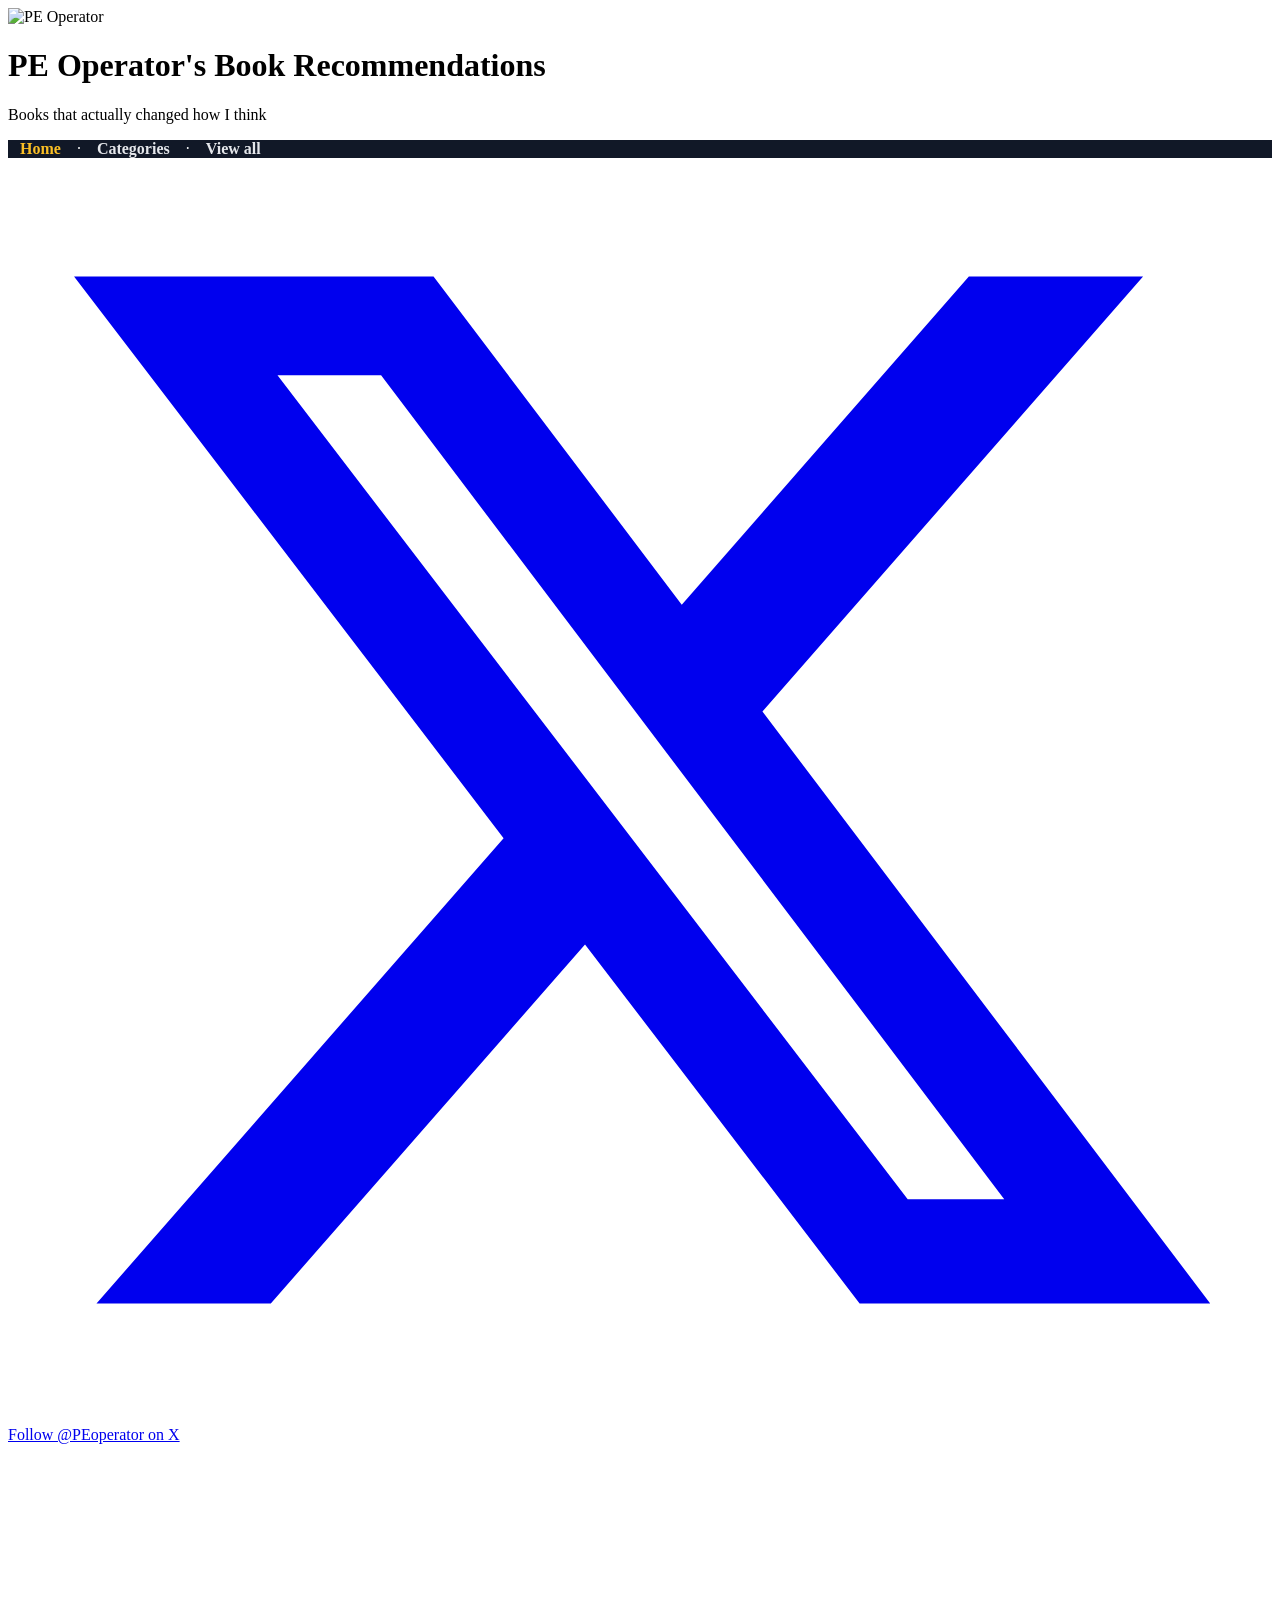
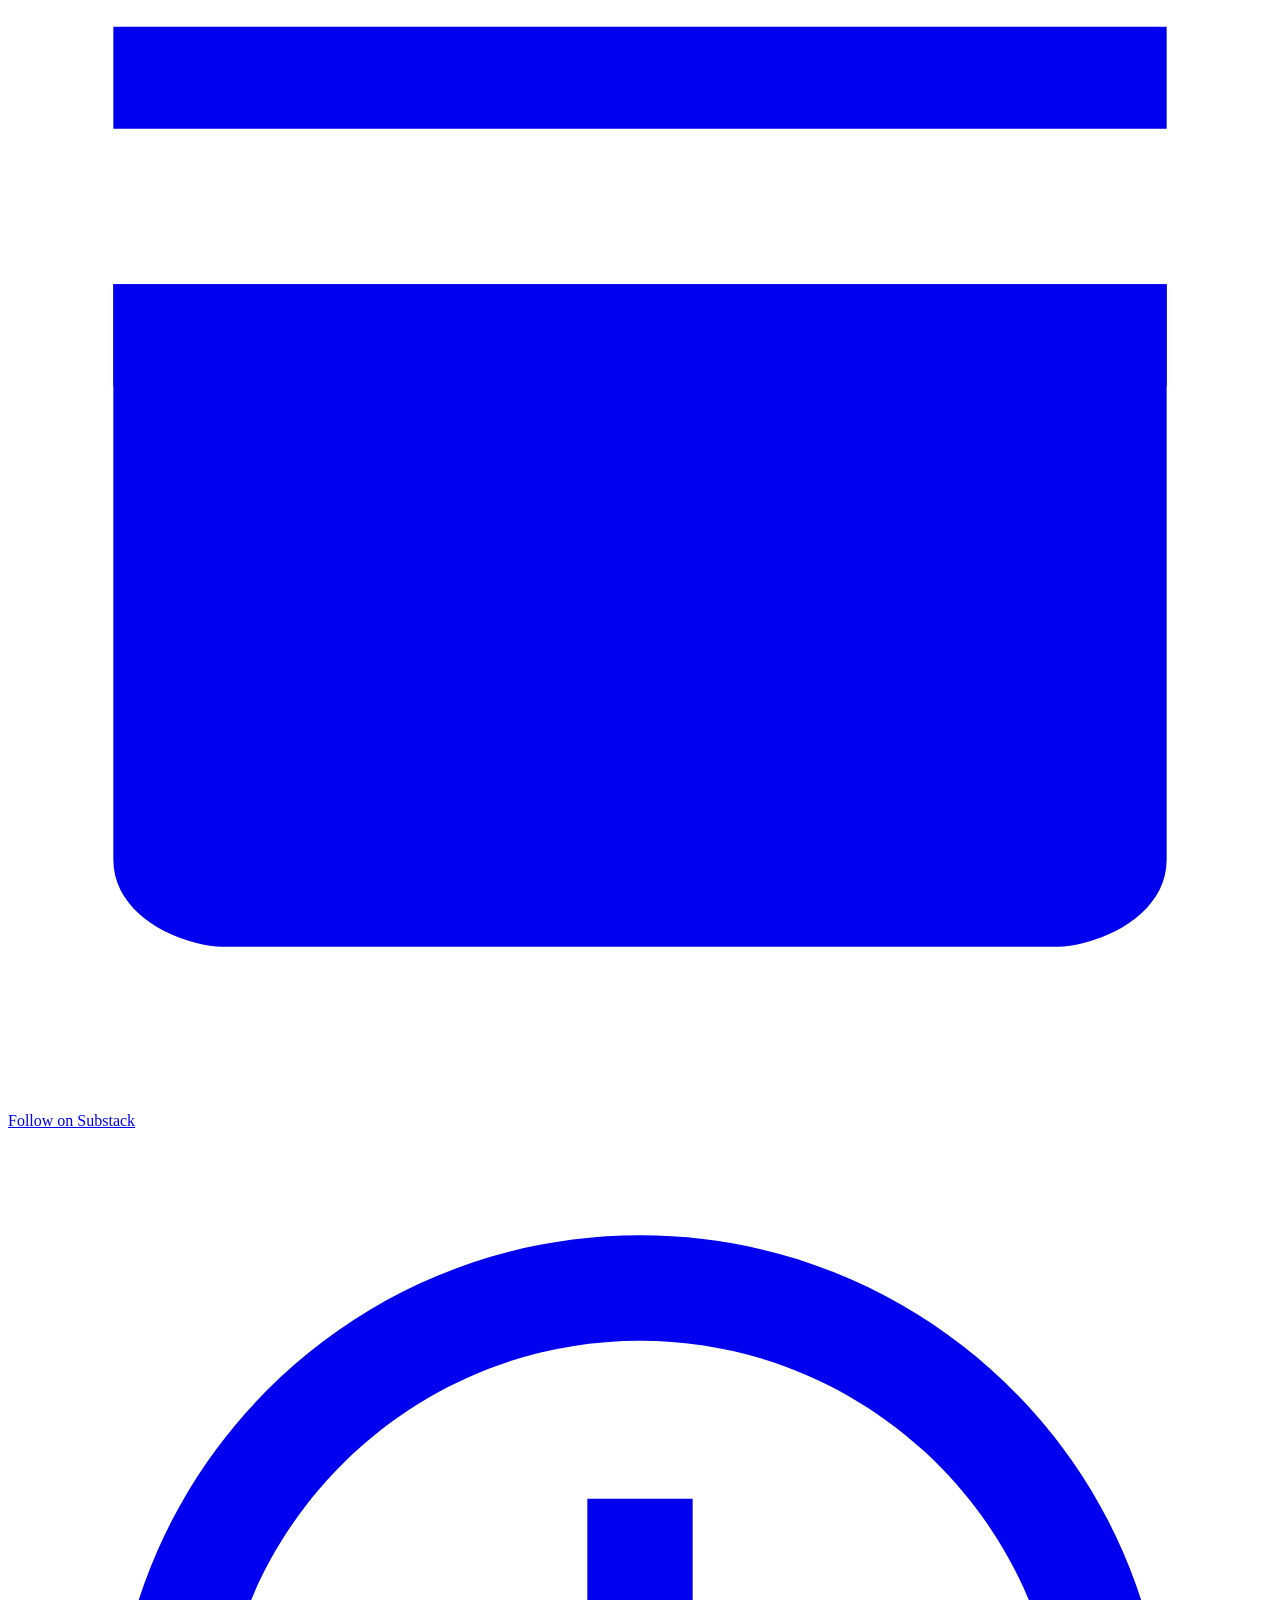
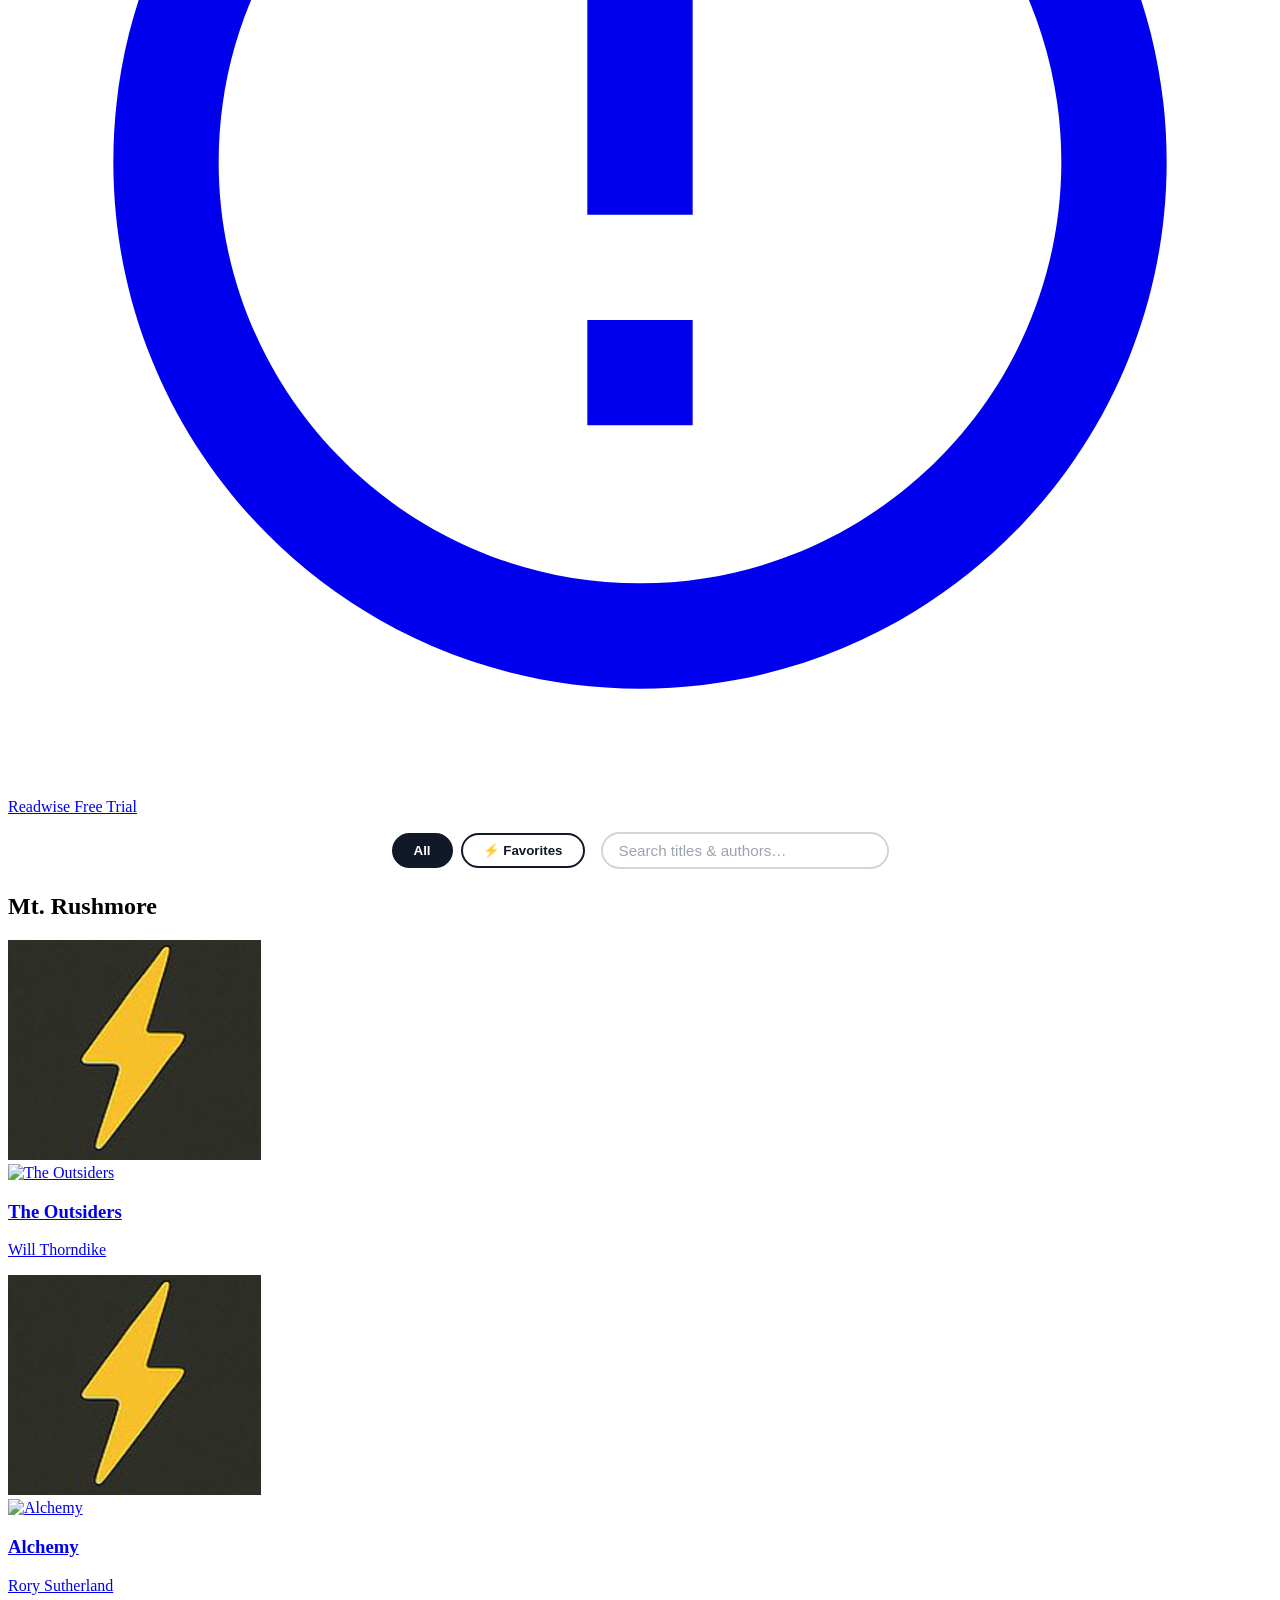
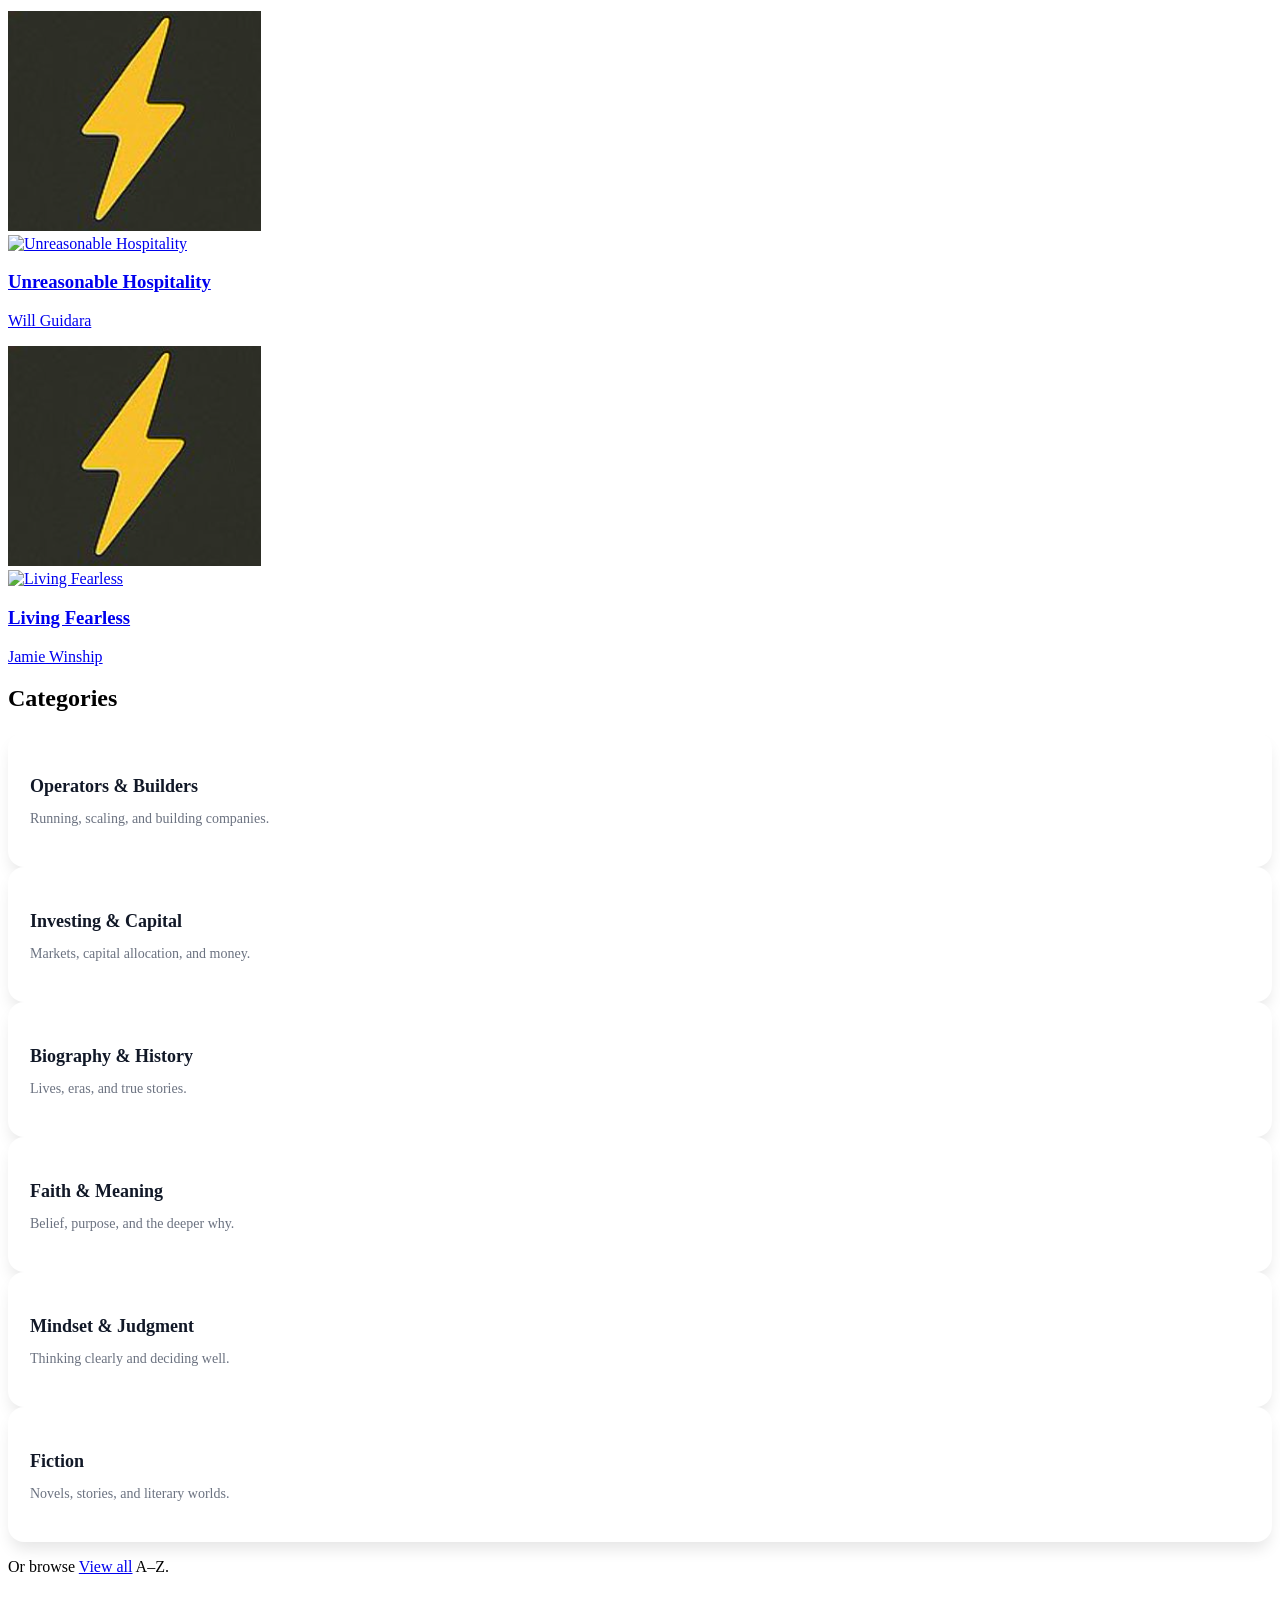
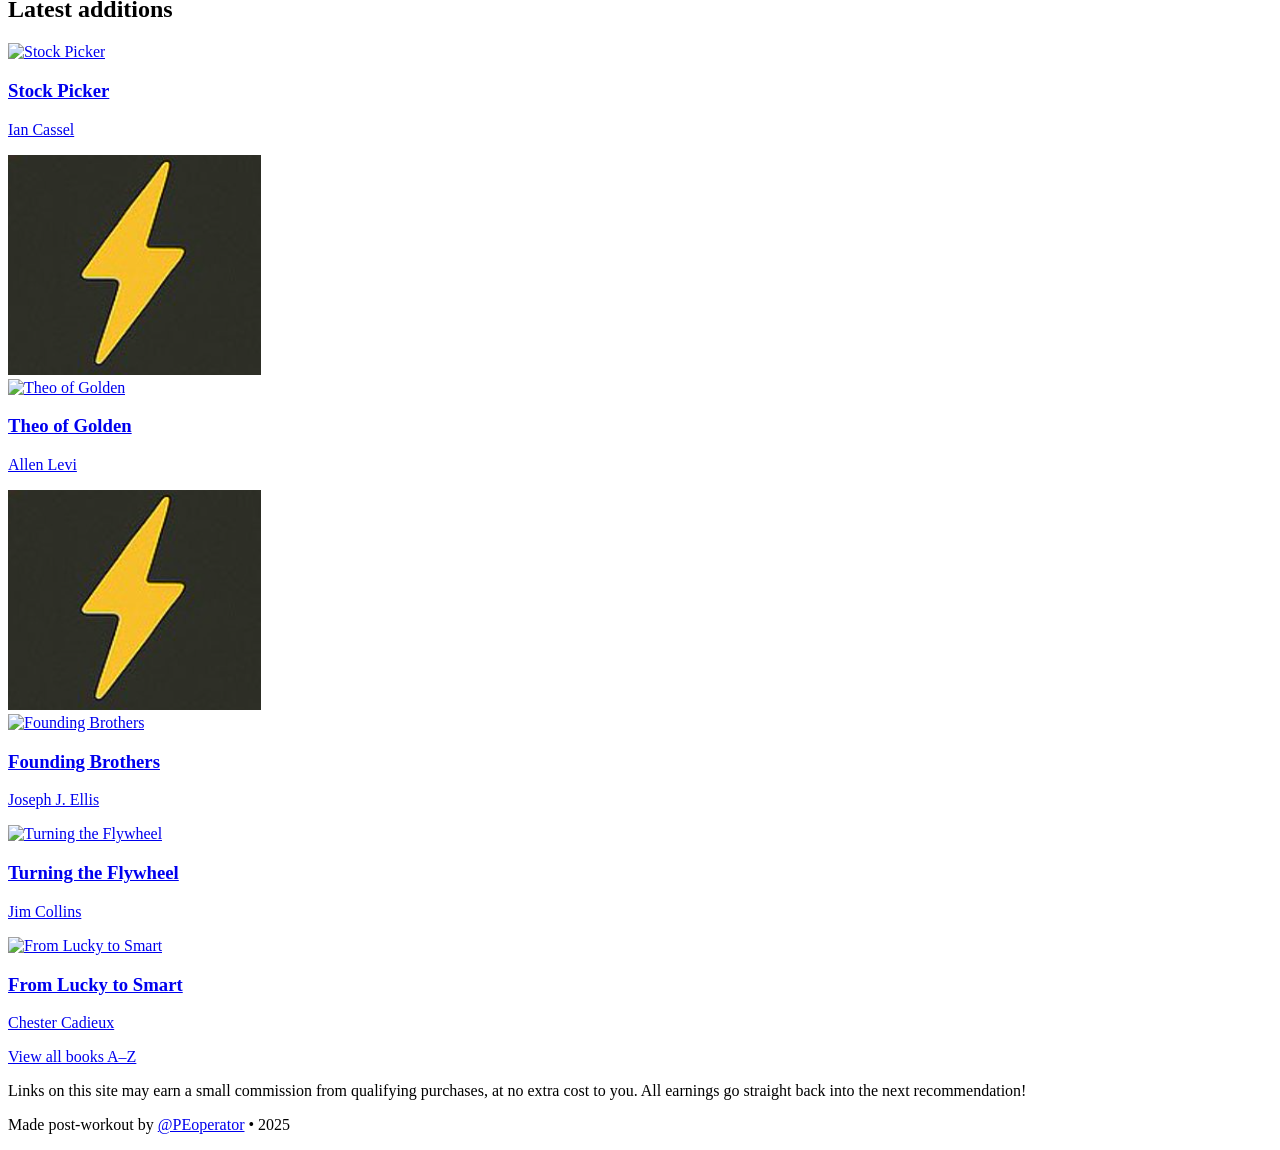
==== index.html @ f5b645dc "Add client-side book search composed with Favorites filter Search input next to All | Favorites on h" ====
<!DOCTYPE html>
<html lang="en">
<head>
  <meta charset="UTF-8">
  <meta name="viewport" content="width=device-width, initial-scale=1.0">
  <title>PE Operator's Book Recommendations</title>
  <link rel="icon" href="/favicon.png" type="image/png" sizes="any">
  <link rel="apple-touch-icon" href="/favicon.png" sizes="180x180">
  <meta name="description" content="Hand-picked books that changed how I think — with Amazon links">
  <script src="https://cdn.tailwindcss.com"></script>
  <link href="https://cdnjs.cloudflare.com/ajax/libs/font-awesome/6.5.0/css/all.min.css" rel="stylesheet">
  <link rel="stylesheet" href="site.css">
</head>


<body class="bg-gray-50 text-gray-800 min-h-screen flex flex-col">

  <!-- Header with your custom image -->
 <header class="relative overflow-hidden py-16 md:py-20 bg-black">
  <img src="https://raw.githubusercontent.com/PEoperator/book-recommendations/main/Untitled.jpg"
       alt="PE Operator"
       class="absolute inset-0 w-full h-full object-cover object-center">

  <!-- Dark overlay -->
  <div class="absolute inset-0 bg-black bg-opacity-60"></div>

  <!-- Text content -->
  <div class="relative max-w-6xl mx-auto px-4 sm:px-6 lg:px-8 text-center text-white">
    <h1 class="text-4xl sm:text-5xl md:text-6xl lg:text-7xl font-bold mb-4 leading-tight drop-shadow-2xl">
      PE Operator's Book Recommendations
    </h1>
    <p class="text-lg sm:text-xl md:text-2xl lg:text-3xl drop-shadow-lg max-w-4xl mx-auto">
      Books that actually changed how I think
    </p>
  </div>
</header>
<nav class="site-nav" aria-label="Primary">
  <div class="max-w-7xl mx-auto px-4 sm:px-6 py-3 flex flex-wrap items-center justify-center gap-2 sm:gap-4 text-sm sm:text-base">
    <a href="index.html" class="is-current">Home</a>
    <span class="text-gray-500 hidden sm:inline" aria-hidden="true">·</span>
    <a href="index.html#categories">Categories</a>
    <span class="text-gray-500 hidden sm:inline" aria-hidden="true">·</span>
    <a href="view-all.html">View all</a>
  </div>
</nav>

<!-- Follow PEoperator on X, Substack, Readwise - Horizontal buttons -->
<div class="text-center my-6">
  <div class="inline-flex flex-wrap justify-center gap-5">
    <!-- X / Twitter Button -->
    <a href="https://x.com/PEoperator" target="_blank" rel="noopener"
       class="inline-flex items-center gap-3 bg-black hover:bg-gray-800 text-white font-bold py-3.5 px-7 rounded-full transition shadow-lg text-base">
      <svg class="w-5 h-5" viewBox="0 0 24 24" fill="currentColor">
        <path d="M18.244 2.25h3.308l-7.227 8.26 8.502 11.24H16.17l-5.214-6.817L4.99 21.75H1.68l7.73-8.835L1.254 2.25H8.08l4.713 6.231zm-1.161 17.52h1.833L7.084 4.126H5.117z"/>
      </svg>
      Follow @PEoperator on X
    </a>

    <!-- Substack Button -->
    <a href="https://peoperator.substack.com" target="_blank" rel="noopener"
       class="inline-flex items-center gap-3 bg-orange-600 hover:bg-orange-700 text-white font-bold py-3.5 px-7 rounded-full transition shadow-lg text-base">
      <svg class="w-5 h-5" viewBox="0 0 24 24" fill="currentColor" xmlns="http://www.w3.org/2000/svg">
        <path d="M22 3.47H2v1.938h20V3.47z"/>
        <path d="M2 8.36h20v10.922c0 1.104-1.343 1.658-2.127 1.658H4.127C3.343 20.94 2 20.386 2 19.282V8.36z"/>
        <path d="M22 8.36H2v1.938h20V8.36z"/>
      </svg>
      Follow on Substack
    </a>

    <!-- Readwise Button -->
    <a href="https://readwise.io/peoperator/" target="_blank" rel="noopener"
       class="inline-flex items-center gap-3 bg-[#488BD2] hover:bg-[#3a75b8] text-white font-bold py-3.5 px-7 rounded-full transition shadow-lg text-base">
      <svg class="w-5 h-5" viewBox="0 0 24 24" fill="currentColor">
        <path d="M12 2C6.48 2 2 6.48 2 12s4.48 10 10 10 10-4.48 10-10S17.52 2 12 2zm0 18c-4.41 0-8-3.59-8-8s3.59-8 8-8 8 3.59 8 8-3.59 8-8 8zm-1-13h2v6h-2zm0 8h2v2h-2z"/>
      </svg>
      Readwise Free Trial
    </a>
  </div>
</div>
<main class="flex-grow max-w-7xl mx-auto px-6 py-6">
<div class="filter-bar">
  <div class="filter-toggles" role="group" aria-label="Book filter">
    <button type="button" class="filter-btn is-active" data-filter="all" aria-pressed="true">All</button>
    <button type="button" class="filter-btn" data-filter="favorites" aria-pressed="false">⚡ Favorites</button>
  </div>
  <label class="book-search-label">
    <span class="visually-hidden">Search books</span>
    <input type="search" id="book-search" class="book-search" placeholder="Search titles &amp; authors…" autocomplete="off" spellcheck="false">
  </label>
</div>
<p id="filter-empty" class="filter-empty" role="status" aria-live="polite"></p>

<!-- MT RUSHMORE SECTION -->
<section class="pb-10" id="rushmore">
  <div class="max-w-7xl mx-auto px-6">
    
    <div class="text-left mb-6 border-b-2 border-gray-900 pb-4">
      <h2 class="text-3xl md:text-4xl font-extrabold text-gray-900 tracking-tight">Mt. Rushmore</h2>
    </div>
    <div class="grid grid-cols-1 sm:grid-cols-2 lg:grid-cols-4 gap-6 lg:gap-8 mt-6">
<article data-book-card="true" data-favorite="true" class="bg-white rounded-2xl shadow-lg overflow-hidden book-card relative ring-4 ring-amber-400/60 ring-offset-4 ring-offset-white hover:ring-amber-500/80 transition-all duration-300">
        <div class="absolute top-3 right-3 z-10 w-10 h-10 md:w-12 md:h-12 overflow-hidden rounded-full ring-4 ring-amber-400/60 ring-offset-2 ring-offset-white shadow-md">
          <img src="lightning.png" 
               alt="Lightning Badge" 
               class="w-full h-full object-cover">
        </div>
        <a href="https://amzn.to/48eMGzT" target="_blank" rel="noopener noreferrer">
          <img src="https://m.media-amazon.com/images/I/61Cth988JcL._SL1500_.jpg" alt="The Outsiders" class="book-cover" loading="lazy">
          <div class="p-6">
            <h3 class="text-xl font-bold mb-2">The Outsiders</h3>
            <p class="text-gray-600 mb-3">Will Thorndike</p>
          </div>
        </a>
      </article>
<article data-book-card="true" data-favorite="true" class="bg-white rounded-2xl shadow-lg overflow-hidden book-card relative ring-4 ring-amber-400/60 ring-offset-4 ring-offset-white hover:ring-amber-500/80 transition-all duration-300">
        <div class="absolute top-3 right-3 z-10 w-10 h-10 md:w-12 md:h-12 overflow-hidden rounded-full ring-4 ring-amber-400/60 ring-offset-2 ring-offset-white shadow-md">
          <img src="lightning.png" 
               alt="Lightning Badge" 
               class="w-full h-full object-cover">
        </div>
        <a href="https://www.amazon.com/dp/006238841X?tag=peoperator-20" target="_blank" rel="noopener noreferrer">
          <img src="https://m.media-amazon.com/images/I/714FauahpmL._SL1500_.jpg" alt="Alchemy" class="book-cover" loading="lazy">
          <div class="p-6">
            <h3 class="text-xl font-bold mb-2">Alchemy</h3>
            <p class="text-gray-600 mb-3">Rory Sutherland</p>
          </div>
        </a>
      </article>
<article data-book-card="true" data-favorite="true" class="bg-white rounded-2xl shadow-lg overflow-hidden book-card relative ring-4 ring-amber-400/60 ring-offset-4 ring-offset-white hover:ring-amber-500/80 transition-all duration-300">
        <div class="absolute top-3 right-3 z-10 w-10 h-10 md:w-12 md:h-12 overflow-hidden rounded-full ring-4 ring-amber-400/60 ring-offset-2 ring-offset-white shadow-md">
          <img src="lightning.png" 
               alt="Lightning Badge" 
               class="w-full h-full object-cover">
        </div>
        <a href="https://amzn.to/4iwr1bm" target="_blank" rel="noopener noreferrer">
          <img src="https://m.media-amazon.com/images/I/71KOER-LUQL._SL1500_.jpg" alt="Unreasonable Hospitality" class="book-cover" loading="lazy">
          <div class="p-6">
            <h3 class="text-xl font-bold mb-2">Unreasonable Hospitality</h3>
            <p class="text-gray-600 mb-3">Will Guidara</p>
          </div>
        </a>
      </article>
<article data-book-card="true" data-favorite="true" class="bg-white rounded-2xl shadow-lg overflow-hidden book-card relative ring-4 ring-amber-400/60 ring-offset-4 ring-offset-white hover:ring-amber-500/80 transition-all duration-300">
        <div class="absolute top-3 right-3 z-10 w-10 h-10 md:w-12 md:h-12 overflow-hidden rounded-full ring-4 ring-amber-400/60 ring-offset-2 ring-offset-white shadow-md">
          <img src="lightning.png" 
               alt="Lightning Badge" 
               class="w-full h-full object-cover">
        </div>
        <a href="https://amzn.to/48lae6j" target="_blank" rel="noopener noreferrer">
          <img src="https://m.media-amazon.com/images/I/71-DclukczL._SL1500_.jpg" alt="Living Fearless" class="book-cover" loading="lazy">
          <div class="p-6">
            <h3 class="text-xl font-bold mb-2">Living Fearless</h3>
            <p class="text-gray-600 mb-3">Jamie Winship</p>
          </div>
        </a>
      </article>
    </div>
    <div class="border-b-2 border-gray-900 mt-8"></div>
  </div>
</section>


<section id="categories" class="pb-10">
  
    <div class="text-left mb-6 border-b-2 border-gray-900 pb-4">
      <h2 class="text-3xl md:text-4xl font-extrabold text-gray-900 tracking-tight">Categories</h2>
    </div>
  <div class="grid grid-cols-1 sm:grid-cols-2 lg:grid-cols-3 gap-5 mt-6">

        <a class="category-card" href="operators-builders.html">
          <h3>Operators & Builders</h3>
          <p>Running, scaling, and building companies.</p>
        </a>
        <a class="category-card" href="investing-capital.html">
          <h3>Investing & Capital</h3>
          <p>Markets, capital allocation, and money.</p>
        </a>
        <a class="category-card" href="biography-history.html">
          <h3>Biography & History</h3>
          <p>Lives, eras, and true stories.</p>
        </a>
        <a class="category-card" href="faith-meaning.html">
          <h3>Faith & Meaning</h3>
          <p>Belief, purpose, and the deeper why.</p>
        </a>
        <a class="category-card" href="mindset-judgment.html">
          <h3>Mindset & Judgment</h3>
          <p>Thinking clearly and deciding well.</p>
        </a>
        <a class="category-card" href="fiction.html">
          <h3>Fiction</h3>
          <p>Novels, stories, and literary worlds.</p>
        </a>
  </div>
  <p class="mt-6 text-center text-gray-600">
    Or browse <a href="view-all.html" class="font-bold text-gray-900 underline hover:no-underline">View all</a> A–Z.
  </p>
</section>


<section class="pb-10" id="latest">
  <div class="max-w-7xl mx-auto px-6">
    
    <div class="text-left mb-6 border-b-2 border-gray-900 pb-4">
      <h2 class="text-3xl md:text-4xl font-extrabold text-gray-900 tracking-tight">Latest additions</h2>
    </div>
    <div id="latest-grid" class="grid grid-cols-2 sm:grid-cols-3 md:grid-cols-5 gap-6 md:gap-8 mt-6">
<article data-book-card="true" class="bg-white rounded-2xl shadow-lg overflow-hidden book-card relative">
  <a href="https://link.amazon/B02pKn9bm" target="_blank" rel="noopener">
    <img src="https://m.media-amazon.com/images/I/61ROriaWzmL._SL1500_.jpg" alt="Stock Picker" class="book-cover" loading="lazy">
    <div class="p-6">
      <h3 class="text-xl font-bold mb-2">Stock Picker</h3>
      <p class="text-gray-600 mb-3">Ian Cassel</p>
    </div>
  </a>
</article>

<article data-book-card="true" data-favorite="true" class="bg-white rounded-2xl shadow-lg overflow-hidden book-card relative">
   <div class="absolute top-2 right-2 z-10 w-8 h-8 md:w-10 md:h-10 overflow-hidden rounded-full ring-4 ring-amber-400/60 ring-offset-2 ring-offset-white shadow-md">
    <img src="lightning.png" alt="Lightning Badge" class="w-full h-full object-cover">
  </div>
  <a href="https://amzn.to/3RKgEaH" target="_blank" rel="noopener">
    <img src="https://m.media-amazon.com/images/I/71PjIDe6FLL._SL1500_.jpg" alt="Theo of Golden" class="book-cover" loading="lazy">
    <div class="p-6">
      <h3 class="text-xl font-bold mb-2">Theo of Golden</h3>
      <p class="text-gray-600 mb-3">Allen Levi</p>
    </div>
  </a>
</article>

<article data-book-card="true" data-favorite="true" class="bg-white rounded-2xl shadow-lg overflow-hidden book-card relative">
   <div class="absolute top-2 right-2 z-10 w-8 h-8 md:w-10 md:h-10 overflow-hidden rounded-full ring-4 ring-amber-400/60 ring-offset-2 ring-offset-white shadow-md">
    <img src="lightning.png" alt="Lightning Badge" class="w-full h-full object-cover">
  </div>
  <a href="https://amzn.to/4bfp3tw" target="_blank" rel="noopener">
    <img src="https://m.media-amazon.com/images/I/51LPmA4zmLL.jpg" alt="Founding Brothers" class="book-cover" loading="lazy">
    <div class="p-6">
      <h3 class="text-xl font-bold mb-2">Founding Brothers</h3>
      <p class="text-gray-600 mb-3">Joseph J. Ellis</p>
    </div>
  </a>
</article>

<article data-book-card="true" class="bg-white rounded-2xl shadow-lg overflow-hidden book-card relative">
  <a href="https://amzn.to/4fToAzJ" target="_blank" rel="noopener">
    <img src="https://m.media-amazon.com/images/I/71W8VJqpW6L._SL1500_.jpg" alt="Turning the Flywheel" class="book-cover" loading="lazy">
    <div class="p-6">
      <h3 class="text-xl font-bold mb-2">Turning the Flywheel</h3>
      <p class="text-gray-600 mb-3">Jim Collins</p>
    </div>
  </a>
</article>

<article data-book-card="true" class="bg-white rounded-2xl shadow-lg overflow-hidden book-card relative">
  <a href="https://amzn.to/4vmRfTa" target="_blank" rel="noopener">
    <img src="https://m.media-amazon.com/images/I/710D5SuVPML._SL1440_.jpg" alt="From Lucky to Smart" class="book-cover" loading="lazy">
    <div class="p-6">
      <h3 class="text-xl font-bold mb-2">From Lucky to Smart</h3>
      <p class="text-gray-600 mb-3">Chester Cadieux</p>
    </div>
  </a>
</article>
</div>
  </div>
</section>


<!-- Optional footer CTA -->
<section class="pb-6 text-center">
  <div class="inline-flex flex-wrap justify-center gap-4">
    <a href="view-all.html" class="inline-flex items-center gap-2 bg-gray-900 hover:bg-black text-white font-bold py-3 px-6 rounded-full transition shadow-lg">
      View all books A–Z
    </a>
  </div>
</section>
</main>

<!-- Sticky Footer -->
<footer class="w-full bg-gray-900 text-white mt-auto">
  <div class="max-w-7xl mx-auto px-6 py-10 text-center space-y-4">
    <p class="text-sm italic opacity-75 leading-snug">
      Links on this site may earn a small commission from qualifying purchases, at no extra cost to you. All earnings go straight back into the next recommendation!
    </p>
    <p class="text-base">
      Made post-workout by <a href="https://x.com/PEoperator" target="_blank" rel="noopener" class="font-bold hover:underline">@PEoperator</a> • 2025
    </p>
  </div>
</footer>
<script src="favorites.js"></script>
</body>
</html>
---- site.css ----
/* PE Operator site — shared styles */
.book-card { transition: transform 0.3s ease, box-shadow 0.3s ease; }
.book-card:hover { transform: translateY(-8px); box-shadow: 0 20px 25px -5px rgba(0, 0, 0, 0.1), 0 10px 10px -5px rgba(0, 0, 0, 0.04); }
.book-cover {
  aspect-ratio: 2 / 3;
  object-fit: cover;
  width: 100%;
  height: auto;
}

/* Favorites + search filter bar */
.filter-bar {
  display: flex;
  flex-wrap: wrap;
  align-items: center;
  justify-content: center;
  gap: 0.75rem 1rem;
  margin: 1rem 0 1.5rem;
}
.filter-toggles {
  display: flex;
  flex-wrap: wrap;
  align-items: center;
  justify-content: center;
  gap: 0.5rem;
}
.filter-btn {
  font-weight: 700;
  padding: 0.5rem 1.25rem;
  border-radius: 9999px;
  border: 2px solid #111827;
  background: #fff;
  color: #111827;
  cursor: pointer;
  transition: background 0.15s ease, color 0.15s ease;
}
.filter-btn:hover { background: #f3f4f6; }
.filter-btn.is-active {
  background: #111827;
  color: #fff;
}
.filter-btn.is-active:hover { background: #1f2937; }

.book-search-label {
  display: inline-flex;
  align-items: center;
}
.book-search {
  font-size: 0.95rem;
  font-weight: 500;
  padding: 0.5rem 1rem;
  border-radius: 9999px;
  border: 2px solid #d1d5db;
  background: #fff;
  color: #111827;
  min-width: 12rem;
  width: min(18rem, 72vw);
  outline: none;
  transition: border-color 0.15s ease, box-shadow 0.15s ease;
}
.book-search::placeholder { color: #9ca3af; font-weight: 500; }
.book-search:focus {
  border-color: #111827;
  box-shadow: 0 0 0 3px rgba(17, 24, 39, 0.08);
}

.visually-hidden {
  position: absolute;
  width: 1px;
  height: 1px;
  padding: 0;
  margin: -1px;
  overflow: hidden;
  clip: rect(0, 0, 0, 0);
  white-space: nowrap;
  border: 0;
}

/* Hide cards that fail Favorites and/or search (JS toggles .is-filtered-out) */
[data-book-card].is-filtered-out {
  display: none !important;
}
/* Home: category menu cards are not [data-book-card] — stay visible */

.filter-empty {
  display: none;
  text-align: center;
  padding: 2.5rem 1rem;
  color: #4b5563;
  font-size: 1.125rem;
}
.filter-empty.is-visible {
  display: block;
}

/* Site nav */
.site-nav {
  background: #111827;
  color: #fff;
}
.site-nav a {
  color: #e5e7eb;
  font-weight: 600;
  text-decoration: none;
  padding: 0.5rem 0.75rem;
  border-radius: 0.375rem;
}
.site-nav a:hover { color: #fff; background: rgba(255,255,255,0.1); }
.site-nav a.is-current { color: #fbbf24; }

/* Category menu cards on home */
.category-card {
  display: block;
  background: #fff;
  border-radius: 1rem;
  box-shadow: 0 10px 15px -3px rgba(0,0,0,0.1);
  padding: 1.5rem 1.25rem;
  text-decoration: none;
  color: #111827;
  border: 2px solid transparent;
  transition: transform 0.2s ease, border-color 0.2s ease, box-shadow 0.2s ease;
}
.category-card:hover {
  transform: translateY(-4px);
  border-color: #f59e0b;
  box-shadow: 0 20px 25px -5px rgba(0,0,0,0.1);
}
.category-card h3 {
  font-size: 1.125rem;
  font-weight: 800;
  margin-bottom: 0.35rem;
}
.category-card p {
  font-size: 0.875rem;
  color: #6b7280;
}

/* Category jump nav (category pages + view-all) */
.category-nav {
  background: #fff;
  border-bottom: 1px solid #e5e7eb;
}
.category-nav-inner {
  max-width: 80rem;
  margin: 0 auto;
  padding: 0.75rem 1rem;
  display: flex;
  flex-wrap: wrap;
  align-items: center;
  justify-content: center;
  gap: 0.4rem 0.5rem;
  overflow-x: auto;
  -webkit-overflow-scrolling: touch;
}
.category-nav a {
  display: inline-block;
  font-size: 0.8125rem;
  font-weight: 700;
  color: #374151;
  text-decoration: none;
  padding: 0.4rem 0.75rem;
  border-radius: 9999px;
  border: 1.5px solid #d1d5db;
  background: #f9fafb;
  white-space: nowrap;
  transition: background 0.15s ease, color 0.15s ease, border-color 0.15s ease;
}
.category-nav a:hover {
  background: #f3f4f6;
  border-color: #9ca3af;
  color: #111827;
}
.category-nav a.is-current {
  background: #111827;
  color: #fbbf24;
  border-color: #111827;
}
@media (min-width: 640px) {
  .category-nav a { font-size: 0.875rem; padding: 0.45rem 0.9rem; }
}
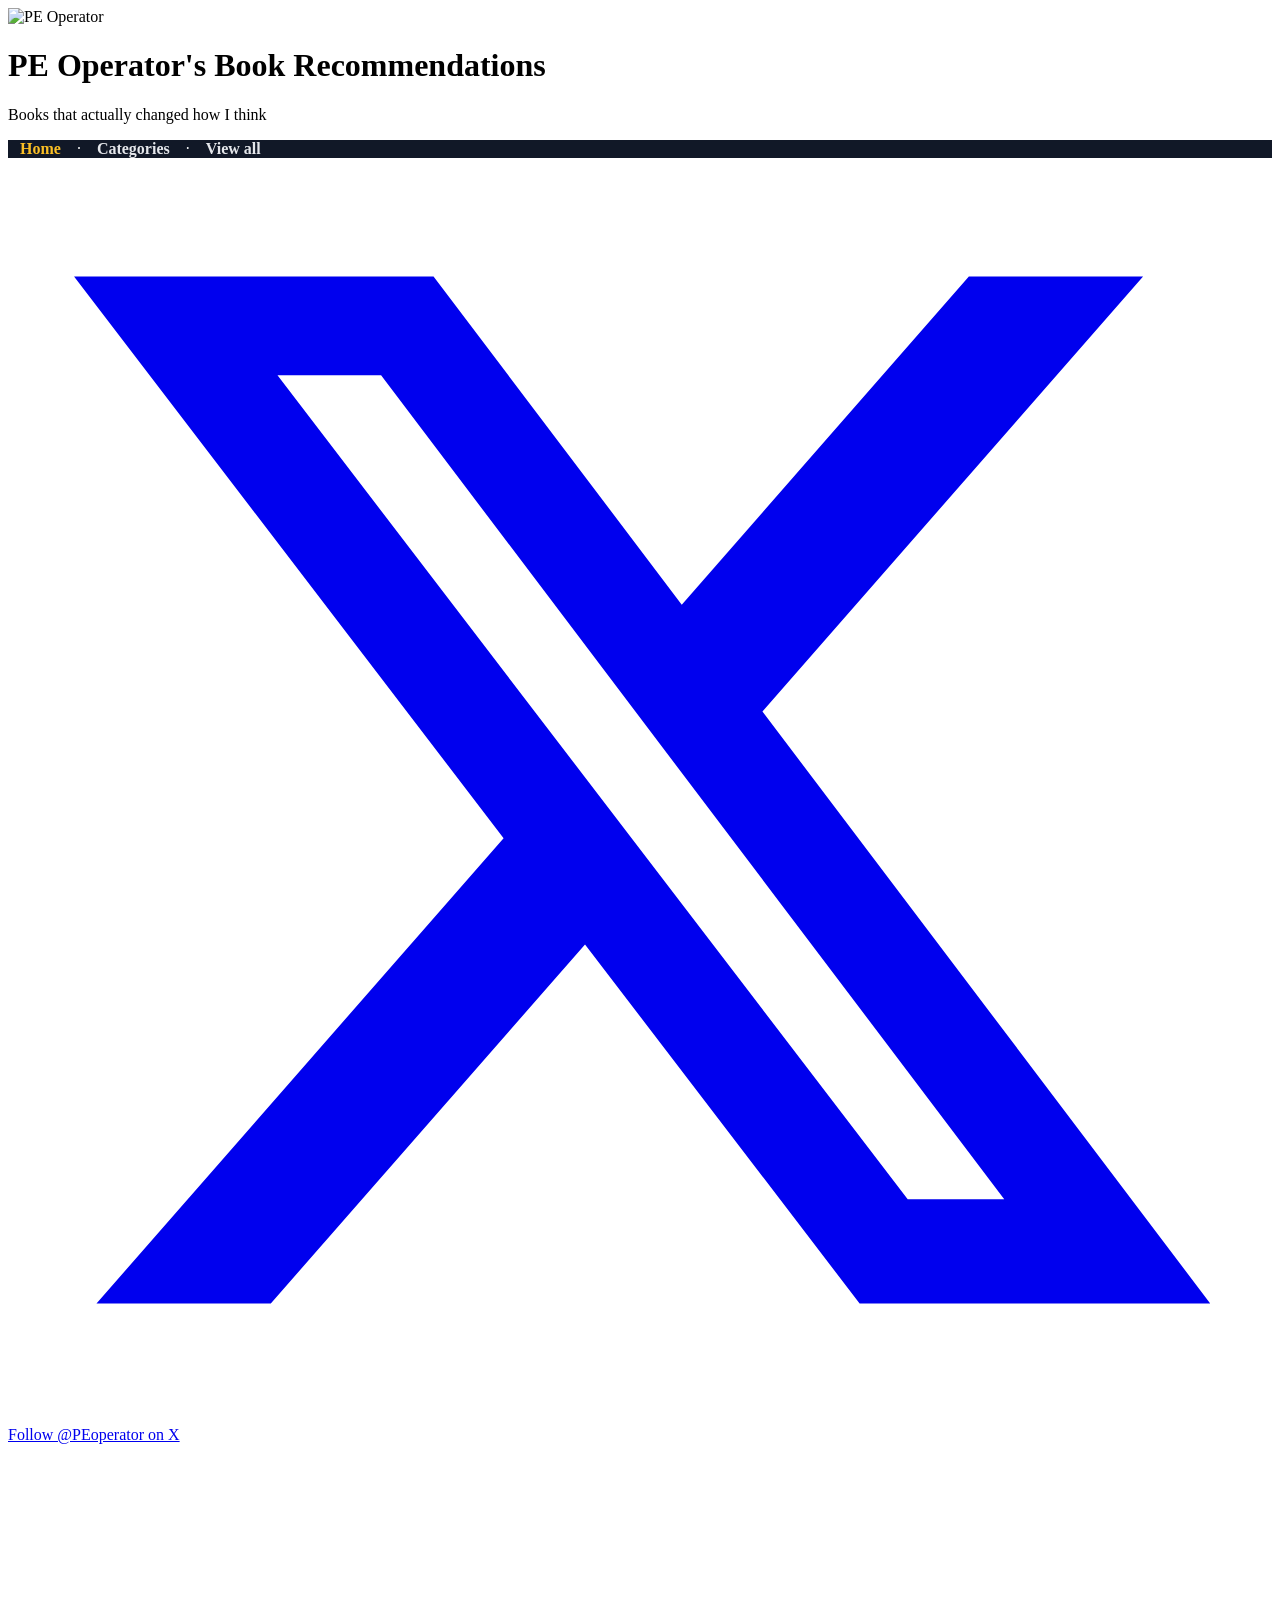
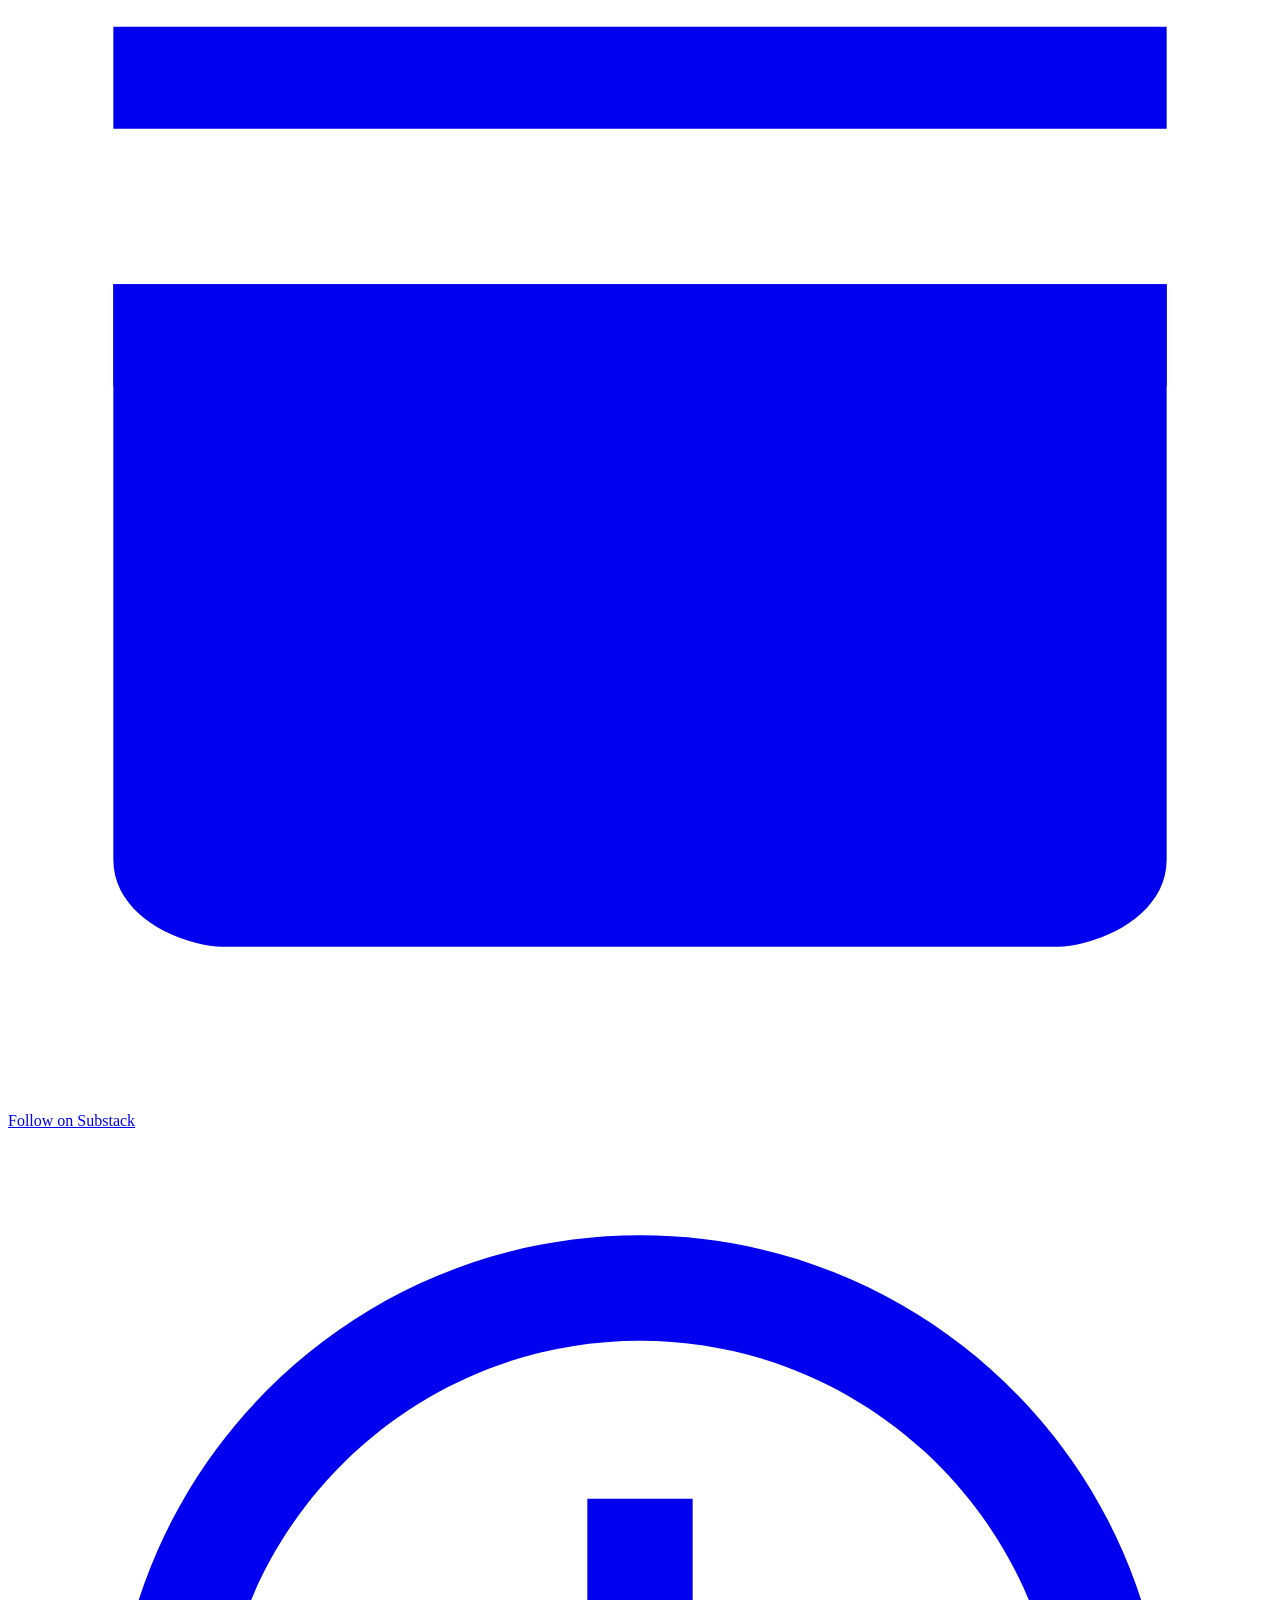
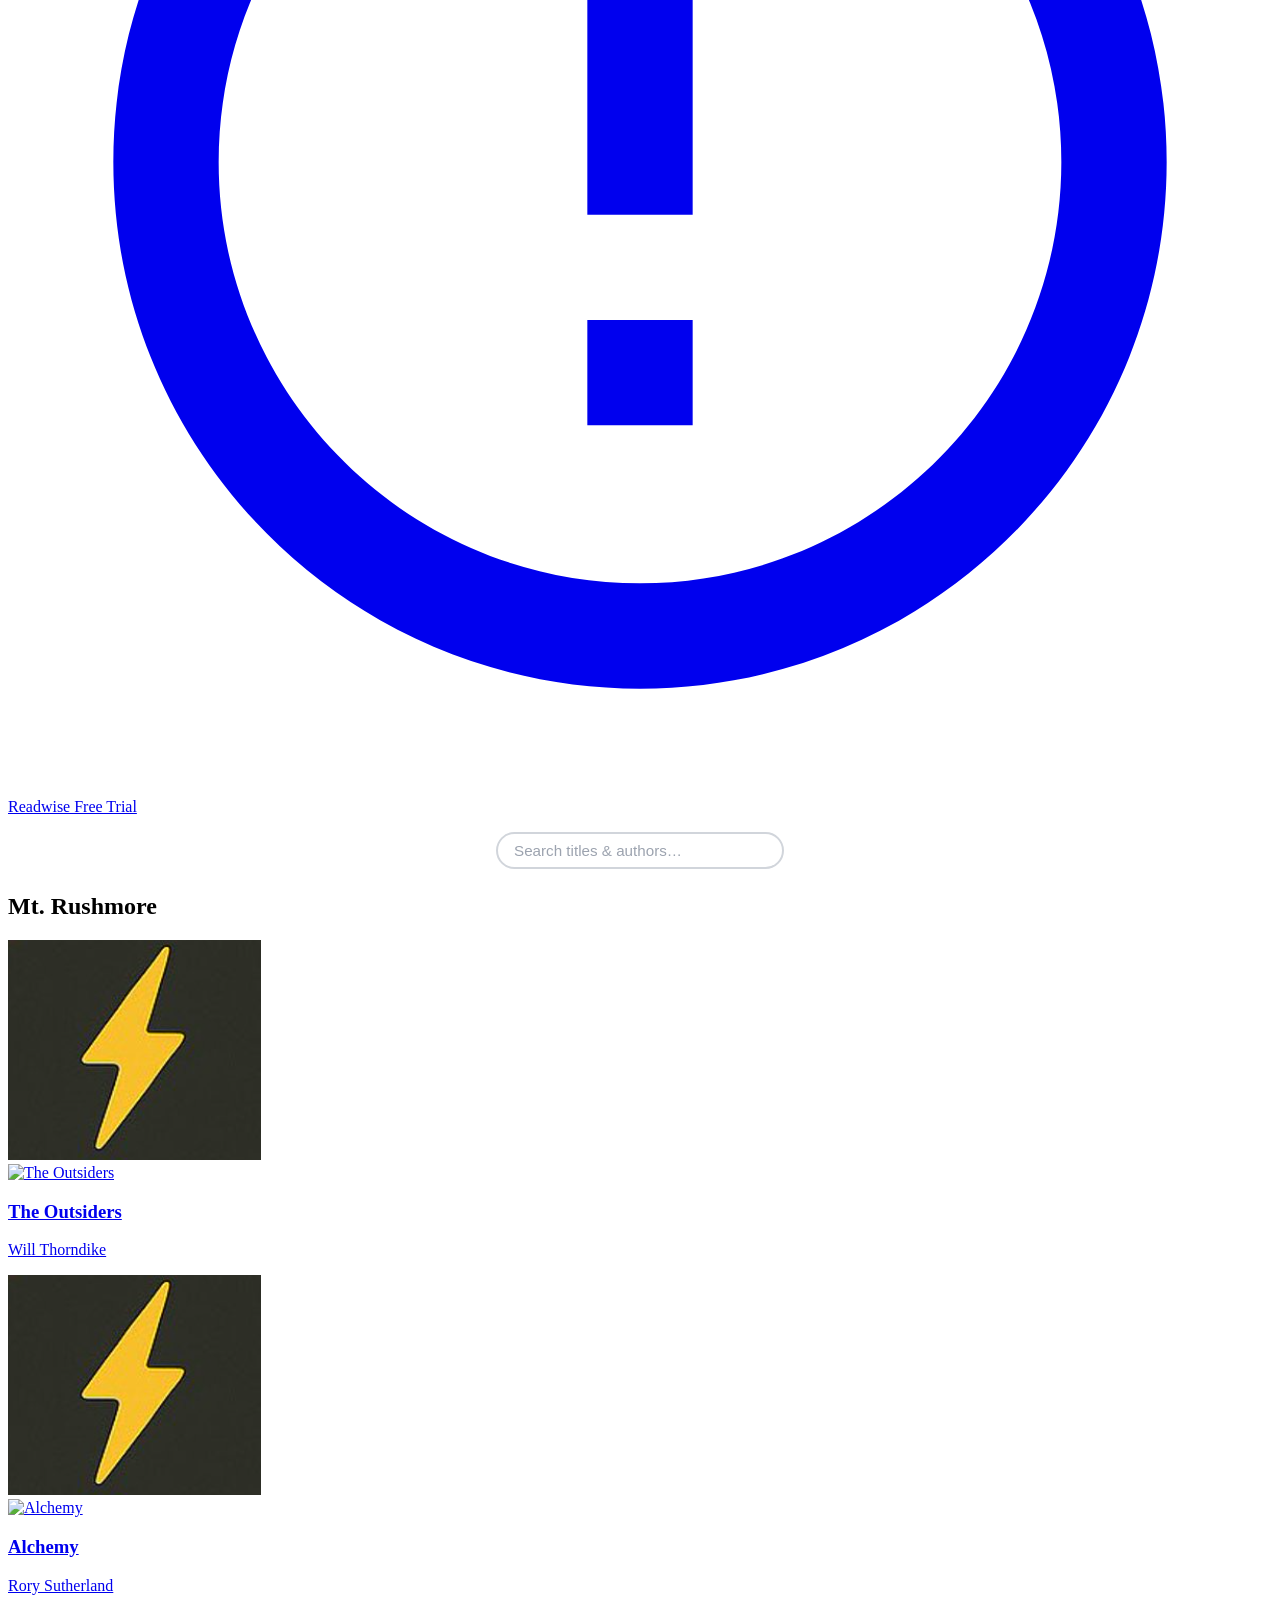
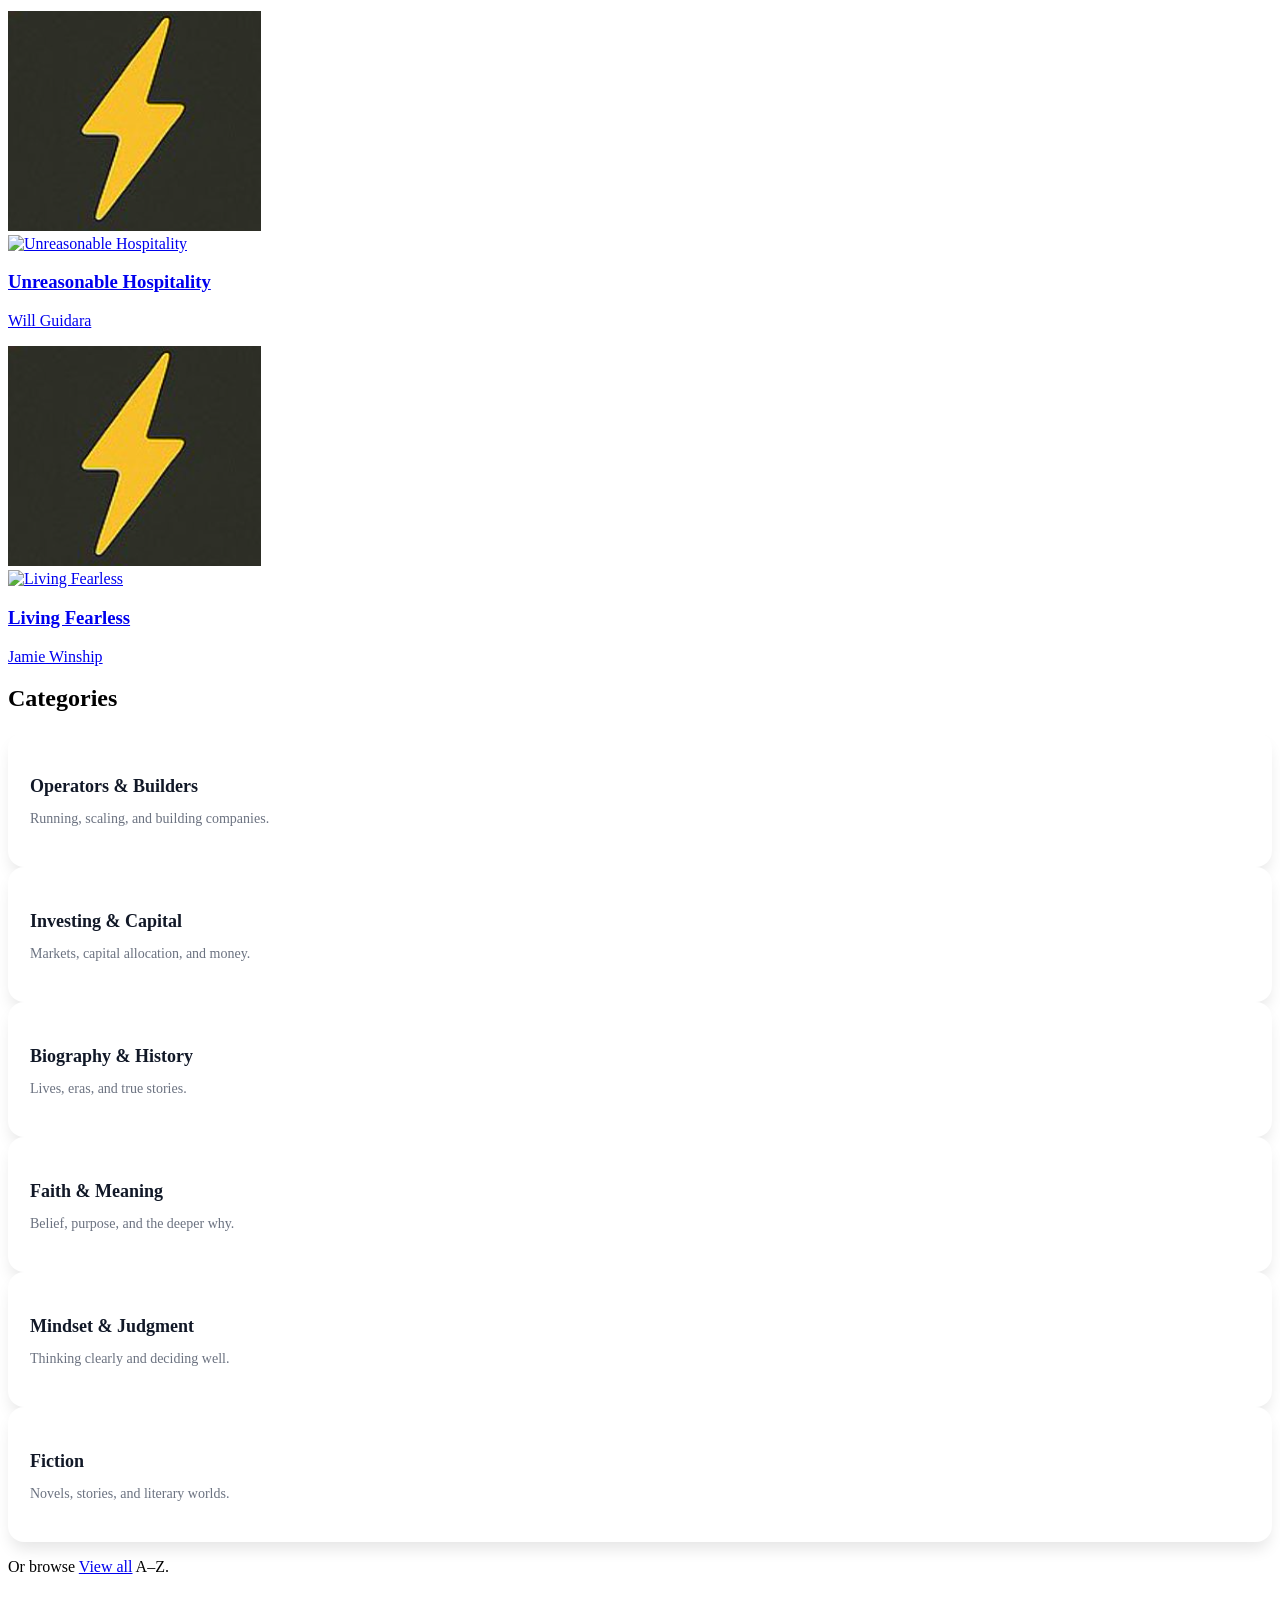
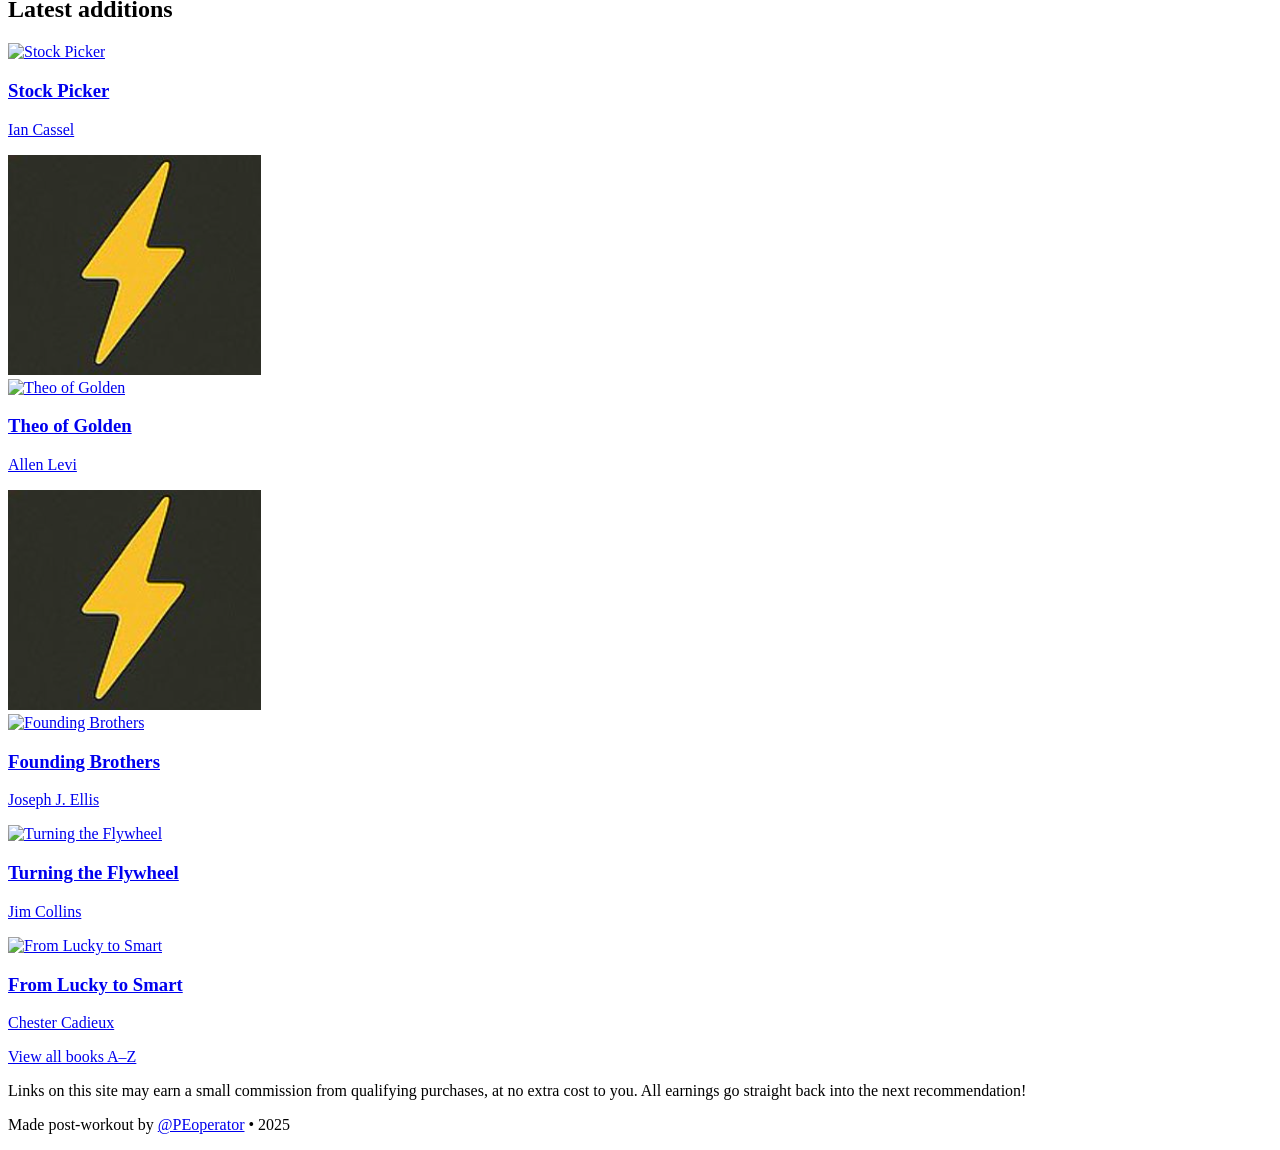
==== commit 61dcc833: "Remove Favorites toggle from home Keep home search site-wide while retaining Favorites controls on c" ====
--- a/index.html
+++ b/index.html
@@ -13,7 +13,7 @@
 </head>
 
 
-<body class="bg-gray-50 text-gray-800 min-h-screen flex flex-col">
+<body class="bg-gray-50 text-gray-800 min-h-screen flex flex-col" data-page="home">
 
   <!-- Header with your custom image -->
  <header class="relative overflow-hidden py-16 md:py-20 bg-black">
@@ -79,16 +79,2988 @@
 </div>
 <main class="flex-grow max-w-7xl mx-auto px-6 py-6">
 <div class="filter-bar">
-  <div class="filter-toggles" role="group" aria-label="Book filter">
-    <button type="button" class="filter-btn is-active" data-filter="all" aria-pressed="true">All</button>
-    <button type="button" class="filter-btn" data-filter="favorites" aria-pressed="false">⚡ Favorites</button>
-  </div>
   <label class="book-search-label">
     <span class="visually-hidden">Search books</span>
     <input type="search" id="book-search" class="book-search" placeholder="Search titles &amp; authors…" autocomplete="off" spellcheck="false">
   </label>
 </div>
 <p id="filter-empty" class="filter-empty" role="status" aria-live="polite"></p>
+
+<!-- HOME SITE-WIDE SEARCH RESULTS (shown when search query is non-empty) -->
+<section class="pb-10" id="home-search-results" hidden aria-hidden="true">
+  <div class="max-w-7xl mx-auto px-6">
+    
+    <div class="text-left mb-6 border-b-2 border-gray-900 pb-4">
+      <h2 class="text-3xl md:text-4xl font-extrabold text-gray-900 tracking-tight">Search results</h2>
+    </div>
+    <p class="text-gray-600 mb-2" id="home-search-count" aria-live="polite"></p>
+    <div id="home-search-grid" class="grid grid-cols-2 min-[480px]:grid-cols-3 sm:grid-cols-3 md:grid-cols-4 lg:grid-cols-5 xl:grid-cols-6 gap-6 md:gap-8 mt-6">
+<article data-book-card="true" class="bg-white rounded-2xl shadow-lg overflow-hidden book-card relative">
+  <a href="https://www.amazon.com/dp/B0067TGSOK?tag=peoperator-20" target="_blank" rel="noopener">
+    <img src="https://m.media-amazon.com/images/I/81uwcWbfnlL._SL1500_.jpg" alt="The $100 Startup" class="book-cover" loading="lazy">
+    <div class="p-6">
+      <h3 class="text-xl font-bold mb-2">The $100 Startup</h3>
+      <p class="text-gray-600 mb-3">Chris Guillebeau</p>
+    </div>
+  </a>
+</article>
+
+<article data-book-card="true" class="bg-white rounded-2xl shadow-lg overflow-hidden book-card relative">
+  <a href="https://www.amazon.com/dp/B099QVG1H8?tag=peoperator-20" target="_blank" rel="noopener">
+    <img src="https://m.media-amazon.com/images/I/714C2OOry4L._SL1500_.jpg" alt="$100M Offers" class="book-cover" loading="lazy">
+    <div class="p-6">
+      <h3 class="text-xl font-bold mb-2">$100M Offers</h3>
+      <p class="text-gray-600 mb-3">Alex Hormozi</p>
+    </div>
+  </a>
+</article>
+
+<article data-book-card="true" class="bg-white rounded-2xl shadow-lg overflow-hidden book-card relative">
+  <a href="https://www.amazon.com/dp/B01N9P9O4G?tag=peoperator-20" target="_blank" rel="noopener">
+    <img src="https://m.media-amazon.com/images/I/61PnN5eT+qL._SL1500_.jpg" alt="1000 True Fans" class="book-cover" loading="lazy">
+    <div class="p-6">
+      <h3 class="text-xl font-bold mb-2">1000 True Fans</h3>
+      <p class="text-gray-600 mb-3">Jongo Longhurst</p>
+    </div>
+  </a>
+</article>
+
+<article data-book-card="true" data-favorite="true" class="bg-white rounded-2xl shadow-lg overflow-hidden book-card relative">
+   <div class="absolute top-2 right-2 z-10 w-8 h-8 md:w-10 md:h-10 overflow-hidden rounded-full ring-4 ring-amber-400/60 ring-offset-2 ring-offset-white shadow-md">
+    <img src="lightning.png" alt="Lightning Badge" class="w-full h-full object-cover">
+  </div>
+  <a href="https://www.amazon.com/dp/B0BGK74SR5?tag=peoperator-20" target="_blank" rel="noopener">
+    <img src="https://m.media-amazon.com/images/I/712pmf75yjL._SL1500_.jpg" alt="10x Is Easier Than 2x" class="book-cover" loading="lazy">
+    <div class="p-6">
+      <h3 class="text-xl font-bold mb-2">10x Is Easier Than 2x</h3>
+      <p class="text-gray-600 mb-3">Dan Sullivan and Benjamin Hardy</p>
+    </div>
+  </a>
+</article>
+
+<article data-book-card="true" class="bg-white rounded-2xl shadow-lg overflow-hidden book-card">
+    <a href="https://www.amazon.com/dp/0141988517?tag=peoperator-20" target="_blank" rel="noopener">
+      <img src="https://m.media-amazon.com/images/I/71OVB8HknWL._SL1500_.jpg" alt="12 Rules for Life by Jordan B. Peterson" class="book-cover" loading="lazy">
+      <div class="p-6">
+        <h3 class="text-xl font-bold mb-2">12 Rules for Life</h3>
+        <p class="text-gray-600 mb-3">Jordan B. Peterson</p>
+      </div>
+    </a>
+  </article>
+
+<article data-book-card="true" class="bg-white rounded-2xl shadow-lg overflow-hidden book-card relative">
+  <a href="https://www.amazon.com/dp/B003NX75PE?tag=peoperator-20" target="_blank" rel="noopener">
+    <img src="https://images-na.ssl-images-amazon.com/images/P/B003NX75PE.01.LZZZZZZZ.jpg" alt="168 Hours" class="book-cover" loading="lazy">
+    <div class="p-6">
+      <h3 class="text-xl font-bold mb-2">168 Hours</h3>
+      <p class="text-gray-600 mb-3">Laura Vanderkam</p>
+    </div>
+  </a>
+</article>
+
+<article data-book-card="true" data-favorite="true" class="bg-white rounded-2xl shadow-lg overflow-hidden book-card relative">
+   <div class="absolute top-2 right-2 z-10 w-8 h-8 md:w-10 md:h-10 overflow-hidden rounded-full ring-4 ring-amber-400/60 ring-offset-2 ring-offset-white shadow-md">
+    <img src="lightning.png" alt="Lightning Badge" class="w-full h-full object-cover">
+  </div>
+  <a href="https://www.amazon.com/dp/B000FCK5YE?tag=peoperator-20" target="_blank" rel="noopener">
+    <img src="https://m.media-amazon.com/images/I/81Fh5qYeQwL._SL1500_.jpg" alt="1776" class="book-cover" loading="lazy">
+    <div class="p-6">
+      <h3 class="text-xl font-bold mb-2">1776</h3>
+      <p class="text-gray-600 mb-3">David McCullough</p>
+    </div>
+  </a>
+</article>
+
+<article data-book-card="true" class="bg-white rounded-2xl shadow-lg overflow-hidden book-card relative">
+  <a href="https://www.amazon.com/dp/B002WE46UW?tag=peoperator-20" target="_blank" rel="noopener">
+    <img src="https://images-na.ssl-images-amazon.com/images/P/B002WE46UW.01.LZZZZZZZ.jpg" alt="The 4-Hour Workweek" class="book-cover" loading="lazy">
+    <div class="p-6">
+      <h3 class="text-xl font-bold mb-2">The 4-Hour Workweek</h3>
+      <p class="text-gray-600 mb-3">Timothy Ferriss</p>
+    </div>
+  </a>
+</article>
+
+<article data-book-card="true" class="bg-white rounded-2xl shadow-lg overflow-hidden book-card relative">
+  <a href="https://www.amazon.com/dp/B0024CEZR6?tag=peoperator-20" target="_blank" rel="noopener">
+    <img src="https://m.media-amazon.com/images/I/61xS6AfmgvL._SL1500_.jpg" alt="The 48 Laws of Power" class="book-cover" loading="lazy">
+    <div class="p-6">
+      <h3 class="text-xl font-bold mb-2">The 48 Laws of Power</h3>
+      <p class="text-gray-600 mb-3">Robert Greene</p>
+    </div>
+  </a>
+</article>
+
+<article data-book-card="true" data-favorite="true" class="bg-white rounded-2xl shadow-lg overflow-hidden book-card relative">
+   <div class="absolute top-2 right-2 z-10 w-8 h-8 md:w-10 md:h-10 overflow-hidden rounded-full ring-4 ring-amber-400/60 ring-offset-2 ring-offset-white shadow-md">
+    <img src="lightning.png" alt="Lightning Badge" class="w-full h-full object-cover">
+  </div>
+  <a href="https://www.amazon.com/dp/B00MCVVIGA?tag=peoperator-20" target="_blank" rel="noopener">
+    <img src="https://m.media-amazon.com/images/I/81qHyCs5mKL._SL1500_.jpg" alt="After the Flood" class="book-cover" loading="lazy">
+    <div class="p-6">
+      <h3 class="text-xl font-bold mb-2">After the Flood</h3>
+      <p class="text-gray-600 mb-3">Bill Cooper</p>
+    </div>
+  </a>
+</article>
+
+<article data-book-card="true" class="bg-white rounded-2xl shadow-lg overflow-hidden book-card relative">
+  <a href="https://www.amazon.com/dp/B095XH2N6Q?tag=peoperator-20" target="_blank" rel="noopener">
+    <img src="https://m.media-amazon.com/images/I/61DFrkDivEL._SL1500_.jpg" alt="The Age of AI" class="book-cover" loading="lazy">
+    <div class="p-6">
+      <h3 class="text-xl font-bold mb-2">The Age of AI</h3>
+      <p class="text-gray-600 mb-3">Henry A Kissinger, Eric Schmidt, and Daniel Huttenlocher</p>
+    </div>
+  </a>
+</article>
+
+<article data-book-card="true" data-favorite="true" class="bg-white rounded-2xl shadow-lg overflow-hidden book-card relative ring-4 ring-amber-400/60 ring-offset-4 ring-offset-white hover:ring-amber-500/80 transition-all duration-300">
+        <div class="absolute top-3 right-3 z-10 w-10 h-10 md:w-12 md:h-12 overflow-hidden rounded-full ring-4 ring-amber-400/60 ring-offset-2 ring-offset-white shadow-md">
+          <img src="lightning.png" 
+               alt="Lightning Badge" 
+               class="w-full h-full object-cover">
+        </div>
+        <a href="https://www.amazon.com/dp/006238841X?tag=peoperator-20" target="_blank" rel="noopener noreferrer">
+          <img src="https://m.media-amazon.com/images/I/714FauahpmL._SL1500_.jpg" alt="Alchemy" class="book-cover" loading="lazy">
+          <div class="p-6">
+            <h3 class="text-xl font-bold mb-2">Alchemy</h3>
+            <p class="text-gray-600 mb-3">Rory Sutherland</p>
+          </div>
+        </a>
+      </article>
+
+<article data-book-card="true" class="bg-white rounded-2xl shadow-lg overflow-hidden book-card relative">
+  <a href="https://amzn.to/43DgmVE" target="_blank" rel="noopener">
+    <img src="https://m.media-amazon.com/images/I/91ist+Vup0L._SL1500_.jpg" alt="The Algorithm" class="book-cover" loading="lazy">
+    <div class="p-6">
+      <h3 class="text-xl font-bold mb-2">The Algorithm</h3>
+      <p class="text-gray-600 mb-3">Jon McNeill</p>
+    </div>
+  </a>
+</article>
+
+<article data-book-card="true" class="bg-white rounded-2xl shadow-lg overflow-hidden book-card relative">
+  <a href="https://www.amazon.com/dp/B015CKNWJI?tag=peoperator-20" target="_blank" rel="noopener">
+    <img src="https://m.media-amazon.com/images/I/81ez4zmYpuL._SL1500_.jpg" alt="Algorithms to Live By" class="book-cover" loading="lazy">
+    <div class="p-6">
+      <h3 class="text-xl font-bold mb-2">Algorithms to Live By</h3>
+      <p class="text-gray-600 mb-3">Brian Christian, Tom Griffiths</p>
+    </div>
+  </a>
+</article>
+
+<article data-book-card="true" class="bg-white rounded-2xl shadow-lg overflow-hidden book-card relative">
+  <a href="https://www.amazon.com/dp/B003ZUXQBW?tag=peoperator-20" target="_blank" rel="noopener">
+    <img src="https://m.media-amazon.com/images/I/71QFDBWsAfL._SL1500_.jpg" alt="All About Asset Allocation" class="book-cover" loading="lazy">
+    <div class="p-6">
+      <h3 class="text-xl font-bold mb-2">All About Asset Allocation</h3>
+      <p class="text-gray-600 mb-3">Richard A. Ferri</p>
+    </div>
+  </a>
+</article>
+
+<article data-book-card="true" data-favorite="true" class="bg-white rounded-2xl shadow-lg overflow-hidden book-card relative">
+    <div class="absolute top-2 right-2 z-10 w-8 h-8 md:w-10 md:h-10 overflow-hidden rounded-full ring-4 ring-amber-400/60 ring-offset-2 ring-offset-white shadow-md">
+      <img src="lightning.png" alt="Lightning Badge" class="w-full h-full object-cover">
+    </div>
+    <a href="https://amzn.to/4qGSr0s" target="_blank" rel="noopener">
+      <img src="https://m.media-amazon.com/images/I/91J4O9dAXLL._SL1500_.jpg" alt="Am I Being Too Subtle" class="book-cover" loading="lazy">
+      <div class="p-6">
+        <h3 class="text-xl font-bold mb-2">Am I Being Too Subtle</h3>
+        <p class="text-gray-600 mb-3">Sam Zell</p>
+      </div>
+    </a>
+  </article>
+
+<article data-book-card="true" class="bg-white rounded-2xl shadow-lg overflow-hidden book-card relative">
+  <a href="https://www.amazon.com/dp/B000W914CM?tag=peoperator-20" target="_blank" rel="noopener">
+    <img src="https://m.media-amazon.com/images/I/51BHzzDcNbL._SL1500_.jpg" alt="American Creation" class="book-cover" loading="lazy">
+    <div class="p-6">
+      <h3 class="text-xl font-bold mb-2">American Creation</h3>
+      <p class="text-gray-600 mb-3">Joseph J. Ellis</p>
+    </div>
+  </a>
+</article>
+
+<article data-book-card="true" class="bg-white rounded-2xl shadow-lg overflow-hidden book-card">
+    <a href="https://www.amazon.com/dp/0812973461?tag=peoperator-20" target="_blank" rel="noopener">
+      <img src="https://m.media-amazon.com/images/I/81FVOKWvFKL._SL1500_.jpg" alt="American Lion by Jon Meacham" class="book-cover" loading="lazy">
+      <div class="p-6">
+        <h3 class="text-xl font-bold mb-2">American Lion: Andrew Jackson</h3>
+        <p class="text-gray-600 mb-3">Jon Meacham</p>
+      </div>
+    </a>
+  </article>
+
+<article data-book-card="true" data-favorite="true" class="bg-white rounded-2xl shadow-lg overflow-hidden book-card relative">
+        <div class="absolute top-2 right-2 z-10 w-8 h-8 md:w-10 md:h-10 overflow-hidden rounded-full ring-4 ring-amber-400/60 ring-offset-2 ring-offset-white shadow-md">
+    <img src="lightning.png" alt="Lightning Badge" class="w-full h-full object-cover">
+  </div>
+        
+    <a href="https://www.amazon.com/dp/0143122029?tag=peoperator-20" target="_blank" rel="noopener">
+      <img src="https://m.media-amazon.com/images/I/91XyV+GjdSL._SL1500_.jpg" alt="American Nations by Colin Woodard" class="book-cover" loading="lazy">
+      <div class="p-6">
+        <h3 class="text-xl font-bold mb-2">American Nations</h3>
+        <p class="text-gray-600 mb-3">Colin Woodard</p>
+      </div>
+    </a>
+  </article>
+
+<article data-book-card="true" class="bg-white rounded-2xl shadow-lg overflow-hidden book-card relative">
+  <a href="https://www.amazon.com/dp/B000FC1GL0?tag=peoperator-20" target="_blank" rel="noopener">
+    <img src="https://m.media-amazon.com/images/I/51FB2s7v8hL._SL1500_.jpg" alt="American Sphinx" class="book-cover" loading="lazy">
+    <div class="p-6">
+      <h3 class="text-xl font-bold mb-2">American Sphinx</h3>
+      <p class="text-gray-600 mb-3">Joseph J. Ellis</p>
+    </div>
+  </a>
+</article>
+
+<article data-book-card="true" data-favorite="true" class="bg-white rounded-2xl shadow-lg overflow-hidden book-card relative">
+   <div class="absolute top-2 right-2 z-10 w-8 h-8 md:w-10 md:h-10 overflow-hidden rounded-full ring-4 ring-amber-400/60 ring-offset-2 ring-offset-white shadow-md">
+    <img src="lightning.png" alt="Lightning Badge" class="w-full h-full object-cover">
+  </div>
+  <a href="https://www.amazon.com/dp/B000MAH5K6?tag=peoperator-20" target="_blank" rel="noopener">
+    <img src="https://m.media-amazon.com/images/I/81ymwZLrxRL._SL1500_.jpg" alt="Andrew Jackson" class="book-cover" loading="lazy">
+    <div class="p-6">
+      <h3 class="text-xl font-bold mb-2">Andrew Jackson</h3>
+      <p class="text-gray-600 mb-3">H. W. Brands</p>
+    </div>
+  </a>
+</article>
+
+<article data-book-card="true" class="bg-white rounded-2xl shadow-lg overflow-hidden book-card relative">
+  <a href="https://www.amazon.com/dp/B07GJWPXC3?tag=peoperator-20" target="_blank" rel="noopener">
+    <img src="https://m.media-amazon.com/images/I/610IExyGclL._SL1500_.jpg" alt="Angels" class="book-cover" loading="lazy">
+    <div class="p-6">
+      <h3 class="text-xl font-bold mb-2">Angels</h3>
+      <p class="text-gray-600 mb-3">Michael S. Heiser</p>
+    </div>
+  </a>
+</article>
+
+<article data-book-card="true" data-favorite="true" class="bg-white rounded-2xl shadow-lg overflow-hidden book-card relative">
+    <div class="absolute top-2 right-2 z-10 w-8 h-8 md:w-10 md:h-10 overflow-hidden rounded-full ring-4 ring-amber-400/60 ring-offset-2 ring-offset-white shadow-md">
+      <img src="lightning.png" alt="Lightning Badge" class="w-full h-full object-cover">
+    </div>
+    <a href="https://www.amazon.com/dp/0812979680?tag=peoperator-20" target="_blank" rel="noopener">
+      <img src="https://m.media-amazon.com/images/I/71bPC5sjX5L._SL1500_.jpg" alt="Antifragile by Nassim Nicholas Taleb" class="book-cover" loading="lazy">
+      <div class="p-6">
+        <h3 class="text-xl font-bold mb-2">Antifragile</h3>
+        <p class="text-gray-600 mb-3">Nassim Nicholas Taleb</p>
+      </div>
+    </a>
+  </article>
+
+<article data-book-card="true" class="bg-white rounded-2xl shadow-lg overflow-hidden book-card relative">
+  <a href="https://www.amazon.com/dp/B01G7JMNSY?tag=peoperator-20" target="_blank" rel="noopener">
+    <img src="https://m.media-amazon.com/images/I/91qDWoSpFML._SL1500_.jpg" alt="The Art of Less Doing" class="book-cover" loading="lazy">
+    <div class="p-6">
+      <h3 class="text-xl font-bold mb-2">The Art of Less Doing</h3>
+      <p class="text-gray-600 mb-3">Ari Meisel</p>
+    </div>
+  </a>
+</article>
+
+<article data-book-card="true" class="bg-white rounded-2xl shadow-lg overflow-hidden book-card relative">
+  <a href="https://www.amazon.com/dp/B00AHC9PZW?tag=peoperator-20" target="_blank" rel="noopener">
+    <img src="https://images-na.ssl-images-amazon.com/images/P/B00AHC9PZW.01.LZZZZZZZ.jpg" alt="The Art of Living" class="book-cover" loading="lazy">
+    <div class="p-6">
+      <h3 class="text-xl font-bold mb-2">The Art of Living</h3>
+      <p class="text-gray-600 mb-3">Epictetus (Sharon Lebell)</p>
+    </div>
+  </a>
+</article>
+
+<article data-book-card="true" class="bg-white rounded-2xl shadow-lg overflow-hidden book-card relative">
+  <a href="https://www.amazon.com/dp/B0739WVN5V?tag=peoperator-20" target="_blank" rel="noopener">
+    <img src="https://m.media-amazon.com/images/I/61bOLK-ngWL._SL1500_.jpg" alt="The Art of the Good Life" class="book-cover" loading="lazy">
+    <div class="p-6">
+      <h3 class="text-xl font-bold mb-2">The Art of the Good Life</h3>
+      <p class="text-gray-600 mb-3">Rolf Dobelli</p>
+    </div>
+  </a>
+</article>
+
+<article data-book-card="true" class="bg-white rounded-2xl shadow-lg overflow-hidden book-card relative">
+  <a href="https://www.amazon.com/dp/B00IZP6EVQ?tag=peoperator-20" target="_blank" rel="noopener">
+    <img src="https://m.media-amazon.com/images/I/61dVCM1Bf4L._SL1500_.jpg" alt="The Art of Thinking Clearly" class="book-cover" loading="lazy">
+    <div class="p-6">
+      <h3 class="text-xl font-bold mb-2">The Art of Thinking Clearly</h3>
+      <p class="text-gray-600 mb-3">Rolf Dobelli</p>
+    </div>
+  </a>
+</article>
+
+<article data-book-card="true" class="bg-white rounded-2xl shadow-lg overflow-hidden book-card relative">
+  <a href="https://www.amazon.com/dp/B00JPT2WZ8?tag=peoperator-20" target="_blank" rel="noopener">
+    <img src="https://images-na.ssl-images-amazon.com/images/P/B00JPT2WZ8.01.LZZZZZZZ.jpg" alt="The Art of War" class="book-cover" loading="lazy">
+    <div class="p-6">
+      <h3 class="text-xl font-bold mb-2">The Art of War</h3>
+      <p class="text-gray-600 mb-3">Sun Tzu</p>
+    </div>
+  </a>
+</article>
+
+<article data-book-card="true" data-favorite="true" class="bg-white rounded-2xl shadow-lg overflow-hidden book-card relative">
+   <div class="absolute top-2 right-2 z-10 w-8 h-8 md:w-10 md:h-10 overflow-hidden rounded-full ring-4 ring-amber-400/60 ring-offset-2 ring-offset-white shadow-md">
+    <img src="lightning.png" alt="Lightning Badge" class="w-full h-full object-cover">
+  </div>
+  <a href="https://www.amazon.com/dp/B003F3FJGY?tag=peoperator-20" target="_blank" rel="noopener">
+    <img src="https://images-na.ssl-images-amazon.com/images/P/0767919386.01.LZZZZZZZ.jpg" alt="At Home" class="book-cover" loading="lazy">
+    <div class="p-6">
+      <h3 class="text-xl font-bold mb-2">At Home</h3>
+      <p class="text-gray-600 mb-3">Bill Bryson</p>
+    </div>
+  </a>
+</article>
+
+<article data-book-card="true" class="bg-white rounded-2xl shadow-lg overflow-hidden book-card">
+    <a href="https://www.amazon.com/dp/0735211299?tag=peoperator-20" target="_blank" rel="noopener">
+      <img src="https://m.media-amazon.com/images/I/81kg51XRc1L._SL1500_.jpg" alt="Atomic Habits" class="book-cover" loading="lazy">
+      <div class="p-6">
+        <h3 class="text-xl font-bold mb-2">Atomic Habits</h3>
+        <p class="text-gray-600 mb-3">James Clear</p>
+      </div>
+    </a>
+  </article>
+
+<article data-book-card="true" class="bg-white rounded-2xl shadow-lg overflow-hidden book-card relative">
+  <a href="https://www.amazon.com/dp/B005GFBP6W?tag=peoperator-20" target="_blank" rel="noopener">
+    <img src="https://m.media-amazon.com/images/I/81VBkdiytiL._SL1500_.jpg" alt="Awareness" class="book-cover" loading="lazy">
+    <div class="p-6">
+      <h3 class="text-xl font-bold mb-2">Awareness</h3>
+      <p class="text-gray-600 mb-3">Anthony De Mello and J. Francis Stroud</p>
+    </div>
+  </a>
+</article>
+
+<article data-book-card="true" class="bg-white rounded-2xl shadow-lg overflow-hidden book-card relative">
+  <a href="https://www.amazon.com/dp/B008B9HSRU?tag=peoperator-20" target="_blank" rel="noopener">
+    <img src="https://images-na.ssl-images-amazon.com/images/P/B008B9HSRU.01.LZZZZZZZ.jpg" alt="Basic Christianity" class="book-cover" loading="lazy">
+    <div class="p-6">
+      <h3 class="text-xl font-bold mb-2">Basic Christianity</h3>
+      <p class="text-gray-600 mb-3">John Stott</p>
+    </div>
+  </a>
+</article>
+
+<article data-book-card="true" data-favorite="true" class="bg-white rounded-2xl shadow-lg overflow-hidden book-card relative">
+   <div class="absolute top-2 right-2 z-10 w-8 h-8 md:w-10 md:h-10 overflow-hidden rounded-full ring-4 ring-amber-400/60 ring-offset-2 ring-offset-white shadow-md">
+    <img src="lightning.png" alt="Lightning Badge" class="w-full h-full object-cover">
+  </div>
+  <a href="https://www.amazon.com/dp/B004C43F9S?tag=peoperator-20" target="_blank" rel="noopener">
+    <img src="https://images-na.ssl-images-amazon.com/images/P/0812982401.01.LZZZZZZZ.jpg" alt="The Bed of Procrustes" class="book-cover" loading="lazy">
+    <div class="p-6">
+      <h3 class="text-xl font-bold mb-2">The Bed of Procrustes</h3>
+      <p class="text-gray-600 mb-3">Nassim Nicholas Taleb</p>
+    </div>
+  </a>
+</article>
+
+<article data-book-card="true" data-favorite="true" class="bg-white rounded-2xl shadow-lg overflow-hidden book-card relative">
+   <div class="absolute top-2 right-2 z-10 w-8 h-8 md:w-10 md:h-10 overflow-hidden rounded-full ring-4 ring-amber-400/60 ring-offset-2 ring-offset-white shadow-md">
+    <img src="lightning.png" alt="Lightning Badge" class="w-full h-full object-cover">
+  </div>
+  <a href="https://www.amazon.com/dp/B000FBJG4U?tag=peoperator-20" target="_blank" rel="noopener">
+    <img src="https://m.media-amazon.com/images/I/91b4Rhig49L._SL1500_.jpg" alt="Benjamin Franklin" class="book-cover" loading="lazy">
+    <div class="p-6">
+      <h3 class="text-xl font-bold mb-2">Benjamin Franklin</h3>
+      <p class="text-gray-600 mb-3">Walter Isaacson</p>
+    </div>
+  </a>
+</article>
+
+<article data-book-card="true" class="bg-white rounded-2xl shadow-lg overflow-hidden book-card">
+    <a href="https://amzn.to/3MtA40v" target="_blank" rel="noopener">
+      <img src="https://m.media-amazon.com/images/I/71ffYC92UjL._SL1500_.jpg" alt="Berkshire Hathaway Letters to Shareholders by Warren Buffett" class="book-cover" loading="lazy">
+      <div class="p-6">
+        <h3 class="text-xl font-bold mb-2">Berkshire Hathaway Letters</h3>
+        <p class="text-gray-600 mb-3">Warren Buffett</p>
+      </div>
+    </a>
+  </article>
+
+<article data-book-card="true" class="bg-white rounded-2xl shadow-lg overflow-hidden book-card relative">
+  <a href="https://www.amazon.com/dp/B08NP6881K?tag=peoperator-20" target="_blank" rel="noopener">
+    <img src="https://m.media-amazon.com/images/I/71xLmdLOQ0L._SL1500_.jpg" alt="Beyond Order" class="book-cover" loading="lazy">
+    <div class="p-6">
+      <h3 class="text-xl font-bold mb-2">Beyond Order</h3>
+      <p class="text-gray-600 mb-3">Jordan B. Peterson</p>
+    </div>
+  </a>
+</article>
+
+<article data-book-card="true" class="bg-white rounded-2xl shadow-lg overflow-hidden book-card">
+    <a href="https://www.amazon.com/dp/0393338827?tag=peoperator-20" target="_blank" rel="noopener">
+      <img src="https://m.media-amazon.com/images/I/71smhpS-j4L._SL1500_.jpg" alt="The Big Short by Michael Lewis" class="book-cover" loading="lazy">
+      <div class="p-6">
+        <h3 class="text-xl font-bold mb-2">The Big Short</h3>
+        <p class="text-gray-600 mb-3">Michael Lewis</p>
+      </div>
+    </a>
+  </article>
+
+<article data-book-card="true" class="bg-white rounded-2xl shadow-lg overflow-hidden book-card relative">
+  <a href="https://www.amazon.com/dp/B08PKYQDGC?tag=peoperator-20" target="_blank" rel="noopener">
+    <img src="https://m.media-amazon.com/images/I/71cA6QFUoKL._SL1500_.jpg" alt="Bitcoin" class="book-cover" loading="lazy">
+    <div class="p-6">
+      <h3 class="text-xl font-bold mb-2">Bitcoin</h3>
+      <p class="text-gray-600 mb-3">Jason A. Williams</p>
+    </div>
+  </a>
+</article>
+
+<article data-book-card="true" data-favorite="true" class="bg-white rounded-2xl shadow-lg overflow-hidden book-card relative">
+    <div class="absolute top-2 right-2 z-10 w-8 h-8 md:w-10 md:h-10 overflow-hidden rounded-full ring-4 ring-amber-400/60 ring-offset-2 ring-offset-white shadow-md">
+      <img src="lightning.png" alt="Lightning Badge" class="w-full h-full object-cover">
+    </div>
+    <a href="https://www.amazon.com/dp/1119473861?tag=peoperator-20" target="_blank" rel="noopener">
+      <img src="https://m.media-amazon.com/images/I/71jDLpPMdFS._AC_UF1000,1000_QL80_.jpg" alt="The Bitcoin Standard by Saifedean Ammous" class="book-cover" loading="lazy">
+      <div class="p-6">
+        <h3 class="text-xl font-bold mb-2">The Bitcoin Standard</h3>
+        <p class="text-gray-600 mb-3">Saifedean Ammous</p>
+      </div>
+    </a>
+  </article>
+
+<article data-book-card="true" class="bg-white rounded-2xl shadow-lg overflow-hidden book-card relative">
+  <a href="https://www.amazon.com/dp/B00139XTG4?tag=peoperator-20" target="_blank" rel="noopener">
+    <img src="https://m.media-amazon.com/images/I/41a4OJ06jlL._SL1500_.jpg" alt="The Black Swan" class="book-cover" loading="lazy">
+    <div class="p-6">
+      <h3 class="text-xl font-bold mb-2">The Black Swan</h3>
+      <p class="text-gray-600 mb-3">Nassim Nicholas Taleb</p>
+    </div>
+  </a>
+</article>
+
+<article data-book-card="true" data-favorite="true" class="bg-white rounded-2xl shadow-lg overflow-hidden book-card relative">
+    <div class="absolute top-2 right-2 z-10 w-8 h-8 md:w-10 md:h-10 overflow-hidden rounded-full ring-4 ring-amber-400/60 ring-offset-2 ring-offset-white shadow-md">
+      <img src="lightning.png" alt="Lightning Badge" class="w-full h-full object-cover">
+    </div>
+    <a href="https://amzn.to/3Mc2c8i" target="_blank" rel="noopener">
+      <img src="https://m.media-amazon.com/images/I/61tdYH1yHsL._SL1500_.jpg" alt="Blink" class="book-cover" loading="lazy">
+      <div class="p-6">
+        <h3 class="text-xl font-bold mb-2">Blink</h3>
+        <p class="text-gray-600 mb-3">Malcolm Gladwell</p>
+      </div>
+    </a>
+  </article>
+
+<article data-book-card="true" data-favorite="true" class="bg-white rounded-2xl shadow-lg overflow-hidden book-card relative">
+   <div class="absolute top-2 right-2 z-10 w-8 h-8 md:w-10 md:h-10 overflow-hidden rounded-full ring-4 ring-amber-400/60 ring-offset-2 ring-offset-white shadow-md">
+    <img src="lightning.png" alt="Lightning Badge" class="w-full h-full object-cover">
+  </div>
+  <a href="https://www.amazon.com/dp/B07M82PNSX?tag=peoperator-20" target="_blank" rel="noopener">
+    <img src="https://m.media-amazon.com/images/I/71F5rOhJ+OL._SL1500_.jpg" alt="The Body" class="book-cover" loading="lazy">
+    <div class="p-6">
+      <h3 class="text-xl font-bold mb-2">The Body</h3>
+      <p class="text-gray-600 mb-3">Bill Bryson</p>
+    </div>
+  </a>
+</article>
+
+<article data-book-card="true" data-favorite="true" class="bg-white rounded-2xl shadow-lg overflow-hidden book-card relative">
+    <div class="absolute top-2 right-2 z-10 w-8 h-8 md:w-10 md:h-10 overflow-hidden rounded-full ring-4 ring-amber-400/60 ring-offset-2 ring-offset-white shadow-md">
+      <img src="lightning.png" alt="Lightning Badge" class="w-full h-full object-cover">
+    </div>
+    <a href="https://amzn.to/4taXR5W" target="_blank" rel="noopener">
+      <img src="https://m.media-amazon.com/images/I/61elAycARIL._SL1500_.jpg" alt="The Book of Elon" class="book-cover" loading="lazy">
+      <div class="p-6">
+        <h3 class="text-xl font-bold mb-2">The Book of Elon</h3>
+        <p class="text-gray-600 mb-3">Eric Jorgenson</p>
+      </div>
+    </a>
+  </article>
+
+<article data-book-card="true" class="bg-white rounded-2xl shadow-lg overflow-hidden book-card relative">
+  <a href="https://www.amazon.com/dp/B001FA0G2G?tag=peoperator-20" target="_blank" rel="noopener">
+    <img src="https://m.media-amazon.com/images/I/91Vo7JY0OYL._SL1500_.jpg" alt="Boone" class="book-cover" loading="lazy">
+    <div class="p-6">
+      <h3 class="text-xl font-bold mb-2">Boone</h3>
+      <p class="text-gray-600 mb-3">Robert Morgan</p>
+    </div>
+  </a>
+</article>
+
+<article data-book-card="true" class="bg-white rounded-2xl shadow-lg overflow-hidden book-card relative">
+  <a href="https://www.amazon.com/dp/B000UZNSN6?tag=peoperator-20" target="_blank" rel="noopener">
+    <img src="https://m.media-amazon.com/images/I/71ukJNHXkoL._SL1500_.jpg" alt="Born Standing Up" class="book-cover" loading="lazy">
+    <div class="p-6">
+      <h3 class="text-xl font-bold mb-2">Born Standing Up</h3>
+      <p class="text-gray-600 mb-3">Steve Martin</p>
+    </div>
+  </a>
+</article>
+
+<article data-book-card="true" data-favorite="true" class="bg-white rounded-2xl shadow-lg overflow-hidden book-card relative">
+    <div class="absolute top-2 right-2 z-10 w-8 h-8 md:w-10 md:h-10 overflow-hidden rounded-full ring-4 ring-amber-400/60 ring-offset-2 ring-offset-white shadow-md">
+      <img src="lightning.png" alt="Lightning Badge" class="w-full h-full object-cover">
+    </div>
+    <a href="https://www.amazon.com/dp/1668051532?tag=peoperator-20" target="_blank" rel="noopener">
+      <img src="https://m.media-amazon.com/images/I/71kIpGk5CUL._SL1500_.jpg" alt="Born to be Wired by John Malone" class="book-cover" loading="lazy">
+      <div class="p-6">
+        <h3 class="text-xl font-bold mb-2">Born to Be Wired</h3>
+        <p class="text-gray-600 mb-3">John Malone</p>
+      </div>
+    </a>
+  </article>
+
+<article data-book-card="true" class="bg-white rounded-2xl shadow-lg overflow-hidden book-card relative">
+  <a href="https://www.amazon.com/dp/B000FC22RC?tag=peoperator-20" target="_blank" rel="noopener">
+    <img src="https://m.media-amazon.com/images/I/61GvkCUk5DL._SL1500_.jpg" alt="The Brothers Karamazov" class="book-cover" loading="lazy">
+    <div class="p-6">
+      <h3 class="text-xl font-bold mb-2">The Brothers Karamazov</h3>
+      <p class="text-gray-600 mb-3">Fyodor Dostoyevsky and Constance Garnett</p>
+    </div>
+  </a>
+</article>
+
+<article data-book-card="true" class="bg-white rounded-2xl shadow-lg overflow-hidden book-card">
+    <a href="https://www.amazon.com/dp/0812933788?tag=peoperator-20" target="_blank" rel="noopener">
+      <img src="https://m.media-amazon.com/images/I/71Igs9mbz8L._SL1349_.jpg" alt="Built from Scratch by Bernie Marcus & Arthur Blank" class="book-cover" loading="lazy">
+      <div class="p-6">
+        <h3 class="text-xl font-bold mb-2">Built from Scratch</h3>
+        <p class="text-gray-600 mb-3">Bernie Marcus & Arthur Blank</p>
+      </div>
+    </a>
+  </article>
+
+<article data-book-card="true" class="bg-white rounded-2xl shadow-lg overflow-hidden book-card relative">
+  <a href="https://www.amazon.com/dp/B09CT4SX2X?tag=peoperator-20" target="_blank" rel="noopener">
+    <img src="https://m.media-amazon.com/images/I/91PAUdsSzVL._SL1500_.jpg" alt="The Bullish Case for Bitcoin" class="book-cover" loading="lazy">
+    <div class="p-6">
+      <h3 class="text-xl font-bold mb-2">The Bullish Case for Bitcoin</h3>
+      <p class="text-gray-600 mb-3">Vijay Boyapati and Michael Saylor</p>
+    </div>
+  </a>
+</article>
+
+<article data-book-card="true" class="bg-white rounded-2xl shadow-lg overflow-hidden book-card relative">
+  <a href="https://www.amazon.com/dp/B09Y55GLXJ?tag=peoperator-20" target="_blank" rel="noopener">
+    <img src="https://m.media-amazon.com/images/I/719pWKuKMwL._SL1500_.jpg" alt="Buy Back Your Time" class="book-cover" loading="lazy">
+    <div class="p-6">
+      <h3 class="text-xl font-bold mb-2">Buy Back Your Time</h3>
+      <p class="text-gray-600 mb-3">Dan Martell</p>
+    </div>
+  </a>
+</article>
+
+<article data-book-card="true" class="bg-white rounded-2xl shadow-lg overflow-hidden book-card relative">
+  <a href="https://www.amazon.com/dp/B07JKM2F5Q?tag=peoperator-20" target="_blank" rel="noopener">
+    <img src="https://m.media-amazon.com/images/I/71-LMgz9MXL._SL1500_.jpg" alt="Buy Then Build" class="book-cover" loading="lazy">
+    <div class="p-6">
+      <h3 class="text-xl font-bold mb-2">Buy Then Build</h3>
+      <p class="text-gray-600 mb-3">Walker Deibel</p>
+    </div>
+  </a>
+</article>
+
+<article data-book-card="true" data-favorite="true" class="bg-white rounded-2xl shadow-lg overflow-hidden book-card relative">
+        <div class="absolute top-2 right-2 z-10 w-8 h-8 md:w-10 md:h-10 overflow-hidden rounded-full ring-4 ring-amber-400/60 ring-offset-2 ring-offset-white shadow-md">
+    <img src="lightning.png" alt="Lightning Badge" class="w-full h-full object-cover">
+  </div>
+        
+    <a href="https://amzn.to/4p7K3aw" target="_blank" rel="noopener">
+      <img src="https://m.media-amazon.com/images/I/714NLXZSKIL._SL1500_.jpg" alt="Cable Cowboy" class="book-cover" loading="lazy">
+      <div class="p-6">
+        <h3 class="text-xl font-bold mb-2">Cable Cowboy</h3>
+        <p class="text-gray-600 mb-3">Mark Robichaux</p>
+      </div>
+    </a>
+  </article>
+
+<article data-book-card="true" data-favorite="true" class="bg-white rounded-2xl shadow-lg overflow-hidden book-card relative">
+   <div class="absolute top-2 right-2 z-10 w-8 h-8 md:w-10 md:h-10 overflow-hidden rounded-full ring-4 ring-amber-400/60 ring-offset-2 ring-offset-white shadow-md">
+    <img src="lightning.png" alt="Lightning Badge" class="w-full h-full object-cover">
+  </div>
+  <a href="https://www.amazon.com/dp/B07SBRFVNH?tag=peoperator-20" target="_blank" rel="noopener">
+    <img src="https://m.media-amazon.com/images/I/81DO7o92lJL._SL1500_.jpg" alt="Call Sign Chaos" class="book-cover" loading="lazy">
+    <div class="p-6">
+      <h3 class="text-xl font-bold mb-2">Call Sign Chaos</h3>
+      <p class="text-gray-600 mb-3">Jim Mattis, Bing West</p>
+    </div>
+  </a>
+</article>
+
+<article data-book-card="true" class="bg-white rounded-2xl shadow-lg overflow-hidden book-card relative">
+  <a href="https://www.amazon.com/dp/B0030V0PEW?tag=peoperator-20" target="_blank" rel="noopener">
+    <img src="https://m.media-amazon.com/images/I/71tN3TTVN0L._SL1500_.jpg" alt="The Checklist Manifesto" class="book-cover" loading="lazy">
+    <div class="p-6">
+      <h3 class="text-xl font-bold mb-2">The Checklist Manifesto</h3>
+      <p class="text-gray-600 mb-3">Atul Gawande</p>
+    </div>
+  </a>
+</article>
+
+<article data-book-card="true" class="bg-white rounded-2xl shadow-lg overflow-hidden book-card relative">
+  <a href="https://amzn.to/4fX8yFH" target="_blank" rel="noopener">
+    <img src="https://m.media-amazon.com/images/I/71CBzwRsagL._SL1500_.jpg" alt="Chip War" class="book-cover" loading="lazy">
+    <div class="p-6">
+      <h3 class="text-xl font-bold mb-2">Chip War</h3>
+      <p class="text-gray-600 mb-3">Chris Miller</p>
+    </div>
+  </a>
+</article>
+
+<article data-book-card="true" class="bg-white rounded-2xl shadow-lg overflow-hidden book-card relative">
+  <a href="https://www.amazon.com/dp/B09NCH6BZQ?tag=peoperator-20" target="_blank" rel="noopener">
+    <img src="https://m.media-amazon.com/images/I/61xrcaUgNTL._SL1500_.jpg" alt="The Christian Case for Bitcoin" class="book-cover" loading="lazy">
+    <div class="p-6">
+      <h3 class="text-xl font-bold mb-2">The Christian Case for Bitcoin</h3>
+      <p class="text-gray-600 mb-3">Patrick Melder</p>
+    </div>
+  </a>
+</article>
+
+<article data-book-card="true" data-favorite="true" class="bg-white rounded-2xl shadow-lg overflow-hidden book-card relative">
+    <div class="absolute top-2 right-2 z-10 w-8 h-8 md:w-10 md:h-10 overflow-hidden rounded-full ring-4 ring-amber-400/60 ring-offset-2 ring-offset-white shadow-md">
+      <img src="lightning.png" alt="Lightning Badge" class="w-full h-full object-cover">
+    </div>
+    <a href="https://amzn.to/4pCjytF" target="_blank" rel="noopener">
+      <img src="https://m.media-amazon.com/images/I/81-Pc3NrecL._SL1500_.jpg" alt="Churchill - Walking With Destiny" class="book-cover" loading="lazy">
+      <div class="p-6">
+        <h3 class="text-xl font-bold mb-2">Churchill - Walking With Destiny</h3>
+        <p class="text-gray-600 mb-3">Andrew Roberts</p>
+      </div>
+    </a>
+  </article>
+
+<article data-book-card="true" data-favorite="true" class="bg-white rounded-2xl shadow-lg overflow-hidden book-card relative">
+   <div class="absolute top-2 right-2 z-10 w-8 h-8 md:w-10 md:h-10 overflow-hidden rounded-full ring-4 ring-amber-400/60 ring-offset-2 ring-offset-white shadow-md">
+    <img src="lightning.png" alt="Lightning Badge" class="w-full h-full object-cover">
+  </div>
+  <a href="https://www.amazon.com/dp/B003EY7IQI?tag=peoperator-20" target="_blank" rel="noopener">
+    <img src="https://m.media-amazon.com/images/I/51POfflWBVL._SL1500_.jpg" alt="Colonel Roosevelt" class="book-cover" loading="lazy">
+    <div class="p-6">
+      <h3 class="text-xl font-bold mb-2">Colonel Roosevelt</h3>
+      <p class="text-gray-600 mb-3">Edmund Morris</p>
+    </div>
+  </a>
+</article>
+
+<article data-book-card="true" class="bg-white rounded-2xl shadow-lg overflow-hidden book-card relative">
+  <a href="https://www.amazon.com/dp/B000ICPTM4?tag=peoperator-20" target="_blank" rel="noopener">
+    <img src="https://m.media-amazon.com/images/I/61JiZXJlhJL._SL1500_.jpg" alt="The Complete Far Side: Volume Two 1987-1994" class="book-cover" loading="lazy">
+    <div class="p-6">
+      <h3 class="text-xl font-bold mb-2">The Complete Far Side: Volume Two 1987-1994</h3>
+      <p class="text-gray-600 mb-3">Gary Larson</p>
+    </div>
+  </a>
+</article>
+
+<article data-book-card="true" data-favorite="true" class="bg-white rounded-2xl shadow-lg overflow-hidden book-card relative">
+        <div class="absolute top-2 right-2 z-10 w-8 h-8 md:w-10 md:h-10 overflow-hidden rounded-full ring-4 ring-amber-400/60 ring-offset-2 ring-offset-white shadow-md">
+    <img src="lightning.png" alt="Lightning Badge" class="w-full h-full object-cover">
+  </div>
+        
+    <a href="https://amzn.to/3M5b0wY" target="_blank" rel="noopener">
+      <img src="https://m.media-amazon.com/images/I/61-NVCmqnsL._SL1360_.jpg" alt="The Compounders" class="book-cover" loading="lazy">
+      <div class="p-6">
+        <h3 class="text-xl font-bold mb-2">The Compounders</h3>
+        <p class="text-gray-600 mb-3">Oddbjørn Dybvad, Kjetil Nyland, Adnan Hadžiefendić</p>
+      </div>
+    </a>
+  </article>
+
+<article data-book-card="true" class="bg-white rounded-2xl shadow-lg overflow-hidden book-card">
+    <a href="https://amzn.to/4p02i1o" target="_blank" rel="noopener">
+      <img src="https://m.media-amazon.com/images/I/61rgtyuhEuL._SL1500_.jpg" alt="Confessions of an Advertising Man by David Ogilvy" class="book-cover" loading="lazy">
+      <div class="p-6">
+        <h3 class="text-xl font-bold mb-2">Confessions of an Advertising Man</h3>
+        <p class="text-gray-600 mb-3">David Ogilvy</p>
+      </div>
+    </a>
+  </article>
+
+<article data-book-card="true" class="bg-white rounded-2xl shadow-lg overflow-hidden book-card relative">
+  <a href="https://www.amazon.com/dp/B002TNGBJ0?tag=peoperator-20" target="_blank" rel="noopener">
+    <img src="https://m.media-amazon.com/images/I/A1QYjutN3GL._SL1500_.jpg" alt="Counterfeit Gods" class="book-cover" loading="lazy">
+    <div class="p-6">
+      <h3 class="text-xl font-bold mb-2">Counterfeit Gods</h3>
+      <p class="text-gray-600 mb-3">Timothy Keller</p>
+    </div>
+  </a>
+</article>
+
+<article data-book-card="true" data-favorite="true" class="bg-white rounded-2xl shadow-lg overflow-hidden book-card relative">
+    <div class="absolute top-2 right-2 z-10 w-8 h-8 md:w-10 md:h-10 overflow-hidden rounded-full ring-4 ring-amber-400/60 ring-offset-2 ring-offset-white shadow-md">
+      <img src="lightning.png" alt="Lightning Badge" class="w-full h-full object-cover">
+    </div>
+    <a href="https://amzn.to/4k9q4X1" target="_blank" rel="noopener">
+      <img src="https://m.media-amazon.com/images/I/81wLNrNGlWL._SL1500_.jpg" alt="Daring to Succeed" class="book-cover" loading="lazy">
+      <div class="p-6">
+        <h3 class="text-xl font-bold mb-2">Daring to Succeed</h3>
+        <p class="text-gray-600 mb-3">Guy Gendron</p>
+      </div>
+    </a>
+  </article>
+
+<article data-book-card="true" class="bg-white rounded-2xl shadow-lg overflow-hidden book-card">
+    <a href="https://amzn.to/49GW6GV" target="_blank" rel="noopener">
+      <img src="https://m.media-amazon.com/images/I/91Wo6O1kYYL._SL1500_.jpg" alt="David and Goliath by Malcolm Gladwell" class="book-cover" loading="lazy">
+      <div class="p-6">
+        <h3 class="text-xl font-bold mb-2">David & Goliath</h3>
+        <p class="text-gray-600 mb-3">Malcolm Gladwell</p>
+      </div>
+    </a>
+  </article>
+
+<article data-book-card="true" class="bg-white rounded-2xl shadow-lg overflow-hidden book-card relative">
+  <a href="https://www.amazon.com/dp/B00X47ZVXM?tag=peoperator-20" target="_blank" rel="noopener">
+    <img src="https://m.media-amazon.com/images/I/81q+X5N8A6L._SL1500_.jpg" alt="Deep Work" class="book-cover" loading="lazy">
+    <div class="p-6">
+      <h3 class="text-xl font-bold mb-2">Deep Work</h3>
+      <p class="text-gray-600 mb-3">Cal Newport</p>
+    </div>
+  </a>
+</article>
+
+<article data-book-card="true" class="bg-white rounded-2xl shadow-lg overflow-hidden book-card relative">
+  <a href="https://www.amazon.com/dp/B00AVGT7TS?tag=peoperator-20" target="_blank" rel="noopener">
+    <img src="https://m.media-amazon.com/images/I/61WckdMQX3L._SL1500_.jpg" alt="Desiring God" class="book-cover" loading="lazy">
+    <div class="p-6">
+      <h3 class="text-xl font-bold mb-2">Desiring God</h3>
+      <p class="text-gray-600 mb-3">John Piper</p>
+    </div>
+  </a>
+</article>
+
+<article data-book-card="true" data-favorite="true" class="bg-white rounded-2xl shadow-lg overflow-hidden book-card relative">
+   <div class="absolute top-2 right-2 z-10 w-8 h-8 md:w-10 md:h-10 overflow-hidden rounded-full ring-4 ring-amber-400/60 ring-offset-2 ring-offset-white shadow-md">
+    <img src="lightning.png" alt="Lightning Badge" class="w-full h-full object-cover">
+  </div>
+  <a href="https://www.amazon.com/dp/B004J4X33O?tag=peoperator-20" target="_blank" rel="noopener">
+    <img src="https://m.media-amazon.com/images/I/81PjX+ZZNKL._SL1500_.jpg" alt="Destiny of the Republic" class="book-cover" loading="lazy">
+    <div class="p-6">
+      <h3 class="text-xl font-bold mb-2">Destiny of the Republic</h3>
+      <p class="text-gray-600 mb-3">Candice Millard</p>
+    </div>
+  </a>
+</article>
+
+<article data-book-card="true" class="bg-white rounded-2xl shadow-lg overflow-hidden book-card relative">
+  <a href="https://www.amazon.com/dp/B07T5LSF1J?tag=peoperator-20" target="_blank" rel="noopener">
+    <img src="https://m.media-amazon.com/images/I/71Z8cxh7eKL._SL1500_.jpg" alt="Die With Zero" class="book-cover" loading="lazy">
+    <div class="p-6">
+      <h3 class="text-xl font-bold mb-2">Die With Zero</h3>
+      <p class="text-gray-600 mb-3">Bill Perkins</p>
+    </div>
+  </a>
+</article>
+
+<article data-book-card="true" class="bg-white rounded-2xl shadow-lg overflow-hidden book-card relative">
+  <a href="https://www.amazon.com/dp/B07D1G6DTF?tag=peoperator-20" target="_blank" rel="noopener">
+    <img src="https://m.media-amazon.com/images/I/61nwCVEOTrL._SL1500_.jpg" alt="Digital Minimalism" class="book-cover" loading="lazy">
+    <div class="p-6">
+      <h3 class="text-xl font-bold mb-2">Digital Minimalism</h3>
+      <p class="text-gray-600 mb-3">Cal Newport</p>
+    </div>
+  </a>
+</article>
+
+<article data-book-card="true" class="bg-white rounded-2xl shadow-lg overflow-hidden book-card relative">
+  <a href="https://www.amazon.com/dp/B0BYTDL7WG?tag=peoperator-20" target="_blank" rel="noopener">
+    <img src="https://images-na.ssl-images-amazon.com/images/P/B0BYTDL7WG.01.LZZZZZZZ.jpg" alt="Don't Waste Your Life" class="book-cover" loading="lazy">
+    <div class="p-6">
+      <h3 class="text-xl font-bold mb-2">Don't Waste Your Life</h3>
+      <p class="text-gray-600 mb-3">John Piper</p>
+    </div>
+  </a>
+</article>
+
+<article data-book-card="true" data-favorite="true" class="bg-white rounded-2xl shadow-lg overflow-hidden book-card relative">
+        <div class="absolute top-2 right-2 z-10 w-8 h-8 md:w-10 md:h-10 overflow-hidden rounded-full ring-4 ring-amber-400/60 ring-offset-2 ring-offset-white shadow-md">
+    <img src="lightning.png" alt="Lightning Badge" class="w-full h-full object-cover">
+  </div>
+        
+    <a href="https://www.amazon.com/dp/088730740X?tag=peoperator-20" target="_blank" rel="noopener">
+      <img src="https://m.media-amazon.com/images/I/614H4NbFgLL._SL1015_.jpg" alt="Crossing the Chasm by Geoffrey A. Moore" class="book-cover" loading="lazy">
+      <div class="p-6">
+        <h3 class="text-xl font-bold mb-2">Double Your Profits: In Six Months or Less</h3>
+        <p class="text-gray-600 mb-3">Bob Fifer</p>
+      </div>
+    </a>
+  </article>
+
+<article data-book-card="true" class="bg-white rounded-2xl shadow-lg overflow-hidden book-card relative">
+  <a href="https://www.amazon.com/dp/B005X0JRG0?tag=peoperator-20" target="_blank" rel="noopener">
+    <img src="https://m.media-amazon.com/images/I/91jDBhRsFUL._SL1500_.jpg" alt="Dream Team" class="book-cover" loading="lazy">
+    <div class="p-6">
+      <h3 class="text-xl font-bold mb-2">Dream Team</h3>
+      <p class="text-gray-600 mb-3">Jack McCallum</p>
+    </div>
+  </a>
+</article>
+
+<article data-book-card="true" class="bg-white rounded-2xl shadow-lg overflow-hidden book-card relative">
+  <a href="https://www.amazon.com/dp/B004P1JDJO?tag=peoperator-20" target="_blank" rel="noopener">
+    <img src="https://m.media-amazon.com/images/I/41mzE0eBCBL._SL1500_.jpg" alt="Drive" class="book-cover" loading="lazy">
+    <div class="p-6">
+      <h3 class="text-xl font-bold mb-2">Drive</h3>
+      <p class="text-gray-600 mb-3">Daniel H. Pink</p>
+    </div>
+  </a>
+</article>
+
+<article data-book-card="true" class="bg-white rounded-2xl shadow-lg overflow-hidden book-card">
+    <a href="https://www.amazon.com/dp/0517548232?tag=peoperator-20" target="_blank" rel="noopener">
+      <img src="https://m.media-amazon.com/images/I/7139LCpYMqS._SL1500_.jpg" alt="Economics in One Lesson by Henry Hazlitt" class="book-cover" loading="lazy">
+      <div class="p-6">
+        <h3 class="text-xl font-bold mb-2">Economics in One Lesson</h3>
+        <p class="text-gray-600 mb-3">Henry Hazlitt</p>
+      </div>
+    </a>
+  </article>
+
+<article data-book-card="true" class="bg-white rounded-2xl shadow-lg overflow-hidden book-card relative">
+  <a href="https://www.amazon.com/dp/B00KF2JU2W?tag=peoperator-20" target="_blank" rel="noopener">
+    <img src="https://m.media-amazon.com/images/I/81Pf8PYrmDL._SL1500_.jpg" alt="The Education of a Value Investor" class="book-cover" loading="lazy">
+    <div class="p-6">
+      <h3 class="text-xl font-bold mb-2">The Education of a Value Investor</h3>
+      <p class="text-gray-600 mb-3">Guy Spier</p>
+    </div>
+  </a>
+</article>
+
+<article data-book-card="true" class="bg-white rounded-2xl shadow-lg overflow-hidden book-card relative">
+  <a href="https://www.amazon.com/dp/B001A0NP42?tag=peoperator-20" target="_blank" rel="noopener">
+    <img src="https://m.media-amazon.com/images/I/41dHKd7eegL._SL1500_.jpg" alt="Education of a Wandering Man" class="book-cover" loading="lazy">
+    <div class="p-6">
+      <h3 class="text-xl font-bold mb-2">Education of a Wandering Man</h3>
+      <p class="text-gray-600 mb-3">Louis L'Amour</p>
+    </div>
+  </a>
+</article>
+
+<article data-book-card="true" data-favorite="true" class="bg-white rounded-2xl shadow-lg overflow-hidden book-card relative">
+   <div class="absolute top-2 right-2 z-10 w-8 h-8 md:w-10 md:h-10 overflow-hidden rounded-full ring-4 ring-amber-400/60 ring-offset-2 ring-offset-white shadow-md">
+    <img src="lightning.png" alt="Lightning Badge" class="w-full h-full object-cover">
+  </div>
+  <a href="https://www.amazon.com/dp/B000PC0S0K?tag=peoperator-20" target="_blank" rel="noopener">
+    <img src="https://m.media-amazon.com/images/I/81eOzIWPJQL._SL1500_.jpg" alt="Einstein: His Life and Universe" class="book-cover" loading="lazy">
+    <div class="p-6">
+      <h3 class="text-xl font-bold mb-2">Einstein: His Life and Universe</h3>
+      <p class="text-gray-600 mb-3">Walter Isaacson</p>
+    </div>
+  </a>
+</article>
+
+<article data-book-card="true" class="bg-white rounded-2xl shadow-lg overflow-hidden book-card relative">
+  <a href="https://www.amazon.com/dp/B0CVR1HZMS?tag=peoperator-20" target="_blank" rel="noopener">
+    <img src="https://m.media-amazon.com/images/I/81Z2gIi6hsL._SL1500_.jpg" alt="The Electrical Grid" class="book-cover" loading="lazy">
+    <div class="p-6">
+      <h3 class="text-xl font-bold mb-2">The Electrical Grid</h3>
+      <p class="text-gray-600 mb-3">James A.  Ketchledge and Steven D.  Catanach</p>
+    </div>
+  </a>
+</article>
+
+<article data-book-card="true" class="bg-white rounded-2xl shadow-lg overflow-hidden book-card">
+    <a href="https://amzn.to/4ij3UAI" target="_blank" rel="noopener">
+      <img src="https://m.media-amazon.com/images/I/81Kaj5++6pL._SL1500_.jpg" alt="Elon Musk by Walter Isaacson" class="book-cover" loading="lazy">
+      <div class="p-6">
+        <h3 class="text-xl font-bold mb-2">Elon Musk</h3>
+        <p class="text-gray-600 mb-3">Walter Isaacson</p>
+      </div>
+    </a>
+  </article>
+
+<article data-book-card="true" class="bg-white rounded-2xl shadow-lg overflow-hidden book-card">
+    <a href="https://amzn.to/4jcm3R8" target="_blank" rel="noopener">
+      <img src="https://m.media-amazon.com/images/I/91hND+Mxz4L._SL1500_.jpg" alt="ENDURANCE" class="book-cover" loading="lazy">
+      <div class="p-6">
+        <h3 class="text-xl font-bold mb-2">ENDURANCE</h3>
+        <p class="text-gray-600 mb-3">Alfred Lansing</p>
+      </div>
+    </a>
+  </article>
+
+<article data-book-card="true" class="bg-white rounded-2xl shadow-lg overflow-hidden book-card">
+    <a href="https://www.amazon.com/dp/0804137382?tag=peoperator-20" target="_blank" rel="noopener">
+      <img src="https://m.media-amazon.com/images/I/61QfKSGnwEL._SL1200_.jpg" alt="Essentialism by Greg McKeown" class="book-cover" loading="lazy">
+      <div class="p-6">
+        <h3 class="text-xl font-bold mb-2">Essentialism</h3>
+        <p class="text-gray-600 mb-3">Greg McKeown</p>
+      </div>
+    </a>
+  </article>
+
+<article data-book-card="true" data-favorite="true" class="bg-white rounded-2xl shadow-lg overflow-hidden book-card relative">
+   <div class="absolute top-2 right-2 z-10 w-8 h-8 md:w-10 md:h-10 overflow-hidden rounded-full ring-4 ring-amber-400/60 ring-offset-2 ring-offset-white shadow-md">
+    <img src="lightning.png" alt="Lightning Badge" class="w-full h-full object-cover">
+  </div>
+  <a href="https://www.amazon.com/dp/B007T8R18K?tag=peoperator-20" target="_blank" rel="noopener">
+    <img src="https://m.media-amazon.com/images/I/81yZ2expBgL._SL1500_.jpg" alt="Every Good Endeavor" class="book-cover" loading="lazy">
+    <div class="p-6">
+      <h3 class="text-xl font-bold mb-2">Every Good Endeavor</h3>
+      <p class="text-gray-600 mb-3">Timothy Keller</p>
+    </div>
+  </a>
+</article>
+
+<article data-book-card="true" class="bg-white rounded-2xl shadow-lg overflow-hidden book-card relative">
+  <a href="https://www.amazon.com/dp/B0D9XSRYDB?tag=peoperator-20" target="_blank" rel="noopener">
+    <img src="https://m.media-amazon.com/images/I/81CKFsE4sIL._SL1500_.jpg" alt="Everything Is Never Enough" class="book-cover" loading="lazy">
+    <div class="p-6">
+      <h3 class="text-xl font-bold mb-2">Everything Is Never Enough</h3>
+      <p class="text-gray-600 mb-3">Bobby Jamieson</p>
+    </div>
+  </a>
+</article>
+
+<article data-book-card="true" data-favorite="true" class="bg-white rounded-2xl shadow-lg overflow-hidden book-card relative">
+   <div class="absolute top-2 right-2 z-10 w-8 h-8 md:w-10 md:h-10 overflow-hidden rounded-full ring-4 ring-amber-400/60 ring-offset-2 ring-offset-white shadow-md">
+    <img src="lightning.png" alt="Lightning Badge" class="w-full h-full object-cover">
+  </div>
+  <a href="https://www.amazon.com/dp/B00BWQW73E?tag=peoperator-20" target="_blank" rel="noopener">
+    <img src="https://m.media-amazon.com/images/I/91SGlRyemXL._SL1500_.jpg" alt="The Everything Store" class="book-cover" loading="lazy">
+    <div class="p-6">
+      <h3 class="text-xl font-bold mb-2">The Everything Store</h3>
+      <p class="text-gray-600 mb-3">Brad Stone</p>
+    </div>
+  </a>
+</article>
+
+<article data-book-card="true" class="bg-white rounded-2xl shadow-lg overflow-hidden book-card relative">
+  <a href="https://www.amazon.com/dp/B0BCKSLLQV?tag=peoperator-20" target="_blank" rel="noopener">
+    <img src="https://m.media-amazon.com/images/I/7145L3JZWIL._SL1500_.jpg" alt="The Experience Mindset" class="book-cover" loading="lazy">
+    <div class="p-6">
+      <h3 class="text-xl font-bold mb-2">The Experience Mindset</h3>
+      <p class="text-gray-600 mb-3">Tiffani Bova and Tom Peters</p>
+    </div>
+  </a>
+</article>
+
+<article data-book-card="true" class="bg-white rounded-2xl shadow-lg overflow-hidden book-card relative">
+  <a href="https://www.amazon.com/dp/B0739PYQSS?tag=peoperator-20" target="_blank" rel="noopener">
+    <img src="https://m.media-amazon.com/images/I/71GqMTCFWtL._SL1500_.jpg" alt="Extreme Ownership" class="book-cover" loading="lazy">
+    <div class="p-6">
+      <h3 class="text-xl font-bold mb-2">Extreme Ownership</h3>
+      <p class="text-gray-600 mb-3">Jocko Willink , Leif Babin</p>
+    </div>
+  </a>
+</article>
+
+<article data-book-card="true" data-favorite="true" class="bg-white rounded-2xl shadow-lg overflow-hidden book-card relative">
+  <div class="absolute top-2 right-2 z-10 w-8 h-8 md:w-10 md:h-10 overflow-hidden rounded-full ring-4 ring-amber-400/60 ring-offset-2 ring-offset-white shadow-md">
+    <img src="lightning.png" alt="Lightning Badge" class="w-full h-full object-cover">
+  </div>
+  <a href="https://amzn.to/3Qtamvt" target="_blank" rel="noopener">
+    <img src="https://m.media-amazon.com/images/I/710YPoKebhL._SL1500_.jpg" alt="The Fellowship Of The Ring" class="book-cover" loading="lazy">
+    <div class="p-6">
+      <h3 class="text-xl font-bold mb-2">The Fellowship Of The Ring</h3>
+      <p class="text-gray-600 mb-3">J.R.R. Tolkien</p>
+    </div>
+  </a>
+</article>
+
+<article data-book-card="true" class="bg-white rounded-2xl shadow-lg overflow-hidden book-card relative">
+  <a href="https://www.amazon.com/dp/1578647452?tag=peoperator-20" target="_blank" rel="noopener">
+    <img src="https://m.media-amazon.com/images/I/81sIfR7ci8L._SL1500_.jpg" alt="A Few Lessons for Investors and Managers from Warren E. Buffett" class="book-cover" loading="lazy">
+    <div class="p-6">
+      <h3 class="text-xl font-bold mb-2">A Few Lessons for Investors and Managers from Warren E. Buffett</h3>
+      <p class="text-gray-600 mb-3">Peter Bevelin</p>
+    </div>
+  </a>
+</article>
+
+<article data-book-card="true" data-favorite="true" class="bg-white rounded-2xl shadow-lg overflow-hidden book-card relative">
+   <div class="absolute top-2 right-2 z-10 w-8 h-8 md:w-10 md:h-10 overflow-hidden rounded-full ring-4 ring-amber-400/60 ring-offset-2 ring-offset-white shadow-md">
+    <img src="lightning.png" alt="Lightning Badge" class="w-full h-full object-cover">
+  </div>
+  <a href="https://www.amazon.com/dp/B0CS3YRTJJ?tag=peoperator-20" target="_blank" rel="noopener">
+    <img src="https://m.media-amazon.com/images/I/71xyTx7BmpL._SL1500_.jpg" alt="The Fiat Standard" class="book-cover" loading="lazy">
+    <div class="p-6">
+      <h3 class="text-xl font-bold mb-2">The Fiat Standard</h3>
+      <p class="text-gray-600 mb-3">Saifedean Ammous</p>
+    </div>
+  </a>
+</article>
+
+<article data-book-card="true" class="bg-white rounded-2xl shadow-lg overflow-hidden book-card relative">
+  <a href="https://www.amazon.com/dp/0140077294?tag=peoperator-20" target="_blank" rel="noopener">
+    <img src="https://images-na.ssl-images-amazon.com/images/P/0140077294.01.LZZZZZZZ.jpg" alt="Filters Against Folly" class="book-cover" loading="lazy">
+    <div class="p-6">
+      <h3 class="text-xl font-bold mb-2">Filters Against Folly</h3>
+      <p class="text-gray-600 mb-3">Garrett Hardin</p>
+    </div>
+  </a>
+</article>
+
+<article data-book-card="true" class="bg-white rounded-2xl shadow-lg overflow-hidden book-card">
+    <a href="https://amzn.to/3KvkuB8" target="_blank" rel="noopener">
+      <img src="https://m.media-amazon.com/images/I/71-mfBXyoHL._SL1500_.jpg" alt="The Fish that Ate the Whale" class="book-cover" loading="lazy">
+      <div class="p-6">
+        <h3 class="text-xl font-bold mb-2">The Fish that Ate the Whale</h3>
+        <p class="text-gray-600 mb-3">Rich Cohen</p>
+      </div>
+    </a>
+  </article>
+
+<article data-book-card="true" class="bg-white rounded-2xl shadow-lg overflow-hidden book-card relative">
+  <a href="https://www.amazon.com/dp/B00I9PVKKC?tag=peoperator-20" target="_blank" rel="noopener">
+    <img src="https://m.media-amazon.com/images/I/817BV03ciEL._SL1500_.jpg" alt="Flash Boys" class="book-cover" loading="lazy">
+    <div class="p-6">
+      <h3 class="text-xl font-bold mb-2">Flash Boys</h3>
+      <p class="text-gray-600 mb-3">Michael Lewis</p>
+    </div>
+  </a>
+</article>
+
+<article data-book-card="true" data-favorite="true" class="bg-white rounded-2xl shadow-lg overflow-hidden book-card relative">
+    <div class="absolute top-2 right-2 z-10 w-8 h-8 md:w-10 md:h-10 overflow-hidden rounded-full ring-4 ring-amber-400/60 ring-offset-2 ring-offset-white shadow-md">
+      <img src="lightning.png" alt="Lightning Badge" class="w-full h-full object-cover">
+    </div>
+    <a href="https://www.amazon.com/dp/048627263X?tag=peoperator-20" target="_blank" rel="noopener">
+      <img src="https://m.media-amazon.com/images/I/51+zJddRIfL._SL1360_.jpg" alt="Flatland by Edwin A. Abbott" class="book-cover" loading="lazy">
+      <div class="p-6">
+        <h3 class="text-xl font-bold mb-2">Flatland</h3>
+        <p class="text-gray-600 mb-3">Edwin A. Abbott</p>
+      </div>
+    </a>
+  </article>
+
+<article data-book-card="true" data-favorite="true" class="bg-white rounded-2xl shadow-lg overflow-hidden book-card relative">
+   <div class="absolute top-2 right-2 z-10 w-8 h-8 md:w-10 md:h-10 overflow-hidden rounded-full ring-4 ring-amber-400/60 ring-offset-2 ring-offset-white shadow-md">
+    <img src="lightning.png" alt="Lightning Badge" class="w-full h-full object-cover">
+  </div>
+  <a href="https://amzn.to/4bfp3tw" target="_blank" rel="noopener">
+    <img src="https://m.media-amazon.com/images/I/51LPmA4zmLL.jpg" alt="Founding Brothers" class="book-cover" loading="lazy">
+    <div class="p-6">
+      <h3 class="text-xl font-bold mb-2">Founding Brothers</h3>
+      <p class="text-gray-600 mb-3">Joseph J. Ellis</p>
+    </div>
+  </a>
+</article>
+
+<article data-book-card="true" class="bg-white rounded-2xl shadow-lg overflow-hidden book-card relative">
+  <a href="https://www.amazon.com/dp/B0BV6B8HNK?tag=peoperator-20" target="_blank" rel="noopener">
+    <img src="https://m.media-amazon.com/images/I/81psuPsnExL._SL1500_.jpg" alt="Founding Partisans" class="book-cover" loading="lazy">
+    <div class="p-6">
+      <h3 class="text-xl font-bold mb-2">Founding Partisans</h3>
+      <p class="text-gray-600 mb-3">H. W. Brands</p>
+    </div>
+  </a>
+</article>
+
+<article data-book-card="true" class="bg-white rounded-2xl shadow-lg overflow-hidden book-card">
+    <a href="https://www.amazon.com/dp/0374159122?tag=peoperator-20" target="_blank" rel="noopener">
+      <img src="https://m.media-amazon.com/images/I/71udc7ZQtVL._SL1500_.jpg" alt="Four Thousand Weeks by Oliver Burkeman" class="book-cover" loading="lazy">
+      <div class="p-6">
+        <h3 class="text-xl font-bold mb-2">Four Thousand Weeks</h3>
+        <p class="text-gray-600 mb-3">Oliver Burkeman</p>
+      </div>
+    </a>
+  </article>
+
+<article data-book-card="true" class="bg-white rounded-2xl shadow-lg overflow-hidden book-card relative">
+  <a href="https://www.amazon.com/dp/B007WU2S5Q?tag=peoperator-20" target="_blank" rel="noopener">
+    <img src="https://m.media-amazon.com/images/I/811YoqBHJnL._SL1500_.jpg" alt="The Freedom of Self Forgetfulness" class="book-cover" loading="lazy">
+    <div class="p-6">
+      <h3 class="text-xl font-bold mb-2">The Freedom of Self Forgetfulness</h3>
+      <p class="text-gray-600 mb-3">Timothy Keller</p>
+    </div>
+  </a>
+</article>
+
+<article data-book-card="true" class="bg-white rounded-2xl shadow-lg overflow-hidden book-card relative">
+  <a href="https://amzn.to/4vmRfTa" target="_blank" rel="noopener">
+    <img src="https://m.media-amazon.com/images/I/710D5SuVPML._SL1440_.jpg" alt="From Lucky to Smart" class="book-cover" loading="lazy">
+    <div class="p-6">
+      <h3 class="text-xl font-bold mb-2">From Lucky to Smart</h3>
+      <p class="text-gray-600 mb-3">Chester Cadieux</p>
+    </div>
+  </a>
+</article>
+
+<article data-book-card="true" data-favorite="true" class="bg-white rounded-2xl shadow-lg overflow-hidden book-card relative">
+    <div class="absolute top-2 right-2 z-10 w-8 h-8 md:w-10 md:h-10 overflow-hidden rounded-full ring-4 ring-amber-400/60 ring-offset-2 ring-offset-white shadow-md">
+      <img src="lightning.png" alt="Lightning Badge" class="w-full h-full object-cover">
+    </div>
+    <a href="https://www.amazon.com/dp/0884271951?tag=peoperator-20" target="_blank" rel="noopener">
+      <img src="https://m.media-amazon.com/images/I/81xqKkowOnL._SL1500_.jpg" alt="The Goal by Eliyahu M. Goldratt" class="book-cover" loading="lazy">
+      <div class="p-6">
+        <h3 class="text-xl font-bold mb-2">The Goal</h3>
+        <p class="text-gray-600 mb-3">Eliyahu M. Goldratt</p>
+      </div>
+    </a>
+  </article>
+
+<article data-book-card="true" data-favorite="true" class="bg-white rounded-2xl shadow-lg overflow-hidden book-card relative">
+   <div class="absolute top-2 right-2 z-10 w-8 h-8 md:w-10 md:h-10 overflow-hidden rounded-full ring-4 ring-amber-400/60 ring-offset-2 ring-offset-white shadow-md">
+    <img src="lightning.png" alt="Lightning Badge" class="w-full h-full object-cover">
+  </div>
+  <a href="https://www.amazon.com/dp/B06W2J89PV?tag=peoperator-20" target="_blank" rel="noopener">
+    <img src="https://m.media-amazon.com/images/I/81dbUJVvt6L._SL1500_.jpg" alt="Grant" class="book-cover" loading="lazy">
+    <div class="p-6">
+      <h3 class="text-xl font-bold mb-2">Grant</h3>
+      <p class="text-gray-600 mb-3">Ron Chernow</p>
+    </div>
+  </a>
+</article>
+
+<article data-book-card="true" class="bg-white rounded-2xl shadow-lg overflow-hidden book-card relative">
+  <a href="https://www.amazon.com/dp/B002BD2US4?tag=peoperator-20" target="_blank" rel="noopener">
+    <img src="https://m.media-amazon.com/images/I/81Nna79ChML._SL1500_.jpg" alt="The Great Divorce" class="book-cover" loading="lazy">
+    <div class="p-6">
+      <h3 class="text-xl font-bold mb-2">The Great Divorce</h3>
+      <p class="text-gray-600 mb-3">C. S. Lewis</p>
+    </div>
+  </a>
+</article>
+
+<article data-book-card="true" class="bg-white rounded-2xl shadow-lg overflow-hidden book-card relative">
+  <a href="https://www.amazon.com/dp/B0CSFH8VQS?tag=peoperator-20" target="_blank" rel="noopener">
+    <img src="https://m.media-amazon.com/images/I/711-3ZrVG+L._SL1500_.jpg" alt="The Great Mental Models Vol. 1: General Thinking Concepts" class="book-cover" loading="lazy">
+    <div class="p-6">
+      <h3 class="text-xl font-bold mb-2">The Great Mental Models Vol. 1: General Thinking Concepts</h3>
+      <p class="text-gray-600 mb-3">Shane Parrish</p>
+    </div>
+  </a>
+</article>
+
+<article data-book-card="true" class="bg-white rounded-2xl shadow-lg overflow-hidden book-card relative">
+  <a href="https://www.amazon.com/dp/B0CSFGLXFG?tag=peoperator-20" target="_blank" rel="noopener">
+    <img src="https://m.media-amazon.com/images/I/71NgyiWZorL._SL1500_.jpg" alt="The Great Mental Models Vol. 2: Physics, Chemistry and Biology" class="book-cover" loading="lazy">
+    <div class="p-6">
+      <h3 class="text-xl font-bold mb-2">The Great Mental Models Vol. 2: Physics, Chemistry and Biology</h3>
+      <p class="text-gray-600 mb-3">Shane Parrish</p>
+    </div>
+  </a>
+</article>
+
+<article data-book-card="true" class="bg-white rounded-2xl shadow-lg overflow-hidden book-card relative">
+  <a href="https://www.amazon.com/dp/B086823SWK?tag=peoperator-20" target="_blank" rel="noopener">
+    <img src="https://m.media-amazon.com/images/I/81gn+qRWEjL._SL1500_.jpg" alt="Greenlights" class="book-cover" loading="lazy">
+    <div class="p-6">
+      <h3 class="text-xl font-bold mb-2">Greenlights</h3>
+      <p class="text-gray-600 mb-3">Matthew McConaughey</p>
+    </div>
+  </a>
+</article>
+
+<article data-book-card="true" class="bg-white rounded-2xl shadow-lg overflow-hidden book-card relative">
+  <a href="https://www.amazon.com/dp/B01DM9Q6CQ?tag=peoperator-20" target="_blank" rel="noopener">
+    <img src="https://m.media-amazon.com/images/I/91jKh2n+LlL._SL1500_.jpg" alt="The Grid" class="book-cover" loading="lazy">
+    <div class="p-6">
+      <h3 class="text-xl font-bold mb-2">The Grid</h3>
+      <p class="text-gray-600 mb-3">Gretchen Bakke</p>
+    </div>
+  </a>
+</article>
+
+<article data-book-card="true" class="bg-white rounded-2xl shadow-lg overflow-hidden book-card relative">
+  <a href="https://www.amazon.com/dp/B002BXH5WU?tag=peoperator-20" target="_blank" rel="noopener">
+    <img src="https://m.media-amazon.com/images/I/81qSRrcBhmL._SL1500_.jpg" alt="A Grief Observed" class="book-cover" loading="lazy">
+    <div class="p-6">
+      <h3 class="text-xl font-bold mb-2">A Grief Observed</h3>
+      <p class="text-gray-600 mb-3">C. S. Lewis and Madeleine L'Engle</p>
+    </div>
+  </a>
+</article>
+
+<article data-book-card="true" class="bg-white rounded-2xl shadow-lg overflow-hidden book-card relative">
+  <a href="https://www.amazon.com/dp/B000SG9IUE?tag=peoperator-20" target="_blank" rel="noopener">
+    <img src="https://m.media-amazon.com/images/I/71b54HIPyOL._SL1500_.jpg" alt="Halftime" class="book-cover" loading="lazy">
+    <div class="p-6">
+      <h3 class="text-xl font-bold mb-2">Halftime</h3>
+      <p class="text-gray-600 mb-3">Bob P. Buford</p>
+    </div>
+  </a>
+</article>
+
+<article data-book-card="true" class="bg-white rounded-2xl shadow-lg overflow-hidden book-card">
+    <a href="https://www.amazon.com/dp/B00DQ845EA?tag=peoperator-20" target="_blank" rel="noopener">
+      <img src="https://m.media-amazon.com/images/I/81X8GaLT9sL._SL1500_.jpg" alt="The Hard Thing About Hard Things by Ben Horowitz" class="book-cover" loading="lazy">
+      <div class="p-6">
+        <h3 class="text-xl font-bold mb-2">The Hard Thing About Hard Things</h3>
+        <p class="text-gray-600 mb-3">Ben Horowitz</p>
+      </div>
+    </a>
+  </article>
+
+<article data-book-card="true" class="bg-white rounded-2xl shadow-lg overflow-hidden book-card">
+    <a href="https://www.amazon.com/dp/B00408AIVO?tag=peoperator-20" target="_blank" rel="noopener">
+      <img src="https://m.media-amazon.com/images/I/41I0+XW69UL.jpg" alt="Hardball: Are You Playing to Play or Playing to Win? by George Stalk" class="book-cover" loading="lazy">
+      <div class="p-6">
+        <h3 class="text-xl font-bold mb-2">Hardball: Are You Playing to Play or Playing to Win?</h3>
+        <p class="text-gray-600 mb-3">George Stalk</p>
+      </div>
+    </a>
+  </article>
+
+<article data-book-card="true" class="bg-white rounded-2xl shadow-lg overflow-hidden book-card relative">
+  <a href="https://www.amazon.com/dp/B01KP33K4Y?tag=peoperator-20" target="_blank" rel="noopener">
+    <img src="https://m.media-amazon.com/images/I/81qFCH+7QeL._SL1500_.jpg" alt="HBR Guide to Buying a Small Business" class="book-cover" loading="lazy">
+    <div class="p-6">
+      <h3 class="text-xl font-bold mb-2">HBR Guide to Buying a Small Business</h3>
+      <p class="text-gray-600 mb-3">Richard S. Ruback and Royce Yudkoff</p>
+    </div>
+  </a>
+</article>
+
+<article data-book-card="true" data-favorite="true" class="bg-white rounded-2xl shadow-lg overflow-hidden book-card relative">
+   <div class="absolute top-2 right-2 z-10 w-8 h-8 md:w-10 md:h-10 overflow-hidden rounded-full ring-4 ring-amber-400/60 ring-offset-2 ring-offset-white shadow-md">
+    <img src="lightning.png" alt="Lightning Badge" class="w-full h-full object-cover">
+  </div>
+  <a href="https://www.amazon.com/dp/B015BCVX0M?tag=peoperator-20" target="_blank" rel="noopener">
+    <img src="https://m.media-amazon.com/images/I/81PZMwEZ7AL._SL1500_.jpg" alt="Hero of the Empire" class="book-cover" loading="lazy">
+    <div class="p-6">
+      <h3 class="text-xl font-bold mb-2">Hero of the Empire</h3>
+      <p class="text-gray-600 mb-3">Candice Millard</p>
+    </div>
+  </a>
+</article>
+
+<article data-book-card="true" class="bg-white rounded-2xl shadow-lg overflow-hidden book-card relative">
+  <a href="https://www.amazon.com/dp/B0BG572R1M?tag=peoperator-20" target="_blank" rel="noopener">
+    <img src="https://m.media-amazon.com/images/I/71D9M1RP0FL._SL1500_.jpg" alt="Hidden Genius" class="book-cover" loading="lazy">
+    <div class="p-6">
+      <h3 class="text-xl font-bold mb-2">Hidden Genius</h3>
+      <p class="text-gray-600 mb-3">Polina Marinova Pompliano</p>
+    </div>
+  </a>
+</article>
+
+<article data-book-card="true" class="bg-white rounded-2xl shadow-lg overflow-hidden book-card">
+    <a href="https://www.amazon.com/dp/0062300547?tag=peoperator-20" target="_blank" rel="noopener">
+      <img src="https://m.media-amazon.com/images/I/911KoQFhQaL._SL1500_.jpg" alt="Hillbilly Elegy by J.D. Vance" class="book-cover" loading="lazy">
+      <div class="p-6">
+        <h3 class="text-xl font-bold mb-2">Hillbilly Elegy</h3>
+        <p class="text-gray-600 mb-3">J.D. Vance</p>
+      </div>
+    </a>
+  </article>
+
+<article data-book-card="true" class="bg-white rounded-2xl shadow-lg overflow-hidden book-card relative">
+  <a href="https://amzn.to/4ePFEpK" target="_blank" rel="noopener">
+    <img src="https://m.media-amazon.com/images/I/71OF35MLUEL._SL1500_.jpg" alt="The Hobbit" class="book-cover" loading="lazy">
+    <div class="p-6">
+      <h3 class="text-xl font-bold mb-2">The Hobbit</h3>
+      <p class="text-gray-600 mb-3">J.R.R. Tolkien</p>
+    </div>
+  </a>
+</article>
+
+<article data-book-card="true" class="bg-white rounded-2xl shadow-lg overflow-hidden book-card relative">
+  <a href="https://www.amazon.com/dp/B08G1VLM49?tag=peoperator-20" target="_blank" rel="noopener">
+    <img src="https://m.media-amazon.com/images/I/712MaSTb+4L._SL1500_.jpg" alt="How I Invest My Money" class="book-cover" loading="lazy">
+    <div class="p-6">
+      <h3 class="text-xl font-bold mb-2">How I Invest My Money</h3>
+      <p class="text-gray-600 mb-3">Joshua Brown, Brian Portnoy, and Carl Richards</p>
+    </div>
+  </a>
+</article>
+
+<article data-book-card="true" data-favorite="true" class="bg-white rounded-2xl shadow-lg overflow-hidden book-card relative">
+        <div class="absolute top-2 right-2 z-10 w-8 h-8 md:w-10 md:h-10 overflow-hidden rounded-full ring-4 ring-amber-400/60 ring-offset-2 ring-offset-white shadow-md">
+    <img src="lightning.png" alt="Lightning Badge" class="w-full h-full object-cover">
+  </div>
+        
+    <a href="https://amzn.to/3XnEQPv" target="_blank" rel="noopener">
+      <img src="https://m.media-amazon.com/images/I/71qODMUUDRL._SL1236_.jpg" alt="How the Scots Invented the Modern World" class="book-cover" loading="lazy">
+      <div class="p-6">
+        <h3 class="text-xl font-bold mb-2">How the Scots Invented the Modern World</h3>
+        <p class="text-gray-600 mb-3">Arthur Herman</p>
+      </div>
+    </a>
+  </article>
+
+<article data-book-card="true" class="bg-white rounded-2xl shadow-lg overflow-hidden book-card relative">
+  <a href="https://www.amazon.com/dp/B073G8BKCY?tag=peoperator-20" target="_blank" rel="noopener">
+    <img src="https://m.media-amazon.com/images/I/71HugiDNodL._SL1500_.jpg" alt="How to Be a Chief Operating Officer" class="book-cover" loading="lazy">
+    <div class="p-6">
+      <h3 class="text-xl font-bold mb-2">How to Be a Chief Operating Officer</h3>
+      <p class="text-gray-600 mb-3">Jennifer Geary</p>
+    </div>
+  </a>
+</article>
+
+<article data-book-card="true" class="bg-white rounded-2xl shadow-lg overflow-hidden book-card relative">
+  <a href="https://www.amazon.com/dp/B00292BMGS?tag=peoperator-20" target="_blank" rel="noopener">
+    <img src="https://m.media-amazon.com/images/I/81dr+5YrMwL._SL1500_.jpg" alt="How to Buy a Great Business With No Cash Down" class="book-cover" loading="lazy">
+    <div class="p-6">
+      <h3 class="text-xl font-bold mb-2">How to Buy a Great Business With No Cash Down</h3>
+      <p class="text-gray-600 mb-3">Arnold S. Goldstein</p>
+    </div>
+  </a>
+</article>
+
+<article data-book-card="true" class="bg-white rounded-2xl shadow-lg overflow-hidden book-card relative">
+  <a href="https://www.amazon.com/dp/B00COOFBA4?tag=peoperator-20" target="_blank" rel="noopener">
+    <img src="https://m.media-amazon.com/images/I/91OX+LXl59L._SL1500_.jpg" alt="How to Fail at Almost Everything and Still Win Big" class="book-cover" loading="lazy">
+    <div class="p-6">
+      <h3 class="text-xl font-bold mb-2">How to Fail at Almost Everything and Still Win Big</h3>
+      <p class="text-gray-600 mb-3">Scott Adams</p>
+    </div>
+  </a>
+</article>
+
+<article data-book-card="true" class="bg-white rounded-2xl shadow-lg overflow-hidden book-card">
+    <a href="https://amzn.to/43URjOi" target="_blank" rel="noopener">
+      <img src="https://m.media-amazon.com/images/I/81HZCremp1L._SL1500_.jpg" alt="How to Get Rich by Felix Dennis" class="book-cover" loading="lazy">
+      <div class="p-6">
+        <h3 class="text-xl font-bold mb-2">How to Get Rich</h3>
+        <p class="text-gray-600 mb-3">Felix Dennis</p>
+      </div>
+    </a>
+  </article>
+
+<article data-book-card="true" data-favorite="true" class="bg-white rounded-2xl shadow-lg overflow-hidden book-card relative">
+        <div class="absolute top-2 right-2 z-10 w-8 h-8 md:w-10 md:h-10 overflow-hidden rounded-full ring-4 ring-amber-400/60 ring-offset-2 ring-offset-white shadow-md">
+    <img src="lightning.png" alt="Lightning Badge" class="w-full h-full object-cover">
+  </div>
+        
+    <a href="https://amzn.to/3MqCH36" target="_blank" rel="noopener">
+      <img src="https://m.media-amazon.com/images/I/71ydZhyQjjL._SL1500_.jpg" alt="How To Live An Extraordinary Life" class="book-cover" loading="lazy">
+      <div class="p-6">
+        <h3 class="text-xl font-bold mb-2">How To Live An Extraordinary Life</h3>
+        <p class="text-gray-600 mb-3">Anthony Pompliano</p>
+      </div>
+    </a>
+  </article>
+
+<article data-book-card="true" class="bg-white rounded-2xl shadow-lg overflow-hidden book-card">
+    <a href="https://www.amazon.com/dp/0062102419?tag=peoperator-20" target="_blank" rel="noopener">
+      <img src="https://m.media-amazon.com/images/I/61U7awO7YjL._SL1500_.jpg" alt="How Will You Measure Your Life? by Clayton Christensen" class="book-cover" loading="lazy">
+      <div class="p-6">
+        <h3 class="text-xl font-bold mb-2">How Will You Measure Your Life?</h3>
+        <p class="text-gray-600 mb-3">Clayton Christensen</p>
+      </div>
+    </a>
+  </article>
+
+<article data-book-card="true" class="bg-white rounded-2xl shadow-lg overflow-hidden book-card relative">
+  <a href="https://www.amazon.com/dp/B000OZ0NWQ?tag=peoperator-20" target="_blank" rel="noopener">
+    <img src="https://m.media-amazon.com/images/I/71SuBzYKECL._SL1500_.jpg" alt="In the Heart of the Sea" class="book-cover" loading="lazy">
+    <div class="p-6">
+      <h3 class="text-xl font-bold mb-2">In the Heart of the Sea</h3>
+      <p class="text-gray-600 mb-3">Nathaniel Philbrick</p>
+    </div>
+  </a>
+</article>
+
+<article data-book-card="true" class="bg-white rounded-2xl shadow-lg overflow-hidden book-card">
+    <a href="https://www.amazon.com/dp/006124189X?tag=peoperator-20" target="_blank" rel="noopener">
+      <img src="https://m.media-amazon.com/images/I/61wwAomEffL._SL1500_.jpg" alt="Influence by Robert B. Cialini" class="book-cover" loading="lazy">
+      <div class="p-6">
+        <h3 class="text-xl font-bold mb-2">Influence</h3>
+        <p class="text-gray-600 mb-3">Robert B. Cialini</p>
+      </div>
+    </a>
+  </article>
+
+<article data-book-card="true" data-favorite="true" class="bg-white rounded-2xl shadow-lg overflow-hidden book-card relative">
+    <div class="absolute top-2 right-2 z-10 w-8 h-8 md:w-10 md:h-10 overflow-hidden rounded-full ring-4 ring-amber-400/60 ring-offset-2 ring-offset-white shadow-md">
+      <img src="lightning.png" alt="Lightning Badge" class="w-full h-full object-cover">
+    </div>
+    <a href="https://www.amazon.com/dp/0679778314?tag=peoperator-20" target="_blank" rel="noopener">
+      <img src="https://m.media-amazon.com/images/I/71+1CgqvXSL._SL1500_.jpg" alt="The Inner Game of Tennis by Timothy Gallwey" class="book-cover" loading="lazy">
+      <div class="p-6">
+        <h3 class="text-xl font-bold mb-2">The Inner Game of Tennis</h3>
+        <p class="text-gray-600 mb-3">Timothy Gallwey</p>
+      </div>
+    </a>
+  </article>
+
+<article data-book-card="true" data-favorite="true" class="bg-white rounded-2xl shadow-lg overflow-hidden book-card relative">
+    <div class="absolute top-2 right-2 z-10 w-8 h-8 md:w-10 md:h-10 overflow-hidden rounded-full ring-4 ring-amber-400/60 ring-offset-2 ring-offset-white shadow-md">
+      <img src="lightning.png" alt="Lightning Badge" class="w-full h-full object-cover">
+    </div>
+    <a href="https://www.amazon.com/dp/0997576502?tag=peoperator-20" target="_blank" rel="noopener">
+      <img src="https://m.media-amazon.com/images/I/61NRwpu127L._SL1360_.jpg" alt="Intelligent Fanatics by Sean Iddings & Ian Cassel" class="book-cover" loading="lazy">
+      <div class="p-6">
+        <h3 class="text-xl font-bold mb-2">Intelligent Fanatics</h3>
+        <p class="text-gray-600 mb-3">Sean Iddings & Ian Cassel</p>
+      </div>
+    </a>
+  </article>
+
+<article data-book-card="true" class="bg-white rounded-2xl shadow-lg overflow-hidden book-card">
+    <a href="https://www.amazon.com/dp/B08BCCT6MW?&linkCode=ll1&tag=peoperator-20&linkId=579176077494ece4f82ac6d6f6c8eef6&language=en_US&ref_=as_li_ss_tl" target="_blank" rel="noopener">
+      <img src="https://m.media-amazon.com/images/I/71wuqeGKjyL._SL1500_.jpg" alt="Invent & Wander by Jeff Bezos" class="book-cover" loading="lazy">
+      <div class="p-6">
+        <h3 class="text-xl font-bold mb-2">Invent & Wander</h3>
+        <p class="text-gray-600 mb-3">Jeff Bezos</p>
+      </div>
+    </a>
+  </article>
+
+<article data-book-card="true" class="bg-white rounded-2xl shadow-lg overflow-hidden book-card relative">
+  <a href="https://www.amazon.com/dp/B084BYK62K?tag=peoperator-20" target="_blank" rel="noopener">
+    <img src="https://m.media-amazon.com/images/I/61NiTN99kAL._SL1500_.jpg" alt="Is This Anything?" class="book-cover" loading="lazy">
+    <div class="p-6">
+      <h3 class="text-xl font-bold mb-2">Is This Anything?</h3>
+      <p class="text-gray-600 mb-3">Jerry Seinfeld</p>
+    </div>
+  </a>
+</article>
+
+<article data-book-card="true" class="bg-white rounded-2xl shadow-lg overflow-hidden book-card relative">
+  <a href="https://www.amazon.com/dp/0884271927?tag=peoperator-20" target="_blank" rel="noopener">
+    <img src="https://m.media-amazon.com/images/I/61lQSMi2jcL._SL1500_.jpg" alt="Isn't It Obvious?" class="book-cover" loading="lazy">
+    <div class="p-6">
+      <h3 class="text-xl font-bold mb-2">Isn't It Obvious?</h3>
+      <p class="text-gray-600 mb-3">Eliyahu M. Goldratt</p>
+    </div>
+  </a>
+</article>
+
+<article data-book-card="true" class="bg-white rounded-2xl shadow-lg overflow-hidden book-card relative">
+  <a href="https://www.amazon.com/dp/B00BF08C6S?tag=peoperator-20" target="_blank" rel="noopener">
+    <img src="https://images-na.ssl-images-amazon.com/images/P/B00BF08C6S.01.LZZZZZZZ.jpg" alt="Jesus the King" class="book-cover" loading="lazy">
+    <div class="p-6">
+      <h3 class="text-xl font-bold mb-2">Jesus the King</h3>
+      <p class="text-gray-600 mb-3">Timothy Keller</p>
+    </div>
+  </a>
+</article>
+
+<article data-book-card="true" class="bg-white rounded-2xl shadow-lg overflow-hidden book-card">
+    <a href="https://www.amazon.com/dp/1439193886?tag=peoperator-20" target="_blank" rel="noopener">
+      <img src="https://m.media-amazon.com/images/I/9136gM7m7cL._SL1500_.jpg" alt="JFK and the Unspeakable by James Douglass" class="book-cover" loading="lazy">
+      <div class="p-6">
+        <h3 class="text-xl font-bold mb-2">JFK and the Unspeakable</h3>
+        <p class="text-gray-600 mb-3">James W. Douglass</p>
+      </div>
+    </a>
+  </article>
+
+<article data-book-card="true" class="bg-white rounded-2xl shadow-lg overflow-hidden book-card relative">
+  <a href="https://www.amazon.com/dp/B000FC0QHA?tag=peoperator-20" target="_blank" rel="noopener">
+    <img src="https://m.media-amazon.com/images/I/81WMwBPDlIL._SL1500_.jpg" alt="John Adams" class="book-cover" loading="lazy">
+    <div class="p-6">
+      <h3 class="text-xl font-bold mb-2">John Adams</h3>
+      <p class="text-gray-600 mb-3">David McCullough</p>
+    </div>
+  </a>
+</article>
+
+<article data-book-card="true" class="bg-white rounded-2xl shadow-lg overflow-hidden book-card relative">
+  <a href="https://www.amazon.com/dp/B0FBGXPF27?tag=peoperator-20" target="_blank" rel="noopener">
+    <img src="https://images-na.ssl-images-amazon.com/images/P/B0FBGXPF27.01.LZZZZZZZ.jpg" alt="The Jordan Rules" class="book-cover" loading="lazy">
+    <div class="p-6">
+      <h3 class="text-xl font-bold mb-2">The Jordan Rules</h3>
+      <p class="text-gray-600 mb-3">Sam Smith</p>
+    </div>
+  </a>
+</article>
+
+<article data-book-card="true" class="bg-white rounded-2xl shadow-lg overflow-hidden book-card relative">
+  <a href="https://www.amazon.com/dp/B006QXMTL8?tag=peoperator-20" target="_blank" rel="noopener">
+    <img src="https://images-na.ssl-images-amazon.com/images/P/B006QXMTL8.01.LZZZZZZZ.jpg" alt="Judgment in Managerial Decision Making" class="book-cover" loading="lazy">
+    <div class="p-6">
+      <h3 class="text-xl font-bold mb-2">Judgment in Managerial Decision Making</h3>
+      <p class="text-gray-600 mb-3">Max H. Bazerman & Don Moore</p>
+    </div>
+  </a>
+</article>
+
+<article data-book-card="true" class="bg-white rounded-2xl shadow-lg overflow-hidden book-card relative">
+  <a href="https://www.amazon.com/dp/B0FCSF4JLV?tag=peoperator-20" target="_blank" rel="noopener">
+    <img src="https://m.media-amazon.com/images/I/81BUNnQ9koL._SL1500_.jpg" alt="Jumpstart Your Career in Data Centers" class="book-cover" loading="lazy">
+    <div class="p-6">
+      <h3 class="text-xl font-bold mb-2">Jumpstart Your Career in Data Centers</h3>
+      <p class="text-gray-600 mb-3">Carrie Goetz</p>
+    </div>
+  </a>
+</article>
+
+<article data-book-card="true" class="bg-white rounded-2xl shadow-lg overflow-hidden book-card relative">
+  <a href="https://www.amazon.com/dp/B09FYHZXBN?tag=peoperator-20" target="_blank" rel="noopener">
+    <img src="https://m.media-amazon.com/images/I/81ycNx6OFlL._SL1500_.jpg" alt="Just Keep Buying" class="book-cover" loading="lazy">
+    <div class="p-6">
+      <h3 class="text-xl font-bold mb-2">Just Keep Buying</h3>
+      <p class="text-gray-600 mb-3">Nick Maggiulli</p>
+    </div>
+  </a>
+</article>
+
+<article data-book-card="true" class="bg-white rounded-2xl shadow-lg overflow-hidden book-card relative">
+  <a href="https://www.amazon.com/dp/B07PRNH8ZH?tag=peoperator-20" target="_blank" rel="noopener">
+    <img src="https://m.media-amazon.com/images/I/71sjjzN3LLL._SL1500_.jpg" alt="The Kierkegaard Collection" class="book-cover" loading="lazy">
+    <div class="p-6">
+      <h3 class="text-xl font-bold mb-2">The Kierkegaard Collection</h3>
+      <p class="text-gray-600 mb-3">Soren Kierkegaard</p>
+    </div>
+  </a>
+</article>
+
+<article data-book-card="true" class="bg-white rounded-2xl shadow-lg overflow-hidden book-card relative">
+  <a href="https://www.amazon.com/dp/B00KCOVRD8?tag=peoperator-20" target="_blank" rel="noopener">
+    <img src="https://m.media-amazon.com/images/I/71Q5m2wHbdL._SL1500_.jpg" alt="King Icahn" class="book-cover" loading="lazy">
+    <div class="p-6">
+      <h3 class="text-xl font-bold mb-2">King Icahn</h3>
+      <p class="text-gray-600 mb-3">Mark Stevens</p>
+    </div>
+  </a>
+</article>
+
+<article data-book-card="true" class="bg-white rounded-2xl shadow-lg overflow-hidden book-card relative">
+  <a href="https://www.amazon.com/dp/B01D8W4IGS?tag=peoperator-20" target="_blank" rel="noopener">
+    <img src="https://images-na.ssl-images-amazon.com/images/P/B01D8W4IGS.01.LZZZZZZZ.jpg" alt="Knowing Scripture" class="book-cover" loading="lazy">
+    <div class="p-6">
+      <h3 class="text-xl font-bold mb-2">Knowing Scripture</h3>
+      <p class="text-gray-600 mb-3">R.C. Sproul</p>
+    </div>
+  </a>
+</article>
+
+<article data-book-card="true" data-favorite="true" class="bg-white rounded-2xl shadow-lg overflow-hidden book-card relative">
+   <div class="absolute top-2 right-2 z-10 w-8 h-8 md:w-10 md:h-10 overflow-hidden rounded-full ring-4 ring-amber-400/60 ring-offset-2 ring-offset-white shadow-md">
+    <img src="lightning.png" alt="Lightning Badge" class="w-full h-full object-cover">
+  </div>
+  <a href="https://www.amazon.com/dp/B0092XHV4Y?tag=peoperator-20" target="_blank" rel="noopener">
+    <img src="https://m.media-amazon.com/images/I/71w98isCU0L._SL1500_.jpg" alt="The Last Lion: Alone, 1932-1940" class="book-cover" loading="lazy">
+    <div class="p-6">
+      <h3 class="text-xl font-bold mb-2">The Last Lion: Alone, 1932-1940</h3>
+      <p class="text-gray-600 mb-3">William Manchester</p>
+    </div>
+  </a>
+</article>
+
+<article data-book-card="true" data-favorite="true" class="bg-white rounded-2xl shadow-lg overflow-hidden book-card relative">
+   <div class="absolute top-2 right-2 z-10 w-8 h-8 md:w-10 md:h-10 overflow-hidden rounded-full ring-4 ring-amber-400/60 ring-offset-2 ring-offset-white shadow-md">
+    <img src="lightning.png" alt="Lightning Badge" class="w-full h-full object-cover">
+  </div>
+  <a href="https://www.amazon.com/dp/B0076DEPUK?tag=peoperator-20" target="_blank" rel="noopener">
+    <img src="https://m.media-amazon.com/images/I/81vAcZJD92L._SL1500_.jpg" alt="The Last Lion: Defender of the Realm, 1940-1965" class="book-cover" loading="lazy">
+    <div class="p-6">
+      <h3 class="text-xl font-bold mb-2">The Last Lion: Defender of the Realm, 1940-1965</h3>
+      <p class="text-gray-600 mb-3">William Manchester & Paul Reid</p>
+    </div>
+  </a>
+</article>
+
+<article data-book-card="true" data-favorite="true" class="bg-white rounded-2xl shadow-lg overflow-hidden book-card relative">
+   <div class="absolute top-2 right-2 z-10 w-8 h-8 md:w-10 md:h-10 overflow-hidden rounded-full ring-4 ring-amber-400/60 ring-offset-2 ring-offset-white shadow-md">
+    <img src="lightning.png" alt="Lightning Badge" class="w-full h-full object-cover">
+  </div>
+  <a href="https://www.amazon.com/dp/B0092XHPWC?tag=peoperator-20" target="_blank" rel="noopener">
+    <img src="https://m.media-amazon.com/images/I/81foukTbV3L._SL1500_.jpg" alt="The Last Lion: Visions of Glory, 1874-1932" class="book-cover" loading="lazy">
+    <div class="p-6">
+      <h3 class="text-xl font-bold mb-2">The Last Lion: Visions of Glory, 1874-1932</h3>
+      <p class="text-gray-600 mb-3">William Manchester</p>
+    </div>
+  </a>
+</article>
+
+<article data-book-card="true" class="bg-white rounded-2xl shadow-lg overflow-hidden book-card relative">
+  <a href="https://www.amazon.com/dp/B00A07FPEO?tag=peoperator-20" target="_blank" rel="noopener">
+    <img src="https://m.media-amazon.com/images/I/61SHzQ7RvLL._SL1500_.jpg" alt="Leading Change" class="book-cover" loading="lazy">
+    <div class="p-6">
+      <h3 class="text-xl font-bold mb-2">Leading Change</h3>
+      <p class="text-gray-600 mb-3">John P. Kotter</p>
+    </div>
+  </a>
+</article>
+
+<article data-book-card="true" class="bg-white rounded-2xl shadow-lg overflow-hidden book-card relative">
+  <a href="https://www.amazon.com/dp/B005O23L0K?tag=peoperator-20" target="_blank" rel="noopener">
+    <img src="https://m.media-amazon.com/images/I/81AjYJ+jisL._SL1500_.jpg" alt="The Lean Manager" class="book-cover" loading="lazy">
+    <div class="p-6">
+      <h3 class="text-xl font-bold mb-2">The Lean Manager</h3>
+      <p class="text-gray-600 mb-3">Michael Ballé and Freddy Ballé</p>
+    </div>
+  </a>
+</article>
+
+<article data-book-card="true" class="bg-white rounded-2xl shadow-lg overflow-hidden book-card relative">
+  <a href="https://www.amazon.com/dp/B004OEIQ8G?tag=peoperator-20" target="_blank" rel="noopener">
+    <img src="https://m.media-amazon.com/images/I/81fZHJvvpCL._SL1500_.jpg" alt="Lessons From Private Equity Any Company Can Use" class="book-cover" loading="lazy">
+    <div class="p-6">
+      <h3 class="text-xl font-bold mb-2">Lessons From Private Equity Any Company Can Use</h3>
+      <p class="text-gray-600 mb-3">Orit Gadiesh and Hugh Macarthur</p>
+    </div>
+  </a>
+</article>
+
+<article data-book-card="true" data-favorite="true" class="bg-white rounded-2xl shadow-lg overflow-hidden book-card relative">
+    <div class="absolute top-2 right-2 z-10 w-8 h-8 md:w-10 md:h-10 overflow-hidden rounded-full ring-4 ring-amber-400/60 ring-offset-2 ring-offset-white shadow-md">
+      <img src="lightning.png" alt="Lightning Badge" class="w-full h-full object-cover">
+    </div>
+    <a href="https://www.amazon.com/dp/1260468399?tag=peoperator-20" target="_blank" rel="noopener">
+      <img src="https://m.media-amazon.com/images/I/61u+SnsEYrL._SL1000_.jpg" alt="Lessons From The Titans" class="book-cover" loading="lazy">
+      <div class="p-6">
+        <h3 class="text-xl font-bold mb-2">Lessons From The Titans</h3>
+        <p class="text-gray-600 mb-3">Scott Davis, Carter Copeland, Rob Wertheimer</p>
+      </div>
+    </a>
+  </article>
+
+<article data-book-card="true" data-favorite="true" class="bg-white rounded-2xl shadow-lg overflow-hidden book-card relative">
+   <div class="absolute top-2 right-2 z-10 w-8 h-8 md:w-10 md:h-10 overflow-hidden rounded-full ring-4 ring-amber-400/60 ring-offset-2 ring-offset-white shadow-md">
+    <img src="lightning.png" alt="Lightning Badge" class="w-full h-full object-cover">
+  </div>
+  <a href="https://www.amazon.com/dp/B008GUIEYU?tag=peoperator-20" target="_blank" rel="noopener">
+    <img src="https://m.media-amazon.com/images/I/81pmlRc8c4L._SL1500_.jpg" alt="The Lessons of History" class="book-cover" loading="lazy">
+    <div class="p-6">
+      <h3 class="text-xl font-bold mb-2">The Lessons of History</h3>
+      <p class="text-gray-600 mb-3">Will Durant and Ariel Durant</p>
+    </div>
+  </a>
+</article>
+
+<article data-book-card="true" class="bg-white rounded-2xl shadow-lg overflow-hidden book-card relative">
+  <a href="https://www.amazon.com/dp/B00PKQMLDS?tag=peoperator-20" target="_blank" rel="noopener">
+    <img src="https://m.media-amazon.com/images/I/81bYFl2B9wL._SL1500_.jpg" alt="Let Go" class="book-cover" loading="lazy">
+    <div class="p-6">
+      <h3 class="text-xl font-bold mb-2">Let Go</h3>
+      <p class="text-gray-600 mb-3">François Fénelon</p>
+    </div>
+  </a>
+</article>
+
+<article data-book-card="true" data-favorite="true" class="bg-white rounded-2xl shadow-lg overflow-hidden book-card relative">
+        <div class="absolute top-2 right-2 z-10 w-8 h-8 md:w-10 md:h-10 overflow-hidden rounded-full ring-4 ring-amber-400/60 ring-offset-2 ring-offset-white shadow-md">
+    <img src="lightning.png" alt="Lightning Badge" class="w-full h-full object-cover">
+  </div>
+        
+  <a href="https://www.amazon.com/dp/B00O5D6WIC?tag=peoperator-20" target="_blank" rel="noopener">
+    <img src="https://m.media-amazon.com/images/I/716aH6iGzKL._SL1500_.jpg" alt="Letters From a Self-Made Merchant to His Son" class="book-cover" loading="lazy">
+    <div class="p-6">
+      <h3 class="text-xl font-bold mb-2">Letters From a Self-Made Merchant to His Son</h3>
+      <p class="text-gray-600 mb-3">George Horace Lorimer</p>
+    </div>
+  </a>
+</article>
+
+<article data-book-card="true" data-favorite="true" class="bg-white rounded-2xl shadow-lg overflow-hidden book-card relative">
+   <div class="absolute top-2 right-2 z-10 w-8 h-8 md:w-10 md:h-10 overflow-hidden rounded-full ring-4 ring-amber-400/60 ring-offset-2 ring-offset-white shadow-md">
+    <img src="lightning.png" alt="Lightning Badge" class="w-full h-full object-cover">
+  </div>
+  <a href="https://www.amazon.com/dp/B018PKOCPU?tag=peoperator-20" target="_blank" rel="noopener">
+    <img src="https://m.media-amazon.com/images/I/91W-O0EzvIL._SL1500_.jpg" alt="Letters to His Son on the Art of Becoming a Man of the World and a Gentleman, 1746-47" class="book-cover" loading="lazy">
+    <div class="p-6">
+      <h3 class="text-xl font-bold mb-2">Letters to His Son on the Art of Becoming a Man of the World and a Gentleman, 1746-47</h3>
+      <p class="text-gray-600 mb-3">Philip Dormer Stanhope Chesterfield</p>
+    </div>
+  </a>
+</article>
+
+<article data-book-card="true" class="bg-white rounded-2xl shadow-lg overflow-hidden book-card relative">
+  <a href="https://www.amazon.com/dp/B004JHY7PY?tag=peoperator-20" target="_blank" rel="noopener">
+    <img src="https://images-na.ssl-images-amazon.com/images/P/B004JHY7PY.01.LZZZZZZZ.jpg" alt="Liar's Poker" class="book-cover" loading="lazy">
+    <div class="p-6">
+      <h3 class="text-xl font-bold mb-2">Liar's Poker</h3>
+      <p class="text-gray-600 mb-3">Michael Lewis</p>
+    </div>
+  </a>
+</article>
+
+<article data-book-card="true" class="bg-white rounded-2xl shadow-lg overflow-hidden book-card relative">
+  <a href="https://www.amazon.com/dp/B00KK0PICK?tag=peoperator-20" target="_blank" rel="noopener">
+    <img src="https://m.media-amazon.com/images/I/81l4YLSx36L._SL1500_.jpg" alt="The Life-Changing Magic of Tidying Up" class="book-cover" loading="lazy">
+    <div class="p-6">
+      <h3 class="text-xl font-bold mb-2">The Life-Changing Magic of Tidying Up</h3>
+      <p class="text-gray-600 mb-3">Marie Kondo</p>
+    </div>
+  </a>
+</article>
+
+<article data-book-card="true" class="bg-white rounded-2xl shadow-lg overflow-hidden book-card relative">
+  <a href="https://www.amazon.com/dp/B00I828AJK?tag=peoperator-20" target="_blank" rel="noopener">
+    <img src="https://m.media-amazon.com/images/I/8140F+i48VL._SL1500_.jpg" alt="Live from New York" class="book-cover" loading="lazy">
+    <div class="p-6">
+      <h3 class="text-xl font-bold mb-2">Live from New York</h3>
+      <p class="text-gray-600 mb-3">Tom Shales & James Andrew Miller</p>
+    </div>
+  </a>
+</article>
+
+<article data-book-card="true" data-favorite="true" class="bg-white rounded-2xl shadow-lg overflow-hidden book-card relative ring-4 ring-amber-400/60 ring-offset-4 ring-offset-white hover:ring-amber-500/80 transition-all duration-300">
+        <div class="absolute top-3 right-3 z-10 w-10 h-10 md:w-12 md:h-12 overflow-hidden rounded-full ring-4 ring-amber-400/60 ring-offset-2 ring-offset-white shadow-md">
+          <img src="lightning.png" 
+               alt="Lightning Badge" 
+               class="w-full h-full object-cover">
+        </div>
+        <a href="https://amzn.to/48lae6j" target="_blank" rel="noopener noreferrer">
+          <img src="https://m.media-amazon.com/images/I/71-DclukczL._SL1500_.jpg" alt="Living Fearless" class="book-cover" loading="lazy">
+          <div class="p-6">
+            <h3 class="text-xl font-bold mb-2">Living Fearless</h3>
+            <p class="text-gray-600 mb-3">Jamie Winship</p>
+          </div>
+        </a>
+      </article>
+
+<article data-book-card="true" class="bg-white rounded-2xl shadow-lg overflow-hidden book-card">
+    <a href="https://www.amazon.com/dp/1433556278?tag=peoperator-20" target="_blank" rel="noopener">
+      <img src="https://m.media-amazon.com/images/I/51du9xv+Q0L._SL1500_.jpg" alt="Living Life Backward by David Gibson" class="book-cover" loading="lazy">
+      <div class="p-6">
+        <h3 class="text-xl font-bold mb-2">Living Life Backward</h3>
+        <p class="text-gray-600 mb-3">David Gibson</p>
+      </div>
+    </a>
+  </article>
+
+<article data-book-card="true" class="bg-white rounded-2xl shadow-lg overflow-hidden book-card">
+    <a href="https://amzn.to/3XnGYH6" target="_blank" rel="noopener">
+      <img src="https://m.media-amazon.com/images/I/81fIKUQ6lyL._SL1500_.jpg" alt="Lorne by Josh Karp" class="book-cover" loading="lazy">
+      <div class="p-6">
+        <h3 class="text-xl font-bold mb-2">Lorne</h3>
+        <p class="text-gray-600 mb-3">Josh Karp</p>
+      </div>
+    </a>
+  </article>
+
+<article data-book-card="true" class="bg-white rounded-2xl shadow-lg overflow-hidden book-card relative">
+  <a href="https://www.amazon.com/dp/B014KAA4V0?tag=peoperator-20" target="_blank" rel="noopener">
+    <img src="https://m.media-amazon.com/images/I/71bvOx-z93L._SL1500_.jpg" alt="The Machine" class="book-cover" loading="lazy">
+    <div class="p-6">
+      <h3 class="text-xl font-bold mb-2">The Machine</h3>
+      <p class="text-gray-600 mb-3">Justin Roff-Marsh</p>
+    </div>
+  </a>
+</article>
+
+<article data-book-card="true" class="bg-white rounded-2xl shadow-lg overflow-hidden book-card relative">
+  <a href="https://www.amazon.com/dp/B0035OC7JU?tag=peoperator-20" target="_blank" rel="noopener">
+    <img src="https://m.media-amazon.com/images/I/91Tmkt634GL._SL1500_.jpg" alt="Made in America" class="book-cover" loading="lazy">
+    <div class="p-6">
+      <h3 class="text-xl font-bold mb-2">Made in America</h3>
+      <p class="text-gray-600 mb-3">Bill Bryson</p>
+    </div>
+  </a>
+</article>
+
+<article data-book-card="true" data-favorite="true" class="bg-white rounded-2xl shadow-lg overflow-hidden book-card relative">
+   <div class="absolute top-2 right-2 z-10 w-8 h-8 md:w-10 md:h-10 overflow-hidden rounded-full ring-4 ring-amber-400/60 ring-offset-2 ring-offset-white shadow-md">
+    <img src="lightning.png" alt="Lightning Badge" class="w-full h-full object-cover">
+  </div>
+  <a href="https://www.amazon.com/dp/B00TXS49UW?tag=peoperator-20" target="_blank" rel="noopener">
+    <img src="https://images-na.ssl-images-amazon.com/images/P/B00TXS49UW.01.LZZZZZZZ.jpg" alt="Managing Oneself" class="book-cover" loading="lazy">
+    <div class="p-6">
+      <h3 class="text-xl font-bold mb-2">Managing Oneself</h3>
+      <p class="text-gray-600 mb-3">Peter F. Drucker</p>
+    </div>
+  </a>
+</article>
+
+<article data-book-card="true" data-favorite="true" class="bg-white rounded-2xl shadow-lg overflow-hidden book-card relative">
+   <div class="absolute top-2 right-2 z-10 w-8 h-8 md:w-10 md:h-10 overflow-hidden rounded-full ring-4 ring-amber-400/60 ring-offset-2 ring-offset-white shadow-md">
+    <img src="lightning.png" alt="Lightning Badge" class="w-full h-full object-cover">
+  </div>
+  <a href="https://www.amazon.com/dp/B00EMXBDMA?tag=peoperator-20" target="_blank" rel="noopener">
+    <img src="https://images-na.ssl-images-amazon.com/images/P/B00EMXBDMA.01.LZZZZZZZ.jpg" alt="The Martian" class="book-cover" loading="lazy">
+    <div class="p-6">
+      <h3 class="text-xl font-bold mb-2">The Martian</h3>
+      <p class="text-gray-600 mb-3">Andy Weir</p>
+    </div>
+  </a>
+</article>
+
+<article data-book-card="true" class="bg-white rounded-2xl shadow-lg overflow-hidden book-card relative">
+  <a href="https://www.amazon.com/dp/B0FDJHRPGX?tag=peoperator-20" target="_blank" rel="noopener">
+    <img src="https://m.media-amazon.com/images/I/610Od9hs07L._SL1500_.jpg" alt="Mastering Private Equity" class="book-cover" loading="lazy">
+    <div class="p-6">
+      <h3 class="text-xl font-bold mb-2">Mastering Private Equity</h3>
+      <p class="text-gray-600 mb-3">Claudia Zeisberger, Michael Prahl, Bowen White</p>
+    </div>
+  </a>
+</article>
+
+<article data-book-card="true" class="bg-white rounded-2xl shadow-lg overflow-hidden book-card relative">
+  <a href="https://www.amazon.com/dp/B00MKZ9AYA?tag=peoperator-20" target="_blank" rel="noopener">
+    <img src="https://m.media-amazon.com/images/I/81T0oDsIgvL._SL1500_.jpg" alt="The Matheny Manifesto" class="book-cover" loading="lazy">
+    <div class="p-6">
+      <h3 class="text-xl font-bold mb-2">The Matheny Manifesto</h3>
+      <p class="text-gray-600 mb-3">Mike Matheny, Jerry B. Jenkins</p>
+    </div>
+  </a>
+</article>
+
+<article data-book-card="true" class="bg-white rounded-2xl shadow-lg overflow-hidden book-card">
+    <a href="https://amzn.to/44r0l5P" target="_blank" rel="noopener">
+      <img src="https://m.media-amazon.com/images/I/81WZJZ0+7UL._SL1500_.jpg" alt="Maverick: The Success Story Behind the World's Most Unusual Workplace " class="book-cover" loading="lazy">
+      <div class="p-6">
+        <h3 class="text-xl font-bold mb-2">Maverick</h3>
+        <p class="text-gray-600 mb-3">Ricardo Semler</p>
+      </div>
+    </a>
+  </article>
+
+<article data-book-card="true" data-favorite="true" class="bg-white rounded-2xl shadow-lg overflow-hidden book-card relative">
+   <div class="absolute top-2 right-2 z-10 w-8 h-8 md:w-10 md:h-10 overflow-hidden rounded-full ring-4 ring-amber-400/60 ring-offset-2 ring-offset-white shadow-md">
+    <img src="lightning.png" alt="Lightning Badge" class="w-full h-full object-cover">
+  </div>
+  <a href="https://www.amazon.com/dp/B00X4ERSLS?tag=peoperator-20" target="_blank" rel="noopener">
+    <img src="https://m.media-amazon.com/images/I/518vKx4pqNL._SL1500_.jpg" alt="Melanin" class="book-cover" loading="lazy">
+    <div class="p-6">
+      <h3 class="text-xl font-bold mb-2">Melanin</h3>
+      <p class="text-gray-600 mb-3">Melanin Research Foundation</p>
+    </div>
+  </a>
+</article>
+
+<article data-book-card="true" class="bg-white rounded-2xl shadow-lg overflow-hidden book-card relative">
+  <a href="https://www.amazon.com/dp/B002BD2UR0?tag=peoperator-20" target="_blank" rel="noopener">
+    <img src="https://m.media-amazon.com/images/I/812q-lfQFzL._SL1500_.jpg" alt="Mere Christianity" class="book-cover" loading="lazy">
+    <div class="p-6">
+      <h3 class="text-xl font-bold mb-2">Mere Christianity</h3>
+      <p class="text-gray-600 mb-3">C.S. Lewis</p>
+    </div>
+  </a>
+</article>
+
+<article data-book-card="true" class="bg-white rounded-2xl shadow-lg overflow-hidden book-card relative">
+  <a href="https://www.amazon.com/dp/B00AFGKXOW?tag=peoperator-20" target="_blank" rel="noopener">
+    <img src="https://m.media-amazon.com/images/I/81cisjFJk-L._SL1500_.jpg" alt="Michael Jordan" class="book-cover" loading="lazy">
+    <div class="p-6">
+      <h3 class="text-xl font-bold mb-2">Michael Jordan</h3>
+      <p class="text-gray-600 mb-3">Roland Lazenby</p>
+    </div>
+  </a>
+</article>
+
+<article data-book-card="true" data-favorite="true" class="bg-white rounded-2xl shadow-lg overflow-hidden book-card relative">
+    <div class="absolute top-2 right-2 z-10 w-8 h-8 md:w-10 md:h-10 overflow-hidden rounded-full ring-4 ring-amber-400/60 ring-offset-2 ring-offset-white shadow-md">
+      <img src="lightning.png" alt="Lightning Badge" class="w-full h-full object-cover">
+    </div>
+    <a href="https://amzn.to/48t1rzl" target="_blank" rel="noopener">
+      <img src="https://m.media-amazon.com/images/I/61NQDgVqDzL._SL1500_.jpg" alt="Midlife by Kieran Setiya" class="book-cover" loading="lazy">
+      <div class="p-6">
+        <h3 class="text-xl font-bold mb-2">Midlife</h3>
+        <p class="text-gray-600 mb-3">Kieran Setiya</p>
+      </div>
+    </a>
+  </article>
+
+<article data-book-card="true" class="bg-white rounded-2xl shadow-lg overflow-hidden book-card relative">
+  <a href="https://www.amazon.com/dp/B0BX7G7PZN?tag=peoperator-20" target="_blank" rel="noopener">
+    <img src="https://m.media-amazon.com/images/I/714lLgGdPkL._SL1500_.jpg" alt="The Millionaire Next Door" class="book-cover" loading="lazy">
+    <div class="p-6">
+      <h3 class="text-xl font-bold mb-2">The Millionaire Next Door</h3>
+      <p class="text-gray-600 mb-3">Thomas J. Stanley and William D. Danko</p>
+    </div>
+  </a>
+</article>
+
+<article data-book-card="true" class="bg-white rounded-2xl shadow-lg overflow-hidden book-card relative">
+  <a href="https://www.amazon.com/dp/B000FA5SJS?tag=peoperator-20" target="_blank" rel="noopener">
+    <img src="https://m.media-amazon.com/images/I/81s5ml-W+qL._SL1500_.jpg" alt="The Mindbody Prescription" class="book-cover" loading="lazy">
+    <div class="p-6">
+      <h3 class="text-xl font-bold mb-2">The Mindbody Prescription</h3>
+      <p class="text-gray-600 mb-3">John E. Sarno</p>
+    </div>
+  </a>
+</article>
+
+<article data-book-card="true" class="bg-white rounded-2xl shadow-lg overflow-hidden book-card relative">
+  <a href="https://www.amazon.com/dp/B08BSZRLDM?tag=peoperator-20" target="_blank" rel="noopener">
+    <img src="https://images-na.ssl-images-amazon.com/images/P/B08BSZRLDM.01.LZZZZZZZ.jpg" alt="Models of My Life" class="book-cover" loading="lazy">
+    <div class="p-6">
+      <h3 class="text-xl font-bold mb-2">Models of My Life</h3>
+      <p class="text-gray-600 mb-3">Herbert A. Simon</p>
+    </div>
+  </a>
+</article>
+
+<article data-book-card="true" class="bg-white rounded-2xl shadow-lg overflow-hidden book-card relative">
+  <a href="https://www.amazon.com/dp/B0011UGMRI?tag=peoperator-20" target="_blank" rel="noopener">
+    <img src="https://images-na.ssl-images-amazon.com/images/P/B0011UGMRI.01.LZZZZZZZ.jpg" alt="The Monster of Florence" class="book-cover" loading="lazy">
+    <div class="p-6">
+      <h3 class="text-xl font-bold mb-2">The Monster of Florence</h3>
+      <p class="text-gray-600 mb-3">Douglas Preston & Mario Spezi</p>
+    </div>
+  </a>
+</article>
+
+<article data-book-card="true" class="bg-white rounded-2xl shadow-lg overflow-hidden book-card relative">
+  <a href="https://www.amazon.com/dp/B004U5Q1O0?tag=peoperator-20" target="_blank" rel="noopener">
+    <img src="https://m.media-amazon.com/images/I/61RP5yEED9L._SL1500_.jpg" alt="The Most Important Thing" class="book-cover" loading="lazy">
+    <div class="p-6">
+      <h3 class="text-xl font-bold mb-2">The Most Important Thing</h3>
+      <p class="text-gray-600 mb-3">Howard Marks</p>
+    </div>
+  </a>
+</article>
+
+<article data-book-card="true" class="bg-white rounded-2xl shadow-lg overflow-hidden book-card relative">
+  <a href="https://www.amazon.com/dp/B014DUR7L2?tag=peoperator-20" target="_blank" rel="noopener">
+    <img src="https://m.media-amazon.com/images/I/91mBBcMEuRL._SL1500_.jpg" alt="Never Split the Difference" class="book-cover" loading="lazy">
+    <div class="p-6">
+      <h3 class="text-xl font-bold mb-2">Never Split the Difference</h3>
+      <p class="text-gray-600 mb-3">Chris Voss and Tahl Raz</p>
+    </div>
+  </a>
+</article>
+
+<article data-book-card="true" class="bg-white rounded-2xl shadow-lg overflow-hidden book-card relative">
+  <a href="https://www.amazon.com/dp/B00MMG19OG?tag=peoperator-20" target="_blank" rel="noopener">
+    <img src="https://m.media-amazon.com/images/I/819DT-atOnL._SL1500_.jpg" alt="The New One Minute Manager" class="book-cover" loading="lazy">
+    <div class="p-6">
+      <h3 class="text-xl font-bold mb-2">The New One Minute Manager</h3>
+      <p class="text-gray-600 mb-3">Ken Blanchard, Spencer, M.D. Johnson</p>
+    </div>
+  </a>
+</article>
+
+<article data-book-card="true" class="bg-white rounded-2xl shadow-lg overflow-hidden book-card relative">
+  <a href="https://www.amazon.com/dp/B09KHKWB7B?tag=peoperator-20" target="_blank" rel="noopener">
+    <img src="https://m.media-amazon.com/images/I/81HwZ5lQ+FL._SL1500_.jpg" alt="A New Way to Think" class="book-cover" loading="lazy">
+    <div class="p-6">
+      <h3 class="text-xl font-bold mb-2">A New Way to Think</h3>
+      <p class="text-gray-600 mb-3">Roger L. Martin</p>
+    </div>
+  </a>
+</article>
+
+<article data-book-card="true" class="bg-white rounded-2xl shadow-lg overflow-hidden book-card relative">
+  <a href="https://www.amazon.com/dp/B00G3L1B8K?tag=peoperator-20" target="_blank" rel="noopener">
+    <img src="https://m.media-amazon.com/images/I/71JyuS7FdbL._SL1500_.jpg" alt="The Obstacle Is the Way" class="book-cover" loading="lazy">
+    <div class="p-6">
+      <h3 class="text-xl font-bold mb-2">The Obstacle Is the Way</h3>
+      <p class="text-gray-600 mb-3">Ryan Holiday</p>
+    </div>
+  </a>
+</article>
+
+<article data-book-card="true" class="bg-white rounded-2xl shadow-lg overflow-hidden book-card relative">
+  <a href="https://www.amazon.com/dp/B0036S4B2G?tag=peoperator-20" target="_blank" rel="noopener">
+    <img src="https://images-na.ssl-images-amazon.com/images/P/B0036S4B2G.01.LZZZZZZZ.jpg" alt="Only the Paranoid Survive" class="book-cover" loading="lazy">
+    <div class="p-6">
+      <h3 class="text-xl font-bold mb-2">Only the Paranoid Survive</h3>
+      <p class="text-gray-600 mb-3">Andrew S. Grove</p>
+    </div>
+  </a>
+</article>
+
+<article data-book-card="true" data-favorite="true" class="bg-white rounded-2xl shadow-lg overflow-hidden book-card relative">
+   <div class="absolute top-2 right-2 z-10 w-8 h-8 md:w-10 md:h-10 overflow-hidden rounded-full ring-4 ring-amber-400/60 ring-offset-2 ring-offset-white shadow-md">
+    <img src="lightning.png" alt="Lightning Badge" class="w-full h-full object-cover">
+  </div>
+  <a href="https://www.amazon.com/dp/B001ANYDAO?tag=peoperator-20" target="_blank" rel="noopener">
+    <img src="https://m.media-amazon.com/images/I/714RIa-9iJL._SL1500_.jpg" alt="Outliers" class="book-cover" loading="lazy">
+    <div class="p-6">
+      <h3 class="text-xl font-bold mb-2">Outliers</h3>
+      <p class="text-gray-600 mb-3">Malcolm Gladwell</p>
+    </div>
+  </a>
+</article>
+
+<article data-book-card="true" class="bg-white rounded-2xl shadow-lg overflow-hidden book-card relative">
+  <a href="https://www.amazon.com/dp/B0B1BTJLJN?tag=peoperator-20" target="_blank" rel="noopener">
+    <img src="https://m.media-amazon.com/images/I/71exiwQ24oL._SL1500_.jpg" alt="Outlive" class="book-cover" loading="lazy">
+    <div class="p-6">
+      <h3 class="text-xl font-bold mb-2">Outlive</h3>
+      <p class="text-gray-600 mb-3">Peter  Attia MD</p>
+    </div>
+  </a>
+</article>
+
+<article data-book-card="true" data-favorite="true" class="bg-white rounded-2xl shadow-lg overflow-hidden book-card relative ring-4 ring-amber-400/60 ring-offset-4 ring-offset-white hover:ring-amber-500/80 transition-all duration-300">
+        <div class="absolute top-3 right-3 z-10 w-10 h-10 md:w-12 md:h-12 overflow-hidden rounded-full ring-4 ring-amber-400/60 ring-offset-2 ring-offset-white shadow-md">
+          <img src="lightning.png" 
+               alt="Lightning Badge" 
+               class="w-full h-full object-cover">
+        </div>
+        <a href="https://amzn.to/48eMGzT" target="_blank" rel="noopener noreferrer">
+          <img src="https://m.media-amazon.com/images/I/61Cth988JcL._SL1500_.jpg" alt="The Outsiders" class="book-cover" loading="lazy">
+          <div class="p-6">
+            <h3 class="text-xl font-bold mb-2">The Outsiders</h3>
+            <p class="text-gray-600 mb-3">Will Thorndike</p>
+          </div>
+        </a>
+      </article>
+
+<article data-book-card="true" class="bg-white rounded-2xl shadow-lg overflow-hidden book-card relative">
+  <a href="https://www.amazon.com/dp/B072HLS5QJ?tag=peoperator-20" target="_blank" rel="noopener">
+    <img src="https://m.media-amazon.com/images/I/81Y4CxJolIL._SL1500_.jpg" alt="Own the Day, Own Your Life" class="book-cover" loading="lazy">
+    <div class="p-6">
+      <h3 class="text-xl font-bold mb-2">Own the Day, Own Your Life</h3>
+      <p class="text-gray-600 mb-3">Aubrey Marcus</p>
+    </div>
+  </a>
+</article>
+
+<article data-book-card="true" class="bg-white rounded-2xl shadow-lg overflow-hidden book-card">
+    <a href="https://www.amazon.com/dp/0544456238?tag=peoperator-20" target="_blank" rel="noopener">
+      <img src="https://m.media-amazon.com/images/I/71nSLP8EiaL._SL1500_.jpg" alt="Peak by Anders Ericsson" class="book-cover" loading="lazy">
+      <div class="p-6">
+        <h3 class="text-xl font-bold mb-2">Peak</h3>
+        <p class="text-gray-600 mb-3">Anders Ericsson</p>
+      </div>
+    </a>
+  </article>
+
+<article data-book-card="true" data-favorite="true" class="bg-white rounded-2xl shadow-lg overflow-hidden book-card relative">
+    <div class="absolute top-2 right-2 z-10 w-8 h-8 md:w-10 md:h-10 overflow-hidden rounded-full ring-4 ring-amber-400/60 ring-offset-2 ring-offset-white shadow-md">
+      <img src="lightning.png" alt="Lightning Badge" class="w-full h-full object-cover">
+    </div>
+    <a href="https://amzn.to/3XShamw" target="_blank" rel="noopener">
+      <img src="https://m.media-amazon.com/images/I/81vgkcr86iL._SL1500_.jpg" alt="Poor Charlie’s Almanack by Charlies Munger" class="book-cover" loading="lazy">
+      <div class="p-6">
+        <h3 class="text-xl font-bold mb-2">Poor Charlie’s Almanack</h3>
+        <p class="text-gray-600 mb-3">Charlie Munger</p>
+      </div>
+    </a>
+  </article>
+
+<article data-book-card="true" class="bg-white rounded-2xl shadow-lg overflow-hidden book-card relative">
+  <a href="https://www.amazon.com/dp/B09BFTNKSR?tag=peoperator-20" target="_blank" rel="noopener">
+    <img src="https://m.media-amazon.com/images/I/71pQS2aXvuL._SL1500_.jpg" alt="The Power of Regret" class="book-cover" loading="lazy">
+    <div class="p-6">
+      <h3 class="text-xl font-bold mb-2">The Power of Regret</h3>
+      <p class="text-gray-600 mb-3">Daniel H. Pink</p>
+    </div>
+  </a>
+</article>
+
+<article data-book-card="true" class="bg-white rounded-2xl shadow-lg overflow-hidden book-card relative">
+  <a href="https://www.amazon.com/dp/B00BG01CV4?tag=peoperator-20" target="_blank" rel="noopener">
+    <img src="https://m.media-amazon.com/images/I/818Gs9nD7lL._SL1500_.jpg" alt="The Practice of the Presence of God" class="book-cover" loading="lazy">
+    <div class="p-6">
+      <h3 class="text-xl font-bold mb-2">The Practice of the Presence of God</h3>
+      <p class="text-gray-600 mb-3">Brother Lawrence</p>
+    </div>
+  </a>
+</article>
+
+<article data-book-card="true" class="bg-white rounded-2xl shadow-lg overflow-hidden book-card relative">
+  <a href="https://www.amazon.com/dp/B002VB3F2G?tag=peoperator-20" target="_blank" rel="noopener">
+    <img src="https://m.media-amazon.com/images/I/81e2hwyVT2L._SL1500_.jpg" alt="The Prince" class="book-cover" loading="lazy">
+    <div class="p-6">
+      <h3 class="text-xl font-bold mb-2">The Prince</h3>
+      <p class="text-gray-600 mb-3">Niccolo Machiavelli</p>
+    </div>
+  </a>
+</article>
+
+<article data-book-card="true" class="bg-white rounded-2xl shadow-lg overflow-hidden book-card relative">
+  <a href="https://www.amazon.com/dp/B071CTK28D?tag=peoperator-20" target="_blank" rel="noopener">
+    <img src="https://m.media-amazon.com/images/I/61suprU8a5L._SL1500_.jpg" alt="Principles" class="book-cover" loading="lazy">
+    <div class="p-6">
+      <h3 class="text-xl font-bold mb-2">Principles</h3>
+      <p class="text-gray-600 mb-3">Ray Dalio</p>
+    </div>
+  </a>
+</article>
+
+<article data-book-card="true" class="bg-white rounded-2xl shadow-lg overflow-hidden book-card relative">
+  <a href="https://www.amazon.com/dp/B0881Y73YG?tag=peoperator-20" target="_blank" rel="noopener">
+    <img src="https://m.media-amazon.com/images/I/61R4llNQbkL._SL1500_.jpg" alt="Principles for Dealing With the Changing World Order" class="book-cover" loading="lazy">
+    <div class="p-6">
+      <h3 class="text-xl font-bold mb-2">Principles for Dealing With the Changing World Order</h3>
+      <p class="text-gray-600 mb-3">Ray Dalio</p>
+    </div>
+  </a>
+</article>
+
+<article data-book-card="true" data-favorite="true" class="bg-white rounded-2xl shadow-lg overflow-hidden book-card relative">
+   <div class="absolute top-2 right-2 z-10 w-8 h-8 md:w-10 md:h-10 overflow-hidden rounded-full ring-4 ring-amber-400/60 ring-offset-2 ring-offset-white shadow-md">
+    <img src="lightning.png" alt="Lightning Badge" class="w-full h-full object-cover">
+  </div>
+  <a href="https://www.amazon.com/dp/B00V3L8ZHK?tag=peoperator-20" target="_blank" rel="noopener">
+    <img src="https://m.media-amazon.com/images/I/81--a1F2vwL._SL1500_.jpg" alt="Prisoners of Geography" class="book-cover" loading="lazy">
+    <div class="p-6">
+      <h3 class="text-xl font-bold mb-2">Prisoners of Geography</h3>
+      <p class="text-gray-600 mb-3">Tim Marshall</p>
+    </div>
+  </a>
+</article>
+
+<article data-book-card="true" class="bg-white rounded-2xl shadow-lg overflow-hidden book-card">
+    <a href="https://amzn.to/44ijJCf" target="_blank" rel="noopener">
+      <img src="https://m.media-amazon.com/images/I/71ZbvU8tjDL._SL1500_.jpg" alt="Private Equity" class="book-cover" loading="lazy">
+      <div class="p-6">
+        <h3 class="text-xl font-bold mb-2">Private Equity</h3>
+        <p class="text-gray-600 mb-3">Carrie Sun</p>
+      </div>
+    </a>
+  </article>
+
+<article data-book-card="true" class="bg-white rounded-2xl shadow-lg overflow-hidden book-card relative">
+  <a href="https://www.amazon.com/dp/B0017SYNZM?tag=peoperator-20" target="_blank" rel="noopener">
+    <img src="https://images-na.ssl-images-amazon.com/images/P/B0017SYNZM.01.LZZZZZZZ.jpg" alt="The Prodigal God" class="book-cover" loading="lazy">
+    <div class="p-6">
+      <h3 class="text-xl font-bold mb-2">The Prodigal God</h3>
+      <p class="text-gray-600 mb-3">Timothy Keller</p>
+    </div>
+  </a>
+</article>
+
+<article data-book-card="true" class="bg-white rounded-2xl shadow-lg overflow-hidden book-card relative">
+  <a href="https://www.amazon.com/dp/B084HJSJJ2?tag=peoperator-20" target="_blank" rel="noopener">
+    <img src="https://m.media-amazon.com/images/I/715AV-uaIZL._SL1500_.jpg" alt="The Psychology of Money" class="book-cover" loading="lazy">
+    <div class="p-6">
+      <h3 class="text-xl font-bold mb-2">The Psychology of Money</h3>
+      <p class="text-gray-600 mb-3">Morgan Housel</p>
+    </div>
+  </a>
+</article>
+
+<article data-book-card="true" class="bg-white rounded-2xl shadow-lg overflow-hidden book-card">
+    <a href="https://amzn.to/3XTDOec" target="_blank" rel="noopener">
+      <img src="https://m.media-amazon.com/images/I/91obu9y0NWL._SL1500_.jpg" alt="Quality Investing: Owning the best companies for the long term" class="book-cover" loading="lazy">
+      <div class="p-6">
+        <h3 class="text-xl font-bold mb-2">Quality Investing: Owning the best companies for the long term</h3>
+        <p class="text-gray-600 mb-3">Cunningham, Eide, Hargreaves</p>
+      </div>
+    </a>
+  </article>
+
+<article data-book-card="true" class="bg-white rounded-2xl shadow-lg overflow-hidden book-card relative">
+  <a href="https://www.amazon.com/dp/B00N6PD4MM?tag=peoperator-20" target="_blank" rel="noopener">
+    <img src="https://m.media-amazon.com/images/I/91NiCt7R8-L._SL1500_.jpg" alt="The Quartet" class="book-cover" loading="lazy">
+    <div class="p-6">
+      <h3 class="text-xl font-bold mb-2">The Quartet</h3>
+      <p class="text-gray-600 mb-3">Joseph J. Ellis</p>
+    </div>
+  </a>
+</article>
+
+<article data-book-card="true" class="bg-white rounded-2xl shadow-lg overflow-hidden book-card">
+    <a href="https://www.amazon.com/dp/0735214484?tag=peoperator-20" target="_blank" rel="noopener">
+      <img src="https://m.media-amazon.com/images/I/71P+sZn5ctL._SL1500_.jpg" alt="Range by David Epstein" class="book-cover" loading="lazy">
+      <div class="p-6">
+        <h3 class="text-xl font-bold mb-2">Range</h3>
+        <p class="text-gray-600 mb-3">David Epstein</p>
+      </div>
+    </a>
+  </article>
+
+<article data-book-card="true" class="bg-white rounded-2xl shadow-lg overflow-hidden book-card relative">
+  <a href="https://www.amazon.com/dp/B003QP4BJM?tag=peoperator-20" target="_blank" rel="noopener">
+    <img src="https://m.media-amazon.com/images/I/81WjBnPwDEL._SL1500_.jpg" alt="The Rational Optimist" class="book-cover" loading="lazy">
+    <div class="p-6">
+      <h3 class="text-xl font-bold mb-2">The Rational Optimist</h3>
+      <p class="text-gray-600 mb-3">Matt Ridley</p>
+    </div>
+  </a>
+</article>
+
+<article data-book-card="true" class="bg-white rounded-2xl shadow-lg overflow-hidden book-card relative">
+  <a href="https://www.amazon.com/dp/B0C8FNFV38?tag=peoperator-20" target="_blank" rel="noopener">
+    <img src="https://m.media-amazon.com/images/I/7178aDXQe6L._SL1500_.jpg" alt="Read Write Own" class="book-cover" loading="lazy">
+    <div class="p-6">
+      <h3 class="text-xl font-bold mb-2">Read Write Own</h3>
+      <p class="text-gray-600 mb-3">Chris Dixon</p>
+    </div>
+  </a>
+</article>
+
+<article data-book-card="true" class="bg-white rounded-2xl shadow-lg overflow-hidden book-card relative">
+  <a href="https://www.amazon.com/dp/B00NDTS7FU?tag=peoperator-20" target="_blank" rel="noopener">
+    <img src="https://m.media-amazon.com/images/I/91BwBSDHjbL._SL1500_.jpg" alt="Reagan: The Life" class="book-cover" loading="lazy">
+    <div class="p-6">
+      <h3 class="text-xl font-bold mb-2">Reagan: The Life</h3>
+      <p class="text-gray-600 mb-3">H.W. Brands</p>
+    </div>
+  </a>
+</article>
+
+<article data-book-card="true" data-favorite="true" class="bg-white rounded-2xl shadow-lg overflow-hidden book-card relative">
+    <div class="absolute top-2 right-2 z-10 w-8 h-8 md:w-10 md:h-10 overflow-hidden rounded-full ring-4 ring-amber-400/60 ring-offset-2 ring-offset-white shadow-md">
+      <img src="lightning.png" alt="Lightning Badge" class="w-full h-full object-cover">
+    </div>
+    <a href="https://amzn.to/3Mf8Iv3" target="_blank" rel="noopener">
+      <img src="https://m.media-amazon.com/images/I/614afy4Q7hL._SL1500_.jpg" alt="The Reason for God" class="book-cover" loading="lazy">
+      <div class="p-6">
+        <h3 class="text-xl font-bold mb-2">The Reason for God</h3>
+        <p class="text-gray-600 mb-3">Tim Keller</p>
+      </div>
+    </a>
+  </article>
+
+<article data-book-card="true" data-favorite="true" class="bg-white rounded-2xl shadow-lg overflow-hidden book-card relative">
+   <div class="absolute top-2 right-2 z-10 w-8 h-8 md:w-10 md:h-10 overflow-hidden rounded-full ring-4 ring-amber-400/60 ring-offset-2 ring-offset-white shadow-md">
+    <img src="lightning.png" alt="Lightning Badge" class="w-full h-full object-cover">
+  </div>
+  <a href="https://www.amazon.com/dp/B0947BRDGS?tag=peoperator-20" target="_blank" rel="noopener">
+    <img src="https://m.media-amazon.com/images/I/91z1kOzpLmS._SL1500_.jpg" alt="Religion of the Apostles" class="book-cover" loading="lazy">
+    <div class="p-6">
+      <h3 class="text-xl font-bold mb-2">Religion of the Apostles</h3>
+      <p class="text-gray-600 mb-3">Stephen  De Young</p>
+    </div>
+  </a>
+</article>
+
+<article data-book-card="true" data-favorite="true" class="bg-white rounded-2xl shadow-lg overflow-hidden book-card relative">
+  <div class="absolute top-2 right-2 z-10 w-8 h-8 md:w-10 md:h-10 overflow-hidden rounded-full ring-4 ring-amber-400/60 ring-offset-2 ring-offset-white shadow-md">
+    <img src="lightning.png" alt="Lightning Badge" class="w-full h-full object-cover">
+  </div>
+  <a href="https://amzn.to/4oJDZp9" target="_blank" rel="noopener">
+    <img src="https://m.media-amazon.com/images/I/71tDovoHA+L._SL1500_.jpg" alt="The Return Of The King" class="book-cover" loading="lazy">
+    <div class="p-6">
+      <h3 class="text-xl font-bold mb-2">The Return Of The King</h3>
+      <p class="text-gray-600 mb-3">J.R.R. Tolkien</p>
+    </div>
+  </a>
+</article>
+
+<article data-book-card="true" class="bg-white rounded-2xl shadow-lg overflow-hidden book-card relative">
+  <a href="https://www.amazon.com/dp/B0723B2Z4S?tag=peoperator-20" target="_blank" rel="noopener">
+    <img src="https://m.media-amazon.com/images/I/71BOAPaEM+L._SL1500_.jpg" alt="Reversing Hermon" class="book-cover" loading="lazy">
+    <div class="p-6">
+      <h3 class="text-xl font-bold mb-2">Reversing Hermon</h3>
+      <p class="text-gray-600 mb-3">Michael S. Heiser</p>
+    </div>
+  </a>
+</article>
+
+<article data-book-card="true" class="bg-white rounded-2xl shadow-lg overflow-hidden book-card relative">
+  <a href="https://www.amazon.com/dp/B00A5MRG6E?tag=peoperator-20" target="_blank" rel="noopener">
+    <img src="https://m.media-amazon.com/images/I/81jVVjGViAL._SL1500_.jpg" alt="Revolutionary Summer" class="book-cover" loading="lazy">
+    <div class="p-6">
+      <h3 class="text-xl font-bold mb-2">Revolutionary Summer</h3>
+      <p class="text-gray-600 mb-3">Joseph J. Ellis</p>
+    </div>
+  </a>
+</article>
+
+<article data-book-card="true" class="bg-white rounded-2xl shadow-lg overflow-hidden book-card relative">
+  <a href="https://www.amazon.com/dp/B08BZXCPW5?tag=peoperator-20" target="_blank" rel="noopener">
+    <img src="https://m.media-amazon.com/images/I/71Sx6kXt3BL._SL1500_.jpg" alt="Richer, Wiser, Happier" class="book-cover" loading="lazy">
+    <div class="p-6">
+      <h3 class="text-xl font-bold mb-2">Richer, Wiser, Happier</h3>
+      <p class="text-gray-600 mb-3">William Green</p>
+    </div>
+  </a>
+</article>
+
+<article data-book-card="true" class="bg-white rounded-2xl shadow-lg overflow-hidden book-card relative">
+  <a href="https://www.amazon.com/dp/B07ND3361P?tag=peoperator-20" target="_blank" rel="noopener">
+    <img src="https://m.media-amazon.com/images/I/815LabYrOpL._SL1500_.jpg" alt="The Richest Man in Babylon" class="book-cover" loading="lazy">
+    <div class="p-6">
+      <h3 class="text-xl font-bold mb-2">The Richest Man in Babylon</h3>
+      <p class="text-gray-600 mb-3">George S Clason</p>
+    </div>
+  </a>
+</article>
+
+<article data-book-card="true" class="bg-white rounded-2xl shadow-lg overflow-hidden book-card relative">
+  <a href="https://www.amazon.com/dp/B07PF6XTD8?tag=peoperator-20" target="_blank" rel="noopener">
+    <img src="https://m.media-amazon.com/images/I/81NM735KkyL._SL1500_.jpg" alt="The Ride of a Lifetime" class="book-cover" loading="lazy">
+    <div class="p-6">
+      <h3 class="text-xl font-bold mb-2">The Ride of a Lifetime</h3>
+      <p class="text-gray-600 mb-3">Robert Iger</p>
+    </div>
+  </a>
+</article>
+
+<article data-book-card="true" data-favorite="true" class="bg-white rounded-2xl shadow-lg overflow-hidden book-card relative">
+   <div class="absolute top-2 right-2 z-10 w-8 h-8 md:w-10 md:h-10 overflow-hidden rounded-full ring-4 ring-amber-400/60 ring-offset-2 ring-offset-white shadow-md">
+    <img src="lightning.png" alt="Lightning Badge" class="w-full h-full object-cover">
+  </div>
+  <a href="https://www.amazon.com/dp/B004DEPH3E?tag=peoperator-20" target="_blank" rel="noopener">
+    <img src="https://m.media-amazon.com/images/I/814rnOoW6KL._SL1500_.jpg" alt="The Rise of Theodore Roosevelt" class="book-cover" loading="lazy">
+    <div class="p-6">
+      <h3 class="text-xl font-bold mb-2">The Rise of Theodore Roosevelt</h3>
+      <p class="text-gray-600 mb-3">Edmund Morris</p>
+    </div>
+  </a>
+</article>
+
+<article data-book-card="true" data-favorite="true" class="bg-white rounded-2xl shadow-lg overflow-hidden book-card relative">
+   <div class="absolute top-2 right-2 z-10 w-8 h-8 md:w-10 md:h-10 overflow-hidden rounded-full ring-4 ring-amber-400/60 ring-offset-2 ring-offset-white shadow-md">
+    <img src="lightning.png" alt="Lightning Badge" class="w-full h-full object-cover">
+  </div>
+  <a href="https://www.amazon.com/dp/B000Q9ITGW?tag=peoperator-20" target="_blank" rel="noopener">
+    <img src="https://images-na.ssl-images-amazon.com/images/P/0767913736.01.LZZZZZZZ.jpg" alt="The River of Doubt" class="book-cover" loading="lazy">
+    <div class="p-6">
+      <h3 class="text-xl font-bold mb-2">The River of Doubt</h3>
+      <p class="text-gray-600 mb-3">Candice Millard</p>
+    </div>
+  </a>
+</article>
+
+<article data-book-card="true" class="bg-white rounded-2xl shadow-lg overflow-hidden book-card relative">
+  <a href="https://www.amazon.com/dp/B09BTJNJCX?tag=peoperator-20" target="_blank" rel="noopener">
+    <img src="https://m.media-amazon.com/images/I/810D-LB-DaL._SL1500_.jpg" alt="River of the Gods" class="book-cover" loading="lazy">
+    <div class="p-6">
+      <h3 class="text-xl font-bold mb-2">River of the Gods</h3>
+      <p class="text-gray-600 mb-3">Candice Millard</p>
+    </div>
+  </a>
+</article>
+
+<article data-book-card="true" class="bg-white rounded-2xl shadow-lg overflow-hidden book-card relative">
+  <a href="https://www.amazon.com/dp/B08R3BV4P4?tag=peoperator-20" target="_blank" rel="noopener">
+    <img src="https://m.media-amazon.com/images/I/91MCscP1K3L._SL1500_.jpg" alt="The Roots of the Federal Reserve: Tracing the Nephilim from Noah to the US Dollar" class="book-cover" loading="lazy">
+    <div class="p-6">
+      <h3 class="text-xl font-bold mb-2">The Roots of the Federal Reserve: Tracing the Nephilim from Noah to the US Dollar</h3>
+      <p class="text-gray-600 mb-3">Laura Sanger</p>
+    </div>
+  </a>
+</article>
+
+<article data-book-card="true" data-favorite="true" class="bg-white rounded-2xl shadow-lg overflow-hidden book-card relative">
+    <div class="absolute top-2 right-2 z-10 w-8 h-8 md:w-10 md:h-10 overflow-hidden rounded-full ring-4 ring-amber-400/60 ring-offset-2 ring-offset-white shadow-md">
+      <img src="lightning.png" alt="Lightning Badge" class="w-full h-full object-cover">
+    </div>
+    <a href="https://amzn.to/4s7L0RM" target="_blank" rel="noopener">
+      <img src="https://m.media-amazon.com/images/I/71G5cGaT4sL._SL1500_.jpg" alt="Rules for a Knight" class="book-cover" loading="lazy">
+      <div class="p-6">
+        <h3 class="text-xl font-bold mb-2">Rules for a Knight</h3>
+        <p class="text-gray-600 mb-3">Ethan Hawke</p>
+      </div>
+    </a>
+  </article>
+
+<article data-book-card="true" class="bg-white rounded-2xl shadow-lg overflow-hidden book-card relative">
+  <a href="https://amzn.to/3QldpGd" target="_blank" rel="noopener">
+    <img src="https://m.media-amazon.com/images/I/81FNAM2NfsL._SL1500_.jpg" alt="The Sages" class="book-cover" loading="lazy">
+    <div class="p-6">
+      <h3 class="text-xl font-bold mb-2">The Sages</h3>
+      <p class="text-gray-600 mb-3">Charles R. Morris</p>
+    </div>
+  </a>
+</article>
+
+<article data-book-card="true" class="bg-white rounded-2xl shadow-lg overflow-hidden book-card relative">
+  <a href="https://www.amazon.com/dp/B006MNL3K0?tag=peoperator-20" target="_blank" rel="noopener">
+    <img src="https://m.media-amazon.com/images/I/51Eo-Jb86lL._SL1500_.jpg" alt="Saturday Night" class="book-cover" loading="lazy">
+    <div class="p-6">
+      <h3 class="text-xl font-bold mb-2">Saturday Night</h3>
+      <p class="text-gray-600 mb-3">Doug Hill, Jeff Weingrad</p>
+    </div>
+  </a>
+</article>
+
+<article data-book-card="true" data-favorite="true" class="bg-white rounded-2xl shadow-lg overflow-hidden book-card relative">
+    <div class="absolute top-2 right-2 z-10 w-8 h-8 md:w-10 md:h-10 overflow-hidden rounded-full ring-4 ring-amber-400/60 ring-offset-2 ring-offset-white shadow-md">
+      <img src="lightning.png" alt="Lightning Badge" class="w-full h-full object-cover">
+    </div>
+    <a href="https://www.amazon.com/dp/1953953212?tag=peoperator-20" target="_blank" rel="noopener">
+      <img src="https://m.media-amazon.com/images/I/712+yxHaeoL._SL1500_.jpg" alt="Scaling People by Claire Hughes Johnson" class="book-cover" loading="lazy">
+      <div class="p-6">
+        <h3 class="text-xl font-bold mb-2">Scaling People</h3>
+        <p class="text-gray-600 mb-3">Claire Hughes Johnson</p>
+      </div>
+    </a>
+  </article>
+
+<article data-book-card="true" class="bg-white rounded-2xl shadow-lg overflow-hidden book-card relative">
+  <a href="https://www.amazon.com/dp/B001RTS90G?tag=peoperator-20" target="_blank" rel="noopener">
+    <img src="https://images-na.ssl-images-amazon.com/images/P/B001RTS90G.01.LZZZZZZZ.jpg" alt="Searching for God Knows What" class="book-cover" loading="lazy">
+    <div class="p-6">
+      <h3 class="text-xl font-bold mb-2">Searching for God Knows What</h3>
+      <p class="text-gray-600 mb-3">Donald Miller</p>
+    </div>
+  </a>
+</article>
+
+<article data-book-card="true" data-favorite="true" class="bg-white rounded-2xl shadow-lg overflow-hidden book-card relative">
+   <div class="absolute top-2 right-2 z-10 w-8 h-8 md:w-10 md:h-10 overflow-hidden rounded-full ring-4 ring-amber-400/60 ring-offset-2 ring-offset-white shadow-md">
+    <img src="lightning.png" alt="Lightning Badge" class="w-full h-full object-cover">
+  </div>
+  <a href="https://www.amazon.com/dp/B000FC1RSC?tag=peoperator-20" target="_blank" rel="noopener">
+    <img src="https://m.media-amazon.com/images/I/919tXogbweL._SL1500_.jpg" alt="Shadow Divers" class="book-cover" loading="lazy">
+    <div class="p-6">
+      <h3 class="text-xl font-bold mb-2">Shadow Divers</h3>
+      <p class="text-gray-600 mb-3">Robert Kurson</p>
+    </div>
+  </a>
+</article>
+
+<article data-book-card="true" data-favorite="true" class="bg-white rounded-2xl shadow-lg overflow-hidden book-card relative">
+    <div class="absolute top-2 right-2 z-10 w-8 h-8 md:w-10 md:h-10 overflow-hidden rounded-full ring-4 ring-amber-400/60 ring-offset-2 ring-offset-white shadow-md">
+      <img src="lightning.png" alt="Lightning Badge" class="w-full h-full object-cover">
+    </div>
+    <a href="https://amzn.to/49JYyfR" target="_blank" rel="noopener">
+      <img src="https://m.media-amazon.com/images/I/71AqHmnXppL._SL1500_.jpg" alt="Shoe Dog" class="book-cover" loading="lazy">
+      <div class="p-6">
+        <h3 class="text-xl font-bold mb-2">Shoe Dog</h3>
+        <p class="text-gray-600 mb-3">Phil Knight</p>
+      </div>
+    </a>
+  </article>
+
+<article data-book-card="true" data-favorite="true" class="bg-white rounded-2xl shadow-lg overflow-hidden book-card relative">
+   <div class="absolute top-2 right-2 z-10 w-8 h-8 md:w-10 md:h-10 overflow-hidden rounded-full ring-4 ring-amber-400/60 ring-offset-2 ring-offset-white shadow-md">
+    <img src="lightning.png" alt="Lightning Badge" class="w-full h-full object-cover">
+  </div>
+  <a href="https://www.amazon.com/dp/B005FQ1GQQ?tag=peoperator-20" target="_blank" rel="noopener">
+    <img src="https://m.media-amazon.com/images/I/91O0Lc4MsgL._SL1500_.jpg" alt="A Short History of England" class="book-cover" loading="lazy">
+    <div class="p-6">
+      <h3 class="text-xl font-bold mb-2">A Short History of England</h3>
+      <p class="text-gray-600 mb-3">Simon Jenkins</p>
+    </div>
+  </a>
+</article>
+
+<article data-book-card="true" class="bg-white rounded-2xl shadow-lg overflow-hidden book-card relative">
+  <a href="https://www.amazon.com/dp/B07CV4RSXG?tag=peoperator-20" target="_blank" rel="noopener">
+    <img src="https://m.media-amazon.com/images/I/81QobQ3xa2S._SL1500_.jpg" alt="A Short History of Europe" class="book-cover" loading="lazy">
+    <div class="p-6">
+      <h3 class="text-xl font-bold mb-2">A Short History of Europe</h3>
+      <p class="text-gray-600 mb-3">Simon Jenkins</p>
+    </div>
+  </a>
+</article>
+
+<article data-book-card="true" data-favorite="true" class="bg-white rounded-2xl shadow-lg overflow-hidden book-card relative">
+   <div class="absolute top-2 right-2 z-10 w-8 h-8 md:w-10 md:h-10 overflow-hidden rounded-full ring-4 ring-amber-400/60 ring-offset-2 ring-offset-white shadow-md">
+    <img src="lightning.png" alt="Lightning Badge" class="w-full h-full object-cover">
+  </div>
+  <a href="https://www.amazon.com/dp/B005PRJSBK?tag=peoperator-20" target="_blank" rel="noopener">
+    <img src="https://images-na.ssl-images-amazon.com/images/P/B005PRJSBK.01.LZZZZZZZ.jpg" alt="A Short History of Nearly Everything" class="book-cover" loading="lazy">
+    <div class="p-6">
+      <h3 class="text-xl font-bold mb-2">A Short History of Nearly Everything</h3>
+      <p class="text-gray-600 mb-3">Bill Bryson</p>
+    </div>
+  </a>
+</article>
+
+<article data-book-card="true" data-favorite="true" class="bg-white rounded-2xl shadow-lg overflow-hidden book-card relative">
+        <div class="absolute top-2 right-2 z-10 w-8 h-8 md:w-10 md:h-10 overflow-hidden rounded-full ring-4 ring-amber-400/60 ring-offset-2 ring-offset-white shadow-md">
+    <img src="lightning.png" alt="Lightning Badge" class="w-full h-full object-cover">
+  </div>
+        
+    <a href="https://www.amazon.com/dp/1533667926?tag=peoperator-20" target="_blank" rel="noopener">
+      <img src="https://m.media-amazon.com/images/I/615WSAiBLaL._SL1360_.jpg" alt="The Simple Path to Wealth by JL Collins" class="book-cover" loading="lazy">
+      <div class="p-6">
+        <h3 class="text-xl font-bold mb-2">The Simple Path to Wealth</h3>
+        <p class="text-gray-600 mb-3">JL Collins</p>
+      </div>
+    </a>
+  </article>
+
+<article data-book-card="true" class="bg-white rounded-2xl shadow-lg overflow-hidden book-card relative">
+  <a href="https://amzn.to/4vnMLvI" target="_blank" rel="noopener">
+    <img src="https://m.media-amazon.com/images/I/81Uae-2K74L._SL1500_.jpg" alt="Small Giants" class="book-cover" loading="lazy">
+    <div class="p-6">
+      <h3 class="text-xl font-bold mb-2">Small Giants</h3>
+      <p class="text-gray-600 mb-3">Bo Burlingham</p>
+    </div>
+  </a>
+</article>
+
+<article data-book-card="true" class="bg-white rounded-2xl shadow-lg overflow-hidden book-card relative">
+  <a href="https://www.amazon.com/dp/B06XF1TP13?tag=peoperator-20" target="_blank" rel="noopener">
+    <img src="https://m.media-amazon.com/images/I/71jCkGhQMJL._SL1500_.jpg" alt="The Son Rises" class="book-cover" loading="lazy">
+    <div class="p-6">
+      <h3 class="text-xl font-bold mb-2">The Son Rises</h3>
+      <p class="text-gray-600 mb-3">William L. Craig</p>
+    </div>
+  </a>
+</article>
+
+<article data-book-card="true" class="bg-white rounded-2xl shadow-lg overflow-hidden book-card relative">
+  <a href="https://www.amazon.com/dp/0525534423?tag=peoperator-20" target="_blank" rel="noopener">
+    <img src="https://m.media-amazon.com/images/I/81W-4ViS+QL._SL1500_.jpg" alt="Start at the End" class="book-cover" loading="lazy">
+    <div class="p-6">
+      <h3 class="text-xl font-bold mb-2">Start at the End</h3>
+      <p class="text-gray-600 mb-3">Matt Wallaert</p>
+    </div>
+  </a>
+</article>
+
+<article data-book-card="true" class="bg-white rounded-2xl shadow-lg overflow-hidden book-card">
+    <a href="https://amzn.to/43UUlCj" target="_blank" rel="noopener">
+      <img src="https://m.media-amazon.com/images/I/71sVQDj0SCL._SL1500_.jpg" alt="Steve Jobs" class="book-cover" loading="lazy">
+      <div class="p-6">
+        <h3 class="text-xl font-bold mb-2">Steve Jobs</h3>
+        <p class="text-gray-600 mb-3">Walter Isaacson</p>
+      </div>
+    </a>
+  </article>
+
+<article data-book-card="true" class="bg-white rounded-2xl shadow-lg overflow-hidden book-card relative">
+  <a href="https://link.amazon/B02pKn9bm" target="_blank" rel="noopener">
+    <img src="https://m.media-amazon.com/images/I/61ROriaWzmL._SL1500_.jpg" alt="Stock Picker" class="book-cover" loading="lazy">
+    <div class="p-6">
+      <h3 class="text-xl font-bold mb-2">Stock Picker</h3>
+      <p class="text-gray-600 mb-3">Ian Cassel</p>
+    </div>
+  </a>
+</article>
+
+<article data-book-card="true" class="bg-white rounded-2xl shadow-lg overflow-hidden book-card">
+    <a href="https://amzn.to/4rrRv1G" target="_blank" rel="noopener">
+      <img src="https://m.media-amazon.com/images/I/71PuX5dQJgL._SL1500_.jpg" alt="Stolen Focus by Johann Hari" class="book-cover" loading="lazy">
+      <div class="p-6">
+        <h3 class="text-xl font-bold mb-2">Stolen Focus</h3>
+        <p class="text-gray-600 mb-3">Johann Hari</p>
+      </div>
+    </a>
+  </article>
+
+<article data-book-card="true" class="bg-white rounded-2xl shadow-lg overflow-hidden book-card relative">
+  <a href="https://www.amazon.com/dp/B0030F2RX0?tag=peoperator-20" target="_blank" rel="noopener">
+    <img src="https://m.media-amazon.com/images/I/51wSGcIIq1L._SL1500_.jpg" alt="The Strenuous Life" class="book-cover" loading="lazy">
+    <div class="p-6">
+      <h3 class="text-xl font-bold mb-2">The Strenuous Life</h3>
+      <p class="text-gray-600 mb-3">Theodore Roosevelt</p>
+    </div>
+  </a>
+</article>
+
+<article data-book-card="true" class="bg-white rounded-2xl shadow-lg overflow-hidden book-card relative">
+  <a href="https://www.amazon.com/dp/B002R2OFGY?tag=peoperator-20" target="_blank" rel="noopener">
+    <img src="https://images-na.ssl-images-amazon.com/images/P/B002R2OFGY.01.LZZZZZZZ.jpg" alt="SuperFreakonomics" class="book-cover" loading="lazy">
+    <div class="p-6">
+      <h3 class="text-xl font-bold mb-2">SuperFreakonomics</h3>
+      <p class="text-gray-600 mb-3">Steven D. Levitt & Stephen J. Dubner</p>
+    </div>
+  </a>
+</article>
+
+<article data-book-card="true" data-favorite="true" class="bg-white rounded-2xl shadow-lg overflow-hidden book-card relative">
+   <div class="absolute top-2 right-2 z-10 w-8 h-8 md:w-10 md:h-10 overflow-hidden rounded-full ring-4 ring-amber-400/60 ring-offset-2 ring-offset-white shadow-md">
+    <img src="lightning.png" alt="Lightning Badge" class="w-full h-full object-cover">
+  </div>
+  <a href="https://www.amazon.com/dp/B003V1WXKU?tag=peoperator-20" target="_blank" rel="noopener">
+    <img src="https://images-na.ssl-images-amazon.com/images/P/B003V1WXKU.01.LZZZZZZZ.jpg" alt="Surely You're Joking, Mr. Feynman!" class="book-cover" loading="lazy">
+    <div class="p-6">
+      <h3 class="text-xl font-bold mb-2">"Surely You're Joking, Mr. Feynman!"</h3>
+      <p class="text-gray-600 mb-3">Richard P. Feynman</p>
+    </div>
+  </a>
+</article>
+
+<article data-book-card="true" class="bg-white rounded-2xl shadow-lg overflow-hidden book-card relative">
+  <a href="https://www.amazon.com/dp/B0030DHPGQ?tag=peoperator-20" target="_blank" rel="noopener">
+    <img src="https://m.media-amazon.com/images/I/41osOv1hvML._SL1500_.jpg" alt="Switch" class="book-cover" loading="lazy">
+    <div class="p-6">
+      <h3 class="text-xl font-bold mb-2">Switch</h3>
+      <p class="text-gray-600 mb-3">Chip Heath and Dan Heath</p>
+    </div>
+  </a>
+</article>
+
+<article data-book-card="true" class="bg-white rounded-2xl shadow-lg overflow-hidden book-card relative">
+  <a href="https://www.amazon.com/dp/B07MZ29NB6?tag=peoperator-20" target="_blank" rel="noopener">
+    <img src="https://m.media-amazon.com/images/I/81XvTexnToL._SL1500_.jpg" alt="T.R." class="book-cover" loading="lazy">
+    <div class="p-6">
+      <h3 class="text-xl font-bold mb-2">T.R.</h3>
+      <p class="text-gray-600 mb-3">H. W. Brands</p>
+    </div>
+  </a>
+</article>
+
+<article data-book-card="true" class="bg-white rounded-2xl shadow-lg overflow-hidden book-card relative">
+  <a href="https://www.amazon.com/dp/B000N2HBSO?tag=peoperator-20" target="_blank" rel="noopener">
+    <img src="https://images-na.ssl-images-amazon.com/images/P/B000N2HBSO.01.LZZZZZZZ.jpg" alt="Team of Rivals" class="book-cover" loading="lazy">
+    <div class="p-6">
+      <h3 class="text-xl font-bold mb-2">Team of Rivals</h3>
+      <p class="text-gray-600 mb-3">Doris Kearns Goodwin</p>
+    </div>
+  </a>
+</article>
+
+<article data-book-card="true" data-favorite="true" class="bg-white rounded-2xl shadow-lg overflow-hidden book-card relative">
+   <div class="absolute top-2 right-2 z-10 w-8 h-8 md:w-10 md:h-10 overflow-hidden rounded-full ring-4 ring-amber-400/60 ring-offset-2 ring-offset-white shadow-md">
+    <img src="lightning.png" alt="Lightning Badge" class="w-full h-full object-cover">
+  </div>
+  <a href="https://amzn.to/3RKgEaH" target="_blank" rel="noopener">
+    <img src="https://m.media-amazon.com/images/I/71PjIDe6FLL._SL1500_.jpg" alt="Theo of Golden" class="book-cover" loading="lazy">
+    <div class="p-6">
+      <h3 class="text-xl font-bold mb-2">Theo of Golden</h3>
+      <p class="text-gray-600 mb-3">Allen Levi</p>
+    </div>
+  </a>
+</article>
+
+<article data-book-card="true" data-favorite="true" class="bg-white rounded-2xl shadow-lg overflow-hidden book-card relative">
+   <div class="absolute top-2 right-2 z-10 w-8 h-8 md:w-10 md:h-10 overflow-hidden rounded-full ring-4 ring-amber-400/60 ring-offset-2 ring-offset-white shadow-md">
+    <img src="lightning.png" alt="Lightning Badge" class="w-full h-full object-cover">
+  </div>
+  <a href="https://www.amazon.com/dp/B004DEPH0M?tag=peoperator-20" target="_blank" rel="noopener">
+    <img src="https://m.media-amazon.com/images/I/91h0zTjb2lL._SL1500_.jpg" alt="Theodore Rex" class="book-cover" loading="lazy">
+    <div class="p-6">
+      <h3 class="text-xl font-bold mb-2">Theodore Rex</h3>
+      <p class="text-gray-600 mb-3">Edmund Morris</p>
+    </div>
+  </a>
+</article>
+
+<article data-book-card="true" class="bg-white rounded-2xl shadow-lg overflow-hidden book-card relative">
+  <a href="https://www.amazon.com/dp/B00BATINVS?tag=peoperator-20" target="_blank" rel="noopener">
+    <img src="https://m.media-amazon.com/images/I/81TVm25bwOL._SL1500_.jpg" alt="Think Like a Freak" class="book-cover" loading="lazy">
+    <div class="p-6">
+      <h3 class="text-xl font-bold mb-2">Think Like a Freak</h3>
+      <p class="text-gray-600 mb-3">Steven D. Levitt and Stephen J. Dubner</p>
+    </div>
+  </a>
+</article>
+
+<article data-book-card="true" class="bg-white rounded-2xl shadow-lg overflow-hidden book-card">
+    <a href="https://amzn.to/43ULqka" target="_blank" rel="noopener">
+      <img src="https://m.media-amazon.com/images/I/81DtU8Crt+L._SL1500_.jpg" alt="Thinking Strategically" class="book-cover" loading="lazy">
+      <div class="p-6">
+        <h3 class="text-xl font-bold mb-2">Thinking Strategically</h3>
+        <p class="text-gray-600 mb-3">Avinash K. Dixit, Barry J. Nalebuff</p>
+      </div>
+    </a>
+  </article>
+
+<article data-book-card="true" class="bg-white rounded-2xl shadow-lg overflow-hidden book-card relative">
+  <a href="https://www.amazon.com/dp/B00555X8OA?tag=peoperator-20" target="_blank" rel="noopener">
+    <img src="https://m.media-amazon.com/images/I/71wvKXWfcML._SL1500_.jpg" alt="Thinking, Fast and Slow" class="book-cover" loading="lazy">
+    <div class="p-6">
+      <h3 class="text-xl font-bold mb-2">Thinking, Fast and Slow</h3>
+      <p class="text-gray-600 mb-3">Daniel Kahneman</p>
+    </div>
+  </a>
+</article>
+
+<article data-book-card="true" class="bg-white rounded-2xl shadow-lg overflow-hidden book-card relative">
+  <a href="https://www.amazon.com/dp/B01JGM5T4E?tag=peoperator-20" target="_blank" rel="noopener">
+    <img src="https://m.media-amazon.com/images/I/91XYN+MBzoL._SL1500_.jpg" alt="The Time Illusion" class="book-cover" loading="lazy">
+    <div class="p-6">
+      <h3 class="text-xl font-bold mb-2">The Time Illusion</h3>
+      <p class="text-gray-600 mb-3">John Gribbin</p>
+    </div>
+  </a>
+</article>
+
+<article data-book-card="true" class="bg-white rounded-2xl shadow-lg overflow-hidden book-card relative">
+  <a href="https://www.amazon.com/dp/186118915X?tag=peoperator-20" target="_blank" rel="noopener">
+    <img src="https://m.media-amazon.com/images/I/819Sc+lAspL._SL1500_.jpg" alt="The Timechart of Biblical History" class="book-cover" loading="lazy">
+    <div class="p-6">
+      <h3 class="text-xl font-bold mb-2">The Timechart of Biblical History</h3>
+      <p class="text-gray-600 mb-3">Third Millennium Press</p>
+    </div>
+  </a>
+</article>
+
+<article data-book-card="true" data-favorite="true" class="bg-white rounded-2xl shadow-lg overflow-hidden book-card relative">
+   <div class="absolute top-2 right-2 z-10 w-8 h-8 md:w-10 md:h-10 overflow-hidden rounded-full ring-4 ring-amber-400/60 ring-offset-2 ring-offset-white shadow-md">
+    <img src="lightning.png" alt="Lightning Badge" class="w-full h-full object-cover">
+  </div>
+  <a href="https://www.amazon.com/dp/B000OT8GD0?tag=peoperator-20" target="_blank" rel="noopener">
+    <img src="https://m.media-amazon.com/images/I/71vzpPj921L._SL1500_.jpg" alt="The Tipping Point" class="book-cover" loading="lazy">
+    <div class="p-6">
+      <h3 class="text-xl font-bold mb-2">The Tipping Point</h3>
+      <p class="text-gray-600 mb-3">Malcolm Gladwell</p>
+    </div>
+  </a>
+</article>
+
+<article data-book-card="true" data-favorite="true" class="bg-white rounded-2xl shadow-lg overflow-hidden book-card relative">
+    <div class="absolute top-2 right-2 z-10 w-8 h-8 md:w-10 md:h-10 overflow-hidden rounded-full ring-4 ring-amber-400/60 ring-offset-2 ring-offset-white shadow-md">
+      <img src="lightning.png" alt="Lightning Badge" class="w-full h-full object-cover">
+    </div>
+    <a href="https://amzn.to/4pxrxrF" target="_blank" rel="noopener">
+      <img src="https://m.media-amazon.com/images/I/61wB730RT7L._SL1379_.jpg" alt="Titan" class="book-cover" loading="lazy">
+      <div class="p-6">
+        <h3 class="text-xl font-bold mb-2">Titan</h3>
+        <p class="text-gray-600 mb-3">Ron Chernow</p>
+      </div>
+    </a>
+  </article>
+
+<article data-book-card="true" class="bg-white rounded-2xl shadow-lg overflow-hidden book-card">
+    <a href="https://www.amazon.com/dp/1541701879?tag=peoperator-20" target="_blank" rel="noopener">
+      <img src="https://m.media-amazon.com/images/I/71JXd-HokBL._SL1500_.jpg" alt="The Titanium Economy by Asutosh Padhi" class="book-cover" loading="lazy">
+      <div class="p-6">
+        <h3 class="text-xl font-bold mb-2">The Titanium Economy</h3>
+        <p class="text-gray-600 mb-3">Asutosh Padhi et al.</p>
+      </div>
+    </a>
+  </article>
+
+<article data-book-card="true" data-favorite="true" class="bg-white rounded-2xl shadow-lg overflow-hidden book-card relative">
+   <div class="absolute top-2 right-2 z-10 w-8 h-8 md:w-10 md:h-10 overflow-hidden rounded-full ring-4 ring-amber-400/60 ring-offset-2 ring-offset-white shadow-md">
+    <img src="lightning.png" alt="Lightning Badge" class="w-full h-full object-cover">
+  </div>
+  <a href="https://www.amazon.com/dp/B0B83PD492?tag=peoperator-20" target="_blank" rel="noopener">
+    <img src="https://m.media-amazon.com/images/I/81i545aZL4L._SL1500_.jpg" alt="Toward the Corner of Mercy and Peace" class="book-cover" loading="lazy">
+    <div class="p-6">
+      <h3 class="text-xl font-bold mb-2">Toward the Corner of Mercy and Peace</h3>
+      <p class="text-gray-600 mb-3">Tracey Buchanan</p>
+    </div>
+  </a>
+</article>
+
+<article data-book-card="true" class="bg-white rounded-2xl shadow-lg overflow-hidden book-card relative">
+  <a href="https://www.amazon.com/dp/B007QWLLV2?tag=peoperator-20" target="_blank" rel="noopener">
+    <img src="https://m.media-amazon.com/images/I/71lELYG7IgL._SL1500_.jpg" alt="Traction" class="book-cover" loading="lazy">
+    <div class="p-6">
+      <h3 class="text-xl font-bold mb-2">Traction</h3>
+      <p class="text-gray-600 mb-3">Gino Wickman</p>
+    </div>
+  </a>
+</article>
+
+<article data-book-card="true" class="bg-white rounded-2xl shadow-lg overflow-hidden book-card relative">
+  <a href="https://www.amazon.com/dp/B071KJ7PTB?tag=peoperator-20" target="_blank" rel="noopener">
+    <img src="https://images-na.ssl-images-amazon.com/images/P/B071KJ7PTB.01.LZZZZZZZ.jpg" alt="Tribe of Mentors" class="book-cover" loading="lazy">
+    <div class="p-6">
+      <h3 class="text-xl font-bold mb-2">Tribe of Mentors</h3>
+      <p class="text-gray-600 mb-3">Timothy Ferriss</p>
+    </div>
+  </a>
+</article>
+
+<article data-book-card="true" class="bg-white rounded-2xl shadow-lg overflow-hidden book-card relative">
+  <a href="https://amzn.to/4fToAzJ" target="_blank" rel="noopener">
+    <img src="https://m.media-amazon.com/images/I/71W8VJqpW6L._SL1500_.jpg" alt="Turning the Flywheel" class="book-cover" loading="lazy">
+    <div class="p-6">
+      <h3 class="text-xl font-bold mb-2">Turning the Flywheel</h3>
+      <p class="text-gray-600 mb-3">Jim Collins</p>
+    </div>
+  </a>
+</article>
+
+<article data-book-card="true" data-favorite="true" class="bg-white rounded-2xl shadow-lg overflow-hidden book-card relative">
+  <div class="absolute top-2 right-2 z-10 w-8 h-8 md:w-10 md:h-10 overflow-hidden rounded-full ring-4 ring-amber-400/60 ring-offset-2 ring-offset-white shadow-md">
+    <img src="lightning.png" alt="Lightning Badge" class="w-full h-full object-cover">
+  </div>
+  <a href="https://amzn.to/3SeeFLS" target="_blank" rel="noopener">
+    <img src="https://m.media-amazon.com/images/I/71nNxfSvGnL._SL1500_.jpg" alt="The Two Towers" class="book-cover" loading="lazy">
+    <div class="p-6">
+      <h3 class="text-xl font-bold mb-2">The Two Towers</h3>
+      <p class="text-gray-600 mb-3">J.R.R. Tolkien</p>
+    </div>
+  </a>
+</article>
+
+<article data-book-card="true" data-favorite="true" class="bg-white rounded-2xl shadow-lg overflow-hidden book-card relative">
+    <div class="absolute top-2 right-2 z-10 w-8 h-8 md:w-10 md:h-10 overflow-hidden rounded-full ring-4 ring-amber-400/60 ring-offset-2 ring-offset-white shadow-md">
+      <img src="lightning.png" alt="Lightning Badge" class="w-full h-full object-cover">
+    </div>
+    <a href="https://www.amazon.com/dp/0812974492?tag=peoperator-20" target="_blank" rel="noopener">
+      <img src="https://m.media-amazon.com/images/I/81EA3SkAzFL._SL1500_.jpg" alt="Unbroken by Laura Hillenbrand" class="book-cover" loading="lazy">
+      <div class="p-6">
+        <h3 class="text-xl font-bold mb-2">Unbroken</h3>
+        <p class="text-gray-600 mb-3">Laura Hillenbrand</p>
+      </div>
+    </a>
+  </article>
+
+<article data-book-card="true" data-favorite="true" class="bg-white rounded-2xl shadow-lg overflow-hidden book-card relative">
+   <div class="absolute top-2 right-2 z-10 w-8 h-8 md:w-10 md:h-10 overflow-hidden rounded-full ring-4 ring-amber-400/60 ring-offset-2 ring-offset-white shadow-md">
+    <img src="lightning.png" alt="Lightning Badge" class="w-full h-full object-cover">
+  </div>
+  <a href="https://www.amazon.com/dp/B00AK78P8W?tag=peoperator-20" target="_blank" rel="noopener">
+    <img src="https://m.media-amazon.com/images/I/812NJWBQw9L._SL1500_.jpg" alt="Undaunted Courage" class="book-cover" loading="lazy">
+    <div class="p-6">
+      <h3 class="text-xl font-bold mb-2">Undaunted Courage</h3>
+      <p class="text-gray-600 mb-3">Stephen E. Ambrose</p>
+    </div>
+  </a>
+</article>
+
+<article data-book-card="true" data-favorite="true" class="bg-white rounded-2xl shadow-lg overflow-hidden book-card relative ring-4 ring-amber-400/60 ring-offset-4 ring-offset-white hover:ring-amber-500/80 transition-all duration-300">
+        <div class="absolute top-3 right-3 z-10 w-10 h-10 md:w-12 md:h-12 overflow-hidden rounded-full ring-4 ring-amber-400/60 ring-offset-2 ring-offset-white shadow-md">
+          <img src="lightning.png" 
+               alt="Lightning Badge" 
+               class="w-full h-full object-cover">
+        </div>
+        <a href="https://amzn.to/4iwr1bm" target="_blank" rel="noopener noreferrer">
+          <img src="https://m.media-amazon.com/images/I/71KOER-LUQL._SL1500_.jpg" alt="Unreasonable Hospitality" class="book-cover" loading="lazy">
+          <div class="p-6">
+            <h3 class="text-xl font-bold mb-2">Unreasonable Hospitality</h3>
+            <p class="text-gray-600 mb-3">Will Guidara</p>
+          </div>
+        </a>
+      </article>
+
+<article data-book-card="true" data-favorite="true" class="bg-white rounded-2xl shadow-lg overflow-hidden book-card relative">
+    <div class="absolute top-2 right-2 z-10 w-8 h-8 md:w-10 md:h-10 overflow-hidden rounded-full ring-4 ring-amber-400/60 ring-offset-2 ring-offset-white shadow-md">
+      <img src="lightning.png" alt="Lightning Badge" class="w-full h-full object-cover">
+    </div>
+    <a href="https://www.amazon.com/dp/1577995562?tag=peoperator-20" target="_blank" rel="noopener">
+      <img src="https://m.media-amazon.com/images/I/51llvRQX3YL._SL1200_.jpg" alt="The Unseen Realm by Michael S. Heiser" class="book-cover" loading="lazy">
+      <div class="p-6">
+        <h3 class="text-xl font-bold mb-2">The Unseen Realm</h3>
+        <p class="text-gray-600 mb-3">Michael S. Heiser</p>
+      </div>
+    </a>
+  </article>
+
+<article data-book-card="true" class="bg-white rounded-2xl shadow-lg overflow-hidden book-card relative">
+  <a href="https://www.amazon.com/dp/B073QLBBYZ?tag=peoperator-20" target="_blank" rel="noopener">
+    <img src="https://m.media-amazon.com/images/I/81TvnitNAxL._SL1500_.jpg" alt="Walden" class="book-cover" loading="lazy">
+    <div class="p-6">
+      <h3 class="text-xl font-bold mb-2">Walden</h3>
+      <p class="text-gray-600 mb-3">Henry David Thoreau</p>
+    </div>
+  </a>
+</article>
+
+<article data-book-card="true" class="bg-white rounded-2xl shadow-lg overflow-hidden book-card relative">
+  <a href="https://www.amazon.com/dp/B000S1LSAM?tag=peoperator-20" target="_blank" rel="noopener">
+    <img src="https://m.media-amazon.com/images/I/91oEsqi7s4L._SL1500_.jpg" alt="A Walk in the Woods" class="book-cover" loading="lazy">
+    <div class="p-6">
+      <h3 class="text-xl font-bold mb-2">A Walk in the Woods</h3>
+      <p class="text-gray-600 mb-3">Bill Bryson</p>
+    </div>
+  </a>
+</article>
+
+<article data-book-card="true" class="bg-white rounded-2xl shadow-lg overflow-hidden book-card relative">
+  <a href="https://www.amazon.com/dp/B0C7RNZMXG?tag=peoperator-20" target="_blank" rel="noopener">
+    <img src="https://m.media-amazon.com/images/I/71q-0bnAvUL._SL1500_.jpg" alt="The War Below" class="book-cover" loading="lazy">
+    <div class="p-6">
+      <h3 class="text-xl font-bold mb-2">The War Below</h3>
+      <p class="text-gray-600 mb-3">Ernest Scheyder</p>
+    </div>
+  </a>
+</article>
+
+<article data-book-card="true" class="bg-white rounded-2xl shadow-lg overflow-hidden book-card relative">
+  <a href="https://www.amazon.com/dp/B007A4SDCG?tag=peoperator-20" target="_blank" rel="noopener">
+    <img src="https://m.media-amazon.com/images/I/71jgxi5WW2L._SL1500_.jpg" alt="The War of Art" class="book-cover" loading="lazy">
+    <div class="p-6">
+      <h3 class="text-xl font-bold mb-2">The War of Art</h3>
+      <p class="text-gray-600 mb-3">Steven Pressfield</p>
+    </div>
+  </a>
+</article>
+
+<article data-book-card="true" class="bg-white rounded-2xl shadow-lg overflow-hidden book-card">
+    <a href="https://amzn.to/48oJuln" target="_blank" rel="noopener">
+      <img src="https://m.media-amazon.com/images/I/61iyocbq0PL._SL1360_.jpg" alt="The Warren Buffett CEO" class="book-cover" loading="lazy">
+      <div class="p-6">
+        <h3 class="text-xl font-bold mb-2">The Warren Buffett CEO</h3>
+        <p class="text-gray-600 mb-3">Robert P Miles</p>
+      </div>
+    </a>
+  </article>
+
+<article data-book-card="true" data-favorite="true" class="bg-white rounded-2xl shadow-lg overflow-hidden book-card relative">
+   <div class="absolute top-2 right-2 z-10 w-8 h-8 md:w-10 md:h-10 overflow-hidden rounded-full ring-4 ring-amber-400/60 ring-offset-2 ring-offset-white shadow-md">
+    <img src="lightning.png" alt="Lightning Badge" class="w-full h-full object-cover">
+  </div>
+  <a href="https://www.amazon.com/dp/B003ZK58SQ?tag=peoperator-20" target="_blank" rel="noopener">
+    <img src="https://m.media-amazon.com/images/I/91H91d99ihL._SL1500_.jpg" alt="Washington: A Life" class="book-cover" loading="lazy">
+    <div class="p-6">
+      <h3 class="text-xl font-bold mb-2">Washington: A Life</h3>
+      <p class="text-gray-600 mb-3">Ron Chernow</p>
+    </div>
+  </a>
+</article>
+
+<article data-book-card="true" class="bg-white rounded-2xl shadow-lg overflow-hidden book-card relative">
+  <a href="https://www.amazon.com/dp/B00L7XYW2Q?tag=peoperator-20" target="_blank" rel="noopener">
+    <img src="https://images-na.ssl-images-amazon.com/images/P/B00L7XYW2Q.01.LZZZZZZZ.jpg" alt="What Is This Thing Called Theory of Constraints" class="book-cover" loading="lazy">
+    <div class="p-6">
+      <h3 class="text-xl font-bold mb-2">What Is This Thing Called Theory of Constraints</h3>
+      <p class="text-gray-600 mb-3">Eliyahu M. Goldratt</p>
+    </div>
+  </a>
+</article>
+
+<article data-book-card="true" class="bg-white rounded-2xl shadow-lg overflow-hidden book-card">
+    <a href="https://amzn.to/48lytkF" target="_blank" rel="noopener">
+      <img src="https://m.media-amazon.com/images/I/71xeKpYSNEL._SL1500_.jpg" alt="What It Takes: Lessons in the Pursuit of Excellence" class="book-cover" loading="lazy">
+      <div class="p-6">
+        <h3 class="text-xl font-bold mb-2">What It Takes: Lessons in the Pursuit of Excellence</h3>
+        <p class="text-gray-600 mb-3">Stephen A. Schwarzman</p>
+      </div>
+    </a>
+  </article>
+
+<article data-book-card="true" class="bg-white rounded-2xl shadow-lg overflow-hidden book-card relative">
+  <a href="https://www.amazon.com/dp/B007K3E2YK?tag=peoperator-20" target="_blank" rel="noopener">
+    <img src="https://images-na.ssl-images-amazon.com/images/P/B007K3E2YK.01.LZZZZZZZ.jpg" alt="What the Most Successful People Do Before Breakfast" class="book-cover" loading="lazy">
+    <div class="p-6">
+      <h3 class="text-xl font-bold mb-2">What the Most Successful People Do Before Breakfast</h3>
+      <p class="text-gray-600 mb-3">Laura Vanderkam</p>
+    </div>
+  </a>
+</article>
+
+<article data-book-card="true" class="bg-white rounded-2xl shadow-lg overflow-hidden book-card relative">
+  <a href="https://www.amazon.com/dp/B072Q985YX?tag=peoperator-20" target="_blank" rel="noopener">
+    <img src="https://m.media-amazon.com/images/I/71RAupsT2fL._SL1500_.jpg" alt="When" class="book-cover" loading="lazy">
+    <div class="p-6">
+      <h3 class="text-xl font-bold mb-2">When</h3>
+      <p class="text-gray-600 mb-3">Daniel H. Pink</p>
+    </div>
+  </a>
+</article>
+
+<article data-book-card="true" class="bg-white rounded-2xl shadow-lg overflow-hidden book-card">
+    <a href="https://amzn.to/4p6jQsP" target="_blank" rel="noopener">
+      <img src="https://m.media-amazon.com/images/I/61gwba1pQnL._SL1500_.jpg" alt="When Breath Becomes Air" class="book-cover" loading="lazy">
+      <div class="p-6">
+        <h3 class="text-xl font-bold mb-2">When Breath Becomes Air</h3>
+        <p class="text-gray-600 mb-3">Paul Kalanithi</p>
+      </div>
+    </a>
+  </article>
+
+<article data-book-card="true" class="bg-white rounded-2xl shadow-lg overflow-hidden book-card">
+    <a href="https://amzn.to/4aJd9sq" target="_blank" rel="noopener">
+      <img src="https://m.media-amazon.com/images/I/81sGXKsH5VL._SL1500_.jpg" alt="When Genius Failed" class="book-cover" loading="lazy">
+      <div class="p-6">
+        <h3 class="text-xl font-bold mb-2">When Genius Failed</h3>
+        <p class="text-gray-600 mb-3">Roger Lowenstein</p>
+      </div>
+    </a>
+  </article>
+
+<article data-book-card="true" class="bg-white rounded-2xl shadow-lg overflow-hidden book-card relative">
+  <a href="https://www.amazon.com/dp/B004AM77DW?tag=peoperator-20" target="_blank" rel="noopener">
+    <img src="https://m.media-amazon.com/images/I/813-0FBvrrL._SL1500_.jpg" alt="Why Business Matters to God" class="book-cover" loading="lazy">
+    <div class="p-6">
+      <h3 class="text-xl font-bold mb-2">Why Business Matters to God</h3>
+      <p class="text-gray-600 mb-3">Jeff Van Duzer</p>
+    </div>
+  </a>
+</article>
+
+<article data-book-card="true" data-favorite="true" class="bg-white rounded-2xl shadow-lg overflow-hidden book-card relative">
+   <div class="absolute top-2 right-2 z-10 w-8 h-8 md:w-10 md:h-10 overflow-hidden rounded-full ring-4 ring-amber-400/60 ring-offset-2 ring-offset-white shadow-md">
+    <img src="lightning.png" alt="Lightning Badge" class="w-full h-full object-cover">
+  </div>
+  <a href="https://www.amazon.com/dp/080106712X?tag=peoperator-20" target="_blank" rel="noopener">
+    <img src="https://images-na.ssl-images-amazon.com/images/P/080106712X.01.LZZZZZZZ.jpg" alt="Why I Am a Christian" class="book-cover" loading="lazy">
+    <div class="p-6">
+      <h3 class="text-xl font-bold mb-2">Why I Am a Christian</h3>
+      <p class="text-gray-600 mb-3">Norman L. Geisler & Paul K. Hoffman</p>
+    </div>
+  </a>
+</article>
+
+<article data-book-card="true" class="bg-white rounded-2xl shadow-lg overflow-hidden book-card">
+    <a href="https://www.amazon.com/dp/1400200393?tag=peoperator-20" target="_blank" rel="noopener">
+      <img src="https://m.media-amazon.com/images/I/616vh8xZtYL._SL1360_.jpg" alt="Wild at Heart by John Eldredge" class="book-cover" loading="lazy">
+      <div class="p-6">
+        <h3 class="text-xl font-bold mb-2">Wild at Heart</h3>
+        <p class="text-gray-600 mb-3">John Eldredge</p>
+      </div>
+    </a>
+  </article>
+
+<article data-book-card="true" class="bg-white rounded-2xl shadow-lg overflow-hidden book-card">
+    <a href="https://amzn.to/4rpcPF5" target="_blank" rel="noopener">
+      <img src="https://m.media-amazon.com/images/I/71WO8h7aW4L._SL1500_.jpg" alt="Winning" class="book-cover" loading="lazy">
+      <div class="p-6">
+        <h3 class="text-xl font-bold mb-2">Winning</h3>
+        <p class="text-gray-600 mb-3">Tim Grover</p>
+      </div>
+    </a>
+  </article>
+
+<article data-book-card="true" class="bg-white rounded-2xl shadow-lg overflow-hidden book-card relative">
+  <a href="https://www.amazon.com/dp/B0B7SH9X14?tag=peoperator-20" target="_blank" rel="noopener">
+    <img src="https://m.media-amazon.com/images/I/71n4IJJq00L._SL1500_.jpg" alt="Winning Moves" class="book-cover" loading="lazy">
+    <div class="p-6">
+      <h3 class="text-xl font-bold mb-2">Winning Moves</h3>
+      <p class="text-gray-600 mb-3">Dan Cremons</p>
+    </div>
+  </a>
+</article>
+
+<article data-book-card="true" class="bg-white rounded-2xl shadow-lg overflow-hidden book-card relative">
+  <a href="https://www.amazon.com/dp/B000U913GG?tag=peoperator-20" target="_blank" rel="noopener">
+    <img src="https://m.media-amazon.com/images/I/51txu0D+rSL._SL1500_.jpg" alt="The World Is Flat" class="book-cover" loading="lazy">
+    <div class="p-6">
+      <h3 class="text-xl font-bold mb-2">The World Is Flat</h3>
+      <p class="text-gray-600 mb-3">Thomas L. Friedman</p>
+    </div>
+  </a>
+</article>
+
+<article data-book-card="true" class="bg-white rounded-2xl shadow-lg overflow-hidden book-card relative">
+  <a href="https://www.amazon.com/dp/B00J6YBOFQ?tag=peoperator-20" target="_blank" rel="noopener">
+    <img src="https://m.media-amazon.com/images/I/71KztmNPs-L._SL1500_.jpg" alt="Zero to One" class="book-cover" loading="lazy">
+    <div class="p-6">
+      <h3 class="text-xl font-bold mb-2">Zero to One</h3>
+      <p class="text-gray-600 mb-3">Peter Thiel, Blake Masters</p>
+    </div>
+  </a>
+</article>
+</div>
+  </div>
+</section>
+
 
 <!-- MT RUSHMORE SECTION -->
 <section class="pb-10" id="rushmore">
@@ -266,7 +3238,7 @@
 
 
 <!-- Optional footer CTA -->
-<section class="pb-6 text-center">
+<section class="pb-6 text-center" id="home-view-all-cta">
   <div class="inline-flex flex-wrap justify-center gap-4">
     <a href="view-all.html" class="inline-flex items-center gap-2 bg-gray-900 hover:bg-black text-white font-bold py-3 px-6 rounded-full transition shadow-lg">
       View all books A–Z
--- a/site.css
+++ b/site.css
@@ -80,7 +80,24 @@
 [data-book-card].is-filtered-out {
   display: none !important;
 }
-/* Home: category menu cards are not [data-book-card] — stay visible */
+
+/*
+ * Home search UX:
+ * - Empty query: Rushmore → categories → Latest (category menu visible).
+ * - Non-empty query: body.home-search-active; JS hides Rushmore/categories/Latest/CTA
+ *   via [hidden] and shows #home-search-results (full catalog). Category menu is hidden
+ *   while results show (cleaner than dimming — browse IA yields to search).
+ */
+body.home-search-active #home-search-results[hidden] {
+  /* JS removes [hidden] when active; keep rule intentional no-op fallback */
+}
+#home-search-results[hidden],
+#rushmore[hidden],
+#categories[hidden],
+#latest[hidden],
+#home-view-all-cta[hidden] {
+  display: none !important;
+}
 
 .filter-empty {
   display: none;
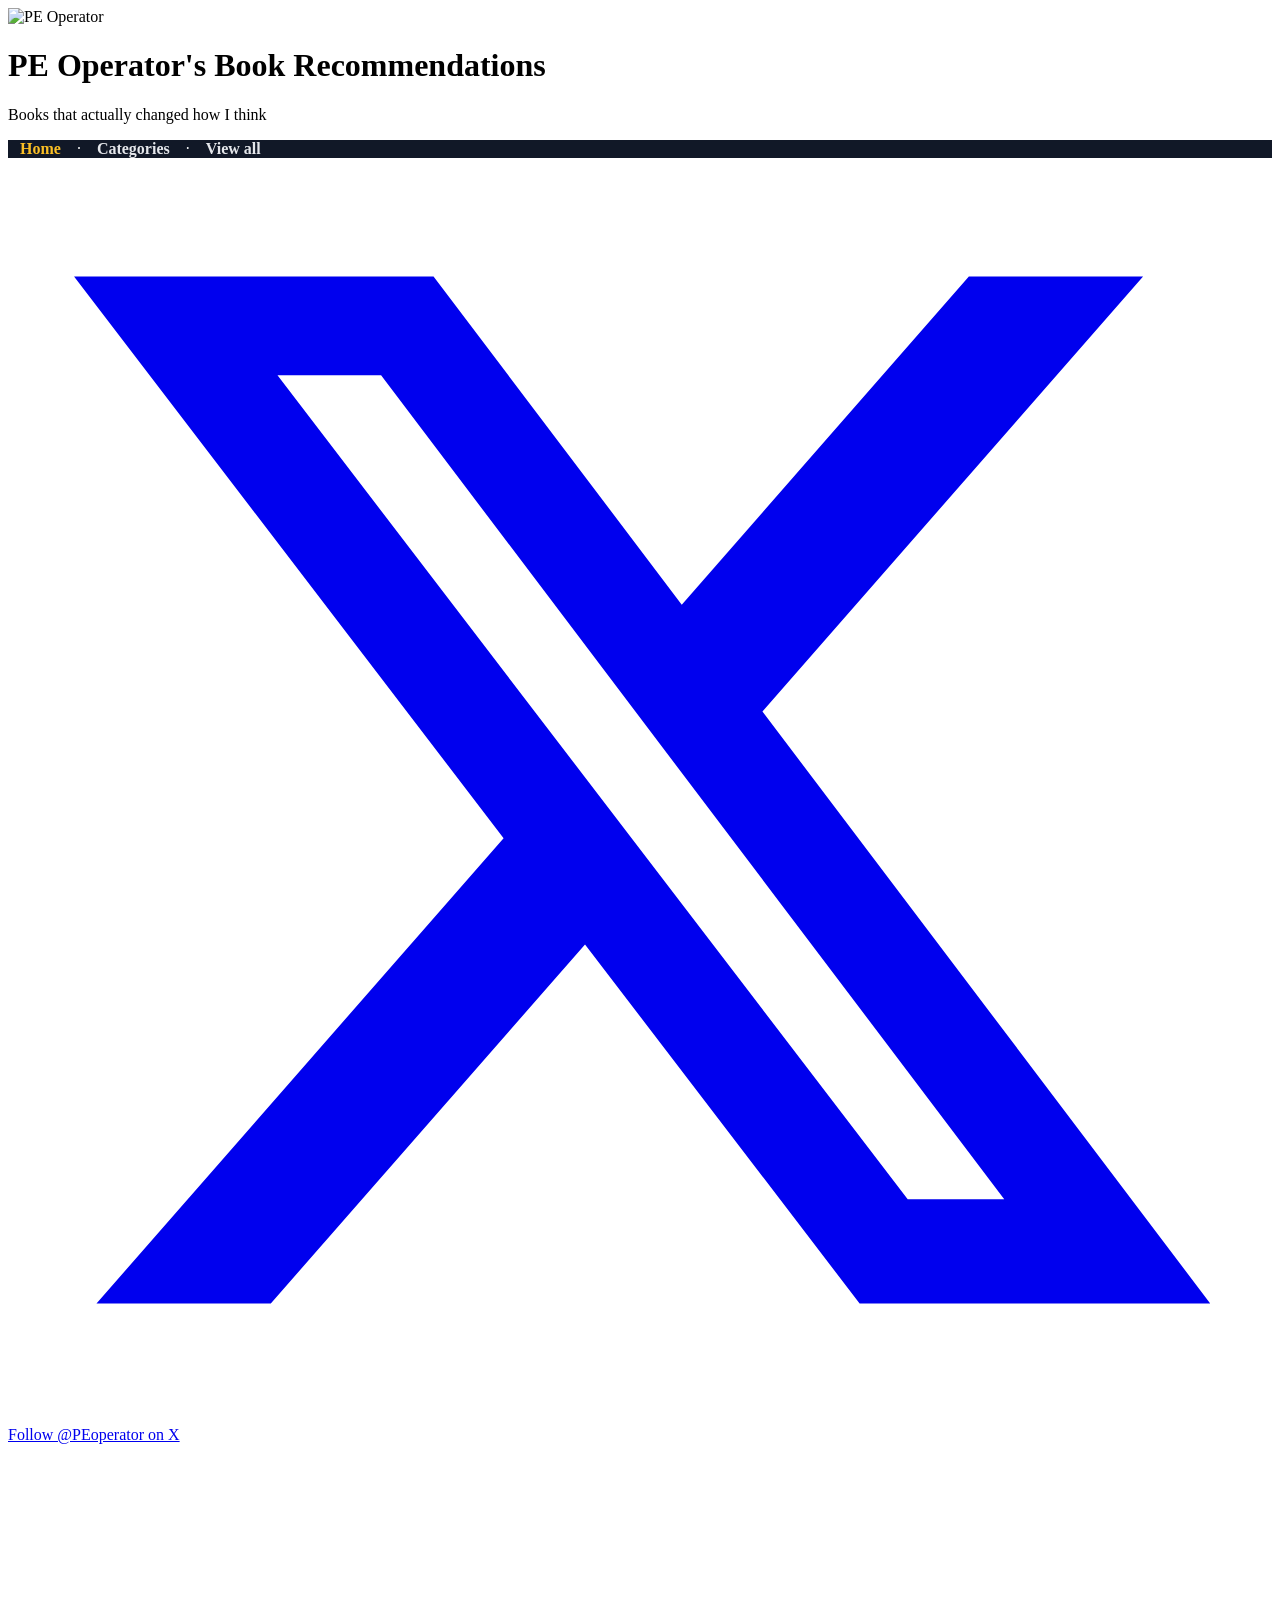
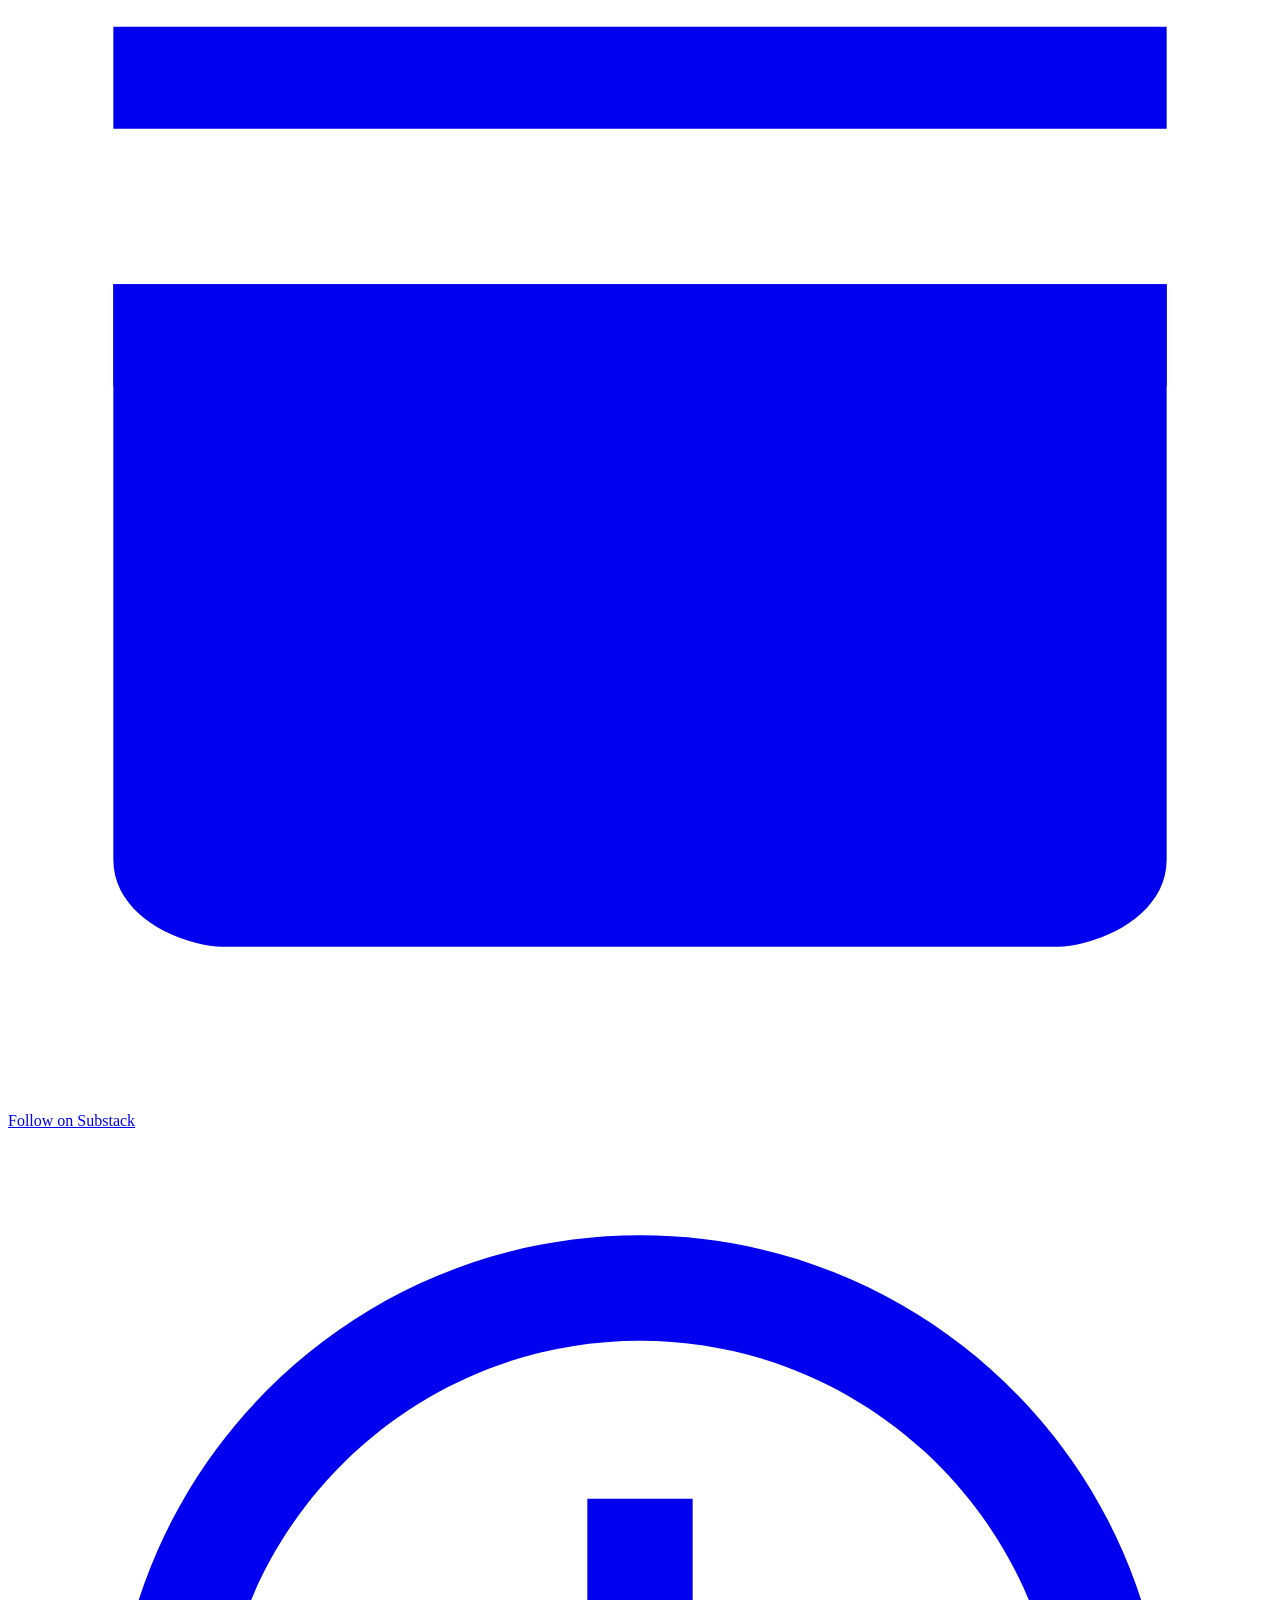
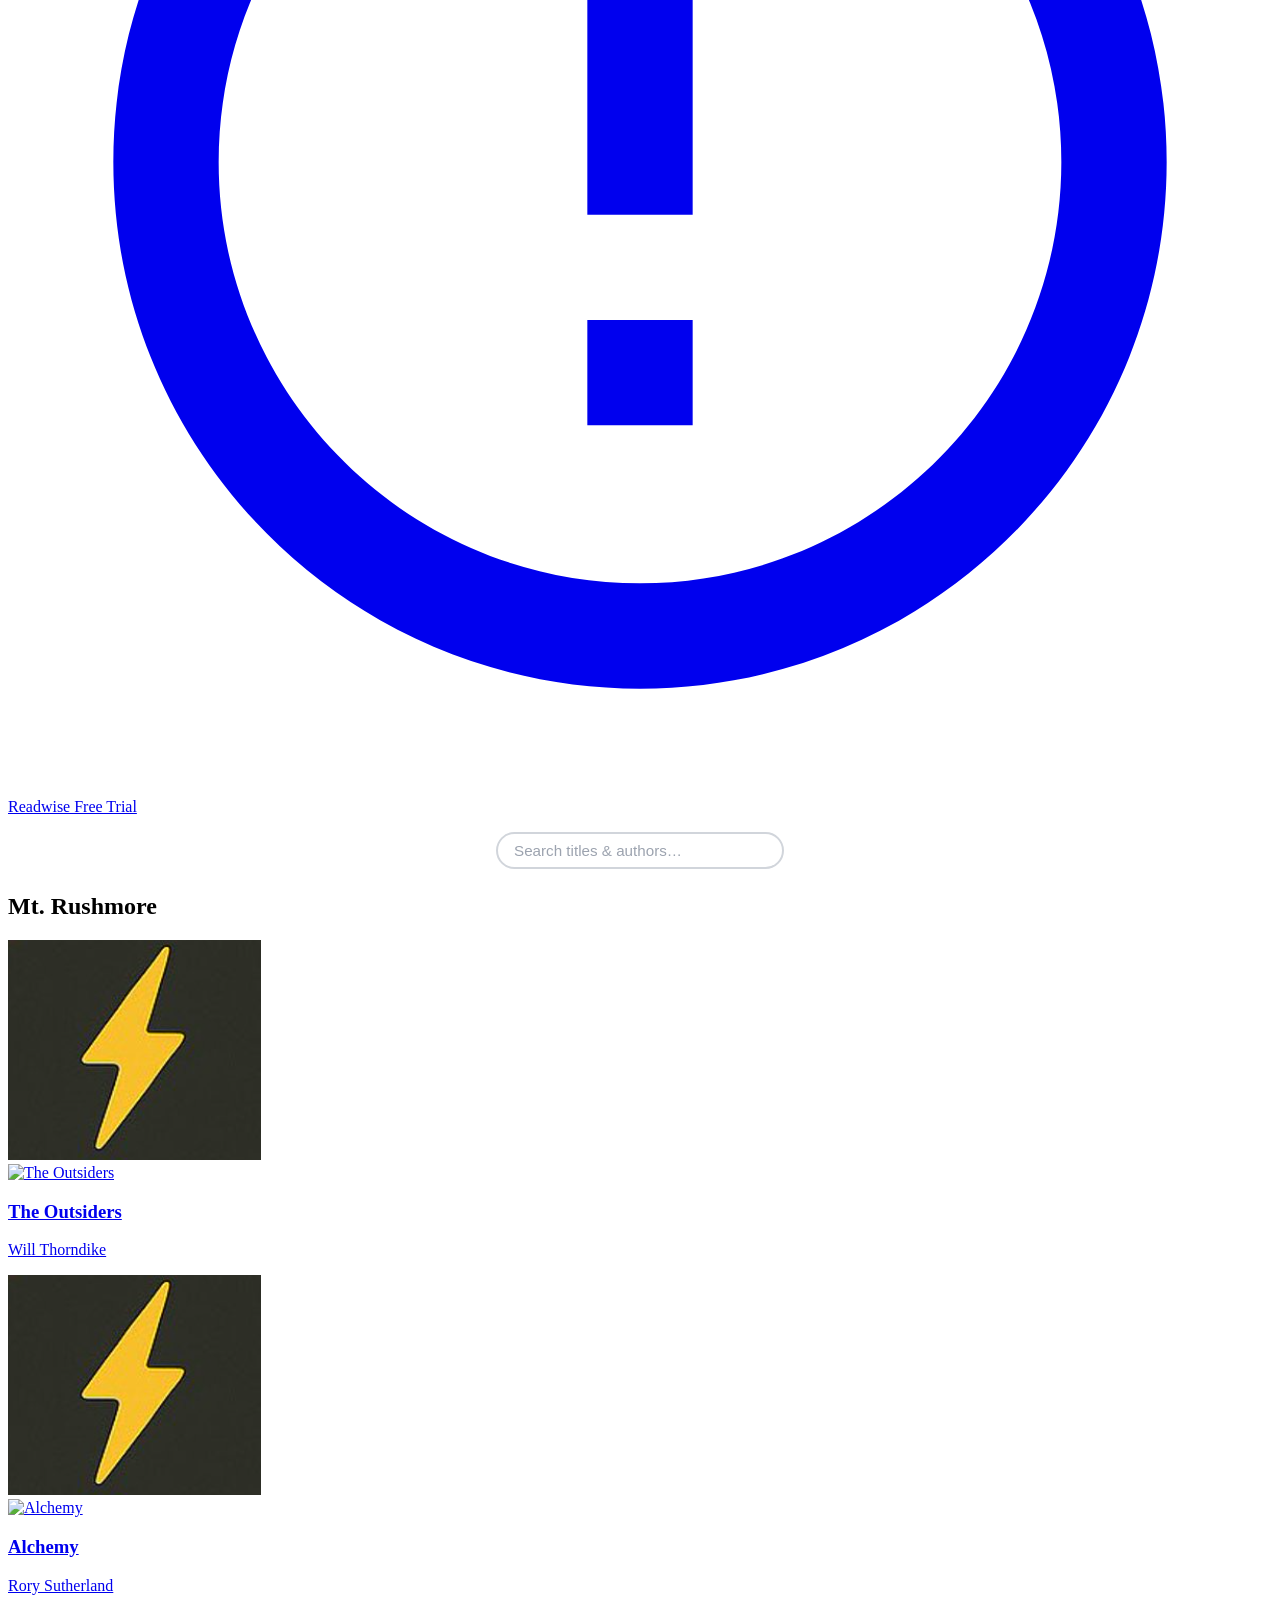
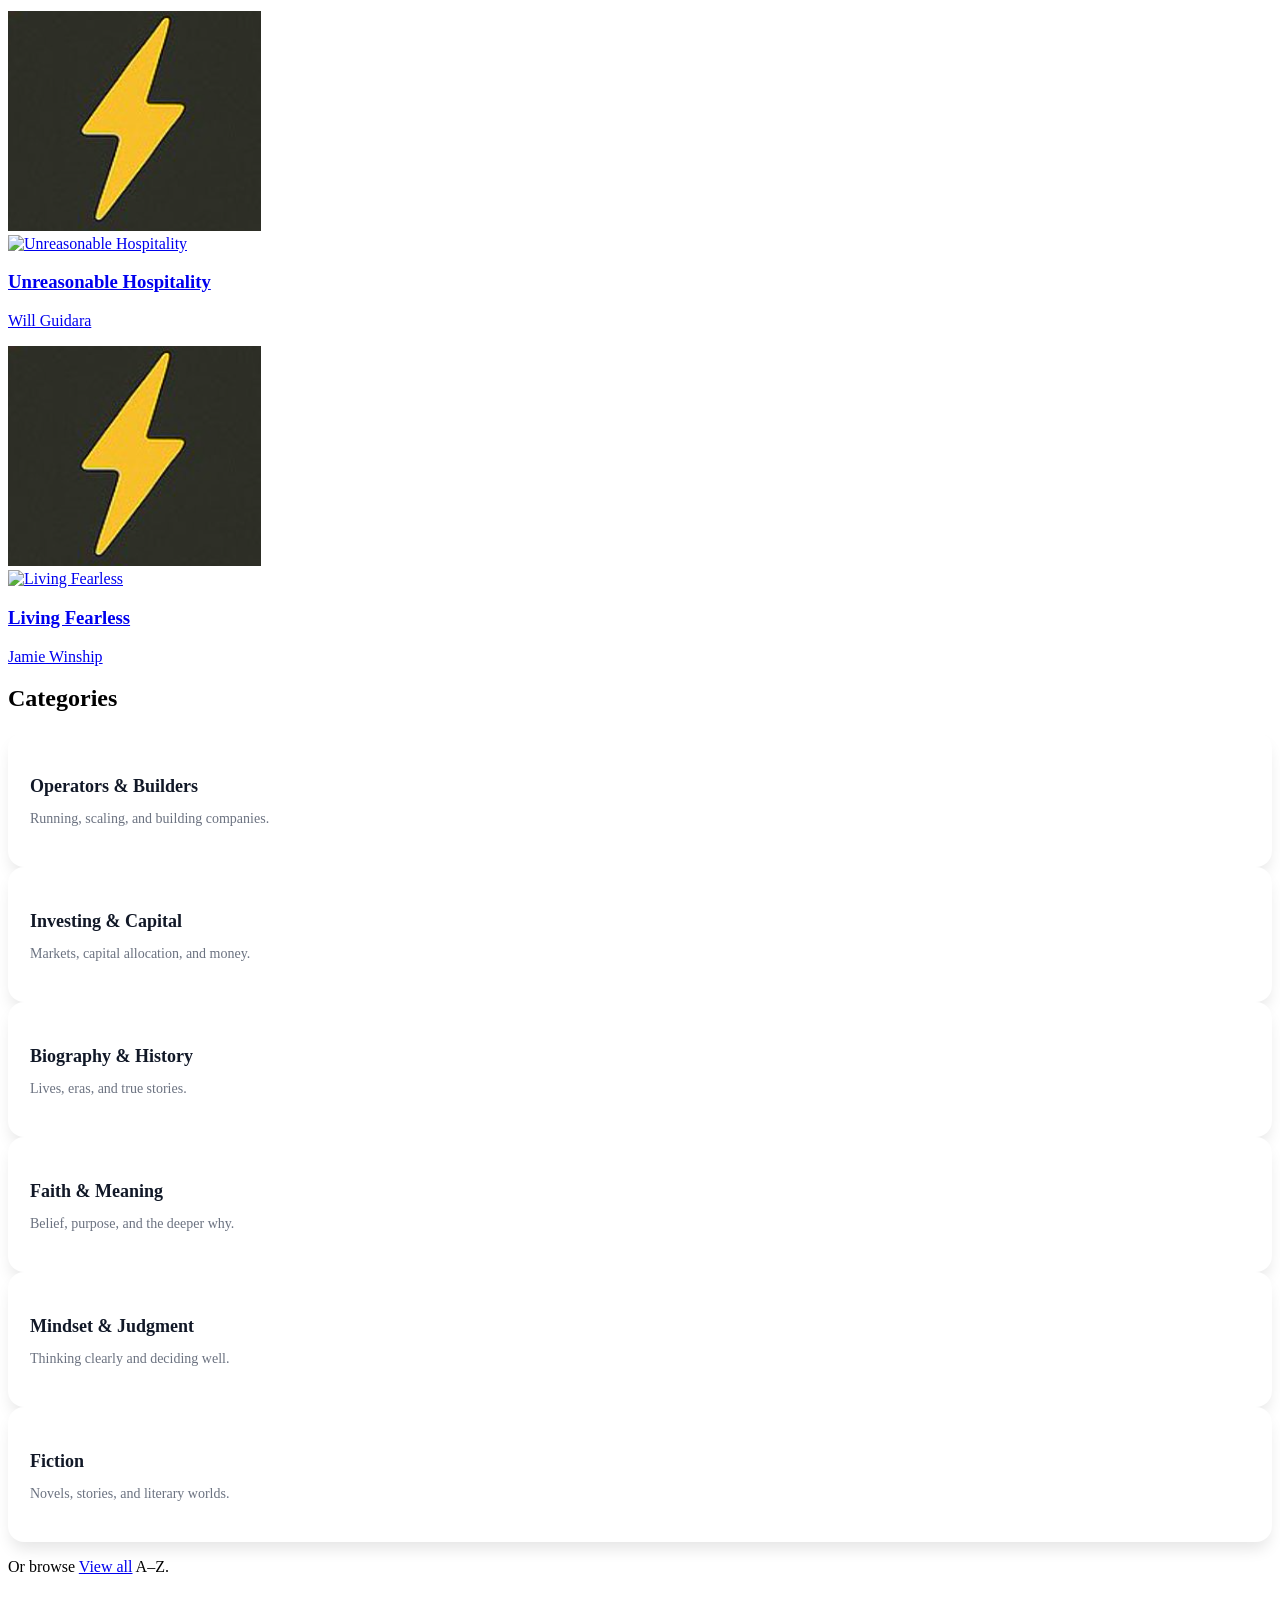
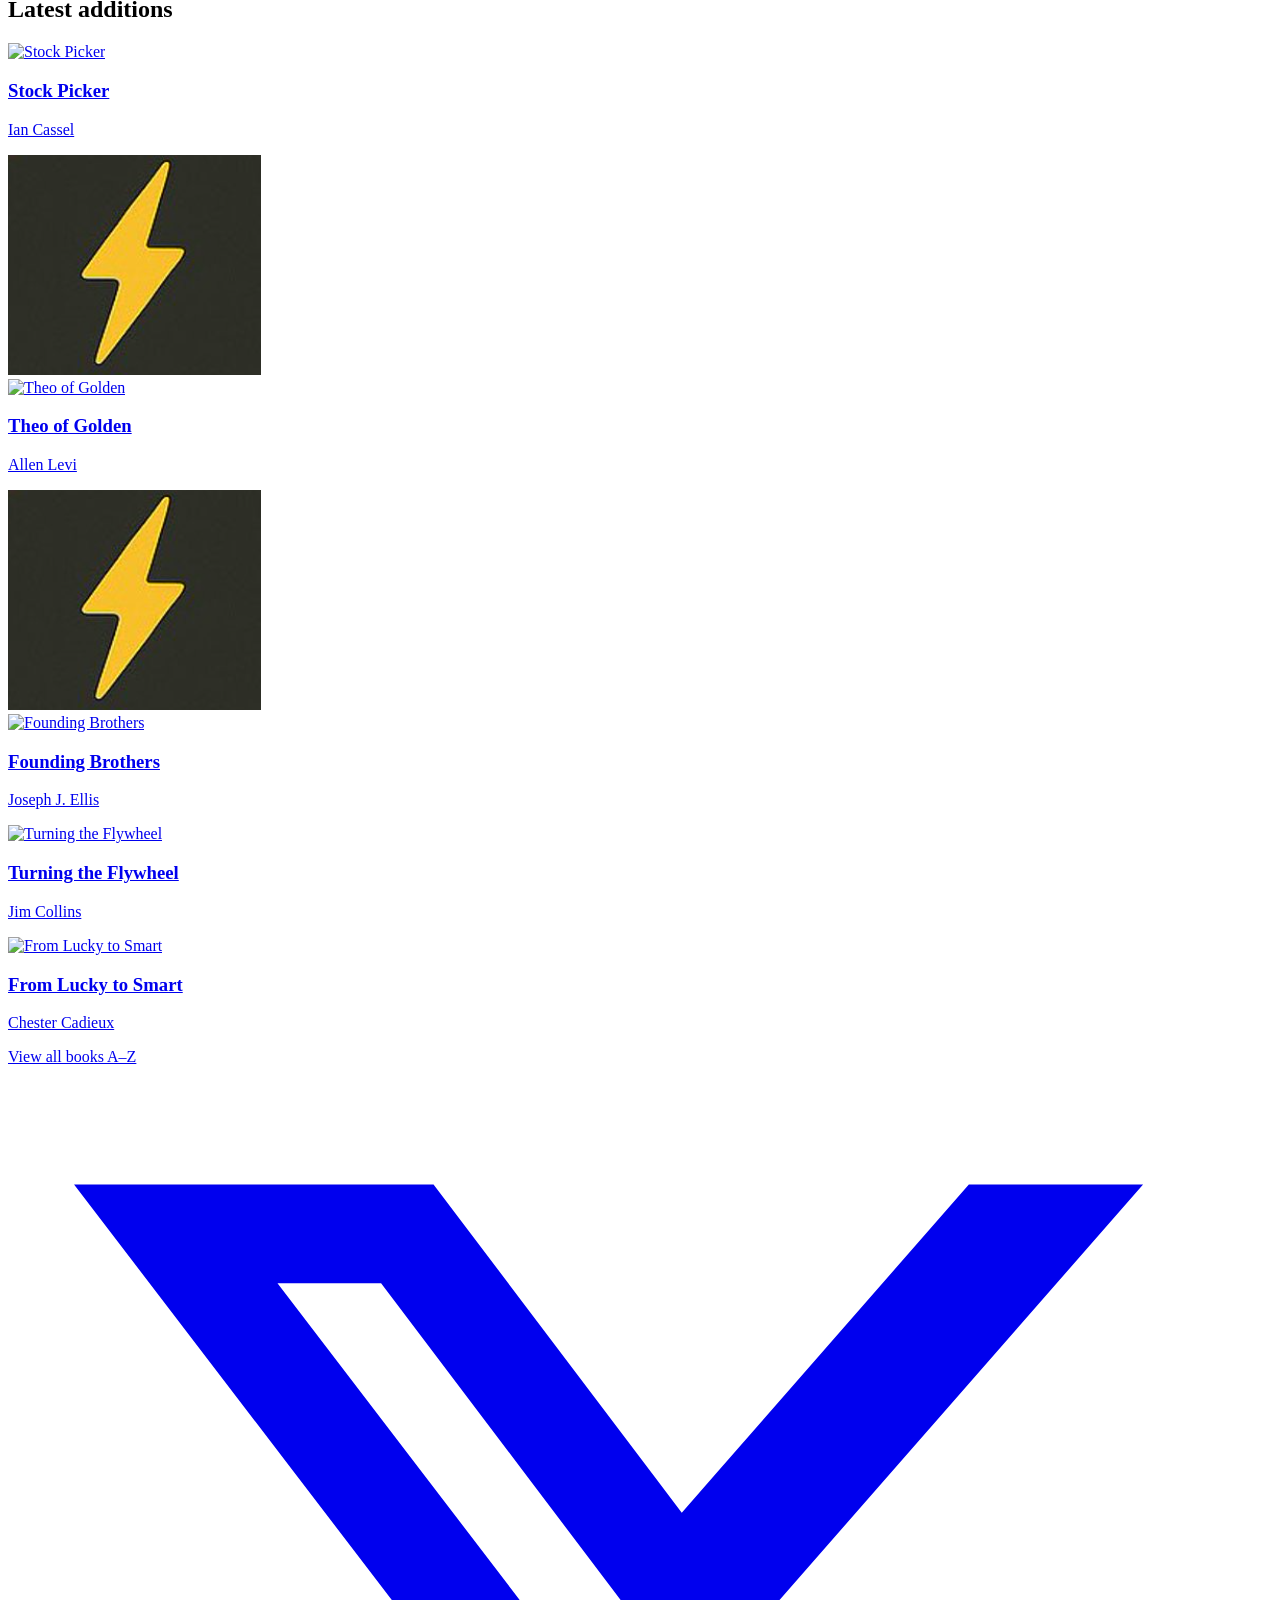
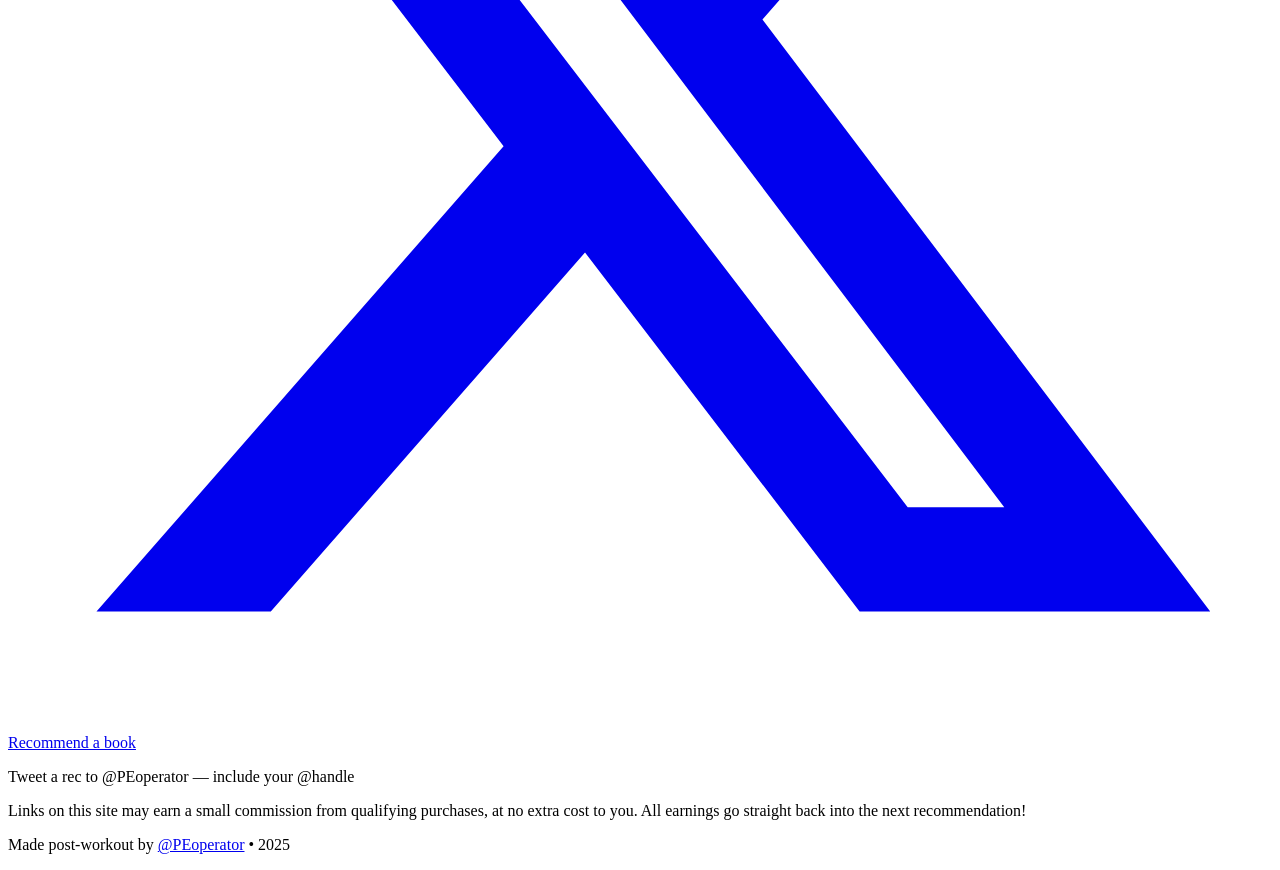
==== commit 23bd3e8e: "Add X intent “Recommend a book” button in shared footer Opens compose with prefilled text targeting " ====
--- a/index.html
+++ b/index.html
@@ -3069,7 +3069,7 @@
     <div class="text-left mb-6 border-b-2 border-gray-900 pb-4">
       <h2 class="text-3xl md:text-4xl font-extrabold text-gray-900 tracking-tight">Mt. Rushmore</h2>
     </div>
-    <div class="grid grid-cols-1 sm:grid-cols-2 lg:grid-cols-4 gap-6 lg:gap-8 mt-6">
+    <div class="rushmore-grid grid grid-cols-2 sm:grid-cols-2 lg:grid-cols-4 gap-3 sm:gap-6 lg:gap-8 mt-6">
 <article data-book-card="true" data-favorite="true" class="bg-white rounded-2xl shadow-lg overflow-hidden book-card relative ring-4 ring-amber-400/60 ring-offset-4 ring-offset-white hover:ring-amber-500/80 transition-all duration-300">
         <div class="absolute top-3 right-3 z-10 w-10 h-10 md:w-12 md:h-12 overflow-hidden rounded-full ring-4 ring-amber-400/60 ring-offset-2 ring-offset-white shadow-md">
           <img src="lightning.png" 
@@ -3249,7 +3249,19 @@
 
 <!-- Sticky Footer -->
 <footer class="w-full bg-gray-900 text-white mt-auto">
-  <div class="max-w-7xl mx-auto px-6 py-10 text-center space-y-4">
+  <div class="max-w-7xl mx-auto px-6 py-10 text-center space-y-5">
+    <div>
+      <a href="https://x.com/intent/tweet?text=Book%20rec%20for%20%40PEoperator%3A%20%5Btitle%5D%20%E2%80%94%20why%3A%20%E2%80%A6%20%E2%80%94%20from%20%40"
+         target="_blank" rel="noopener"
+         class="x-recommend-btn inline-flex items-center gap-2 bg-white hover:bg-gray-100 text-gray-900 font-bold py-3 px-6 rounded-full transition shadow-lg text-base"
+         aria-label="Recommend a book to @PEoperator on X">
+        <svg class="w-5 h-5" viewBox="0 0 24 24" fill="currentColor" aria-hidden="true">
+          <path d="M18.244 2.25h3.308l-7.227 8.26 8.502 11.24H16.17l-5.214-6.817L4.99 21.75H1.68l7.73-8.835L1.254 2.25H8.08l4.713 6.231zm-1.161 17.52h1.833L7.084 4.126H5.117z"/>
+        </svg>
+        Recommend a book
+      </a>
+      <p class="mt-3 text-sm text-gray-400">Tweet a rec to @PEoperator — include your @handle</p>
+    </div>
     <p class="text-sm italic opacity-75 leading-snug">
       Links on this site may earn a small commission from qualifying purchases, at no extra cost to you. All earnings go straight back into the next recommendation!
     </p>
--- a/site.css
+++ b/site.css
@@ -6,6 +6,35 @@
   object-fit: cover;
   width: 100%;
   height: auto;
+}
+
+
+/* Keep the four featured Rushmore cards compact on phone widths only. */
+@media (max-width: 639px) {
+  #rushmore .rushmore-grid {
+    max-width: 26rem;
+    margin-left: auto;
+    margin-right: auto;
+  }
+  #rushmore .book-card > a > div {
+    padding: 0.75rem;
+  }
+  #rushmore .book-card h3 {
+    font-size: 1rem;
+    line-height: 1.25;
+    margin-bottom: 0.35rem;
+  }
+  #rushmore .book-card p {
+    font-size: 0.8125rem;
+    line-height: 1.25;
+    margin-bottom: 0.5rem;
+  }
+  #rushmore .book-card > div.absolute {
+    top: 0.5rem;
+    right: 0.5rem;
+    width: 2.25rem;
+    height: 2.25rem;
+  }
 }
 
 /* Favorites + search filter bar */
@@ -195,3 +224,9 @@
 @media (min-width: 640px) {
   .category-nav a { font-size: 0.875rem; padding: 0.45rem 0.9rem; }
 }
+
+/* X recommend intent button (footer) */
+.x-recommend-btn:focus-visible {
+  outline: 2px solid #fbbf24;
+  outline-offset: 3px;
+}
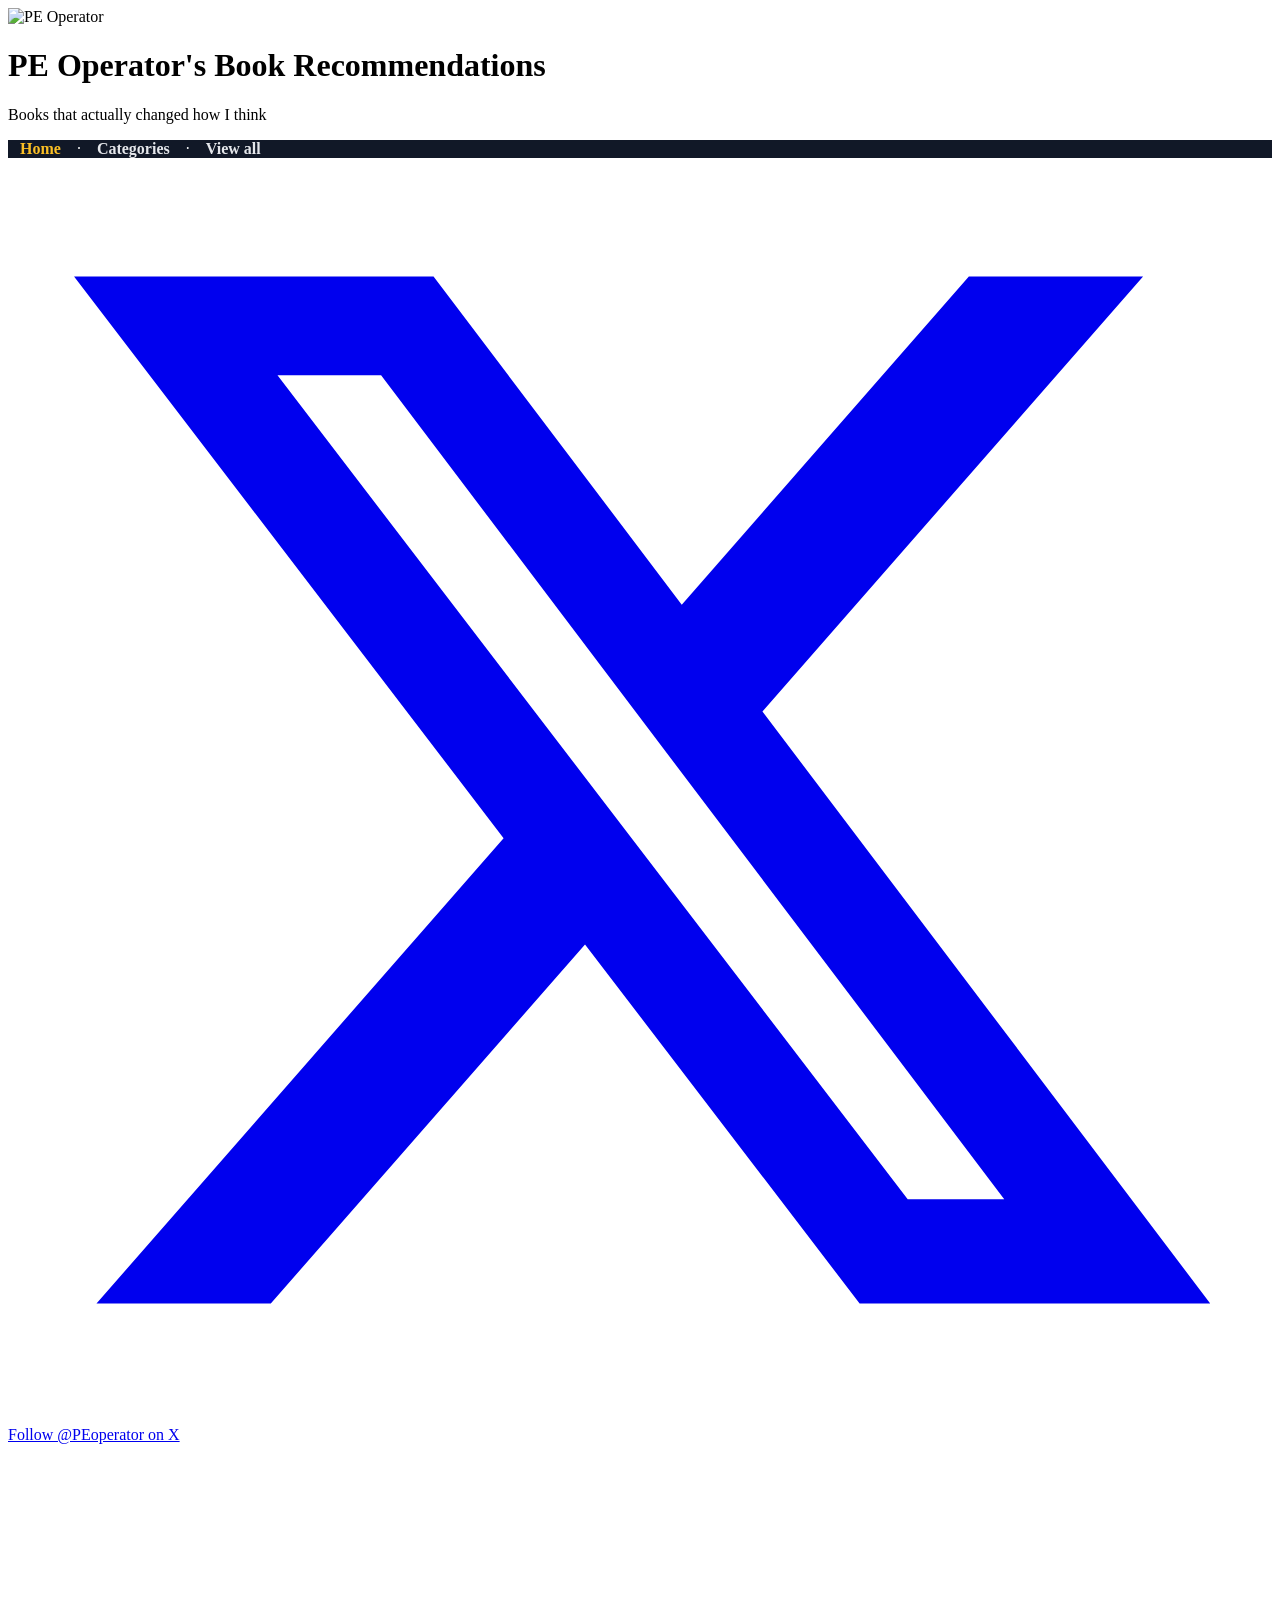
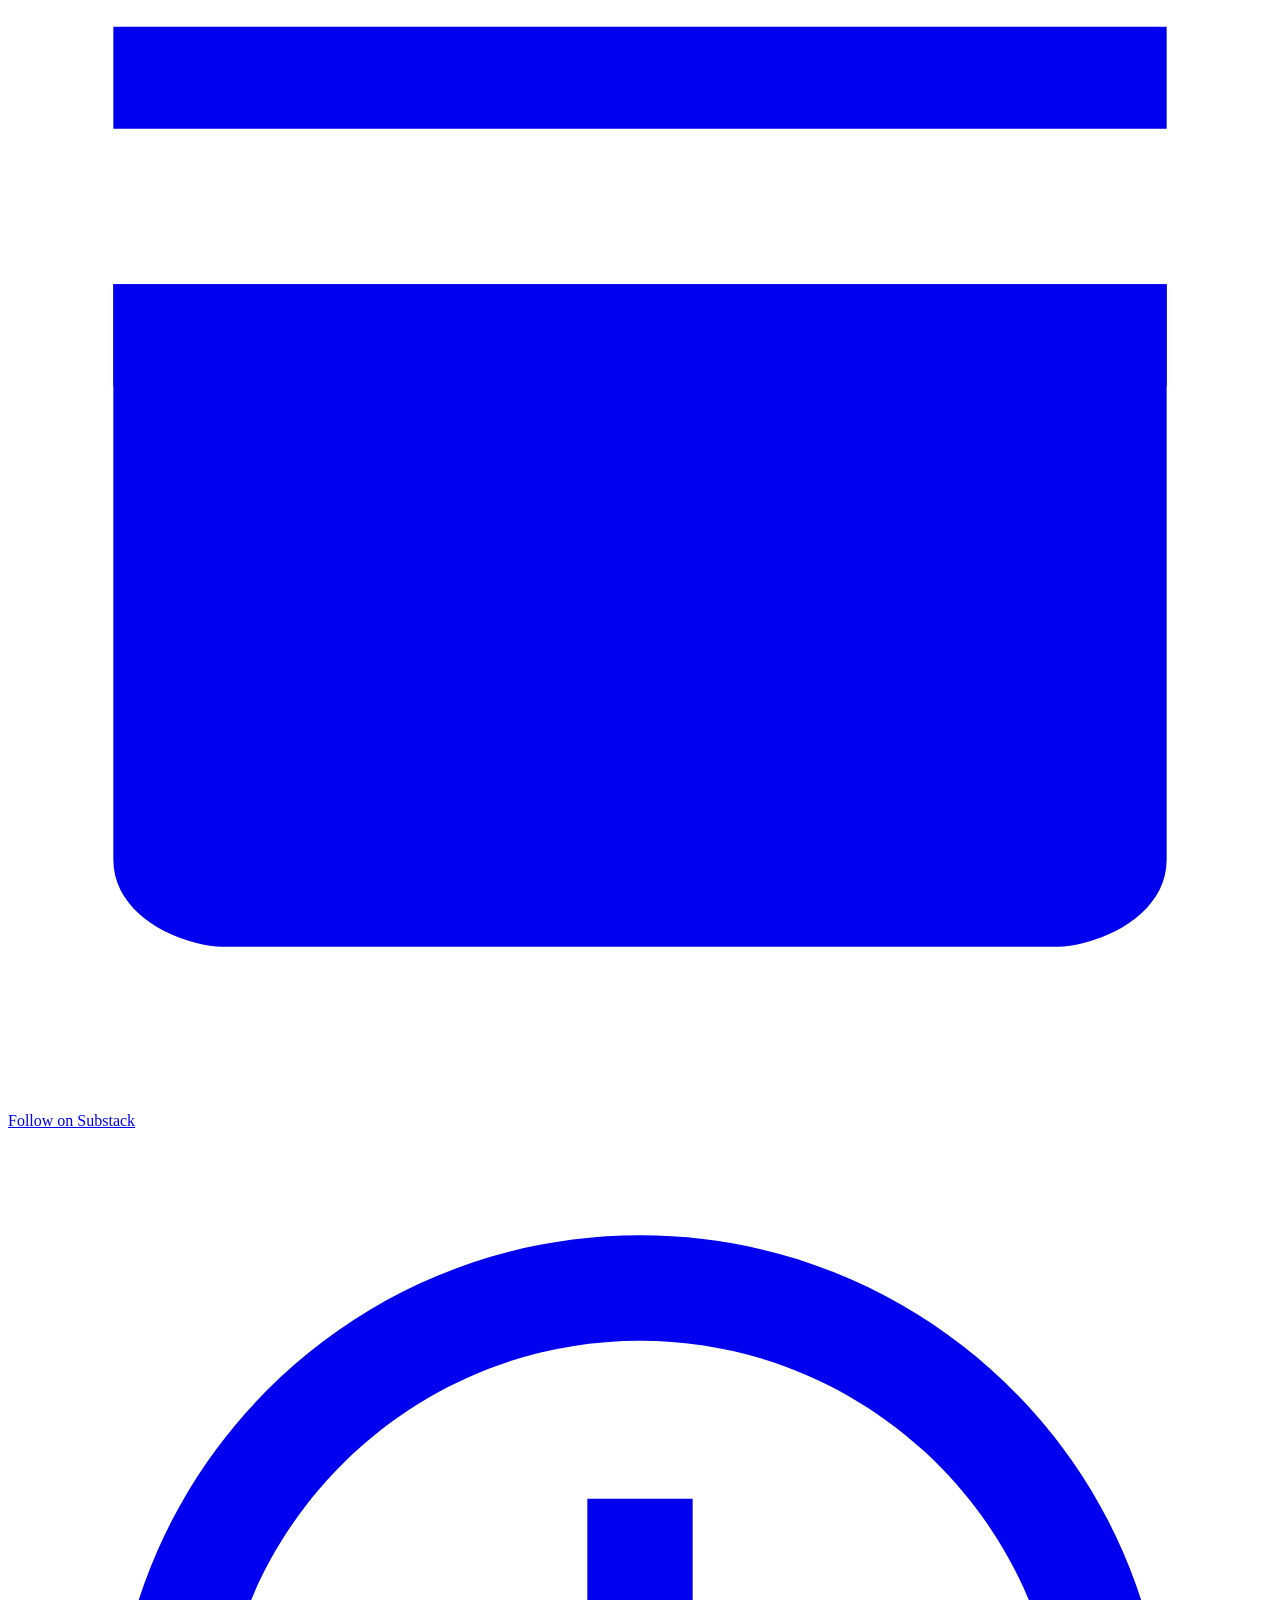
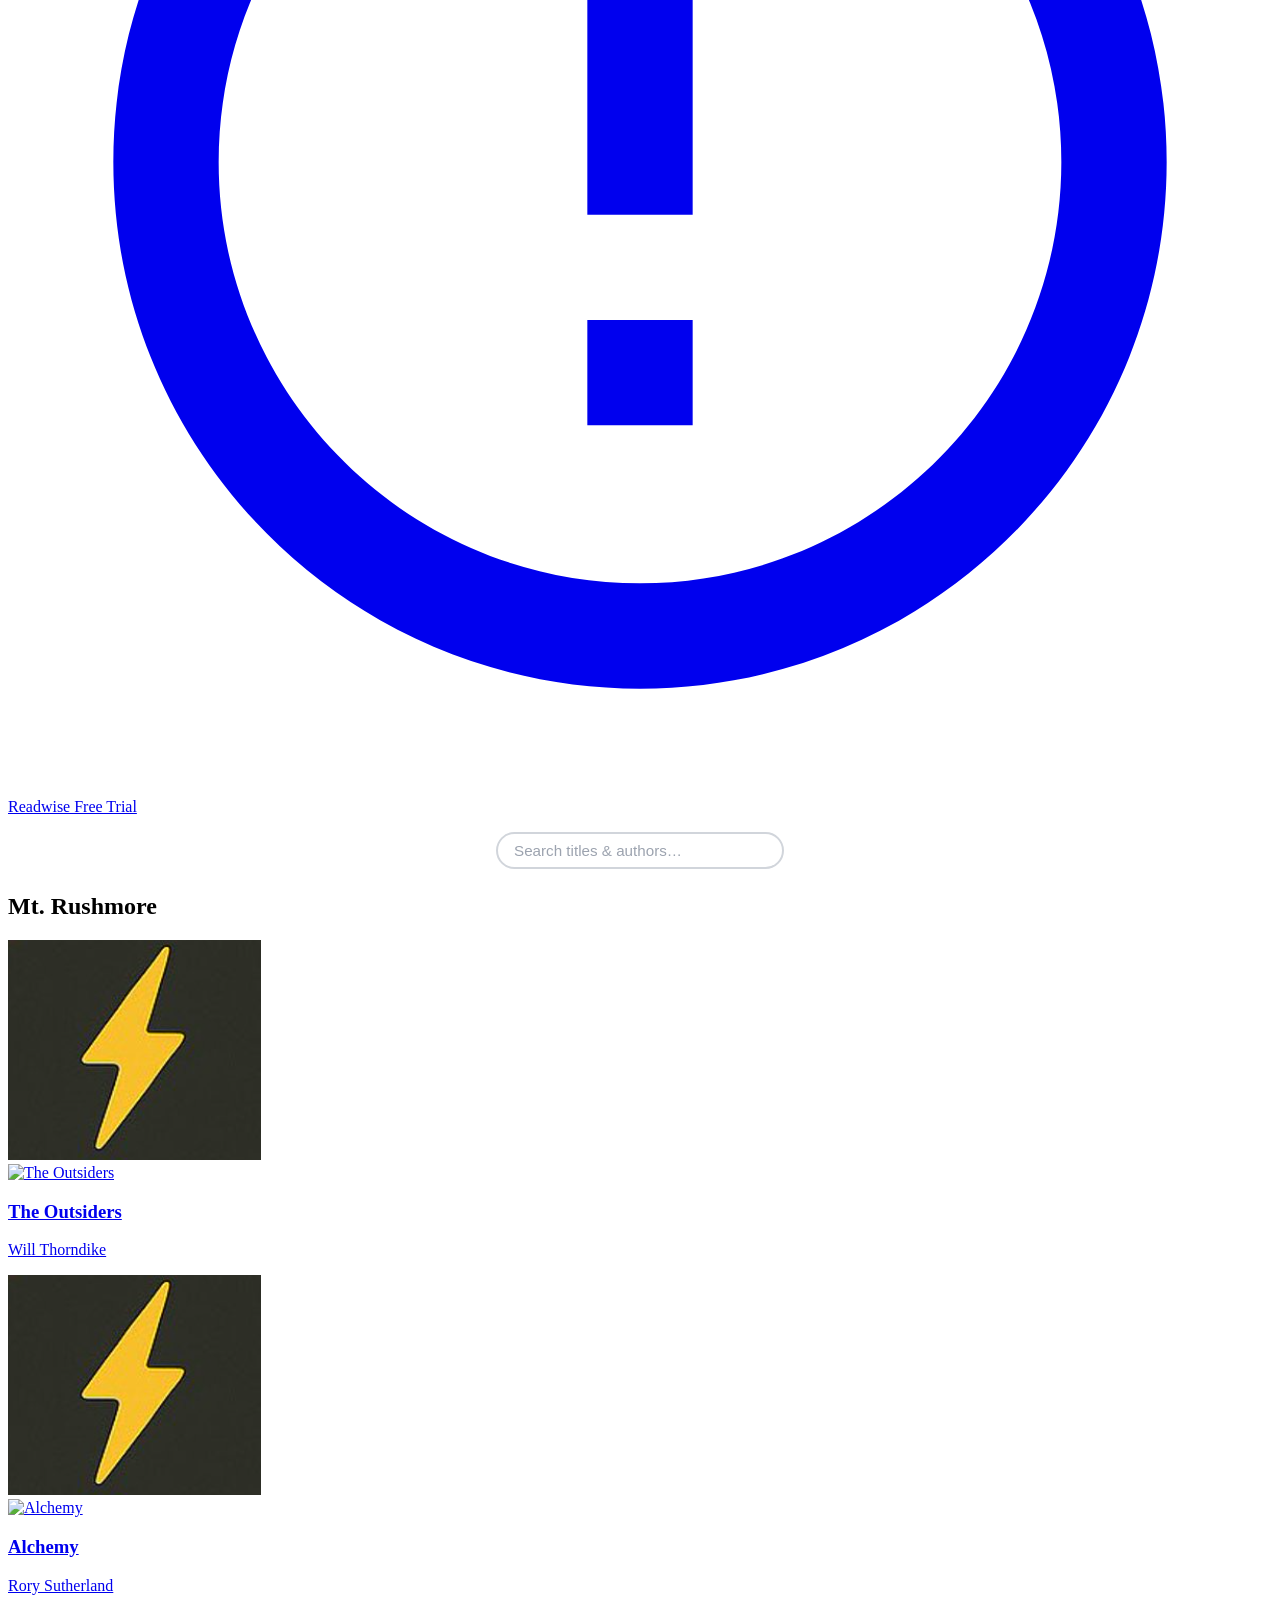
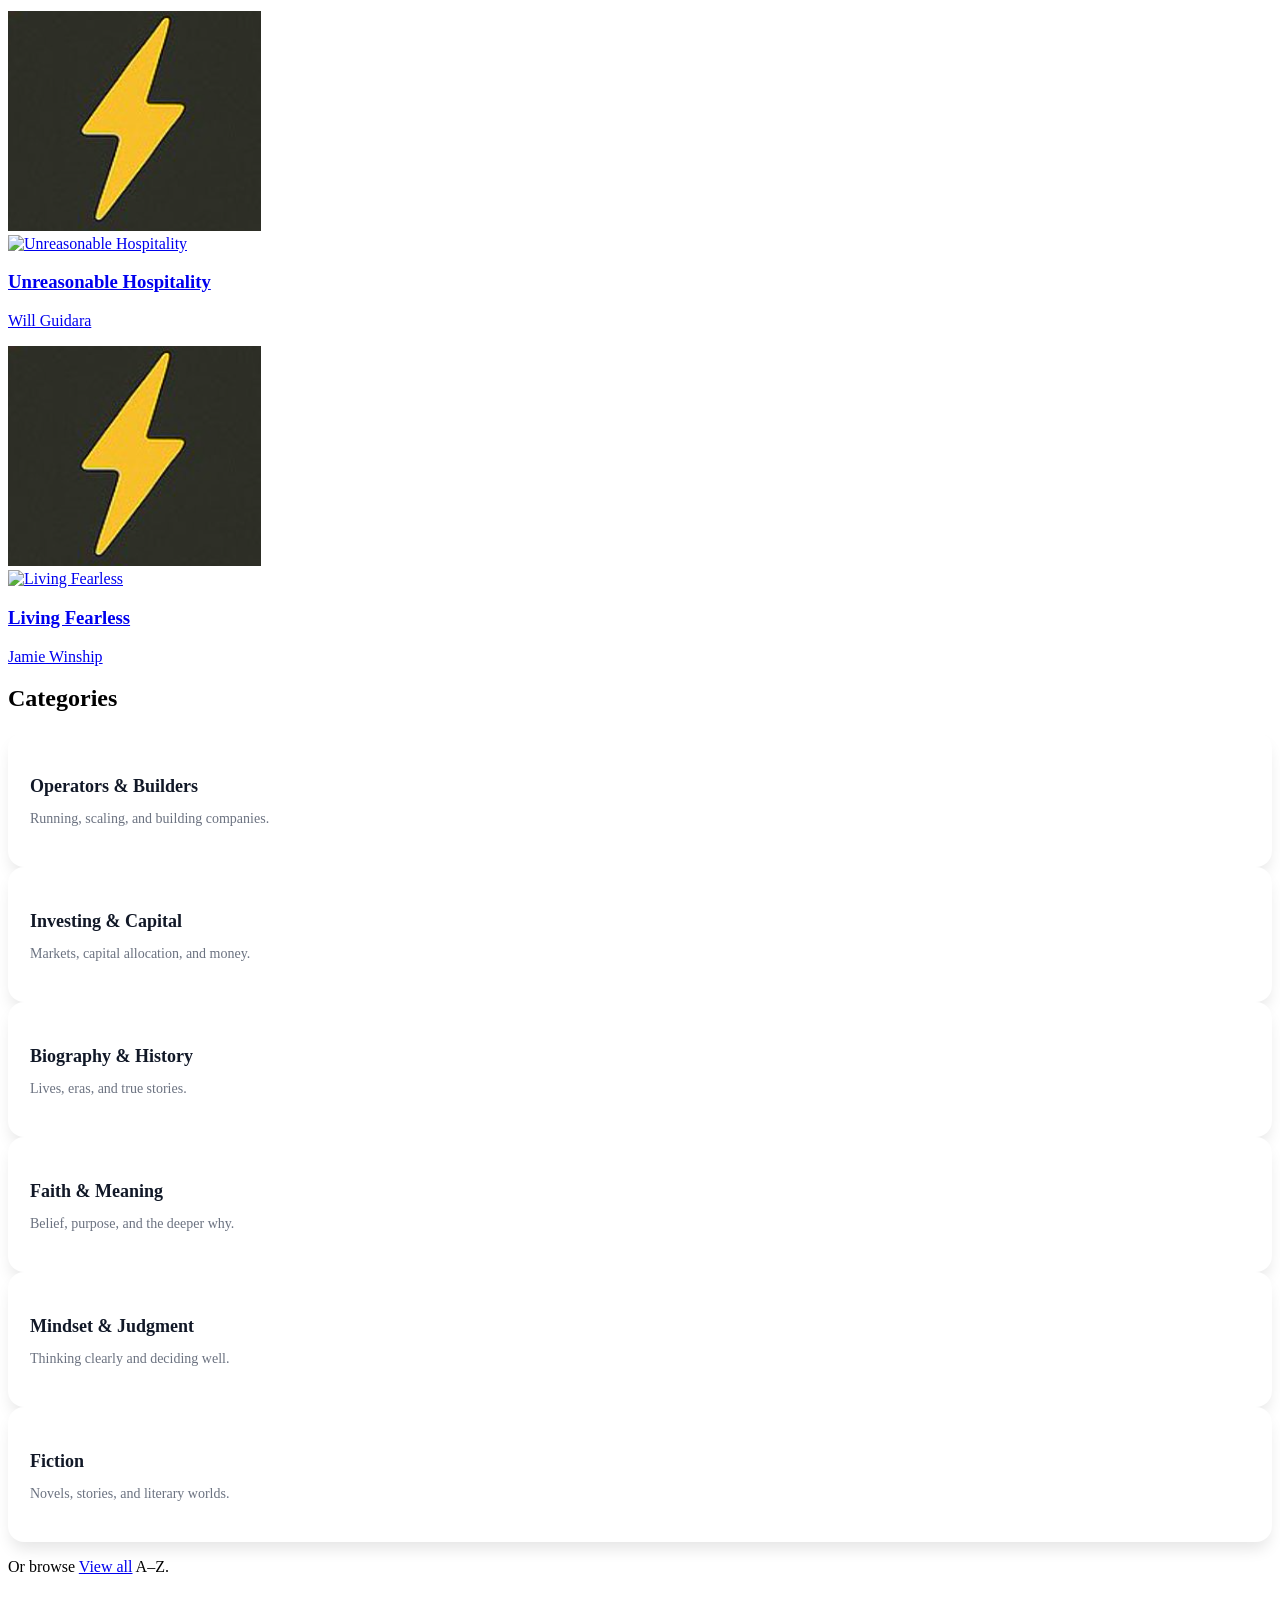
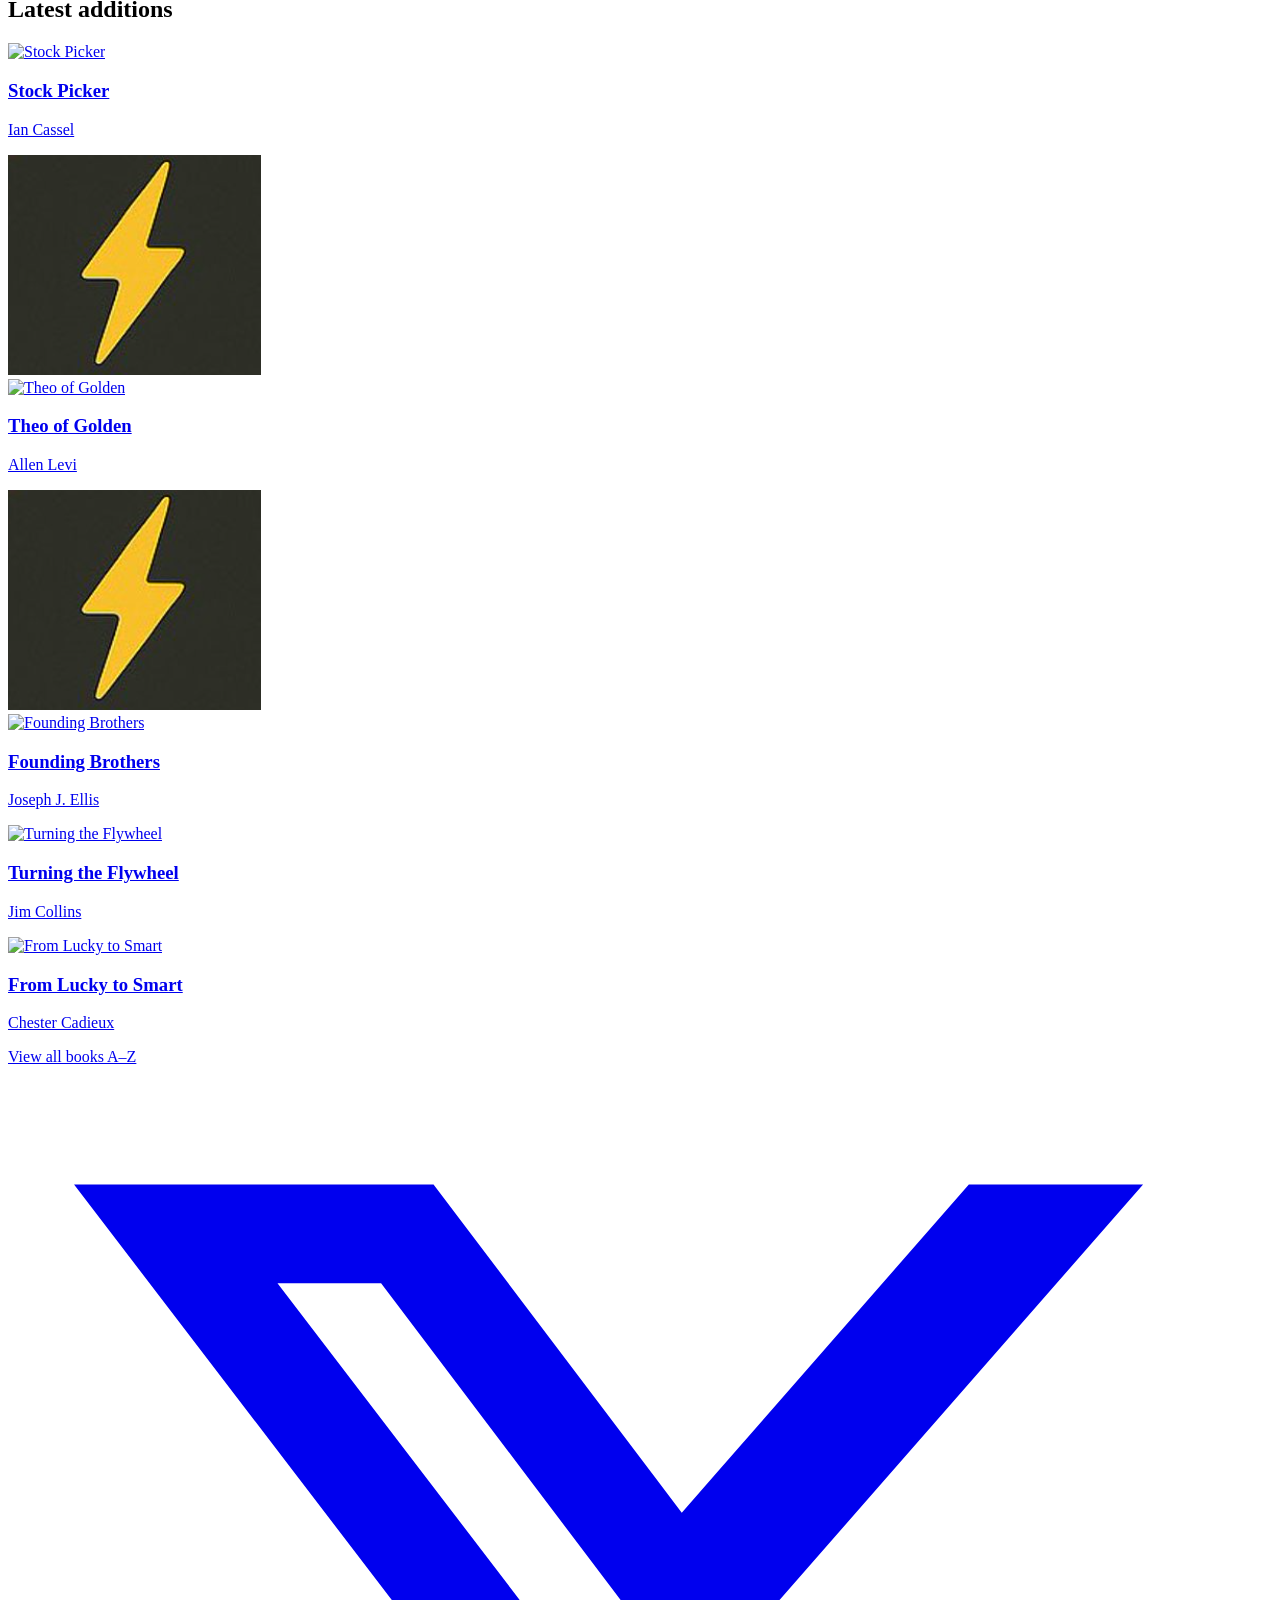
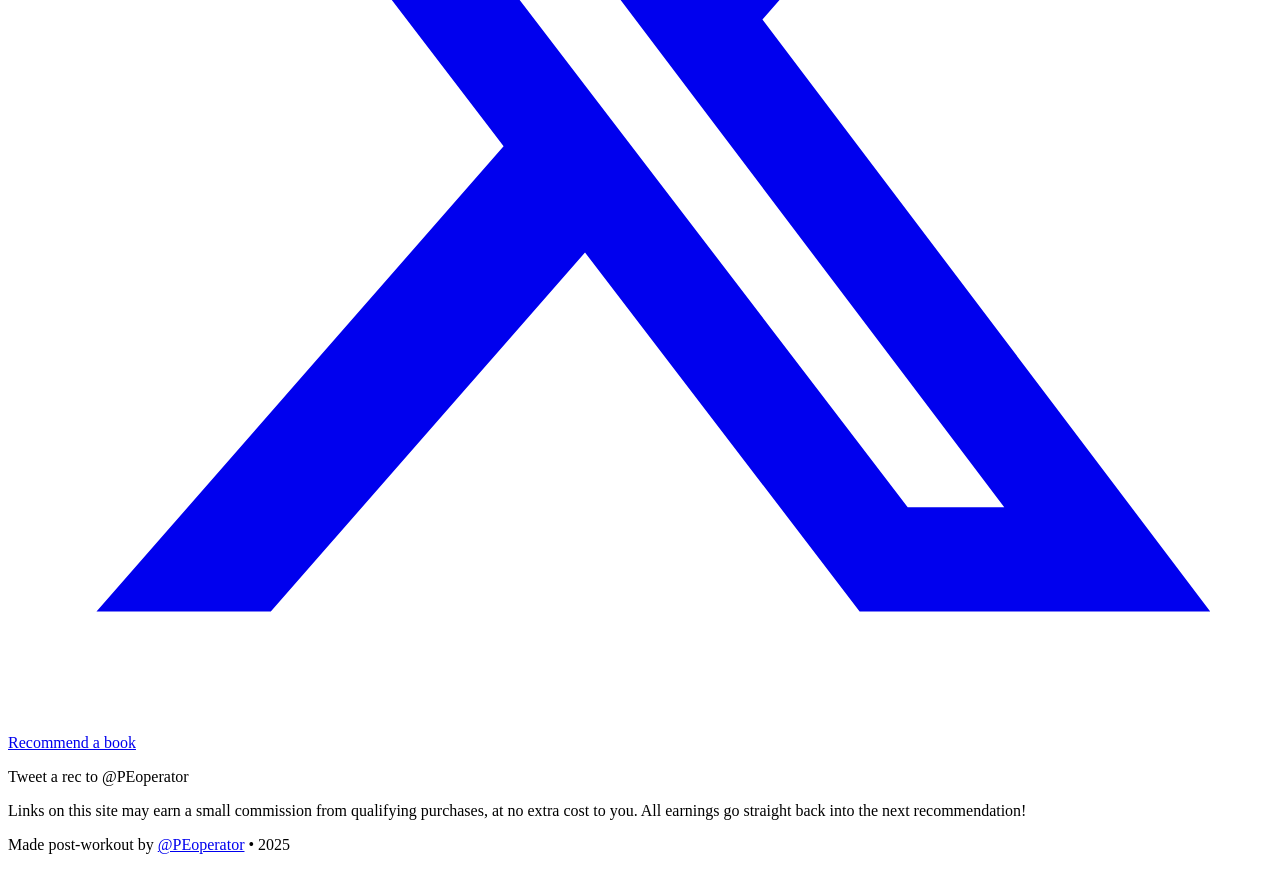
==== commit 828b252f: "Simplify X recommend prefill: drop handle and em dashes Ben's required compose text is now exactly "" ====
--- a/index.html
+++ b/index.html
@@ -3251,7 +3251,7 @@
 <footer class="w-full bg-gray-900 text-white mt-auto">
   <div class="max-w-7xl mx-auto px-6 py-10 text-center space-y-5">
     <div>
-      <a href="https://x.com/intent/tweet?text=Book%20rec%20for%20%40PEoperator%3A%20%5Btitle%5D%20%E2%80%94%20why%3A%20%E2%80%A6%20%E2%80%94%20from%20%40"
+      <a href="https://x.com/intent/tweet?text=Book%20rec%20for%20%40PEoperator%3A%20%5Bdelete%20this%20and%20provide%20your%20book%20recommendation%21%5D"
          target="_blank" rel="noopener"
          class="x-recommend-btn inline-flex items-center gap-2 bg-white hover:bg-gray-100 text-gray-900 font-bold py-3 px-6 rounded-full transition shadow-lg text-base"
          aria-label="Recommend a book to @PEoperator on X">
@@ -3260,7 +3260,7 @@
         </svg>
         Recommend a book
       </a>
-      <p class="mt-3 text-sm text-gray-400">Tweet a rec to @PEoperator — include your @handle</p>
+      <p class="mt-3 text-sm text-gray-400">Tweet a rec to @PEoperator</p>
     </div>
     <p class="text-sm italic opacity-75 leading-snug">
       Links on this site may earn a small commission from qualifying purchases, at no extra cost to you. All earnings go straight back into the next recommendation!
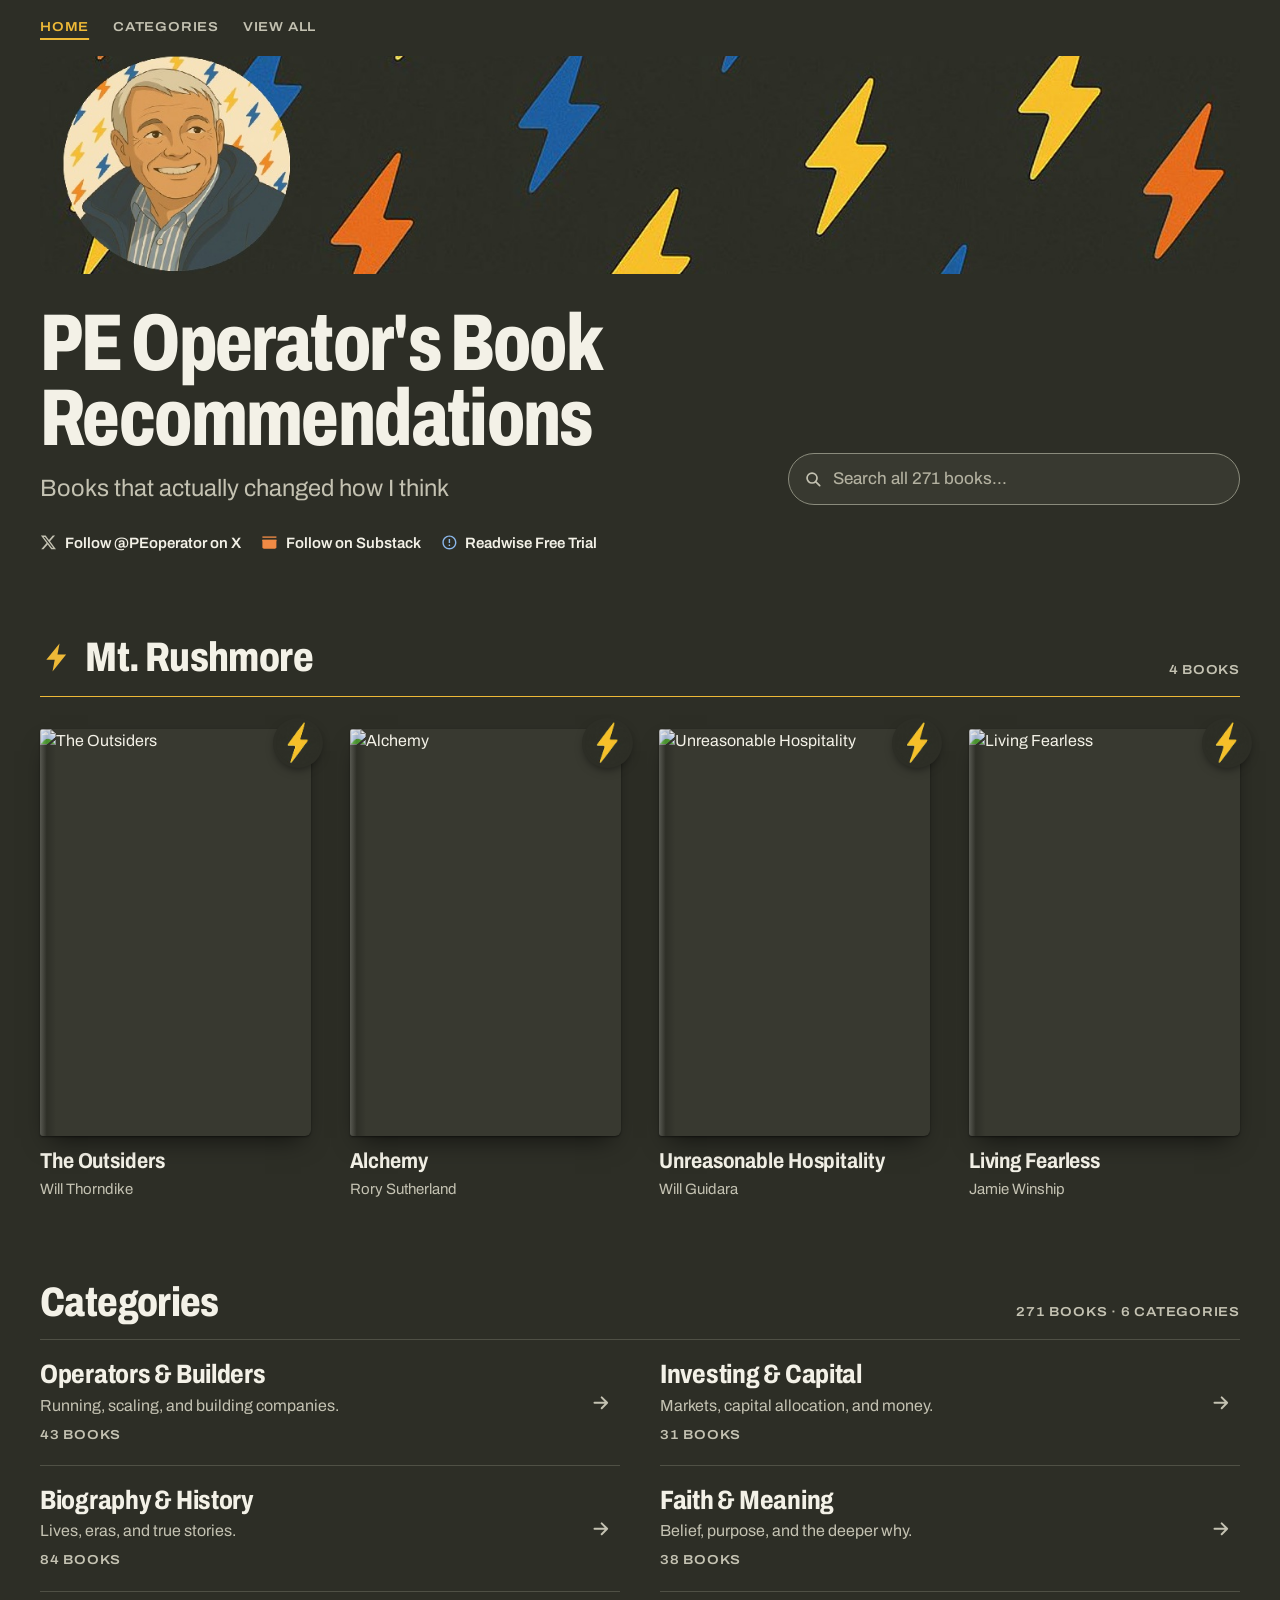
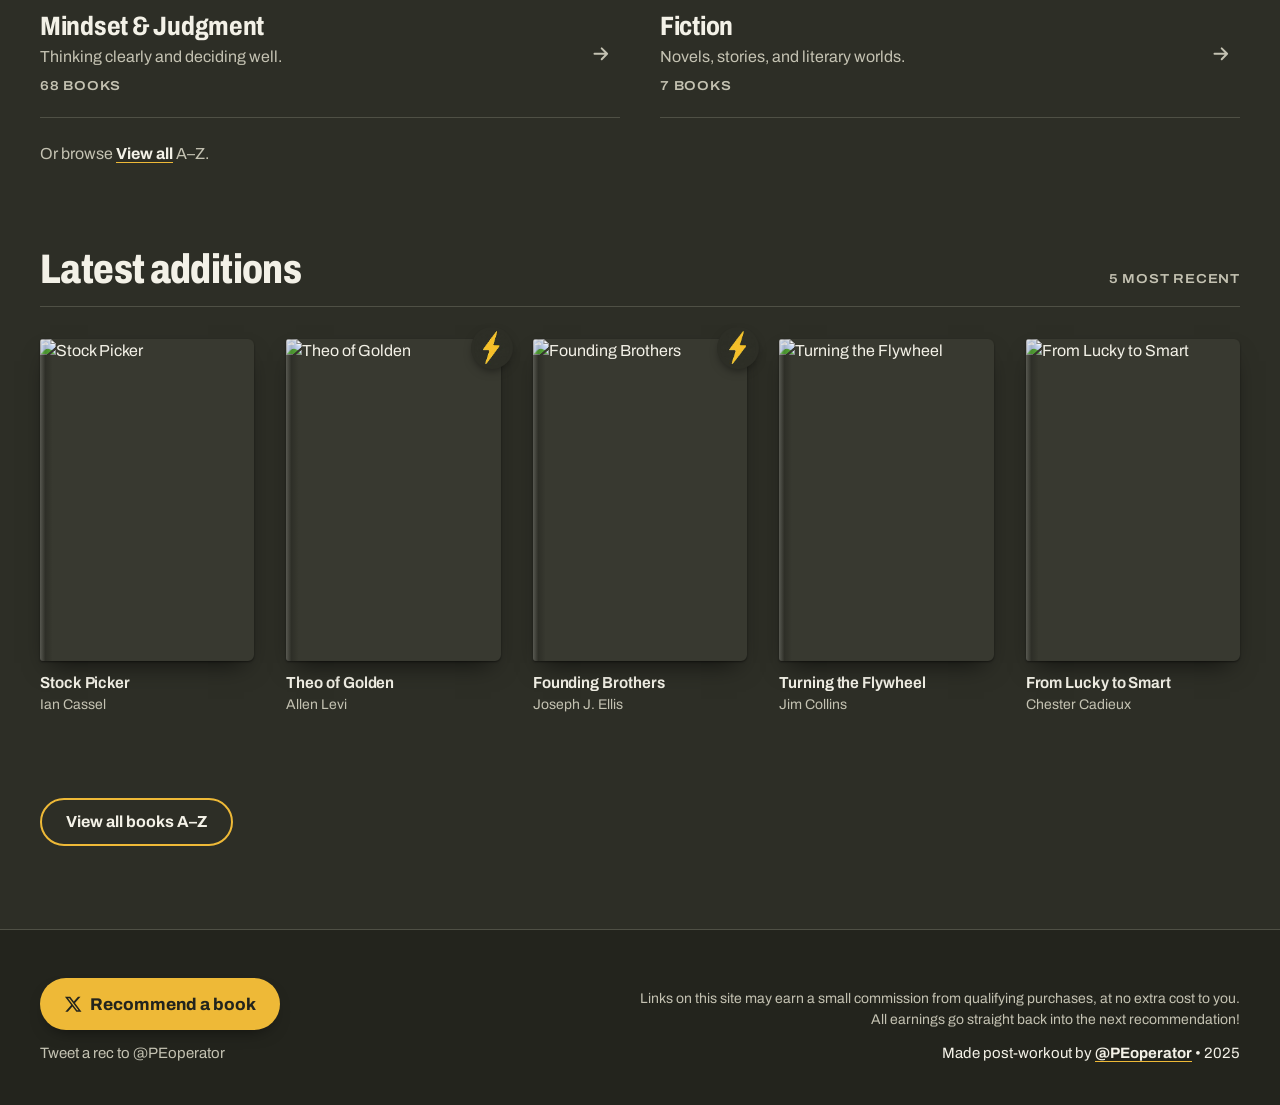
==== commit df359e12: "Design refresh (Impeccable): banner-charcoal theme, Archivo type, cover-first cards, responsive layo" ====
--- a/index.html
+++ b/index.html
@@ -7,3267 +7,3631 @@
   <link rel="icon" href="/favicon.png" type="image/png" sizes="any">
   <link rel="apple-touch-icon" href="/favicon.png" sizes="180x180">
   <meta name="description" content="Hand-picked books that changed how I think — with Amazon links">
-  <script src="https://cdn.tailwindcss.com"></script>
-  <link href="https://cdnjs.cloudflare.com/ajax/libs/font-awesome/6.5.0/css/all.min.css" rel="stylesheet">
+  <meta name="theme-color" content="#2d2e26">
+  <link rel="preload" href="fonts/archivo-latin-var.woff2" as="font" type="font/woff2" crossorigin>
   <link rel="stylesheet" href="site.css">
 </head>
 
-
-<body class="bg-gray-50 text-gray-800 min-h-screen flex flex-col" data-page="home">
-
-  <!-- Header with your custom image -->
- <header class="relative overflow-hidden py-16 md:py-20 bg-black">
-  <img src="https://raw.githubusercontent.com/PEoperator/book-recommendations/main/Untitled.jpg"
-       alt="PE Operator"
-       class="absolute inset-0 w-full h-full object-cover object-center">
-
-  <!-- Dark overlay -->
-  <div class="absolute inset-0 bg-black bg-opacity-60"></div>
-
-  <!-- Text content -->
-  <div class="relative max-w-6xl mx-auto px-4 sm:px-6 lg:px-8 text-center text-white">
-    <h1 class="text-4xl sm:text-5xl md:text-6xl lg:text-7xl font-bold mb-4 leading-tight drop-shadow-2xl">
-      PE Operator's Book Recommendations
-    </h1>
-    <p class="text-lg sm:text-xl md:text-2xl lg:text-3xl drop-shadow-lg max-w-4xl mx-auto">
-      Books that actually changed how I think
-    </p>
-  </div>
-</header>
-<nav class="site-nav" aria-label="Primary">
-  <div class="max-w-7xl mx-auto px-4 sm:px-6 py-3 flex flex-wrap items-center justify-center gap-2 sm:gap-4 text-sm sm:text-base">
-    <a href="index.html" class="is-current">Home</a>
-    <span class="text-gray-500 hidden sm:inline" aria-hidden="true">·</span>
+<body class="site" data-page="home">
+<a class="skip-link" href="#main">Skip to books</a>
+<header class="masthead masthead--home">
+  <nav class="site-nav" aria-label="Primary">
+  <div class="wrap site-nav-inner">
+    <a href="index.html" class="is-current" aria-current="page">Home</a>
     <a href="index.html#categories">Categories</a>
-    <span class="text-gray-500 hidden sm:inline" aria-hidden="true">·</span>
     <a href="view-all.html">View all</a>
   </div>
 </nav>
-
-<!-- Follow PEoperator on X, Substack, Readwise - Horizontal buttons -->
-<div class="text-center my-6">
-  <div class="inline-flex flex-wrap justify-center gap-5">
-    <!-- X / Twitter Button -->
-    <a href="https://x.com/PEoperator" target="_blank" rel="noopener"
-       class="inline-flex items-center gap-3 bg-black hover:bg-gray-800 text-white font-bold py-3.5 px-7 rounded-full transition shadow-lg text-base">
-      <svg class="w-5 h-5" viewBox="0 0 24 24" fill="currentColor">
-        <path d="M18.244 2.25h3.308l-7.227 8.26 8.502 11.24H16.17l-5.214-6.817L4.99 21.75H1.68l7.73-8.835L1.254 2.25H8.08l4.713 6.231zm-1.161 17.52h1.833L7.084 4.126H5.117z"/>
-      </svg>
-      Follow @PEoperator on X
-    </a>
-
-    <!-- Substack Button -->
-    <a href="https://peoperator.substack.com" target="_blank" rel="noopener"
-       class="inline-flex items-center gap-3 bg-orange-600 hover:bg-orange-700 text-white font-bold py-3.5 px-7 rounded-full transition shadow-lg text-base">
-      <svg class="w-5 h-5" viewBox="0 0 24 24" fill="currentColor" xmlns="http://www.w3.org/2000/svg">
-        <path d="M22 3.47H2v1.938h20V3.47z"/>
-        <path d="M2 8.36h20v10.922c0 1.104-1.343 1.658-2.127 1.658H4.127C3.343 20.94 2 20.386 2 19.282V8.36z"/>
-        <path d="M22 8.36H2v1.938h20V8.36z"/>
-      </svg>
-      Follow on Substack
-    </a>
-
-    <!-- Readwise Button -->
-    <a href="https://readwise.io/peoperator/" target="_blank" rel="noopener"
-       class="inline-flex items-center gap-3 bg-[#488BD2] hover:bg-[#3a75b8] text-white font-bold py-3.5 px-7 rounded-full transition shadow-lg text-base">
-      <svg class="w-5 h-5" viewBox="0 0 24 24" fill="currentColor">
-        <path d="M12 2C6.48 2 2 6.48 2 12s4.48 10 10 10 10-4.48 10-10S17.52 2 12 2zm0 18c-4.41 0-8-3.59-8-8s3.59-8 8-8 8 3.59 8 8-3.59 8-8 8zm-1-13h2v6h-2zm0 8h2v2h-2z"/>
-      </svg>
-      Readwise Free Trial
-    </a>
-  </div>
-</div>
-<main class="flex-grow max-w-7xl mx-auto px-6 py-6">
-<div class="filter-bar">
+  <div class="wrap">
+    <div class="banner">
+      <img src="Untitled.jpg" alt="PE Operator" width="1479" height="367" fetchpriority="high">
+    </div>
+    <div class="masthead-grid">
+      <div class="masthead-copy">
+        <h1 class="display">PE Operator's Book Recommendations</h1>
+        <p class="tagline">Books that actually changed how I think</p>
+      </div>
+      <div class="masthead-tools">
+        <div class="filter-bar">
   <label class="book-search-label">
     <span class="visually-hidden">Search books</span>
-    <input type="search" id="book-search" class="book-search" placeholder="Search titles &amp; authors…" autocomplete="off" spellcheck="false">
+    <svg class="icon-search" viewBox="0 0 24 24" aria-hidden="true" focusable="false"><circle cx="10.5" cy="10.5" r="6.5" fill="none" stroke="currentColor" stroke-width="2.2"/><path d="m15.5 15.5 5 5" stroke="currentColor" stroke-width="2.2" stroke-linecap="round"/></svg>
+    <input type="search" id="book-search" class="book-search" placeholder="Search all 271 books…" autocomplete="off" spellcheck="false">
   </label>
 </div>
-<p id="filter-empty" class="filter-empty" role="status" aria-live="polite"></p>
+      </div>
+      <!-- Follow PEoperator on X, Substack, Readwise -->
+<div class="social">
+  <a href="https://x.com/PEoperator" target="_blank" rel="noopener" class="social-link">
+    <svg viewBox="0 0 24 24" fill="currentColor" aria-hidden="true">
+      <path d="M18.244 2.25h3.308l-7.227 8.26 8.502 11.24H16.17l-5.214-6.817L4.99 21.75H1.68l7.73-8.835L1.254 2.25H8.08l4.713 6.231zm-1.161 17.52h1.833L7.084 4.126H5.117z"/>
+    </svg>
+    Follow @PEoperator on X
+  </a>
+  <a href="https://peoperator.substack.com" target="_blank" rel="noopener" class="social-link social-link--substack">
+    <svg viewBox="0 0 24 24" fill="currentColor" aria-hidden="true">
+      <path d="M22 3.47H2v1.938h20V3.47z"/>
+      <path d="M2 8.36h20v10.922c0 1.104-1.343 1.658-2.127 1.658H4.127C3.343 20.94 2 20.386 2 19.282V8.36z"/>
+      <path d="M22 8.36H2v1.938h20V8.36z"/>
+    </svg>
+    Follow on Substack
+  </a>
+  <a href="https://readwise.io/peoperator/" target="_blank" rel="noopener" class="social-link social-link--readwise">
+    <svg viewBox="0 0 24 24" fill="currentColor" aria-hidden="true">
+      <path d="M12 2C6.48 2 2 6.48 2 12s4.48 10 10 10 10-4.48 10-10S17.52 2 12 2zm0 18c-4.41 0-8-3.59-8-8s3.59-8 8-8 8 3.59 8 8-3.59 8-8 8zm-1-13h2v6h-2zm0 8h2v2h-2z"/>
+    </svg>
+    Readwise Free Trial
+  </a>
+</div>
+    </div>
+  </div>
+</header>
+<main id="main" class="wrap main">
 
 <!-- HOME SITE-WIDE SEARCH RESULTS (shown when search query is non-empty) -->
-<section class="pb-10" id="home-search-results" hidden aria-hidden="true">
-  <div class="max-w-7xl mx-auto px-6">
-    
-    <div class="text-left mb-6 border-b-2 border-gray-900 pb-4">
-      <h2 class="text-3xl md:text-4xl font-extrabold text-gray-900 tracking-tight">Search results</h2>
+<section class="section section-search" id="home-search-results" hidden aria-hidden="true">
+  
+    <div class="section-head">
+      <h2 class="section-title">Search results</h2>
     </div>
-    <p class="text-gray-600 mb-2" id="home-search-count" aria-live="polite"></p>
-    <div id="home-search-grid" class="grid grid-cols-2 min-[480px]:grid-cols-3 sm:grid-cols-3 md:grid-cols-4 lg:grid-cols-5 xl:grid-cols-6 gap-6 md:gap-8 mt-6">
-<article data-book-card="true" class="bg-white rounded-2xl shadow-lg overflow-hidden book-card relative">
-  <a href="https://www.amazon.com/dp/B0067TGSOK?tag=peoperator-20" target="_blank" rel="noopener">
-    <img src="https://m.media-amazon.com/images/I/81uwcWbfnlL._SL1500_.jpg" alt="The $100 Startup" class="book-cover" loading="lazy">
-    <div class="p-6">
-      <h3 class="text-xl font-bold mb-2">The $100 Startup</h3>
-      <p class="text-gray-600 mb-3">Chris Guillebeau</p>
-    </div>
-  </a>
-</article>
-
-<article data-book-card="true" class="bg-white rounded-2xl shadow-lg overflow-hidden book-card relative">
-  <a href="https://www.amazon.com/dp/B099QVG1H8?tag=peoperator-20" target="_blank" rel="noopener">
-    <img src="https://m.media-amazon.com/images/I/714C2OOry4L._SL1500_.jpg" alt="$100M Offers" class="book-cover" loading="lazy">
-    <div class="p-6">
-      <h3 class="text-xl font-bold mb-2">$100M Offers</h3>
-      <p class="text-gray-600 mb-3">Alex Hormozi</p>
-    </div>
-  </a>
-</article>
-
-<article data-book-card="true" class="bg-white rounded-2xl shadow-lg overflow-hidden book-card relative">
-  <a href="https://www.amazon.com/dp/B01N9P9O4G?tag=peoperator-20" target="_blank" rel="noopener">
-    <img src="https://m.media-amazon.com/images/I/61PnN5eT+qL._SL1500_.jpg" alt="1000 True Fans" class="book-cover" loading="lazy">
-    <div class="p-6">
-      <h3 class="text-xl font-bold mb-2">1000 True Fans</h3>
-      <p class="text-gray-600 mb-3">Jongo Longhurst</p>
-    </div>
-  </a>
-</article>
-
-<article data-book-card="true" data-favorite="true" class="bg-white rounded-2xl shadow-lg overflow-hidden book-card relative">
-   <div class="absolute top-2 right-2 z-10 w-8 h-8 md:w-10 md:h-10 overflow-hidden rounded-full ring-4 ring-amber-400/60 ring-offset-2 ring-offset-white shadow-md">
-    <img src="lightning.png" alt="Lightning Badge" class="w-full h-full object-cover">
-  </div>
-  <a href="https://www.amazon.com/dp/B0BGK74SR5?tag=peoperator-20" target="_blank" rel="noopener">
-    <img src="https://m.media-amazon.com/images/I/712pmf75yjL._SL1500_.jpg" alt="10x Is Easier Than 2x" class="book-cover" loading="lazy">
-    <div class="p-6">
-      <h3 class="text-xl font-bold mb-2">10x Is Easier Than 2x</h3>
-      <p class="text-gray-600 mb-3">Dan Sullivan and Benjamin Hardy</p>
-    </div>
-  </a>
-</article>
-
-<article data-book-card="true" class="bg-white rounded-2xl shadow-lg overflow-hidden book-card">
-    <a href="https://www.amazon.com/dp/0141988517?tag=peoperator-20" target="_blank" rel="noopener">
-      <img src="https://m.media-amazon.com/images/I/71OVB8HknWL._SL1500_.jpg" alt="12 Rules for Life by Jordan B. Peterson" class="book-cover" loading="lazy">
-      <div class="p-6">
-        <h3 class="text-xl font-bold mb-2">12 Rules for Life</h3>
-        <p class="text-gray-600 mb-3">Jordan B. Peterson</p>
-      </div>
-    </a>
-  </article>
-
-<article data-book-card="true" class="bg-white rounded-2xl shadow-lg overflow-hidden book-card relative">
-  <a href="https://www.amazon.com/dp/B003NX75PE?tag=peoperator-20" target="_blank" rel="noopener">
-    <img src="https://images-na.ssl-images-amazon.com/images/P/B003NX75PE.01.LZZZZZZZ.jpg" alt="168 Hours" class="book-cover" loading="lazy">
-    <div class="p-6">
-      <h3 class="text-xl font-bold mb-2">168 Hours</h3>
-      <p class="text-gray-600 mb-3">Laura Vanderkam</p>
-    </div>
-  </a>
-</article>
-
-<article data-book-card="true" data-favorite="true" class="bg-white rounded-2xl shadow-lg overflow-hidden book-card relative">
-   <div class="absolute top-2 right-2 z-10 w-8 h-8 md:w-10 md:h-10 overflow-hidden rounded-full ring-4 ring-amber-400/60 ring-offset-2 ring-offset-white shadow-md">
-    <img src="lightning.png" alt="Lightning Badge" class="w-full h-full object-cover">
-  </div>
-  <a href="https://www.amazon.com/dp/B000FCK5YE?tag=peoperator-20" target="_blank" rel="noopener">
-    <img src="https://m.media-amazon.com/images/I/81Fh5qYeQwL._SL1500_.jpg" alt="1776" class="book-cover" loading="lazy">
-    <div class="p-6">
-      <h3 class="text-xl font-bold mb-2">1776</h3>
-      <p class="text-gray-600 mb-3">David McCullough</p>
-    </div>
-  </a>
-</article>
-
-<article data-book-card="true" class="bg-white rounded-2xl shadow-lg overflow-hidden book-card relative">
-  <a href="https://www.amazon.com/dp/B002WE46UW?tag=peoperator-20" target="_blank" rel="noopener">
-    <img src="https://images-na.ssl-images-amazon.com/images/P/B002WE46UW.01.LZZZZZZZ.jpg" alt="The 4-Hour Workweek" class="book-cover" loading="lazy">
-    <div class="p-6">
-      <h3 class="text-xl font-bold mb-2">The 4-Hour Workweek</h3>
-      <p class="text-gray-600 mb-3">Timothy Ferriss</p>
-    </div>
-  </a>
-</article>
-
-<article data-book-card="true" class="bg-white rounded-2xl shadow-lg overflow-hidden book-card relative">
-  <a href="https://www.amazon.com/dp/B0024CEZR6?tag=peoperator-20" target="_blank" rel="noopener">
-    <img src="https://m.media-amazon.com/images/I/61xS6AfmgvL._SL1500_.jpg" alt="The 48 Laws of Power" class="book-cover" loading="lazy">
-    <div class="p-6">
-      <h3 class="text-xl font-bold mb-2">The 48 Laws of Power</h3>
-      <p class="text-gray-600 mb-3">Robert Greene</p>
-    </div>
-  </a>
-</article>
-
-<article data-book-card="true" data-favorite="true" class="bg-white rounded-2xl shadow-lg overflow-hidden book-card relative">
-   <div class="absolute top-2 right-2 z-10 w-8 h-8 md:w-10 md:h-10 overflow-hidden rounded-full ring-4 ring-amber-400/60 ring-offset-2 ring-offset-white shadow-md">
-    <img src="lightning.png" alt="Lightning Badge" class="w-full h-full object-cover">
-  </div>
-  <a href="https://www.amazon.com/dp/B00MCVVIGA?tag=peoperator-20" target="_blank" rel="noopener">
-    <img src="https://m.media-amazon.com/images/I/81qHyCs5mKL._SL1500_.jpg" alt="After the Flood" class="book-cover" loading="lazy">
-    <div class="p-6">
-      <h3 class="text-xl font-bold mb-2">After the Flood</h3>
-      <p class="text-gray-600 mb-3">Bill Cooper</p>
-    </div>
-  </a>
-</article>
-
-<article data-book-card="true" class="bg-white rounded-2xl shadow-lg overflow-hidden book-card relative">
-  <a href="https://www.amazon.com/dp/B095XH2N6Q?tag=peoperator-20" target="_blank" rel="noopener">
-    <img src="https://m.media-amazon.com/images/I/61DFrkDivEL._SL1500_.jpg" alt="The Age of AI" class="book-cover" loading="lazy">
-    <div class="p-6">
-      <h3 class="text-xl font-bold mb-2">The Age of AI</h3>
-      <p class="text-gray-600 mb-3">Henry A Kissinger, Eric Schmidt, and Daniel Huttenlocher</p>
-    </div>
-  </a>
-</article>
-
-<article data-book-card="true" data-favorite="true" class="bg-white rounded-2xl shadow-lg overflow-hidden book-card relative ring-4 ring-amber-400/60 ring-offset-4 ring-offset-white hover:ring-amber-500/80 transition-all duration-300">
-        <div class="absolute top-3 right-3 z-10 w-10 h-10 md:w-12 md:h-12 overflow-hidden rounded-full ring-4 ring-amber-400/60 ring-offset-2 ring-offset-white shadow-md">
-          <img src="lightning.png" 
-               alt="Lightning Badge" 
-               class="w-full h-full object-cover">
-        </div>
-        <a href="https://www.amazon.com/dp/006238841X?tag=peoperator-20" target="_blank" rel="noopener noreferrer">
-          <img src="https://m.media-amazon.com/images/I/714FauahpmL._SL1500_.jpg" alt="Alchemy" class="book-cover" loading="lazy">
-          <div class="p-6">
-            <h3 class="text-xl font-bold mb-2">Alchemy</h3>
-            <p class="text-gray-600 mb-3">Rory Sutherland</p>
-          </div>
-        </a>
-      </article>
-
-<article data-book-card="true" class="bg-white rounded-2xl shadow-lg overflow-hidden book-card relative">
-  <a href="https://amzn.to/43DgmVE" target="_blank" rel="noopener">
-    <img src="https://m.media-amazon.com/images/I/91ist+Vup0L._SL1500_.jpg" alt="The Algorithm" class="book-cover" loading="lazy">
-    <div class="p-6">
-      <h3 class="text-xl font-bold mb-2">The Algorithm</h3>
-      <p class="text-gray-600 mb-3">Jon McNeill</p>
-    </div>
-  </a>
-</article>
-
-<article data-book-card="true" class="bg-white rounded-2xl shadow-lg overflow-hidden book-card relative">
-  <a href="https://www.amazon.com/dp/B015CKNWJI?tag=peoperator-20" target="_blank" rel="noopener">
-    <img src="https://m.media-amazon.com/images/I/81ez4zmYpuL._SL1500_.jpg" alt="Algorithms to Live By" class="book-cover" loading="lazy">
-    <div class="p-6">
-      <h3 class="text-xl font-bold mb-2">Algorithms to Live By</h3>
-      <p class="text-gray-600 mb-3">Brian Christian, Tom Griffiths</p>
-    </div>
-  </a>
-</article>
-
-<article data-book-card="true" class="bg-white rounded-2xl shadow-lg overflow-hidden book-card relative">
-  <a href="https://www.amazon.com/dp/B003ZUXQBW?tag=peoperator-20" target="_blank" rel="noopener">
-    <img src="https://m.media-amazon.com/images/I/71QFDBWsAfL._SL1500_.jpg" alt="All About Asset Allocation" class="book-cover" loading="lazy">
-    <div class="p-6">
-      <h3 class="text-xl font-bold mb-2">All About Asset Allocation</h3>
-      <p class="text-gray-600 mb-3">Richard A. Ferri</p>
-    </div>
-  </a>
-</article>
-
-<article data-book-card="true" data-favorite="true" class="bg-white rounded-2xl shadow-lg overflow-hidden book-card relative">
-    <div class="absolute top-2 right-2 z-10 w-8 h-8 md:w-10 md:h-10 overflow-hidden rounded-full ring-4 ring-amber-400/60 ring-offset-2 ring-offset-white shadow-md">
-      <img src="lightning.png" alt="Lightning Badge" class="w-full h-full object-cover">
-    </div>
-    <a href="https://amzn.to/4qGSr0s" target="_blank" rel="noopener">
-      <img src="https://m.media-amazon.com/images/I/91J4O9dAXLL._SL1500_.jpg" alt="Am I Being Too Subtle" class="book-cover" loading="lazy">
-      <div class="p-6">
-        <h3 class="text-xl font-bold mb-2">Am I Being Too Subtle</h3>
-        <p class="text-gray-600 mb-3">Sam Zell</p>
-      </div>
-    </a>
-  </article>
-
-<article data-book-card="true" class="bg-white rounded-2xl shadow-lg overflow-hidden book-card relative">
-  <a href="https://www.amazon.com/dp/B000W914CM?tag=peoperator-20" target="_blank" rel="noopener">
-    <img src="https://m.media-amazon.com/images/I/51BHzzDcNbL._SL1500_.jpg" alt="American Creation" class="book-cover" loading="lazy">
-    <div class="p-6">
-      <h3 class="text-xl font-bold mb-2">American Creation</h3>
-      <p class="text-gray-600 mb-3">Joseph J. Ellis</p>
-    </div>
-  </a>
-</article>
-
-<article data-book-card="true" class="bg-white rounded-2xl shadow-lg overflow-hidden book-card">
-    <a href="https://www.amazon.com/dp/0812973461?tag=peoperator-20" target="_blank" rel="noopener">
-      <img src="https://m.media-amazon.com/images/I/81FVOKWvFKL._SL1500_.jpg" alt="American Lion by Jon Meacham" class="book-cover" loading="lazy">
-      <div class="p-6">
-        <h3 class="text-xl font-bold mb-2">American Lion: Andrew Jackson</h3>
-        <p class="text-gray-600 mb-3">Jon Meacham</p>
-      </div>
-    </a>
-  </article>
-
-<article data-book-card="true" data-favorite="true" class="bg-white rounded-2xl shadow-lg overflow-hidden book-card relative">
-        <div class="absolute top-2 right-2 z-10 w-8 h-8 md:w-10 md:h-10 overflow-hidden rounded-full ring-4 ring-amber-400/60 ring-offset-2 ring-offset-white shadow-md">
-    <img src="lightning.png" alt="Lightning Badge" class="w-full h-full object-cover">
-  </div>
-        
-    <a href="https://www.amazon.com/dp/0143122029?tag=peoperator-20" target="_blank" rel="noopener">
-      <img src="https://m.media-amazon.com/images/I/91XyV+GjdSL._SL1500_.jpg" alt="American Nations by Colin Woodard" class="book-cover" loading="lazy">
-      <div class="p-6">
-        <h3 class="text-xl font-bold mb-2">American Nations</h3>
-        <p class="text-gray-600 mb-3">Colin Woodard</p>
-      </div>
-    </a>
-  </article>
-
-<article data-book-card="true" class="bg-white rounded-2xl shadow-lg overflow-hidden book-card relative">
-  <a href="https://www.amazon.com/dp/B000FC1GL0?tag=peoperator-20" target="_blank" rel="noopener">
-    <img src="https://m.media-amazon.com/images/I/51FB2s7v8hL._SL1500_.jpg" alt="American Sphinx" class="book-cover" loading="lazy">
-    <div class="p-6">
-      <h3 class="text-xl font-bold mb-2">American Sphinx</h3>
-      <p class="text-gray-600 mb-3">Joseph J. Ellis</p>
-    </div>
-  </a>
-</article>
-
-<article data-book-card="true" data-favorite="true" class="bg-white rounded-2xl shadow-lg overflow-hidden book-card relative">
-   <div class="absolute top-2 right-2 z-10 w-8 h-8 md:w-10 md:h-10 overflow-hidden rounded-full ring-4 ring-amber-400/60 ring-offset-2 ring-offset-white shadow-md">
-    <img src="lightning.png" alt="Lightning Badge" class="w-full h-full object-cover">
-  </div>
-  <a href="https://www.amazon.com/dp/B000MAH5K6?tag=peoperator-20" target="_blank" rel="noopener">
-    <img src="https://m.media-amazon.com/images/I/81ymwZLrxRL._SL1500_.jpg" alt="Andrew Jackson" class="book-cover" loading="lazy">
-    <div class="p-6">
-      <h3 class="text-xl font-bold mb-2">Andrew Jackson</h3>
-      <p class="text-gray-600 mb-3">H. W. Brands</p>
-    </div>
-  </a>
-</article>
-
-<article data-book-card="true" class="bg-white rounded-2xl shadow-lg overflow-hidden book-card relative">
-  <a href="https://www.amazon.com/dp/B07GJWPXC3?tag=peoperator-20" target="_blank" rel="noopener">
-    <img src="https://m.media-amazon.com/images/I/610IExyGclL._SL1500_.jpg" alt="Angels" class="book-cover" loading="lazy">
-    <div class="p-6">
-      <h3 class="text-xl font-bold mb-2">Angels</h3>
-      <p class="text-gray-600 mb-3">Michael S. Heiser</p>
-    </div>
-  </a>
-</article>
-
-<article data-book-card="true" data-favorite="true" class="bg-white rounded-2xl shadow-lg overflow-hidden book-card relative">
-    <div class="absolute top-2 right-2 z-10 w-8 h-8 md:w-10 md:h-10 overflow-hidden rounded-full ring-4 ring-amber-400/60 ring-offset-2 ring-offset-white shadow-md">
-      <img src="lightning.png" alt="Lightning Badge" class="w-full h-full object-cover">
-    </div>
-    <a href="https://www.amazon.com/dp/0812979680?tag=peoperator-20" target="_blank" rel="noopener">
-      <img src="https://m.media-amazon.com/images/I/71bPC5sjX5L._SL1500_.jpg" alt="Antifragile by Nassim Nicholas Taleb" class="book-cover" loading="lazy">
-      <div class="p-6">
-        <h3 class="text-xl font-bold mb-2">Antifragile</h3>
-        <p class="text-gray-600 mb-3">Nassim Nicholas Taleb</p>
-      </div>
-    </a>
-  </article>
-
-<article data-book-card="true" class="bg-white rounded-2xl shadow-lg overflow-hidden book-card relative">
-  <a href="https://www.amazon.com/dp/B01G7JMNSY?tag=peoperator-20" target="_blank" rel="noopener">
-    <img src="https://m.media-amazon.com/images/I/91qDWoSpFML._SL1500_.jpg" alt="The Art of Less Doing" class="book-cover" loading="lazy">
-    <div class="p-6">
-      <h3 class="text-xl font-bold mb-2">The Art of Less Doing</h3>
-      <p class="text-gray-600 mb-3">Ari Meisel</p>
-    </div>
-  </a>
-</article>
-
-<article data-book-card="true" class="bg-white rounded-2xl shadow-lg overflow-hidden book-card relative">
-  <a href="https://www.amazon.com/dp/B00AHC9PZW?tag=peoperator-20" target="_blank" rel="noopener">
-    <img src="https://images-na.ssl-images-amazon.com/images/P/B00AHC9PZW.01.LZZZZZZZ.jpg" alt="The Art of Living" class="book-cover" loading="lazy">
-    <div class="p-6">
-      <h3 class="text-xl font-bold mb-2">The Art of Living</h3>
-      <p class="text-gray-600 mb-3">Epictetus (Sharon Lebell)</p>
-    </div>
-  </a>
-</article>
-
-<article data-book-card="true" class="bg-white rounded-2xl shadow-lg overflow-hidden book-card relative">
-  <a href="https://www.amazon.com/dp/B0739WVN5V?tag=peoperator-20" target="_blank" rel="noopener">
-    <img src="https://m.media-amazon.com/images/I/61bOLK-ngWL._SL1500_.jpg" alt="The Art of the Good Life" class="book-cover" loading="lazy">
-    <div class="p-6">
-      <h3 class="text-xl font-bold mb-2">The Art of the Good Life</h3>
-      <p class="text-gray-600 mb-3">Rolf Dobelli</p>
-    </div>
-  </a>
-</article>
-
-<article data-book-card="true" class="bg-white rounded-2xl shadow-lg overflow-hidden book-card relative">
-  <a href="https://www.amazon.com/dp/B00IZP6EVQ?tag=peoperator-20" target="_blank" rel="noopener">
-    <img src="https://m.media-amazon.com/images/I/61dVCM1Bf4L._SL1500_.jpg" alt="The Art of Thinking Clearly" class="book-cover" loading="lazy">
-    <div class="p-6">
-      <h3 class="text-xl font-bold mb-2">The Art of Thinking Clearly</h3>
-      <p class="text-gray-600 mb-3">Rolf Dobelli</p>
-    </div>
-  </a>
-</article>
-
-<article data-book-card="true" class="bg-white rounded-2xl shadow-lg overflow-hidden book-card relative">
-  <a href="https://www.amazon.com/dp/B00JPT2WZ8?tag=peoperator-20" target="_blank" rel="noopener">
-    <img src="https://images-na.ssl-images-amazon.com/images/P/B00JPT2WZ8.01.LZZZZZZZ.jpg" alt="The Art of War" class="book-cover" loading="lazy">
-    <div class="p-6">
-      <h3 class="text-xl font-bold mb-2">The Art of War</h3>
-      <p class="text-gray-600 mb-3">Sun Tzu</p>
-    </div>
-  </a>
-</article>
-
-<article data-book-card="true" data-favorite="true" class="bg-white rounded-2xl shadow-lg overflow-hidden book-card relative">
-   <div class="absolute top-2 right-2 z-10 w-8 h-8 md:w-10 md:h-10 overflow-hidden rounded-full ring-4 ring-amber-400/60 ring-offset-2 ring-offset-white shadow-md">
-    <img src="lightning.png" alt="Lightning Badge" class="w-full h-full object-cover">
-  </div>
-  <a href="https://www.amazon.com/dp/B003F3FJGY?tag=peoperator-20" target="_blank" rel="noopener">
-    <img src="https://images-na.ssl-images-amazon.com/images/P/0767919386.01.LZZZZZZZ.jpg" alt="At Home" class="book-cover" loading="lazy">
-    <div class="p-6">
-      <h3 class="text-xl font-bold mb-2">At Home</h3>
-      <p class="text-gray-600 mb-3">Bill Bryson</p>
-    </div>
-  </a>
-</article>
-
-<article data-book-card="true" class="bg-white rounded-2xl shadow-lg overflow-hidden book-card">
-    <a href="https://www.amazon.com/dp/0735211299?tag=peoperator-20" target="_blank" rel="noopener">
-      <img src="https://m.media-amazon.com/images/I/81kg51XRc1L._SL1500_.jpg" alt="Atomic Habits" class="book-cover" loading="lazy">
-      <div class="p-6">
-        <h3 class="text-xl font-bold mb-2">Atomic Habits</h3>
-        <p class="text-gray-600 mb-3">James Clear</p>
-      </div>
-    </a>
-  </article>
-
-<article data-book-card="true" class="bg-white rounded-2xl shadow-lg overflow-hidden book-card relative">
-  <a href="https://www.amazon.com/dp/B005GFBP6W?tag=peoperator-20" target="_blank" rel="noopener">
-    <img src="https://m.media-amazon.com/images/I/81VBkdiytiL._SL1500_.jpg" alt="Awareness" class="book-cover" loading="lazy">
-    <div class="p-6">
-      <h3 class="text-xl font-bold mb-2">Awareness</h3>
-      <p class="text-gray-600 mb-3">Anthony De Mello and J. Francis Stroud</p>
-    </div>
-  </a>
-</article>
-
-<article data-book-card="true" class="bg-white rounded-2xl shadow-lg overflow-hidden book-card relative">
-  <a href="https://www.amazon.com/dp/B008B9HSRU?tag=peoperator-20" target="_blank" rel="noopener">
-    <img src="https://images-na.ssl-images-amazon.com/images/P/B008B9HSRU.01.LZZZZZZZ.jpg" alt="Basic Christianity" class="book-cover" loading="lazy">
-    <div class="p-6">
-      <h3 class="text-xl font-bold mb-2">Basic Christianity</h3>
-      <p class="text-gray-600 mb-3">John Stott</p>
-    </div>
-  </a>
-</article>
-
-<article data-book-card="true" data-favorite="true" class="bg-white rounded-2xl shadow-lg overflow-hidden book-card relative">
-   <div class="absolute top-2 right-2 z-10 w-8 h-8 md:w-10 md:h-10 overflow-hidden rounded-full ring-4 ring-amber-400/60 ring-offset-2 ring-offset-white shadow-md">
-    <img src="lightning.png" alt="Lightning Badge" class="w-full h-full object-cover">
-  </div>
-  <a href="https://www.amazon.com/dp/B004C43F9S?tag=peoperator-20" target="_blank" rel="noopener">
-    <img src="https://images-na.ssl-images-amazon.com/images/P/0812982401.01.LZZZZZZZ.jpg" alt="The Bed of Procrustes" class="book-cover" loading="lazy">
-    <div class="p-6">
-      <h3 class="text-xl font-bold mb-2">The Bed of Procrustes</h3>
-      <p class="text-gray-600 mb-3">Nassim Nicholas Taleb</p>
-    </div>
-  </a>
-</article>
-
-<article data-book-card="true" data-favorite="true" class="bg-white rounded-2xl shadow-lg overflow-hidden book-card relative">
-   <div class="absolute top-2 right-2 z-10 w-8 h-8 md:w-10 md:h-10 overflow-hidden rounded-full ring-4 ring-amber-400/60 ring-offset-2 ring-offset-white shadow-md">
-    <img src="lightning.png" alt="Lightning Badge" class="w-full h-full object-cover">
-  </div>
-  <a href="https://www.amazon.com/dp/B000FBJG4U?tag=peoperator-20" target="_blank" rel="noopener">
-    <img src="https://m.media-amazon.com/images/I/91b4Rhig49L._SL1500_.jpg" alt="Benjamin Franklin" class="book-cover" loading="lazy">
-    <div class="p-6">
-      <h3 class="text-xl font-bold mb-2">Benjamin Franklin</h3>
-      <p class="text-gray-600 mb-3">Walter Isaacson</p>
-    </div>
-  </a>
-</article>
-
-<article data-book-card="true" class="bg-white rounded-2xl shadow-lg overflow-hidden book-card">
-    <a href="https://amzn.to/3MtA40v" target="_blank" rel="noopener">
-      <img src="https://m.media-amazon.com/images/I/71ffYC92UjL._SL1500_.jpg" alt="Berkshire Hathaway Letters to Shareholders by Warren Buffett" class="book-cover" loading="lazy">
-      <div class="p-6">
-        <h3 class="text-xl font-bold mb-2">Berkshire Hathaway Letters</h3>
-        <p class="text-gray-600 mb-3">Warren Buffett</p>
-      </div>
-    </a>
-  </article>
-
-<article data-book-card="true" class="bg-white rounded-2xl shadow-lg overflow-hidden book-card relative">
-  <a href="https://www.amazon.com/dp/B08NP6881K?tag=peoperator-20" target="_blank" rel="noopener">
-    <img src="https://m.media-amazon.com/images/I/71xLmdLOQ0L._SL1500_.jpg" alt="Beyond Order" class="book-cover" loading="lazy">
-    <div class="p-6">
-      <h3 class="text-xl font-bold mb-2">Beyond Order</h3>
-      <p class="text-gray-600 mb-3">Jordan B. Peterson</p>
-    </div>
-  </a>
-</article>
-
-<article data-book-card="true" class="bg-white rounded-2xl shadow-lg overflow-hidden book-card">
-    <a href="https://www.amazon.com/dp/0393338827?tag=peoperator-20" target="_blank" rel="noopener">
-      <img src="https://m.media-amazon.com/images/I/71smhpS-j4L._SL1500_.jpg" alt="The Big Short by Michael Lewis" class="book-cover" loading="lazy">
-      <div class="p-6">
-        <h3 class="text-xl font-bold mb-2">The Big Short</h3>
-        <p class="text-gray-600 mb-3">Michael Lewis</p>
-      </div>
-    </a>
-  </article>
-
-<article data-book-card="true" class="bg-white rounded-2xl shadow-lg overflow-hidden book-card relative">
-  <a href="https://www.amazon.com/dp/B08PKYQDGC?tag=peoperator-20" target="_blank" rel="noopener">
-    <img src="https://m.media-amazon.com/images/I/71cA6QFUoKL._SL1500_.jpg" alt="Bitcoin" class="book-cover" loading="lazy">
-    <div class="p-6">
-      <h3 class="text-xl font-bold mb-2">Bitcoin</h3>
-      <p class="text-gray-600 mb-3">Jason A. Williams</p>
-    </div>
-  </a>
-</article>
-
-<article data-book-card="true" data-favorite="true" class="bg-white rounded-2xl shadow-lg overflow-hidden book-card relative">
-    <div class="absolute top-2 right-2 z-10 w-8 h-8 md:w-10 md:h-10 overflow-hidden rounded-full ring-4 ring-amber-400/60 ring-offset-2 ring-offset-white shadow-md">
-      <img src="lightning.png" alt="Lightning Badge" class="w-full h-full object-cover">
-    </div>
-    <a href="https://www.amazon.com/dp/1119473861?tag=peoperator-20" target="_blank" rel="noopener">
-      <img src="https://m.media-amazon.com/images/I/71jDLpPMdFS._AC_UF1000,1000_QL80_.jpg" alt="The Bitcoin Standard by Saifedean Ammous" class="book-cover" loading="lazy">
-      <div class="p-6">
-        <h3 class="text-xl font-bold mb-2">The Bitcoin Standard</h3>
-        <p class="text-gray-600 mb-3">Saifedean Ammous</p>
-      </div>
-    </a>
-  </article>
-
-<article data-book-card="true" class="bg-white rounded-2xl shadow-lg overflow-hidden book-card relative">
-  <a href="https://www.amazon.com/dp/B00139XTG4?tag=peoperator-20" target="_blank" rel="noopener">
-    <img src="https://m.media-amazon.com/images/I/41a4OJ06jlL._SL1500_.jpg" alt="The Black Swan" class="book-cover" loading="lazy">
-    <div class="p-6">
-      <h3 class="text-xl font-bold mb-2">The Black Swan</h3>
-      <p class="text-gray-600 mb-3">Nassim Nicholas Taleb</p>
-    </div>
-  </a>
-</article>
-
-<article data-book-card="true" data-favorite="true" class="bg-white rounded-2xl shadow-lg overflow-hidden book-card relative">
-    <div class="absolute top-2 right-2 z-10 w-8 h-8 md:w-10 md:h-10 overflow-hidden rounded-full ring-4 ring-amber-400/60 ring-offset-2 ring-offset-white shadow-md">
-      <img src="lightning.png" alt="Lightning Badge" class="w-full h-full object-cover">
-    </div>
-    <a href="https://amzn.to/3Mc2c8i" target="_blank" rel="noopener">
-      <img src="https://m.media-amazon.com/images/I/61tdYH1yHsL._SL1500_.jpg" alt="Blink" class="book-cover" loading="lazy">
-      <div class="p-6">
-        <h3 class="text-xl font-bold mb-2">Blink</h3>
-        <p class="text-gray-600 mb-3">Malcolm Gladwell</p>
-      </div>
-    </a>
-  </article>
-
-<article data-book-card="true" data-favorite="true" class="bg-white rounded-2xl shadow-lg overflow-hidden book-card relative">
-   <div class="absolute top-2 right-2 z-10 w-8 h-8 md:w-10 md:h-10 overflow-hidden rounded-full ring-4 ring-amber-400/60 ring-offset-2 ring-offset-white shadow-md">
-    <img src="lightning.png" alt="Lightning Badge" class="w-full h-full object-cover">
-  </div>
-  <a href="https://www.amazon.com/dp/B07M82PNSX?tag=peoperator-20" target="_blank" rel="noopener">
-    <img src="https://m.media-amazon.com/images/I/71F5rOhJ+OL._SL1500_.jpg" alt="The Body" class="book-cover" loading="lazy">
-    <div class="p-6">
-      <h3 class="text-xl font-bold mb-2">The Body</h3>
-      <p class="text-gray-600 mb-3">Bill Bryson</p>
-    </div>
-  </a>
-</article>
-
-<article data-book-card="true" data-favorite="true" class="bg-white rounded-2xl shadow-lg overflow-hidden book-card relative">
-    <div class="absolute top-2 right-2 z-10 w-8 h-8 md:w-10 md:h-10 overflow-hidden rounded-full ring-4 ring-amber-400/60 ring-offset-2 ring-offset-white shadow-md">
-      <img src="lightning.png" alt="Lightning Badge" class="w-full h-full object-cover">
-    </div>
-    <a href="https://amzn.to/4taXR5W" target="_blank" rel="noopener">
-      <img src="https://m.media-amazon.com/images/I/61elAycARIL._SL1500_.jpg" alt="The Book of Elon" class="book-cover" loading="lazy">
-      <div class="p-6">
-        <h3 class="text-xl font-bold mb-2">The Book of Elon</h3>
-        <p class="text-gray-600 mb-3">Eric Jorgenson</p>
-      </div>
-    </a>
-  </article>
-
-<article data-book-card="true" class="bg-white rounded-2xl shadow-lg overflow-hidden book-card relative">
-  <a href="https://www.amazon.com/dp/B001FA0G2G?tag=peoperator-20" target="_blank" rel="noopener">
-    <img src="https://m.media-amazon.com/images/I/91Vo7JY0OYL._SL1500_.jpg" alt="Boone" class="book-cover" loading="lazy">
-    <div class="p-6">
-      <h3 class="text-xl font-bold mb-2">Boone</h3>
-      <p class="text-gray-600 mb-3">Robert Morgan</p>
-    </div>
-  </a>
-</article>
-
-<article data-book-card="true" class="bg-white rounded-2xl shadow-lg overflow-hidden book-card relative">
-  <a href="https://www.amazon.com/dp/B000UZNSN6?tag=peoperator-20" target="_blank" rel="noopener">
-    <img src="https://m.media-amazon.com/images/I/71ukJNHXkoL._SL1500_.jpg" alt="Born Standing Up" class="book-cover" loading="lazy">
-    <div class="p-6">
-      <h3 class="text-xl font-bold mb-2">Born Standing Up</h3>
-      <p class="text-gray-600 mb-3">Steve Martin</p>
-    </div>
-  </a>
-</article>
-
-<article data-book-card="true" data-favorite="true" class="bg-white rounded-2xl shadow-lg overflow-hidden book-card relative">
-    <div class="absolute top-2 right-2 z-10 w-8 h-8 md:w-10 md:h-10 overflow-hidden rounded-full ring-4 ring-amber-400/60 ring-offset-2 ring-offset-white shadow-md">
-      <img src="lightning.png" alt="Lightning Badge" class="w-full h-full object-cover">
-    </div>
-    <a href="https://www.amazon.com/dp/1668051532?tag=peoperator-20" target="_blank" rel="noopener">
-      <img src="https://m.media-amazon.com/images/I/71kIpGk5CUL._SL1500_.jpg" alt="Born to be Wired by John Malone" class="book-cover" loading="lazy">
-      <div class="p-6">
-        <h3 class="text-xl font-bold mb-2">Born to Be Wired</h3>
-        <p class="text-gray-600 mb-3">John Malone</p>
-      </div>
-    </a>
-  </article>
-
-<article data-book-card="true" class="bg-white rounded-2xl shadow-lg overflow-hidden book-card relative">
-  <a href="https://www.amazon.com/dp/B000FC22RC?tag=peoperator-20" target="_blank" rel="noopener">
-    <img src="https://m.media-amazon.com/images/I/61GvkCUk5DL._SL1500_.jpg" alt="The Brothers Karamazov" class="book-cover" loading="lazy">
-    <div class="p-6">
-      <h3 class="text-xl font-bold mb-2">The Brothers Karamazov</h3>
-      <p class="text-gray-600 mb-3">Fyodor Dostoyevsky and Constance Garnett</p>
-    </div>
-  </a>
-</article>
-
-<article data-book-card="true" class="bg-white rounded-2xl shadow-lg overflow-hidden book-card">
-    <a href="https://www.amazon.com/dp/0812933788?tag=peoperator-20" target="_blank" rel="noopener">
-      <img src="https://m.media-amazon.com/images/I/71Igs9mbz8L._SL1349_.jpg" alt="Built from Scratch by Bernie Marcus & Arthur Blank" class="book-cover" loading="lazy">
-      <div class="p-6">
-        <h3 class="text-xl font-bold mb-2">Built from Scratch</h3>
-        <p class="text-gray-600 mb-3">Bernie Marcus & Arthur Blank</p>
-      </div>
-    </a>
-  </article>
-
-<article data-book-card="true" class="bg-white rounded-2xl shadow-lg overflow-hidden book-card relative">
-  <a href="https://www.amazon.com/dp/B09CT4SX2X?tag=peoperator-20" target="_blank" rel="noopener">
-    <img src="https://m.media-amazon.com/images/I/91PAUdsSzVL._SL1500_.jpg" alt="The Bullish Case for Bitcoin" class="book-cover" loading="lazy">
-    <div class="p-6">
-      <h3 class="text-xl font-bold mb-2">The Bullish Case for Bitcoin</h3>
-      <p class="text-gray-600 mb-3">Vijay Boyapati and Michael Saylor</p>
-    </div>
-  </a>
-</article>
-
-<article data-book-card="true" class="bg-white rounded-2xl shadow-lg overflow-hidden book-card relative">
-  <a href="https://www.amazon.com/dp/B09Y55GLXJ?tag=peoperator-20" target="_blank" rel="noopener">
-    <img src="https://m.media-amazon.com/images/I/719pWKuKMwL._SL1500_.jpg" alt="Buy Back Your Time" class="book-cover" loading="lazy">
-    <div class="p-6">
-      <h3 class="text-xl font-bold mb-2">Buy Back Your Time</h3>
-      <p class="text-gray-600 mb-3">Dan Martell</p>
-    </div>
-  </a>
-</article>
-
-<article data-book-card="true" class="bg-white rounded-2xl shadow-lg overflow-hidden book-card relative">
-  <a href="https://www.amazon.com/dp/B07JKM2F5Q?tag=peoperator-20" target="_blank" rel="noopener">
-    <img src="https://m.media-amazon.com/images/I/71-LMgz9MXL._SL1500_.jpg" alt="Buy Then Build" class="book-cover" loading="lazy">
-    <div class="p-6">
-      <h3 class="text-xl font-bold mb-2">Buy Then Build</h3>
-      <p class="text-gray-600 mb-3">Walker Deibel</p>
-    </div>
-  </a>
-</article>
-
-<article data-book-card="true" data-favorite="true" class="bg-white rounded-2xl shadow-lg overflow-hidden book-card relative">
-        <div class="absolute top-2 right-2 z-10 w-8 h-8 md:w-10 md:h-10 overflow-hidden rounded-full ring-4 ring-amber-400/60 ring-offset-2 ring-offset-white shadow-md">
-    <img src="lightning.png" alt="Lightning Badge" class="w-full h-full object-cover">
-  </div>
-        
-    <a href="https://amzn.to/4p7K3aw" target="_blank" rel="noopener">
-      <img src="https://m.media-amazon.com/images/I/714NLXZSKIL._SL1500_.jpg" alt="Cable Cowboy" class="book-cover" loading="lazy">
-      <div class="p-6">
-        <h3 class="text-xl font-bold mb-2">Cable Cowboy</h3>
-        <p class="text-gray-600 mb-3">Mark Robichaux</p>
-      </div>
-    </a>
-  </article>
-
-<article data-book-card="true" data-favorite="true" class="bg-white rounded-2xl shadow-lg overflow-hidden book-card relative">
-   <div class="absolute top-2 right-2 z-10 w-8 h-8 md:w-10 md:h-10 overflow-hidden rounded-full ring-4 ring-amber-400/60 ring-offset-2 ring-offset-white shadow-md">
-    <img src="lightning.png" alt="Lightning Badge" class="w-full h-full object-cover">
-  </div>
-  <a href="https://www.amazon.com/dp/B07SBRFVNH?tag=peoperator-20" target="_blank" rel="noopener">
-    <img src="https://m.media-amazon.com/images/I/81DO7o92lJL._SL1500_.jpg" alt="Call Sign Chaos" class="book-cover" loading="lazy">
-    <div class="p-6">
-      <h3 class="text-xl font-bold mb-2">Call Sign Chaos</h3>
-      <p class="text-gray-600 mb-3">Jim Mattis, Bing West</p>
-    </div>
-  </a>
-</article>
-
-<article data-book-card="true" class="bg-white rounded-2xl shadow-lg overflow-hidden book-card relative">
-  <a href="https://www.amazon.com/dp/B0030V0PEW?tag=peoperator-20" target="_blank" rel="noopener">
-    <img src="https://m.media-amazon.com/images/I/71tN3TTVN0L._SL1500_.jpg" alt="The Checklist Manifesto" class="book-cover" loading="lazy">
-    <div class="p-6">
-      <h3 class="text-xl font-bold mb-2">The Checklist Manifesto</h3>
-      <p class="text-gray-600 mb-3">Atul Gawande</p>
-    </div>
-  </a>
-</article>
-
-<article data-book-card="true" class="bg-white rounded-2xl shadow-lg overflow-hidden book-card relative">
-  <a href="https://amzn.to/4fX8yFH" target="_blank" rel="noopener">
-    <img src="https://m.media-amazon.com/images/I/71CBzwRsagL._SL1500_.jpg" alt="Chip War" class="book-cover" loading="lazy">
-    <div class="p-6">
-      <h3 class="text-xl font-bold mb-2">Chip War</h3>
-      <p class="text-gray-600 mb-3">Chris Miller</p>
-    </div>
-  </a>
-</article>
-
-<article data-book-card="true" class="bg-white rounded-2xl shadow-lg overflow-hidden book-card relative">
-  <a href="https://www.amazon.com/dp/B09NCH6BZQ?tag=peoperator-20" target="_blank" rel="noopener">
-    <img src="https://m.media-amazon.com/images/I/61xrcaUgNTL._SL1500_.jpg" alt="The Christian Case for Bitcoin" class="book-cover" loading="lazy">
-    <div class="p-6">
-      <h3 class="text-xl font-bold mb-2">The Christian Case for Bitcoin</h3>
-      <p class="text-gray-600 mb-3">Patrick Melder</p>
-    </div>
-  </a>
-</article>
-
-<article data-book-card="true" data-favorite="true" class="bg-white rounded-2xl shadow-lg overflow-hidden book-card relative">
-    <div class="absolute top-2 right-2 z-10 w-8 h-8 md:w-10 md:h-10 overflow-hidden rounded-full ring-4 ring-amber-400/60 ring-offset-2 ring-offset-white shadow-md">
-      <img src="lightning.png" alt="Lightning Badge" class="w-full h-full object-cover">
-    </div>
-    <a href="https://amzn.to/4pCjytF" target="_blank" rel="noopener">
-      <img src="https://m.media-amazon.com/images/I/81-Pc3NrecL._SL1500_.jpg" alt="Churchill - Walking With Destiny" class="book-cover" loading="lazy">
-      <div class="p-6">
-        <h3 class="text-xl font-bold mb-2">Churchill - Walking With Destiny</h3>
-        <p class="text-gray-600 mb-3">Andrew Roberts</p>
-      </div>
-    </a>
-  </article>
-
-<article data-book-card="true" data-favorite="true" class="bg-white rounded-2xl shadow-lg overflow-hidden book-card relative">
-   <div class="absolute top-2 right-2 z-10 w-8 h-8 md:w-10 md:h-10 overflow-hidden rounded-full ring-4 ring-amber-400/60 ring-offset-2 ring-offset-white shadow-md">
-    <img src="lightning.png" alt="Lightning Badge" class="w-full h-full object-cover">
-  </div>
-  <a href="https://www.amazon.com/dp/B003EY7IQI?tag=peoperator-20" target="_blank" rel="noopener">
-    <img src="https://m.media-amazon.com/images/I/51POfflWBVL._SL1500_.jpg" alt="Colonel Roosevelt" class="book-cover" loading="lazy">
-    <div class="p-6">
-      <h3 class="text-xl font-bold mb-2">Colonel Roosevelt</h3>
-      <p class="text-gray-600 mb-3">Edmund Morris</p>
-    </div>
-  </a>
-</article>
-
-<article data-book-card="true" class="bg-white rounded-2xl shadow-lg overflow-hidden book-card relative">
-  <a href="https://www.amazon.com/dp/B000ICPTM4?tag=peoperator-20" target="_blank" rel="noopener">
-    <img src="https://m.media-amazon.com/images/I/61JiZXJlhJL._SL1500_.jpg" alt="The Complete Far Side: Volume Two 1987-1994" class="book-cover" loading="lazy">
-    <div class="p-6">
-      <h3 class="text-xl font-bold mb-2">The Complete Far Side: Volume Two 1987-1994</h3>
-      <p class="text-gray-600 mb-3">Gary Larson</p>
-    </div>
-  </a>
-</article>
-
-<article data-book-card="true" data-favorite="true" class="bg-white rounded-2xl shadow-lg overflow-hidden book-card relative">
-        <div class="absolute top-2 right-2 z-10 w-8 h-8 md:w-10 md:h-10 overflow-hidden rounded-full ring-4 ring-amber-400/60 ring-offset-2 ring-offset-white shadow-md">
-    <img src="lightning.png" alt="Lightning Badge" class="w-full h-full object-cover">
-  </div>
-        
-    <a href="https://amzn.to/3M5b0wY" target="_blank" rel="noopener">
-      <img src="https://m.media-amazon.com/images/I/61-NVCmqnsL._SL1360_.jpg" alt="The Compounders" class="book-cover" loading="lazy">
-      <div class="p-6">
-        <h3 class="text-xl font-bold mb-2">The Compounders</h3>
-        <p class="text-gray-600 mb-3">Oddbjørn Dybvad, Kjetil Nyland, Adnan Hadžiefendić</p>
-      </div>
-    </a>
-  </article>
-
-<article data-book-card="true" class="bg-white rounded-2xl shadow-lg overflow-hidden book-card">
-    <a href="https://amzn.to/4p02i1o" target="_blank" rel="noopener">
-      <img src="https://m.media-amazon.com/images/I/61rgtyuhEuL._SL1500_.jpg" alt="Confessions of an Advertising Man by David Ogilvy" class="book-cover" loading="lazy">
-      <div class="p-6">
-        <h3 class="text-xl font-bold mb-2">Confessions of an Advertising Man</h3>
-        <p class="text-gray-600 mb-3">David Ogilvy</p>
-      </div>
-    </a>
-  </article>
-
-<article data-book-card="true" class="bg-white rounded-2xl shadow-lg overflow-hidden book-card relative">
-  <a href="https://www.amazon.com/dp/B002TNGBJ0?tag=peoperator-20" target="_blank" rel="noopener">
-    <img src="https://m.media-amazon.com/images/I/A1QYjutN3GL._SL1500_.jpg" alt="Counterfeit Gods" class="book-cover" loading="lazy">
-    <div class="p-6">
-      <h3 class="text-xl font-bold mb-2">Counterfeit Gods</h3>
-      <p class="text-gray-600 mb-3">Timothy Keller</p>
-    </div>
-  </a>
-</article>
-
-<article data-book-card="true" data-favorite="true" class="bg-white rounded-2xl shadow-lg overflow-hidden book-card relative">
-    <div class="absolute top-2 right-2 z-10 w-8 h-8 md:w-10 md:h-10 overflow-hidden rounded-full ring-4 ring-amber-400/60 ring-offset-2 ring-offset-white shadow-md">
-      <img src="lightning.png" alt="Lightning Badge" class="w-full h-full object-cover">
-    </div>
-    <a href="https://amzn.to/4k9q4X1" target="_blank" rel="noopener">
-      <img src="https://m.media-amazon.com/images/I/81wLNrNGlWL._SL1500_.jpg" alt="Daring to Succeed" class="book-cover" loading="lazy">
-      <div class="p-6">
-        <h3 class="text-xl font-bold mb-2">Daring to Succeed</h3>
-        <p class="text-gray-600 mb-3">Guy Gendron</p>
-      </div>
-    </a>
-  </article>
-
-<article data-book-card="true" class="bg-white rounded-2xl shadow-lg overflow-hidden book-card">
-    <a href="https://amzn.to/49GW6GV" target="_blank" rel="noopener">
-      <img src="https://m.media-amazon.com/images/I/91Wo6O1kYYL._SL1500_.jpg" alt="David and Goliath by Malcolm Gladwell" class="book-cover" loading="lazy">
-      <div class="p-6">
-        <h3 class="text-xl font-bold mb-2">David & Goliath</h3>
-        <p class="text-gray-600 mb-3">Malcolm Gladwell</p>
-      </div>
-    </a>
-  </article>
-
-<article data-book-card="true" class="bg-white rounded-2xl shadow-lg overflow-hidden book-card relative">
-  <a href="https://www.amazon.com/dp/B00X47ZVXM?tag=peoperator-20" target="_blank" rel="noopener">
-    <img src="https://m.media-amazon.com/images/I/81q+X5N8A6L._SL1500_.jpg" alt="Deep Work" class="book-cover" loading="lazy">
-    <div class="p-6">
-      <h3 class="text-xl font-bold mb-2">Deep Work</h3>
-      <p class="text-gray-600 mb-3">Cal Newport</p>
-    </div>
-  </a>
-</article>
-
-<article data-book-card="true" class="bg-white rounded-2xl shadow-lg overflow-hidden book-card relative">
-  <a href="https://www.amazon.com/dp/B00AVGT7TS?tag=peoperator-20" target="_blank" rel="noopener">
-    <img src="https://m.media-amazon.com/images/I/61WckdMQX3L._SL1500_.jpg" alt="Desiring God" class="book-cover" loading="lazy">
-    <div class="p-6">
-      <h3 class="text-xl font-bold mb-2">Desiring God</h3>
-      <p class="text-gray-600 mb-3">John Piper</p>
-    </div>
-  </a>
-</article>
-
-<article data-book-card="true" data-favorite="true" class="bg-white rounded-2xl shadow-lg overflow-hidden book-card relative">
-   <div class="absolute top-2 right-2 z-10 w-8 h-8 md:w-10 md:h-10 overflow-hidden rounded-full ring-4 ring-amber-400/60 ring-offset-2 ring-offset-white shadow-md">
-    <img src="lightning.png" alt="Lightning Badge" class="w-full h-full object-cover">
-  </div>
-  <a href="https://www.amazon.com/dp/B004J4X33O?tag=peoperator-20" target="_blank" rel="noopener">
-    <img src="https://m.media-amazon.com/images/I/81PjX+ZZNKL._SL1500_.jpg" alt="Destiny of the Republic" class="book-cover" loading="lazy">
-    <div class="p-6">
-      <h3 class="text-xl font-bold mb-2">Destiny of the Republic</h3>
-      <p class="text-gray-600 mb-3">Candice Millard</p>
-    </div>
-  </a>
-</article>
-
-<article data-book-card="true" class="bg-white rounded-2xl shadow-lg overflow-hidden book-card relative">
-  <a href="https://www.amazon.com/dp/B07T5LSF1J?tag=peoperator-20" target="_blank" rel="noopener">
-    <img src="https://m.media-amazon.com/images/I/71Z8cxh7eKL._SL1500_.jpg" alt="Die With Zero" class="book-cover" loading="lazy">
-    <div class="p-6">
-      <h3 class="text-xl font-bold mb-2">Die With Zero</h3>
-      <p class="text-gray-600 mb-3">Bill Perkins</p>
-    </div>
-  </a>
-</article>
-
-<article data-book-card="true" class="bg-white rounded-2xl shadow-lg overflow-hidden book-card relative">
-  <a href="https://www.amazon.com/dp/B07D1G6DTF?tag=peoperator-20" target="_blank" rel="noopener">
-    <img src="https://m.media-amazon.com/images/I/61nwCVEOTrL._SL1500_.jpg" alt="Digital Minimalism" class="book-cover" loading="lazy">
-    <div class="p-6">
-      <h3 class="text-xl font-bold mb-2">Digital Minimalism</h3>
-      <p class="text-gray-600 mb-3">Cal Newport</p>
-    </div>
-  </a>
-</article>
-
-<article data-book-card="true" class="bg-white rounded-2xl shadow-lg overflow-hidden book-card relative">
-  <a href="https://www.amazon.com/dp/B0BYTDL7WG?tag=peoperator-20" target="_blank" rel="noopener">
-    <img src="https://images-na.ssl-images-amazon.com/images/P/B0BYTDL7WG.01.LZZZZZZZ.jpg" alt="Don't Waste Your Life" class="book-cover" loading="lazy">
-    <div class="p-6">
-      <h3 class="text-xl font-bold mb-2">Don't Waste Your Life</h3>
-      <p class="text-gray-600 mb-3">John Piper</p>
-    </div>
-  </a>
-</article>
-
-<article data-book-card="true" data-favorite="true" class="bg-white rounded-2xl shadow-lg overflow-hidden book-card relative">
-        <div class="absolute top-2 right-2 z-10 w-8 h-8 md:w-10 md:h-10 overflow-hidden rounded-full ring-4 ring-amber-400/60 ring-offset-2 ring-offset-white shadow-md">
-    <img src="lightning.png" alt="Lightning Badge" class="w-full h-full object-cover">
-  </div>
-        
-    <a href="https://www.amazon.com/dp/088730740X?tag=peoperator-20" target="_blank" rel="noopener">
-      <img src="https://m.media-amazon.com/images/I/614H4NbFgLL._SL1015_.jpg" alt="Crossing the Chasm by Geoffrey A. Moore" class="book-cover" loading="lazy">
-      <div class="p-6">
-        <h3 class="text-xl font-bold mb-2">Double Your Profits: In Six Months or Less</h3>
-        <p class="text-gray-600 mb-3">Bob Fifer</p>
-      </div>
-    </a>
-  </article>
-
-<article data-book-card="true" class="bg-white rounded-2xl shadow-lg overflow-hidden book-card relative">
-  <a href="https://www.amazon.com/dp/B005X0JRG0?tag=peoperator-20" target="_blank" rel="noopener">
-    <img src="https://m.media-amazon.com/images/I/91jDBhRsFUL._SL1500_.jpg" alt="Dream Team" class="book-cover" loading="lazy">
-    <div class="p-6">
-      <h3 class="text-xl font-bold mb-2">Dream Team</h3>
-      <p class="text-gray-600 mb-3">Jack McCallum</p>
-    </div>
-  </a>
-</article>
-
-<article data-book-card="true" class="bg-white rounded-2xl shadow-lg overflow-hidden book-card relative">
-  <a href="https://www.amazon.com/dp/B004P1JDJO?tag=peoperator-20" target="_blank" rel="noopener">
-    <img src="https://m.media-amazon.com/images/I/41mzE0eBCBL._SL1500_.jpg" alt="Drive" class="book-cover" loading="lazy">
-    <div class="p-6">
-      <h3 class="text-xl font-bold mb-2">Drive</h3>
-      <p class="text-gray-600 mb-3">Daniel H. Pink</p>
-    </div>
-  </a>
-</article>
-
-<article data-book-card="true" class="bg-white rounded-2xl shadow-lg overflow-hidden book-card">
-    <a href="https://www.amazon.com/dp/0517548232?tag=peoperator-20" target="_blank" rel="noopener">
-      <img src="https://m.media-amazon.com/images/I/7139LCpYMqS._SL1500_.jpg" alt="Economics in One Lesson by Henry Hazlitt" class="book-cover" loading="lazy">
-      <div class="p-6">
-        <h3 class="text-xl font-bold mb-2">Economics in One Lesson</h3>
-        <p class="text-gray-600 mb-3">Henry Hazlitt</p>
-      </div>
-    </a>
-  </article>
-
-<article data-book-card="true" class="bg-white rounded-2xl shadow-lg overflow-hidden book-card relative">
-  <a href="https://www.amazon.com/dp/B00KF2JU2W?tag=peoperator-20" target="_blank" rel="noopener">
-    <img src="https://m.media-amazon.com/images/I/81Pf8PYrmDL._SL1500_.jpg" alt="The Education of a Value Investor" class="book-cover" loading="lazy">
-    <div class="p-6">
-      <h3 class="text-xl font-bold mb-2">The Education of a Value Investor</h3>
-      <p class="text-gray-600 mb-3">Guy Spier</p>
-    </div>
-  </a>
-</article>
-
-<article data-book-card="true" class="bg-white rounded-2xl shadow-lg overflow-hidden book-card relative">
-  <a href="https://www.amazon.com/dp/B001A0NP42?tag=peoperator-20" target="_blank" rel="noopener">
-    <img src="https://m.media-amazon.com/images/I/41dHKd7eegL._SL1500_.jpg" alt="Education of a Wandering Man" class="book-cover" loading="lazy">
-    <div class="p-6">
-      <h3 class="text-xl font-bold mb-2">Education of a Wandering Man</h3>
-      <p class="text-gray-600 mb-3">Louis L'Amour</p>
-    </div>
-  </a>
-</article>
-
-<article data-book-card="true" data-favorite="true" class="bg-white rounded-2xl shadow-lg overflow-hidden book-card relative">
-   <div class="absolute top-2 right-2 z-10 w-8 h-8 md:w-10 md:h-10 overflow-hidden rounded-full ring-4 ring-amber-400/60 ring-offset-2 ring-offset-white shadow-md">
-    <img src="lightning.png" alt="Lightning Badge" class="w-full h-full object-cover">
-  </div>
-  <a href="https://www.amazon.com/dp/B000PC0S0K?tag=peoperator-20" target="_blank" rel="noopener">
-    <img src="https://m.media-amazon.com/images/I/81eOzIWPJQL._SL1500_.jpg" alt="Einstein: His Life and Universe" class="book-cover" loading="lazy">
-    <div class="p-6">
-      <h3 class="text-xl font-bold mb-2">Einstein: His Life and Universe</h3>
-      <p class="text-gray-600 mb-3">Walter Isaacson</p>
-    </div>
-  </a>
-</article>
-
-<article data-book-card="true" class="bg-white rounded-2xl shadow-lg overflow-hidden book-card relative">
-  <a href="https://www.amazon.com/dp/B0CVR1HZMS?tag=peoperator-20" target="_blank" rel="noopener">
-    <img src="https://m.media-amazon.com/images/I/81Z2gIi6hsL._SL1500_.jpg" alt="The Electrical Grid" class="book-cover" loading="lazy">
-    <div class="p-6">
-      <h3 class="text-xl font-bold mb-2">The Electrical Grid</h3>
-      <p class="text-gray-600 mb-3">James A.  Ketchledge and Steven D.  Catanach</p>
-    </div>
-  </a>
-</article>
-
-<article data-book-card="true" class="bg-white rounded-2xl shadow-lg overflow-hidden book-card">
-    <a href="https://amzn.to/4ij3UAI" target="_blank" rel="noopener">
-      <img src="https://m.media-amazon.com/images/I/81Kaj5++6pL._SL1500_.jpg" alt="Elon Musk by Walter Isaacson" class="book-cover" loading="lazy">
-      <div class="p-6">
-        <h3 class="text-xl font-bold mb-2">Elon Musk</h3>
-        <p class="text-gray-600 mb-3">Walter Isaacson</p>
-      </div>
-    </a>
-  </article>
-
-<article data-book-card="true" class="bg-white rounded-2xl shadow-lg overflow-hidden book-card">
-    <a href="https://amzn.to/4jcm3R8" target="_blank" rel="noopener">
-      <img src="https://m.media-amazon.com/images/I/91hND+Mxz4L._SL1500_.jpg" alt="ENDURANCE" class="book-cover" loading="lazy">
-      <div class="p-6">
-        <h3 class="text-xl font-bold mb-2">ENDURANCE</h3>
-        <p class="text-gray-600 mb-3">Alfred Lansing</p>
-      </div>
-    </a>
-  </article>
-
-<article data-book-card="true" class="bg-white rounded-2xl shadow-lg overflow-hidden book-card">
-    <a href="https://www.amazon.com/dp/0804137382?tag=peoperator-20" target="_blank" rel="noopener">
-      <img src="https://m.media-amazon.com/images/I/61QfKSGnwEL._SL1200_.jpg" alt="Essentialism by Greg McKeown" class="book-cover" loading="lazy">
-      <div class="p-6">
-        <h3 class="text-xl font-bold mb-2">Essentialism</h3>
-        <p class="text-gray-600 mb-3">Greg McKeown</p>
-      </div>
-    </a>
-  </article>
-
-<article data-book-card="true" data-favorite="true" class="bg-white rounded-2xl shadow-lg overflow-hidden book-card relative">
-   <div class="absolute top-2 right-2 z-10 w-8 h-8 md:w-10 md:h-10 overflow-hidden rounded-full ring-4 ring-amber-400/60 ring-offset-2 ring-offset-white shadow-md">
-    <img src="lightning.png" alt="Lightning Badge" class="w-full h-full object-cover">
-  </div>
-  <a href="https://www.amazon.com/dp/B007T8R18K?tag=peoperator-20" target="_blank" rel="noopener">
-    <img src="https://m.media-amazon.com/images/I/81yZ2expBgL._SL1500_.jpg" alt="Every Good Endeavor" class="book-cover" loading="lazy">
-    <div class="p-6">
-      <h3 class="text-xl font-bold mb-2">Every Good Endeavor</h3>
-      <p class="text-gray-600 mb-3">Timothy Keller</p>
-    </div>
-  </a>
-</article>
-
-<article data-book-card="true" class="bg-white rounded-2xl shadow-lg overflow-hidden book-card relative">
-  <a href="https://www.amazon.com/dp/B0D9XSRYDB?tag=peoperator-20" target="_blank" rel="noopener">
-    <img src="https://m.media-amazon.com/images/I/81CKFsE4sIL._SL1500_.jpg" alt="Everything Is Never Enough" class="book-cover" loading="lazy">
-    <div class="p-6">
-      <h3 class="text-xl font-bold mb-2">Everything Is Never Enough</h3>
-      <p class="text-gray-600 mb-3">Bobby Jamieson</p>
-    </div>
-  </a>
-</article>
-
-<article data-book-card="true" data-favorite="true" class="bg-white rounded-2xl shadow-lg overflow-hidden book-card relative">
-   <div class="absolute top-2 right-2 z-10 w-8 h-8 md:w-10 md:h-10 overflow-hidden rounded-full ring-4 ring-amber-400/60 ring-offset-2 ring-offset-white shadow-md">
-    <img src="lightning.png" alt="Lightning Badge" class="w-full h-full object-cover">
-  </div>
-  <a href="https://www.amazon.com/dp/B00BWQW73E?tag=peoperator-20" target="_blank" rel="noopener">
-    <img src="https://m.media-amazon.com/images/I/91SGlRyemXL._SL1500_.jpg" alt="The Everything Store" class="book-cover" loading="lazy">
-    <div class="p-6">
-      <h3 class="text-xl font-bold mb-2">The Everything Store</h3>
-      <p class="text-gray-600 mb-3">Brad Stone</p>
-    </div>
-  </a>
-</article>
-
-<article data-book-card="true" class="bg-white rounded-2xl shadow-lg overflow-hidden book-card relative">
-  <a href="https://www.amazon.com/dp/B0BCKSLLQV?tag=peoperator-20" target="_blank" rel="noopener">
-    <img src="https://m.media-amazon.com/images/I/7145L3JZWIL._SL1500_.jpg" alt="The Experience Mindset" class="book-cover" loading="lazy">
-    <div class="p-6">
-      <h3 class="text-xl font-bold mb-2">The Experience Mindset</h3>
-      <p class="text-gray-600 mb-3">Tiffani Bova and Tom Peters</p>
-    </div>
-  </a>
-</article>
-
-<article data-book-card="true" class="bg-white rounded-2xl shadow-lg overflow-hidden book-card relative">
-  <a href="https://www.amazon.com/dp/B0739PYQSS?tag=peoperator-20" target="_blank" rel="noopener">
-    <img src="https://m.media-amazon.com/images/I/71GqMTCFWtL._SL1500_.jpg" alt="Extreme Ownership" class="book-cover" loading="lazy">
-    <div class="p-6">
-      <h3 class="text-xl font-bold mb-2">Extreme Ownership</h3>
-      <p class="text-gray-600 mb-3">Jocko Willink , Leif Babin</p>
-    </div>
-  </a>
-</article>
-
-<article data-book-card="true" data-favorite="true" class="bg-white rounded-2xl shadow-lg overflow-hidden book-card relative">
-  <div class="absolute top-2 right-2 z-10 w-8 h-8 md:w-10 md:h-10 overflow-hidden rounded-full ring-4 ring-amber-400/60 ring-offset-2 ring-offset-white shadow-md">
-    <img src="lightning.png" alt="Lightning Badge" class="w-full h-full object-cover">
-  </div>
-  <a href="https://amzn.to/3Qtamvt" target="_blank" rel="noopener">
-    <img src="https://m.media-amazon.com/images/I/710YPoKebhL._SL1500_.jpg" alt="The Fellowship Of The Ring" class="book-cover" loading="lazy">
-    <div class="p-6">
-      <h3 class="text-xl font-bold mb-2">The Fellowship Of The Ring</h3>
-      <p class="text-gray-600 mb-3">J.R.R. Tolkien</p>
-    </div>
-  </a>
-</article>
-
-<article data-book-card="true" class="bg-white rounded-2xl shadow-lg overflow-hidden book-card relative">
-  <a href="https://www.amazon.com/dp/1578647452?tag=peoperator-20" target="_blank" rel="noopener">
-    <img src="https://m.media-amazon.com/images/I/81sIfR7ci8L._SL1500_.jpg" alt="A Few Lessons for Investors and Managers from Warren E. Buffett" class="book-cover" loading="lazy">
-    <div class="p-6">
-      <h3 class="text-xl font-bold mb-2">A Few Lessons for Investors and Managers from Warren E. Buffett</h3>
-      <p class="text-gray-600 mb-3">Peter Bevelin</p>
-    </div>
-  </a>
-</article>
-
-<article data-book-card="true" data-favorite="true" class="bg-white rounded-2xl shadow-lg overflow-hidden book-card relative">
-   <div class="absolute top-2 right-2 z-10 w-8 h-8 md:w-10 md:h-10 overflow-hidden rounded-full ring-4 ring-amber-400/60 ring-offset-2 ring-offset-white shadow-md">
-    <img src="lightning.png" alt="Lightning Badge" class="w-full h-full object-cover">
-  </div>
-  <a href="https://www.amazon.com/dp/B0CS3YRTJJ?tag=peoperator-20" target="_blank" rel="noopener">
-    <img src="https://m.media-amazon.com/images/I/71xyTx7BmpL._SL1500_.jpg" alt="The Fiat Standard" class="book-cover" loading="lazy">
-    <div class="p-6">
-      <h3 class="text-xl font-bold mb-2">The Fiat Standard</h3>
-      <p class="text-gray-600 mb-3">Saifedean Ammous</p>
-    </div>
-  </a>
-</article>
-
-<article data-book-card="true" class="bg-white rounded-2xl shadow-lg overflow-hidden book-card relative">
-  <a href="https://www.amazon.com/dp/0140077294?tag=peoperator-20" target="_blank" rel="noopener">
-    <img src="https://images-na.ssl-images-amazon.com/images/P/0140077294.01.LZZZZZZZ.jpg" alt="Filters Against Folly" class="book-cover" loading="lazy">
-    <div class="p-6">
-      <h3 class="text-xl font-bold mb-2">Filters Against Folly</h3>
-      <p class="text-gray-600 mb-3">Garrett Hardin</p>
-    </div>
-  </a>
-</article>
-
-<article data-book-card="true" class="bg-white rounded-2xl shadow-lg overflow-hidden book-card">
-    <a href="https://amzn.to/3KvkuB8" target="_blank" rel="noopener">
-      <img src="https://m.media-amazon.com/images/I/71-mfBXyoHL._SL1500_.jpg" alt="The Fish that Ate the Whale" class="book-cover" loading="lazy">
-      <div class="p-6">
-        <h3 class="text-xl font-bold mb-2">The Fish that Ate the Whale</h3>
-        <p class="text-gray-600 mb-3">Rich Cohen</p>
-      </div>
-    </a>
-  </article>
-
-<article data-book-card="true" class="bg-white rounded-2xl shadow-lg overflow-hidden book-card relative">
-  <a href="https://www.amazon.com/dp/B00I9PVKKC?tag=peoperator-20" target="_blank" rel="noopener">
-    <img src="https://m.media-amazon.com/images/I/817BV03ciEL._SL1500_.jpg" alt="Flash Boys" class="book-cover" loading="lazy">
-    <div class="p-6">
-      <h3 class="text-xl font-bold mb-2">Flash Boys</h3>
-      <p class="text-gray-600 mb-3">Michael Lewis</p>
-    </div>
-  </a>
-</article>
-
-<article data-book-card="true" data-favorite="true" class="bg-white rounded-2xl shadow-lg overflow-hidden book-card relative">
-    <div class="absolute top-2 right-2 z-10 w-8 h-8 md:w-10 md:h-10 overflow-hidden rounded-full ring-4 ring-amber-400/60 ring-offset-2 ring-offset-white shadow-md">
-      <img src="lightning.png" alt="Lightning Badge" class="w-full h-full object-cover">
-    </div>
-    <a href="https://www.amazon.com/dp/048627263X?tag=peoperator-20" target="_blank" rel="noopener">
-      <img src="https://m.media-amazon.com/images/I/51+zJddRIfL._SL1360_.jpg" alt="Flatland by Edwin A. Abbott" class="book-cover" loading="lazy">
-      <div class="p-6">
-        <h3 class="text-xl font-bold mb-2">Flatland</h3>
-        <p class="text-gray-600 mb-3">Edwin A. Abbott</p>
-      </div>
-    </a>
-  </article>
-
-<article data-book-card="true" data-favorite="true" class="bg-white rounded-2xl shadow-lg overflow-hidden book-card relative">
-   <div class="absolute top-2 right-2 z-10 w-8 h-8 md:w-10 md:h-10 overflow-hidden rounded-full ring-4 ring-amber-400/60 ring-offset-2 ring-offset-white shadow-md">
-    <img src="lightning.png" alt="Lightning Badge" class="w-full h-full object-cover">
-  </div>
-  <a href="https://amzn.to/4bfp3tw" target="_blank" rel="noopener">
-    <img src="https://m.media-amazon.com/images/I/51LPmA4zmLL.jpg" alt="Founding Brothers" class="book-cover" loading="lazy">
-    <div class="p-6">
-      <h3 class="text-xl font-bold mb-2">Founding Brothers</h3>
-      <p class="text-gray-600 mb-3">Joseph J. Ellis</p>
-    </div>
-  </a>
-</article>
-
-<article data-book-card="true" class="bg-white rounded-2xl shadow-lg overflow-hidden book-card relative">
-  <a href="https://www.amazon.com/dp/B0BV6B8HNK?tag=peoperator-20" target="_blank" rel="noopener">
-    <img src="https://m.media-amazon.com/images/I/81psuPsnExL._SL1500_.jpg" alt="Founding Partisans" class="book-cover" loading="lazy">
-    <div class="p-6">
-      <h3 class="text-xl font-bold mb-2">Founding Partisans</h3>
-      <p class="text-gray-600 mb-3">H. W. Brands</p>
-    </div>
-  </a>
-</article>
-
-<article data-book-card="true" class="bg-white rounded-2xl shadow-lg overflow-hidden book-card">
-    <a href="https://www.amazon.com/dp/0374159122?tag=peoperator-20" target="_blank" rel="noopener">
-      <img src="https://m.media-amazon.com/images/I/71udc7ZQtVL._SL1500_.jpg" alt="Four Thousand Weeks by Oliver Burkeman" class="book-cover" loading="lazy">
-      <div class="p-6">
-        <h3 class="text-xl font-bold mb-2">Four Thousand Weeks</h3>
-        <p class="text-gray-600 mb-3">Oliver Burkeman</p>
-      </div>
-    </a>
-  </article>
-
-<article data-book-card="true" class="bg-white rounded-2xl shadow-lg overflow-hidden book-card relative">
-  <a href="https://www.amazon.com/dp/B007WU2S5Q?tag=peoperator-20" target="_blank" rel="noopener">
-    <img src="https://m.media-amazon.com/images/I/811YoqBHJnL._SL1500_.jpg" alt="The Freedom of Self Forgetfulness" class="book-cover" loading="lazy">
-    <div class="p-6">
-      <h3 class="text-xl font-bold mb-2">The Freedom of Self Forgetfulness</h3>
-      <p class="text-gray-600 mb-3">Timothy Keller</p>
-    </div>
-  </a>
-</article>
-
-<article data-book-card="true" class="bg-white rounded-2xl shadow-lg overflow-hidden book-card relative">
-  <a href="https://amzn.to/4vmRfTa" target="_blank" rel="noopener">
-    <img src="https://m.media-amazon.com/images/I/710D5SuVPML._SL1440_.jpg" alt="From Lucky to Smart" class="book-cover" loading="lazy">
-    <div class="p-6">
-      <h3 class="text-xl font-bold mb-2">From Lucky to Smart</h3>
-      <p class="text-gray-600 mb-3">Chester Cadieux</p>
-    </div>
-  </a>
-</article>
-
-<article data-book-card="true" data-favorite="true" class="bg-white rounded-2xl shadow-lg overflow-hidden book-card relative">
-    <div class="absolute top-2 right-2 z-10 w-8 h-8 md:w-10 md:h-10 overflow-hidden rounded-full ring-4 ring-amber-400/60 ring-offset-2 ring-offset-white shadow-md">
-      <img src="lightning.png" alt="Lightning Badge" class="w-full h-full object-cover">
-    </div>
-    <a href="https://www.amazon.com/dp/0884271951?tag=peoperator-20" target="_blank" rel="noopener">
-      <img src="https://m.media-amazon.com/images/I/81xqKkowOnL._SL1500_.jpg" alt="The Goal by Eliyahu M. Goldratt" class="book-cover" loading="lazy">
-      <div class="p-6">
-        <h3 class="text-xl font-bold mb-2">The Goal</h3>
-        <p class="text-gray-600 mb-3">Eliyahu M. Goldratt</p>
-      </div>
-    </a>
-  </article>
-
-<article data-book-card="true" data-favorite="true" class="bg-white rounded-2xl shadow-lg overflow-hidden book-card relative">
-   <div class="absolute top-2 right-2 z-10 w-8 h-8 md:w-10 md:h-10 overflow-hidden rounded-full ring-4 ring-amber-400/60 ring-offset-2 ring-offset-white shadow-md">
-    <img src="lightning.png" alt="Lightning Badge" class="w-full h-full object-cover">
-  </div>
-  <a href="https://www.amazon.com/dp/B06W2J89PV?tag=peoperator-20" target="_blank" rel="noopener">
-    <img src="https://m.media-amazon.com/images/I/81dbUJVvt6L._SL1500_.jpg" alt="Grant" class="book-cover" loading="lazy">
-    <div class="p-6">
-      <h3 class="text-xl font-bold mb-2">Grant</h3>
-      <p class="text-gray-600 mb-3">Ron Chernow</p>
-    </div>
-  </a>
-</article>
-
-<article data-book-card="true" class="bg-white rounded-2xl shadow-lg overflow-hidden book-card relative">
-  <a href="https://www.amazon.com/dp/B002BD2US4?tag=peoperator-20" target="_blank" rel="noopener">
-    <img src="https://m.media-amazon.com/images/I/81Nna79ChML._SL1500_.jpg" alt="The Great Divorce" class="book-cover" loading="lazy">
-    <div class="p-6">
-      <h3 class="text-xl font-bold mb-2">The Great Divorce</h3>
-      <p class="text-gray-600 mb-3">C. S. Lewis</p>
-    </div>
-  </a>
-</article>
-
-<article data-book-card="true" class="bg-white rounded-2xl shadow-lg overflow-hidden book-card relative">
-  <a href="https://www.amazon.com/dp/B0CSFH8VQS?tag=peoperator-20" target="_blank" rel="noopener">
-    <img src="https://m.media-amazon.com/images/I/711-3ZrVG+L._SL1500_.jpg" alt="The Great Mental Models Vol. 1: General Thinking Concepts" class="book-cover" loading="lazy">
-    <div class="p-6">
-      <h3 class="text-xl font-bold mb-2">The Great Mental Models Vol. 1: General Thinking Concepts</h3>
-      <p class="text-gray-600 mb-3">Shane Parrish</p>
-    </div>
-  </a>
-</article>
-
-<article data-book-card="true" class="bg-white rounded-2xl shadow-lg overflow-hidden book-card relative">
-  <a href="https://www.amazon.com/dp/B0CSFGLXFG?tag=peoperator-20" target="_blank" rel="noopener">
-    <img src="https://m.media-amazon.com/images/I/71NgyiWZorL._SL1500_.jpg" alt="The Great Mental Models Vol. 2: Physics, Chemistry and Biology" class="book-cover" loading="lazy">
-    <div class="p-6">
-      <h3 class="text-xl font-bold mb-2">The Great Mental Models Vol. 2: Physics, Chemistry and Biology</h3>
-      <p class="text-gray-600 mb-3">Shane Parrish</p>
-    </div>
-  </a>
-</article>
-
-<article data-book-card="true" class="bg-white rounded-2xl shadow-lg overflow-hidden book-card relative">
-  <a href="https://www.amazon.com/dp/B086823SWK?tag=peoperator-20" target="_blank" rel="noopener">
-    <img src="https://m.media-amazon.com/images/I/81gn+qRWEjL._SL1500_.jpg" alt="Greenlights" class="book-cover" loading="lazy">
-    <div class="p-6">
-      <h3 class="text-xl font-bold mb-2">Greenlights</h3>
-      <p class="text-gray-600 mb-3">Matthew McConaughey</p>
-    </div>
-  </a>
-</article>
-
-<article data-book-card="true" class="bg-white rounded-2xl shadow-lg overflow-hidden book-card relative">
-  <a href="https://www.amazon.com/dp/B01DM9Q6CQ?tag=peoperator-20" target="_blank" rel="noopener">
-    <img src="https://m.media-amazon.com/images/I/91jKh2n+LlL._SL1500_.jpg" alt="The Grid" class="book-cover" loading="lazy">
-    <div class="p-6">
-      <h3 class="text-xl font-bold mb-2">The Grid</h3>
-      <p class="text-gray-600 mb-3">Gretchen Bakke</p>
-    </div>
-  </a>
-</article>
-
-<article data-book-card="true" class="bg-white rounded-2xl shadow-lg overflow-hidden book-card relative">
-  <a href="https://www.amazon.com/dp/B002BXH5WU?tag=peoperator-20" target="_blank" rel="noopener">
-    <img src="https://m.media-amazon.com/images/I/81qSRrcBhmL._SL1500_.jpg" alt="A Grief Observed" class="book-cover" loading="lazy">
-    <div class="p-6">
-      <h3 class="text-xl font-bold mb-2">A Grief Observed</h3>
-      <p class="text-gray-600 mb-3">C. S. Lewis and Madeleine L'Engle</p>
-    </div>
-  </a>
-</article>
-
-<article data-book-card="true" class="bg-white rounded-2xl shadow-lg overflow-hidden book-card relative">
-  <a href="https://www.amazon.com/dp/B000SG9IUE?tag=peoperator-20" target="_blank" rel="noopener">
-    <img src="https://m.media-amazon.com/images/I/71b54HIPyOL._SL1500_.jpg" alt="Halftime" class="book-cover" loading="lazy">
-    <div class="p-6">
-      <h3 class="text-xl font-bold mb-2">Halftime</h3>
-      <p class="text-gray-600 mb-3">Bob P. Buford</p>
-    </div>
-  </a>
-</article>
-
-<article data-book-card="true" class="bg-white rounded-2xl shadow-lg overflow-hidden book-card">
-    <a href="https://www.amazon.com/dp/B00DQ845EA?tag=peoperator-20" target="_blank" rel="noopener">
-      <img src="https://m.media-amazon.com/images/I/81X8GaLT9sL._SL1500_.jpg" alt="The Hard Thing About Hard Things by Ben Horowitz" class="book-cover" loading="lazy">
-      <div class="p-6">
-        <h3 class="text-xl font-bold mb-2">The Hard Thing About Hard Things</h3>
-        <p class="text-gray-600 mb-3">Ben Horowitz</p>
-      </div>
-    </a>
-  </article>
-
-<article data-book-card="true" class="bg-white rounded-2xl shadow-lg overflow-hidden book-card">
-    <a href="https://www.amazon.com/dp/B00408AIVO?tag=peoperator-20" target="_blank" rel="noopener">
-      <img src="https://m.media-amazon.com/images/I/41I0+XW69UL.jpg" alt="Hardball: Are You Playing to Play or Playing to Win? by George Stalk" class="book-cover" loading="lazy">
-      <div class="p-6">
-        <h3 class="text-xl font-bold mb-2">Hardball: Are You Playing to Play or Playing to Win?</h3>
-        <p class="text-gray-600 mb-3">George Stalk</p>
-      </div>
-    </a>
-  </article>
-
-<article data-book-card="true" class="bg-white rounded-2xl shadow-lg overflow-hidden book-card relative">
-  <a href="https://www.amazon.com/dp/B01KP33K4Y?tag=peoperator-20" target="_blank" rel="noopener">
-    <img src="https://m.media-amazon.com/images/I/81qFCH+7QeL._SL1500_.jpg" alt="HBR Guide to Buying a Small Business" class="book-cover" loading="lazy">
-    <div class="p-6">
-      <h3 class="text-xl font-bold mb-2">HBR Guide to Buying a Small Business</h3>
-      <p class="text-gray-600 mb-3">Richard S. Ruback and Royce Yudkoff</p>
-    </div>
-  </a>
-</article>
-
-<article data-book-card="true" data-favorite="true" class="bg-white rounded-2xl shadow-lg overflow-hidden book-card relative">
-   <div class="absolute top-2 right-2 z-10 w-8 h-8 md:w-10 md:h-10 overflow-hidden rounded-full ring-4 ring-amber-400/60 ring-offset-2 ring-offset-white shadow-md">
-    <img src="lightning.png" alt="Lightning Badge" class="w-full h-full object-cover">
-  </div>
-  <a href="https://www.amazon.com/dp/B015BCVX0M?tag=peoperator-20" target="_blank" rel="noopener">
-    <img src="https://m.media-amazon.com/images/I/81PZMwEZ7AL._SL1500_.jpg" alt="Hero of the Empire" class="book-cover" loading="lazy">
-    <div class="p-6">
-      <h3 class="text-xl font-bold mb-2">Hero of the Empire</h3>
-      <p class="text-gray-600 mb-3">Candice Millard</p>
-    </div>
-  </a>
-</article>
-
-<article data-book-card="true" class="bg-white rounded-2xl shadow-lg overflow-hidden book-card relative">
-  <a href="https://www.amazon.com/dp/B0BG572R1M?tag=peoperator-20" target="_blank" rel="noopener">
-    <img src="https://m.media-amazon.com/images/I/71D9M1RP0FL._SL1500_.jpg" alt="Hidden Genius" class="book-cover" loading="lazy">
-    <div class="p-6">
-      <h3 class="text-xl font-bold mb-2">Hidden Genius</h3>
-      <p class="text-gray-600 mb-3">Polina Marinova Pompliano</p>
-    </div>
-  </a>
-</article>
-
-<article data-book-card="true" class="bg-white rounded-2xl shadow-lg overflow-hidden book-card">
-    <a href="https://www.amazon.com/dp/0062300547?tag=peoperator-20" target="_blank" rel="noopener">
-      <img src="https://m.media-amazon.com/images/I/911KoQFhQaL._SL1500_.jpg" alt="Hillbilly Elegy by J.D. Vance" class="book-cover" loading="lazy">
-      <div class="p-6">
-        <h3 class="text-xl font-bold mb-2">Hillbilly Elegy</h3>
-        <p class="text-gray-600 mb-3">J.D. Vance</p>
-      </div>
-    </a>
-  </article>
-
-<article data-book-card="true" class="bg-white rounded-2xl shadow-lg overflow-hidden book-card relative">
-  <a href="https://amzn.to/4ePFEpK" target="_blank" rel="noopener">
-    <img src="https://m.media-amazon.com/images/I/71OF35MLUEL._SL1500_.jpg" alt="The Hobbit" class="book-cover" loading="lazy">
-    <div class="p-6">
-      <h3 class="text-xl font-bold mb-2">The Hobbit</h3>
-      <p class="text-gray-600 mb-3">J.R.R. Tolkien</p>
-    </div>
-  </a>
-</article>
-
-<article data-book-card="true" class="bg-white rounded-2xl shadow-lg overflow-hidden book-card relative">
-  <a href="https://www.amazon.com/dp/B08G1VLM49?tag=peoperator-20" target="_blank" rel="noopener">
-    <img src="https://m.media-amazon.com/images/I/712MaSTb+4L._SL1500_.jpg" alt="How I Invest My Money" class="book-cover" loading="lazy">
-    <div class="p-6">
-      <h3 class="text-xl font-bold mb-2">How I Invest My Money</h3>
-      <p class="text-gray-600 mb-3">Joshua Brown, Brian Portnoy, and Carl Richards</p>
-    </div>
-  </a>
-</article>
-
-<article data-book-card="true" data-favorite="true" class="bg-white rounded-2xl shadow-lg overflow-hidden book-card relative">
-        <div class="absolute top-2 right-2 z-10 w-8 h-8 md:w-10 md:h-10 overflow-hidden rounded-full ring-4 ring-amber-400/60 ring-offset-2 ring-offset-white shadow-md">
-    <img src="lightning.png" alt="Lightning Badge" class="w-full h-full object-cover">
-  </div>
-        
-    <a href="https://amzn.to/3XnEQPv" target="_blank" rel="noopener">
-      <img src="https://m.media-amazon.com/images/I/71qODMUUDRL._SL1236_.jpg" alt="How the Scots Invented the Modern World" class="book-cover" loading="lazy">
-      <div class="p-6">
-        <h3 class="text-xl font-bold mb-2">How the Scots Invented the Modern World</h3>
-        <p class="text-gray-600 mb-3">Arthur Herman</p>
-      </div>
-    </a>
-  </article>
-
-<article data-book-card="true" class="bg-white rounded-2xl shadow-lg overflow-hidden book-card relative">
-  <a href="https://www.amazon.com/dp/B073G8BKCY?tag=peoperator-20" target="_blank" rel="noopener">
-    <img src="https://m.media-amazon.com/images/I/71HugiDNodL._SL1500_.jpg" alt="How to Be a Chief Operating Officer" class="book-cover" loading="lazy">
-    <div class="p-6">
-      <h3 class="text-xl font-bold mb-2">How to Be a Chief Operating Officer</h3>
-      <p class="text-gray-600 mb-3">Jennifer Geary</p>
-    </div>
-  </a>
-</article>
-
-<article data-book-card="true" class="bg-white rounded-2xl shadow-lg overflow-hidden book-card relative">
-  <a href="https://www.amazon.com/dp/B00292BMGS?tag=peoperator-20" target="_blank" rel="noopener">
-    <img src="https://m.media-amazon.com/images/I/81dr+5YrMwL._SL1500_.jpg" alt="How to Buy a Great Business With No Cash Down" class="book-cover" loading="lazy">
-    <div class="p-6">
-      <h3 class="text-xl font-bold mb-2">How to Buy a Great Business With No Cash Down</h3>
-      <p class="text-gray-600 mb-3">Arnold S. Goldstein</p>
-    </div>
-  </a>
-</article>
-
-<article data-book-card="true" class="bg-white rounded-2xl shadow-lg overflow-hidden book-card relative">
-  <a href="https://www.amazon.com/dp/B00COOFBA4?tag=peoperator-20" target="_blank" rel="noopener">
-    <img src="https://m.media-amazon.com/images/I/91OX+LXl59L._SL1500_.jpg" alt="How to Fail at Almost Everything and Still Win Big" class="book-cover" loading="lazy">
-    <div class="p-6">
-      <h3 class="text-xl font-bold mb-2">How to Fail at Almost Everything and Still Win Big</h3>
-      <p class="text-gray-600 mb-3">Scott Adams</p>
-    </div>
-  </a>
-</article>
-
-<article data-book-card="true" class="bg-white rounded-2xl shadow-lg overflow-hidden book-card">
-    <a href="https://amzn.to/43URjOi" target="_blank" rel="noopener">
-      <img src="https://m.media-amazon.com/images/I/81HZCremp1L._SL1500_.jpg" alt="How to Get Rich by Felix Dennis" class="book-cover" loading="lazy">
-      <div class="p-6">
-        <h3 class="text-xl font-bold mb-2">How to Get Rich</h3>
-        <p class="text-gray-600 mb-3">Felix Dennis</p>
-      </div>
-    </a>
-  </article>
-
-<article data-book-card="true" data-favorite="true" class="bg-white rounded-2xl shadow-lg overflow-hidden book-card relative">
-        <div class="absolute top-2 right-2 z-10 w-8 h-8 md:w-10 md:h-10 overflow-hidden rounded-full ring-4 ring-amber-400/60 ring-offset-2 ring-offset-white shadow-md">
-    <img src="lightning.png" alt="Lightning Badge" class="w-full h-full object-cover">
-  </div>
-        
-    <a href="https://amzn.to/3MqCH36" target="_blank" rel="noopener">
-      <img src="https://m.media-amazon.com/images/I/71ydZhyQjjL._SL1500_.jpg" alt="How To Live An Extraordinary Life" class="book-cover" loading="lazy">
-      <div class="p-6">
-        <h3 class="text-xl font-bold mb-2">How To Live An Extraordinary Life</h3>
-        <p class="text-gray-600 mb-3">Anthony Pompliano</p>
-      </div>
-    </a>
-  </article>
-
-<article data-book-card="true" class="bg-white rounded-2xl shadow-lg overflow-hidden book-card">
-    <a href="https://www.amazon.com/dp/0062102419?tag=peoperator-20" target="_blank" rel="noopener">
-      <img src="https://m.media-amazon.com/images/I/61U7awO7YjL._SL1500_.jpg" alt="How Will You Measure Your Life? by Clayton Christensen" class="book-cover" loading="lazy">
-      <div class="p-6">
-        <h3 class="text-xl font-bold mb-2">How Will You Measure Your Life?</h3>
-        <p class="text-gray-600 mb-3">Clayton Christensen</p>
-      </div>
-    </a>
-  </article>
-
-<article data-book-card="true" class="bg-white rounded-2xl shadow-lg overflow-hidden book-card relative">
-  <a href="https://www.amazon.com/dp/B000OZ0NWQ?tag=peoperator-20" target="_blank" rel="noopener">
-    <img src="https://m.media-amazon.com/images/I/71SuBzYKECL._SL1500_.jpg" alt="In the Heart of the Sea" class="book-cover" loading="lazy">
-    <div class="p-6">
-      <h3 class="text-xl font-bold mb-2">In the Heart of the Sea</h3>
-      <p class="text-gray-600 mb-3">Nathaniel Philbrick</p>
-    </div>
-  </a>
-</article>
-
-<article data-book-card="true" class="bg-white rounded-2xl shadow-lg overflow-hidden book-card">
-    <a href="https://www.amazon.com/dp/006124189X?tag=peoperator-20" target="_blank" rel="noopener">
-      <img src="https://m.media-amazon.com/images/I/61wwAomEffL._SL1500_.jpg" alt="Influence by Robert B. Cialini" class="book-cover" loading="lazy">
-      <div class="p-6">
-        <h3 class="text-xl font-bold mb-2">Influence</h3>
-        <p class="text-gray-600 mb-3">Robert B. Cialini</p>
-      </div>
-    </a>
-  </article>
-
-<article data-book-card="true" data-favorite="true" class="bg-white rounded-2xl shadow-lg overflow-hidden book-card relative">
-    <div class="absolute top-2 right-2 z-10 w-8 h-8 md:w-10 md:h-10 overflow-hidden rounded-full ring-4 ring-amber-400/60 ring-offset-2 ring-offset-white shadow-md">
-      <img src="lightning.png" alt="Lightning Badge" class="w-full h-full object-cover">
-    </div>
-    <a href="https://www.amazon.com/dp/0679778314?tag=peoperator-20" target="_blank" rel="noopener">
-      <img src="https://m.media-amazon.com/images/I/71+1CgqvXSL._SL1500_.jpg" alt="The Inner Game of Tennis by Timothy Gallwey" class="book-cover" loading="lazy">
-      <div class="p-6">
-        <h3 class="text-xl font-bold mb-2">The Inner Game of Tennis</h3>
-        <p class="text-gray-600 mb-3">Timothy Gallwey</p>
-      </div>
-    </a>
-  </article>
-
-<article data-book-card="true" data-favorite="true" class="bg-white rounded-2xl shadow-lg overflow-hidden book-card relative">
-    <div class="absolute top-2 right-2 z-10 w-8 h-8 md:w-10 md:h-10 overflow-hidden rounded-full ring-4 ring-amber-400/60 ring-offset-2 ring-offset-white shadow-md">
-      <img src="lightning.png" alt="Lightning Badge" class="w-full h-full object-cover">
-    </div>
-    <a href="https://www.amazon.com/dp/0997576502?tag=peoperator-20" target="_blank" rel="noopener">
-      <img src="https://m.media-amazon.com/images/I/61NRwpu127L._SL1360_.jpg" alt="Intelligent Fanatics by Sean Iddings & Ian Cassel" class="book-cover" loading="lazy">
-      <div class="p-6">
-        <h3 class="text-xl font-bold mb-2">Intelligent Fanatics</h3>
-        <p class="text-gray-600 mb-3">Sean Iddings & Ian Cassel</p>
-      </div>
-    </a>
-  </article>
-
-<article data-book-card="true" class="bg-white rounded-2xl shadow-lg overflow-hidden book-card">
-    <a href="https://www.amazon.com/dp/B08BCCT6MW?&linkCode=ll1&tag=peoperator-20&linkId=579176077494ece4f82ac6d6f6c8eef6&language=en_US&ref_=as_li_ss_tl" target="_blank" rel="noopener">
-      <img src="https://m.media-amazon.com/images/I/71wuqeGKjyL._SL1500_.jpg" alt="Invent & Wander by Jeff Bezos" class="book-cover" loading="lazy">
-      <div class="p-6">
-        <h3 class="text-xl font-bold mb-2">Invent & Wander</h3>
-        <p class="text-gray-600 mb-3">Jeff Bezos</p>
-      </div>
-    </a>
-  </article>
-
-<article data-book-card="true" class="bg-white rounded-2xl shadow-lg overflow-hidden book-card relative">
-  <a href="https://www.amazon.com/dp/B084BYK62K?tag=peoperator-20" target="_blank" rel="noopener">
-    <img src="https://m.media-amazon.com/images/I/61NiTN99kAL._SL1500_.jpg" alt="Is This Anything?" class="book-cover" loading="lazy">
-    <div class="p-6">
-      <h3 class="text-xl font-bold mb-2">Is This Anything?</h3>
-      <p class="text-gray-600 mb-3">Jerry Seinfeld</p>
-    </div>
-  </a>
-</article>
-
-<article data-book-card="true" class="bg-white rounded-2xl shadow-lg overflow-hidden book-card relative">
-  <a href="https://www.amazon.com/dp/0884271927?tag=peoperator-20" target="_blank" rel="noopener">
-    <img src="https://m.media-amazon.com/images/I/61lQSMi2jcL._SL1500_.jpg" alt="Isn't It Obvious?" class="book-cover" loading="lazy">
-    <div class="p-6">
-      <h3 class="text-xl font-bold mb-2">Isn't It Obvious?</h3>
-      <p class="text-gray-600 mb-3">Eliyahu M. Goldratt</p>
-    </div>
-  </a>
-</article>
-
-<article data-book-card="true" class="bg-white rounded-2xl shadow-lg overflow-hidden book-card relative">
-  <a href="https://www.amazon.com/dp/B00BF08C6S?tag=peoperator-20" target="_blank" rel="noopener">
-    <img src="https://images-na.ssl-images-amazon.com/images/P/B00BF08C6S.01.LZZZZZZZ.jpg" alt="Jesus the King" class="book-cover" loading="lazy">
-    <div class="p-6">
-      <h3 class="text-xl font-bold mb-2">Jesus the King</h3>
-      <p class="text-gray-600 mb-3">Timothy Keller</p>
-    </div>
-  </a>
-</article>
-
-<article data-book-card="true" class="bg-white rounded-2xl shadow-lg overflow-hidden book-card">
-    <a href="https://www.amazon.com/dp/1439193886?tag=peoperator-20" target="_blank" rel="noopener">
-      <img src="https://m.media-amazon.com/images/I/9136gM7m7cL._SL1500_.jpg" alt="JFK and the Unspeakable by James Douglass" class="book-cover" loading="lazy">
-      <div class="p-6">
-        <h3 class="text-xl font-bold mb-2">JFK and the Unspeakable</h3>
-        <p class="text-gray-600 mb-3">James W. Douglass</p>
-      </div>
-    </a>
-  </article>
-
-<article data-book-card="true" class="bg-white rounded-2xl shadow-lg overflow-hidden book-card relative">
-  <a href="https://www.amazon.com/dp/B000FC0QHA?tag=peoperator-20" target="_blank" rel="noopener">
-    <img src="https://m.media-amazon.com/images/I/81WMwBPDlIL._SL1500_.jpg" alt="John Adams" class="book-cover" loading="lazy">
-    <div class="p-6">
-      <h3 class="text-xl font-bold mb-2">John Adams</h3>
-      <p class="text-gray-600 mb-3">David McCullough</p>
-    </div>
-  </a>
-</article>
-
-<article data-book-card="true" class="bg-white rounded-2xl shadow-lg overflow-hidden book-card relative">
-  <a href="https://www.amazon.com/dp/B0FBGXPF27?tag=peoperator-20" target="_blank" rel="noopener">
-    <img src="https://images-na.ssl-images-amazon.com/images/P/B0FBGXPF27.01.LZZZZZZZ.jpg" alt="The Jordan Rules" class="book-cover" loading="lazy">
-    <div class="p-6">
-      <h3 class="text-xl font-bold mb-2">The Jordan Rules</h3>
-      <p class="text-gray-600 mb-3">Sam Smith</p>
-    </div>
-  </a>
-</article>
-
-<article data-book-card="true" class="bg-white rounded-2xl shadow-lg overflow-hidden book-card relative">
-  <a href="https://www.amazon.com/dp/B006QXMTL8?tag=peoperator-20" target="_blank" rel="noopener">
-    <img src="https://images-na.ssl-images-amazon.com/images/P/B006QXMTL8.01.LZZZZZZZ.jpg" alt="Judgment in Managerial Decision Making" class="book-cover" loading="lazy">
-    <div class="p-6">
-      <h3 class="text-xl font-bold mb-2">Judgment in Managerial Decision Making</h3>
-      <p class="text-gray-600 mb-3">Max H. Bazerman & Don Moore</p>
-    </div>
-  </a>
-</article>
-
-<article data-book-card="true" class="bg-white rounded-2xl shadow-lg overflow-hidden book-card relative">
-  <a href="https://www.amazon.com/dp/B0FCSF4JLV?tag=peoperator-20" target="_blank" rel="noopener">
-    <img src="https://m.media-amazon.com/images/I/81BUNnQ9koL._SL1500_.jpg" alt="Jumpstart Your Career in Data Centers" class="book-cover" loading="lazy">
-    <div class="p-6">
-      <h3 class="text-xl font-bold mb-2">Jumpstart Your Career in Data Centers</h3>
-      <p class="text-gray-600 mb-3">Carrie Goetz</p>
-    </div>
-  </a>
-</article>
-
-<article data-book-card="true" class="bg-white rounded-2xl shadow-lg overflow-hidden book-card relative">
-  <a href="https://www.amazon.com/dp/B09FYHZXBN?tag=peoperator-20" target="_blank" rel="noopener">
-    <img src="https://m.media-amazon.com/images/I/81ycNx6OFlL._SL1500_.jpg" alt="Just Keep Buying" class="book-cover" loading="lazy">
-    <div class="p-6">
-      <h3 class="text-xl font-bold mb-2">Just Keep Buying</h3>
-      <p class="text-gray-600 mb-3">Nick Maggiulli</p>
-    </div>
-  </a>
-</article>
-
-<article data-book-card="true" class="bg-white rounded-2xl shadow-lg overflow-hidden book-card relative">
-  <a href="https://www.amazon.com/dp/B07PRNH8ZH?tag=peoperator-20" target="_blank" rel="noopener">
-    <img src="https://m.media-amazon.com/images/I/71sjjzN3LLL._SL1500_.jpg" alt="The Kierkegaard Collection" class="book-cover" loading="lazy">
-    <div class="p-6">
-      <h3 class="text-xl font-bold mb-2">The Kierkegaard Collection</h3>
-      <p class="text-gray-600 mb-3">Soren Kierkegaard</p>
-    </div>
-  </a>
-</article>
-
-<article data-book-card="true" class="bg-white rounded-2xl shadow-lg overflow-hidden book-card relative">
-  <a href="https://www.amazon.com/dp/B00KCOVRD8?tag=peoperator-20" target="_blank" rel="noopener">
-    <img src="https://m.media-amazon.com/images/I/71Q5m2wHbdL._SL1500_.jpg" alt="King Icahn" class="book-cover" loading="lazy">
-    <div class="p-6">
-      <h3 class="text-xl font-bold mb-2">King Icahn</h3>
-      <p class="text-gray-600 mb-3">Mark Stevens</p>
-    </div>
-  </a>
-</article>
-
-<article data-book-card="true" class="bg-white rounded-2xl shadow-lg overflow-hidden book-card relative">
-  <a href="https://www.amazon.com/dp/B01D8W4IGS?tag=peoperator-20" target="_blank" rel="noopener">
-    <img src="https://images-na.ssl-images-amazon.com/images/P/B01D8W4IGS.01.LZZZZZZZ.jpg" alt="Knowing Scripture" class="book-cover" loading="lazy">
-    <div class="p-6">
-      <h3 class="text-xl font-bold mb-2">Knowing Scripture</h3>
-      <p class="text-gray-600 mb-3">R.C. Sproul</p>
-    </div>
-  </a>
-</article>
-
-<article data-book-card="true" data-favorite="true" class="bg-white rounded-2xl shadow-lg overflow-hidden book-card relative">
-   <div class="absolute top-2 right-2 z-10 w-8 h-8 md:w-10 md:h-10 overflow-hidden rounded-full ring-4 ring-amber-400/60 ring-offset-2 ring-offset-white shadow-md">
-    <img src="lightning.png" alt="Lightning Badge" class="w-full h-full object-cover">
-  </div>
-  <a href="https://www.amazon.com/dp/B0092XHV4Y?tag=peoperator-20" target="_blank" rel="noopener">
-    <img src="https://m.media-amazon.com/images/I/71w98isCU0L._SL1500_.jpg" alt="The Last Lion: Alone, 1932-1940" class="book-cover" loading="lazy">
-    <div class="p-6">
-      <h3 class="text-xl font-bold mb-2">The Last Lion: Alone, 1932-1940</h3>
-      <p class="text-gray-600 mb-3">William Manchester</p>
-    </div>
-  </a>
-</article>
-
-<article data-book-card="true" data-favorite="true" class="bg-white rounded-2xl shadow-lg overflow-hidden book-card relative">
-   <div class="absolute top-2 right-2 z-10 w-8 h-8 md:w-10 md:h-10 overflow-hidden rounded-full ring-4 ring-amber-400/60 ring-offset-2 ring-offset-white shadow-md">
-    <img src="lightning.png" alt="Lightning Badge" class="w-full h-full object-cover">
-  </div>
-  <a href="https://www.amazon.com/dp/B0076DEPUK?tag=peoperator-20" target="_blank" rel="noopener">
-    <img src="https://m.media-amazon.com/images/I/81vAcZJD92L._SL1500_.jpg" alt="The Last Lion: Defender of the Realm, 1940-1965" class="book-cover" loading="lazy">
-    <div class="p-6">
-      <h3 class="text-xl font-bold mb-2">The Last Lion: Defender of the Realm, 1940-1965</h3>
-      <p class="text-gray-600 mb-3">William Manchester & Paul Reid</p>
-    </div>
-  </a>
-</article>
-
-<article data-book-card="true" data-favorite="true" class="bg-white rounded-2xl shadow-lg overflow-hidden book-card relative">
-   <div class="absolute top-2 right-2 z-10 w-8 h-8 md:w-10 md:h-10 overflow-hidden rounded-full ring-4 ring-amber-400/60 ring-offset-2 ring-offset-white shadow-md">
-    <img src="lightning.png" alt="Lightning Badge" class="w-full h-full object-cover">
-  </div>
-  <a href="https://www.amazon.com/dp/B0092XHPWC?tag=peoperator-20" target="_blank" rel="noopener">
-    <img src="https://m.media-amazon.com/images/I/81foukTbV3L._SL1500_.jpg" alt="The Last Lion: Visions of Glory, 1874-1932" class="book-cover" loading="lazy">
-    <div class="p-6">
-      <h3 class="text-xl font-bold mb-2">The Last Lion: Visions of Glory, 1874-1932</h3>
-      <p class="text-gray-600 mb-3">William Manchester</p>
-    </div>
-  </a>
-</article>
-
-<article data-book-card="true" class="bg-white rounded-2xl shadow-lg overflow-hidden book-card relative">
-  <a href="https://www.amazon.com/dp/B00A07FPEO?tag=peoperator-20" target="_blank" rel="noopener">
-    <img src="https://m.media-amazon.com/images/I/61SHzQ7RvLL._SL1500_.jpg" alt="Leading Change" class="book-cover" loading="lazy">
-    <div class="p-6">
-      <h3 class="text-xl font-bold mb-2">Leading Change</h3>
-      <p class="text-gray-600 mb-3">John P. Kotter</p>
-    </div>
-  </a>
-</article>
-
-<article data-book-card="true" class="bg-white rounded-2xl shadow-lg overflow-hidden book-card relative">
-  <a href="https://www.amazon.com/dp/B005O23L0K?tag=peoperator-20" target="_blank" rel="noopener">
-    <img src="https://m.media-amazon.com/images/I/81AjYJ+jisL._SL1500_.jpg" alt="The Lean Manager" class="book-cover" loading="lazy">
-    <div class="p-6">
-      <h3 class="text-xl font-bold mb-2">The Lean Manager</h3>
-      <p class="text-gray-600 mb-3">Michael Ballé and Freddy Ballé</p>
-    </div>
-  </a>
-</article>
-
-<article data-book-card="true" class="bg-white rounded-2xl shadow-lg overflow-hidden book-card relative">
-  <a href="https://www.amazon.com/dp/B004OEIQ8G?tag=peoperator-20" target="_blank" rel="noopener">
-    <img src="https://m.media-amazon.com/images/I/81fZHJvvpCL._SL1500_.jpg" alt="Lessons From Private Equity Any Company Can Use" class="book-cover" loading="lazy">
-    <div class="p-6">
-      <h3 class="text-xl font-bold mb-2">Lessons From Private Equity Any Company Can Use</h3>
-      <p class="text-gray-600 mb-3">Orit Gadiesh and Hugh Macarthur</p>
-    </div>
-  </a>
-</article>
-
-<article data-book-card="true" data-favorite="true" class="bg-white rounded-2xl shadow-lg overflow-hidden book-card relative">
-    <div class="absolute top-2 right-2 z-10 w-8 h-8 md:w-10 md:h-10 overflow-hidden rounded-full ring-4 ring-amber-400/60 ring-offset-2 ring-offset-white shadow-md">
-      <img src="lightning.png" alt="Lightning Badge" class="w-full h-full object-cover">
-    </div>
-    <a href="https://www.amazon.com/dp/1260468399?tag=peoperator-20" target="_blank" rel="noopener">
-      <img src="https://m.media-amazon.com/images/I/61u+SnsEYrL._SL1000_.jpg" alt="Lessons From The Titans" class="book-cover" loading="lazy">
-      <div class="p-6">
-        <h3 class="text-xl font-bold mb-2">Lessons From The Titans</h3>
-        <p class="text-gray-600 mb-3">Scott Davis, Carter Copeland, Rob Wertheimer</p>
-      </div>
-    </a>
-  </article>
-
-<article data-book-card="true" data-favorite="true" class="bg-white rounded-2xl shadow-lg overflow-hidden book-card relative">
-   <div class="absolute top-2 right-2 z-10 w-8 h-8 md:w-10 md:h-10 overflow-hidden rounded-full ring-4 ring-amber-400/60 ring-offset-2 ring-offset-white shadow-md">
-    <img src="lightning.png" alt="Lightning Badge" class="w-full h-full object-cover">
-  </div>
-  <a href="https://www.amazon.com/dp/B008GUIEYU?tag=peoperator-20" target="_blank" rel="noopener">
-    <img src="https://m.media-amazon.com/images/I/81pmlRc8c4L._SL1500_.jpg" alt="The Lessons of History" class="book-cover" loading="lazy">
-    <div class="p-6">
-      <h3 class="text-xl font-bold mb-2">The Lessons of History</h3>
-      <p class="text-gray-600 mb-3">Will Durant and Ariel Durant</p>
-    </div>
-  </a>
-</article>
-
-<article data-book-card="true" class="bg-white rounded-2xl shadow-lg overflow-hidden book-card relative">
-  <a href="https://www.amazon.com/dp/B00PKQMLDS?tag=peoperator-20" target="_blank" rel="noopener">
-    <img src="https://m.media-amazon.com/images/I/81bYFl2B9wL._SL1500_.jpg" alt="Let Go" class="book-cover" loading="lazy">
-    <div class="p-6">
-      <h3 class="text-xl font-bold mb-2">Let Go</h3>
-      <p class="text-gray-600 mb-3">François Fénelon</p>
-    </div>
-  </a>
-</article>
-
-<article data-book-card="true" data-favorite="true" class="bg-white rounded-2xl shadow-lg overflow-hidden book-card relative">
-        <div class="absolute top-2 right-2 z-10 w-8 h-8 md:w-10 md:h-10 overflow-hidden rounded-full ring-4 ring-amber-400/60 ring-offset-2 ring-offset-white shadow-md">
-    <img src="lightning.png" alt="Lightning Badge" class="w-full h-full object-cover">
-  </div>
-        
-  <a href="https://www.amazon.com/dp/B00O5D6WIC?tag=peoperator-20" target="_blank" rel="noopener">
-    <img src="https://m.media-amazon.com/images/I/716aH6iGzKL._SL1500_.jpg" alt="Letters From a Self-Made Merchant to His Son" class="book-cover" loading="lazy">
-    <div class="p-6">
-      <h3 class="text-xl font-bold mb-2">Letters From a Self-Made Merchant to His Son</h3>
-      <p class="text-gray-600 mb-3">George Horace Lorimer</p>
-    </div>
-  </a>
-</article>
-
-<article data-book-card="true" data-favorite="true" class="bg-white rounded-2xl shadow-lg overflow-hidden book-card relative">
-   <div class="absolute top-2 right-2 z-10 w-8 h-8 md:w-10 md:h-10 overflow-hidden rounded-full ring-4 ring-amber-400/60 ring-offset-2 ring-offset-white shadow-md">
-    <img src="lightning.png" alt="Lightning Badge" class="w-full h-full object-cover">
-  </div>
-  <a href="https://www.amazon.com/dp/B018PKOCPU?tag=peoperator-20" target="_blank" rel="noopener">
-    <img src="https://m.media-amazon.com/images/I/91W-O0EzvIL._SL1500_.jpg" alt="Letters to His Son on the Art of Becoming a Man of the World and a Gentleman, 1746-47" class="book-cover" loading="lazy">
-    <div class="p-6">
-      <h3 class="text-xl font-bold mb-2">Letters to His Son on the Art of Becoming a Man of the World and a Gentleman, 1746-47</h3>
-      <p class="text-gray-600 mb-3">Philip Dormer Stanhope Chesterfield</p>
-    </div>
-  </a>
-</article>
-
-<article data-book-card="true" class="bg-white rounded-2xl shadow-lg overflow-hidden book-card relative">
-  <a href="https://www.amazon.com/dp/B004JHY7PY?tag=peoperator-20" target="_blank" rel="noopener">
-    <img src="https://images-na.ssl-images-amazon.com/images/P/B004JHY7PY.01.LZZZZZZZ.jpg" alt="Liar's Poker" class="book-cover" loading="lazy">
-    <div class="p-6">
-      <h3 class="text-xl font-bold mb-2">Liar's Poker</h3>
-      <p class="text-gray-600 mb-3">Michael Lewis</p>
-    </div>
-  </a>
-</article>
-
-<article data-book-card="true" class="bg-white rounded-2xl shadow-lg overflow-hidden book-card relative">
-  <a href="https://www.amazon.com/dp/B00KK0PICK?tag=peoperator-20" target="_blank" rel="noopener">
-    <img src="https://m.media-amazon.com/images/I/81l4YLSx36L._SL1500_.jpg" alt="The Life-Changing Magic of Tidying Up" class="book-cover" loading="lazy">
-    <div class="p-6">
-      <h3 class="text-xl font-bold mb-2">The Life-Changing Magic of Tidying Up</h3>
-      <p class="text-gray-600 mb-3">Marie Kondo</p>
-    </div>
-  </a>
-</article>
-
-<article data-book-card="true" class="bg-white rounded-2xl shadow-lg overflow-hidden book-card relative">
-  <a href="https://www.amazon.com/dp/B00I828AJK?tag=peoperator-20" target="_blank" rel="noopener">
-    <img src="https://m.media-amazon.com/images/I/8140F+i48VL._SL1500_.jpg" alt="Live from New York" class="book-cover" loading="lazy">
-    <div class="p-6">
-      <h3 class="text-xl font-bold mb-2">Live from New York</h3>
-      <p class="text-gray-600 mb-3">Tom Shales & James Andrew Miller</p>
-    </div>
-  </a>
-</article>
-
-<article data-book-card="true" data-favorite="true" class="bg-white rounded-2xl shadow-lg overflow-hidden book-card relative ring-4 ring-amber-400/60 ring-offset-4 ring-offset-white hover:ring-amber-500/80 transition-all duration-300">
-        <div class="absolute top-3 right-3 z-10 w-10 h-10 md:w-12 md:h-12 overflow-hidden rounded-full ring-4 ring-amber-400/60 ring-offset-2 ring-offset-white shadow-md">
-          <img src="lightning.png" 
-               alt="Lightning Badge" 
-               class="w-full h-full object-cover">
-        </div>
-        <a href="https://amzn.to/48lae6j" target="_blank" rel="noopener noreferrer">
-          <img src="https://m.media-amazon.com/images/I/71-DclukczL._SL1500_.jpg" alt="Living Fearless" class="book-cover" loading="lazy">
-          <div class="p-6">
-            <h3 class="text-xl font-bold mb-2">Living Fearless</h3>
-            <p class="text-gray-600 mb-3">Jamie Winship</p>
-          </div>
-        </a>
-      </article>
-
-<article data-book-card="true" class="bg-white rounded-2xl shadow-lg overflow-hidden book-card">
-    <a href="https://www.amazon.com/dp/1433556278?tag=peoperator-20" target="_blank" rel="noopener">
-      <img src="https://m.media-amazon.com/images/I/51du9xv+Q0L._SL1500_.jpg" alt="Living Life Backward by David Gibson" class="book-cover" loading="lazy">
-      <div class="p-6">
-        <h3 class="text-xl font-bold mb-2">Living Life Backward</h3>
-        <p class="text-gray-600 mb-3">David Gibson</p>
-      </div>
-    </a>
-  </article>
-
-<article data-book-card="true" class="bg-white rounded-2xl shadow-lg overflow-hidden book-card">
-    <a href="https://amzn.to/3XnGYH6" target="_blank" rel="noopener">
-      <img src="https://m.media-amazon.com/images/I/81fIKUQ6lyL._SL1500_.jpg" alt="Lorne by Josh Karp" class="book-cover" loading="lazy">
-      <div class="p-6">
-        <h3 class="text-xl font-bold mb-2">Lorne</h3>
-        <p class="text-gray-600 mb-3">Josh Karp</p>
-      </div>
-    </a>
-  </article>
-
-<article data-book-card="true" class="bg-white rounded-2xl shadow-lg overflow-hidden book-card relative">
-  <a href="https://www.amazon.com/dp/B014KAA4V0?tag=peoperator-20" target="_blank" rel="noopener">
-    <img src="https://m.media-amazon.com/images/I/71bvOx-z93L._SL1500_.jpg" alt="The Machine" class="book-cover" loading="lazy">
-    <div class="p-6">
-      <h3 class="text-xl font-bold mb-2">The Machine</h3>
-      <p class="text-gray-600 mb-3">Justin Roff-Marsh</p>
-    </div>
-  </a>
-</article>
-
-<article data-book-card="true" class="bg-white rounded-2xl shadow-lg overflow-hidden book-card relative">
-  <a href="https://www.amazon.com/dp/B0035OC7JU?tag=peoperator-20" target="_blank" rel="noopener">
-    <img src="https://m.media-amazon.com/images/I/91Tmkt634GL._SL1500_.jpg" alt="Made in America" class="book-cover" loading="lazy">
-    <div class="p-6">
-      <h3 class="text-xl font-bold mb-2">Made in America</h3>
-      <p class="text-gray-600 mb-3">Bill Bryson</p>
-    </div>
-  </a>
-</article>
-
-<article data-book-card="true" data-favorite="true" class="bg-white rounded-2xl shadow-lg overflow-hidden book-card relative">
-   <div class="absolute top-2 right-2 z-10 w-8 h-8 md:w-10 md:h-10 overflow-hidden rounded-full ring-4 ring-amber-400/60 ring-offset-2 ring-offset-white shadow-md">
-    <img src="lightning.png" alt="Lightning Badge" class="w-full h-full object-cover">
-  </div>
-  <a href="https://www.amazon.com/dp/B00TXS49UW?tag=peoperator-20" target="_blank" rel="noopener">
-    <img src="https://images-na.ssl-images-amazon.com/images/P/B00TXS49UW.01.LZZZZZZZ.jpg" alt="Managing Oneself" class="book-cover" loading="lazy">
-    <div class="p-6">
-      <h3 class="text-xl font-bold mb-2">Managing Oneself</h3>
-      <p class="text-gray-600 mb-3">Peter F. Drucker</p>
-    </div>
-  </a>
-</article>
-
-<article data-book-card="true" data-favorite="true" class="bg-white rounded-2xl shadow-lg overflow-hidden book-card relative">
-   <div class="absolute top-2 right-2 z-10 w-8 h-8 md:w-10 md:h-10 overflow-hidden rounded-full ring-4 ring-amber-400/60 ring-offset-2 ring-offset-white shadow-md">
-    <img src="lightning.png" alt="Lightning Badge" class="w-full h-full object-cover">
-  </div>
-  <a href="https://www.amazon.com/dp/B00EMXBDMA?tag=peoperator-20" target="_blank" rel="noopener">
-    <img src="https://images-na.ssl-images-amazon.com/images/P/B00EMXBDMA.01.LZZZZZZZ.jpg" alt="The Martian" class="book-cover" loading="lazy">
-    <div class="p-6">
-      <h3 class="text-xl font-bold mb-2">The Martian</h3>
-      <p class="text-gray-600 mb-3">Andy Weir</p>
-    </div>
-  </a>
-</article>
-
-<article data-book-card="true" class="bg-white rounded-2xl shadow-lg overflow-hidden book-card relative">
-  <a href="https://www.amazon.com/dp/B0FDJHRPGX?tag=peoperator-20" target="_blank" rel="noopener">
-    <img src="https://m.media-amazon.com/images/I/610Od9hs07L._SL1500_.jpg" alt="Mastering Private Equity" class="book-cover" loading="lazy">
-    <div class="p-6">
-      <h3 class="text-xl font-bold mb-2">Mastering Private Equity</h3>
-      <p class="text-gray-600 mb-3">Claudia Zeisberger, Michael Prahl, Bowen White</p>
-    </div>
-  </a>
-</article>
-
-<article data-book-card="true" class="bg-white rounded-2xl shadow-lg overflow-hidden book-card relative">
-  <a href="https://www.amazon.com/dp/B00MKZ9AYA?tag=peoperator-20" target="_blank" rel="noopener">
-    <img src="https://m.media-amazon.com/images/I/81T0oDsIgvL._SL1500_.jpg" alt="The Matheny Manifesto" class="book-cover" loading="lazy">
-    <div class="p-6">
-      <h3 class="text-xl font-bold mb-2">The Matheny Manifesto</h3>
-      <p class="text-gray-600 mb-3">Mike Matheny, Jerry B. Jenkins</p>
-    </div>
-  </a>
-</article>
-
-<article data-book-card="true" class="bg-white rounded-2xl shadow-lg overflow-hidden book-card">
-    <a href="https://amzn.to/44r0l5P" target="_blank" rel="noopener">
-      <img src="https://m.media-amazon.com/images/I/81WZJZ0+7UL._SL1500_.jpg" alt="Maverick: The Success Story Behind the World's Most Unusual Workplace " class="book-cover" loading="lazy">
-      <div class="p-6">
-        <h3 class="text-xl font-bold mb-2">Maverick</h3>
-        <p class="text-gray-600 mb-3">Ricardo Semler</p>
-      </div>
-    </a>
-  </article>
-
-<article data-book-card="true" data-favorite="true" class="bg-white rounded-2xl shadow-lg overflow-hidden book-card relative">
-   <div class="absolute top-2 right-2 z-10 w-8 h-8 md:w-10 md:h-10 overflow-hidden rounded-full ring-4 ring-amber-400/60 ring-offset-2 ring-offset-white shadow-md">
-    <img src="lightning.png" alt="Lightning Badge" class="w-full h-full object-cover">
-  </div>
-  <a href="https://www.amazon.com/dp/B00X4ERSLS?tag=peoperator-20" target="_blank" rel="noopener">
-    <img src="https://m.media-amazon.com/images/I/518vKx4pqNL._SL1500_.jpg" alt="Melanin" class="book-cover" loading="lazy">
-    <div class="p-6">
-      <h3 class="text-xl font-bold mb-2">Melanin</h3>
-      <p class="text-gray-600 mb-3">Melanin Research Foundation</p>
-    </div>
-  </a>
-</article>
-
-<article data-book-card="true" class="bg-white rounded-2xl shadow-lg overflow-hidden book-card relative">
-  <a href="https://www.amazon.com/dp/B002BD2UR0?tag=peoperator-20" target="_blank" rel="noopener">
-    <img src="https://m.media-amazon.com/images/I/812q-lfQFzL._SL1500_.jpg" alt="Mere Christianity" class="book-cover" loading="lazy">
-    <div class="p-6">
-      <h3 class="text-xl font-bold mb-2">Mere Christianity</h3>
-      <p class="text-gray-600 mb-3">C.S. Lewis</p>
-    </div>
-  </a>
-</article>
-
-<article data-book-card="true" class="bg-white rounded-2xl shadow-lg overflow-hidden book-card relative">
-  <a href="https://www.amazon.com/dp/B00AFGKXOW?tag=peoperator-20" target="_blank" rel="noopener">
-    <img src="https://m.media-amazon.com/images/I/81cisjFJk-L._SL1500_.jpg" alt="Michael Jordan" class="book-cover" loading="lazy">
-    <div class="p-6">
-      <h3 class="text-xl font-bold mb-2">Michael Jordan</h3>
-      <p class="text-gray-600 mb-3">Roland Lazenby</p>
-    </div>
-  </a>
-</article>
-
-<article data-book-card="true" data-favorite="true" class="bg-white rounded-2xl shadow-lg overflow-hidden book-card relative">
-    <div class="absolute top-2 right-2 z-10 w-8 h-8 md:w-10 md:h-10 overflow-hidden rounded-full ring-4 ring-amber-400/60 ring-offset-2 ring-offset-white shadow-md">
-      <img src="lightning.png" alt="Lightning Badge" class="w-full h-full object-cover">
-    </div>
-    <a href="https://amzn.to/48t1rzl" target="_blank" rel="noopener">
-      <img src="https://m.media-amazon.com/images/I/61NQDgVqDzL._SL1500_.jpg" alt="Midlife by Kieran Setiya" class="book-cover" loading="lazy">
-      <div class="p-6">
-        <h3 class="text-xl font-bold mb-2">Midlife</h3>
-        <p class="text-gray-600 mb-3">Kieran Setiya</p>
-      </div>
-    </a>
-  </article>
-
-<article data-book-card="true" class="bg-white rounded-2xl shadow-lg overflow-hidden book-card relative">
-  <a href="https://www.amazon.com/dp/B0BX7G7PZN?tag=peoperator-20" target="_blank" rel="noopener">
-    <img src="https://m.media-amazon.com/images/I/714lLgGdPkL._SL1500_.jpg" alt="The Millionaire Next Door" class="book-cover" loading="lazy">
-    <div class="p-6">
-      <h3 class="text-xl font-bold mb-2">The Millionaire Next Door</h3>
-      <p class="text-gray-600 mb-3">Thomas J. Stanley and William D. Danko</p>
-    </div>
-  </a>
-</article>
-
-<article data-book-card="true" class="bg-white rounded-2xl shadow-lg overflow-hidden book-card relative">
-  <a href="https://www.amazon.com/dp/B000FA5SJS?tag=peoperator-20" target="_blank" rel="noopener">
-    <img src="https://m.media-amazon.com/images/I/81s5ml-W+qL._SL1500_.jpg" alt="The Mindbody Prescription" class="book-cover" loading="lazy">
-    <div class="p-6">
-      <h3 class="text-xl font-bold mb-2">The Mindbody Prescription</h3>
-      <p class="text-gray-600 mb-3">John E. Sarno</p>
-    </div>
-  </a>
-</article>
-
-<article data-book-card="true" class="bg-white rounded-2xl shadow-lg overflow-hidden book-card relative">
-  <a href="https://www.amazon.com/dp/B08BSZRLDM?tag=peoperator-20" target="_blank" rel="noopener">
-    <img src="https://images-na.ssl-images-amazon.com/images/P/B08BSZRLDM.01.LZZZZZZZ.jpg" alt="Models of My Life" class="book-cover" loading="lazy">
-    <div class="p-6">
-      <h3 class="text-xl font-bold mb-2">Models of My Life</h3>
-      <p class="text-gray-600 mb-3">Herbert A. Simon</p>
-    </div>
-  </a>
-</article>
-
-<article data-book-card="true" class="bg-white rounded-2xl shadow-lg overflow-hidden book-card relative">
-  <a href="https://www.amazon.com/dp/B0011UGMRI?tag=peoperator-20" target="_blank" rel="noopener">
-    <img src="https://images-na.ssl-images-amazon.com/images/P/B0011UGMRI.01.LZZZZZZZ.jpg" alt="The Monster of Florence" class="book-cover" loading="lazy">
-    <div class="p-6">
-      <h3 class="text-xl font-bold mb-2">The Monster of Florence</h3>
-      <p class="text-gray-600 mb-3">Douglas Preston & Mario Spezi</p>
-    </div>
-  </a>
-</article>
-
-<article data-book-card="true" class="bg-white rounded-2xl shadow-lg overflow-hidden book-card relative">
-  <a href="https://www.amazon.com/dp/B004U5Q1O0?tag=peoperator-20" target="_blank" rel="noopener">
-    <img src="https://m.media-amazon.com/images/I/61RP5yEED9L._SL1500_.jpg" alt="The Most Important Thing" class="book-cover" loading="lazy">
-    <div class="p-6">
-      <h3 class="text-xl font-bold mb-2">The Most Important Thing</h3>
-      <p class="text-gray-600 mb-3">Howard Marks</p>
-    </div>
-  </a>
-</article>
-
-<article data-book-card="true" class="bg-white rounded-2xl shadow-lg overflow-hidden book-card relative">
-  <a href="https://www.amazon.com/dp/B014DUR7L2?tag=peoperator-20" target="_blank" rel="noopener">
-    <img src="https://m.media-amazon.com/images/I/91mBBcMEuRL._SL1500_.jpg" alt="Never Split the Difference" class="book-cover" loading="lazy">
-    <div class="p-6">
-      <h3 class="text-xl font-bold mb-2">Never Split the Difference</h3>
-      <p class="text-gray-600 mb-3">Chris Voss and Tahl Raz</p>
-    </div>
-  </a>
-</article>
-
-<article data-book-card="true" class="bg-white rounded-2xl shadow-lg overflow-hidden book-card relative">
-  <a href="https://www.amazon.com/dp/B00MMG19OG?tag=peoperator-20" target="_blank" rel="noopener">
-    <img src="https://m.media-amazon.com/images/I/819DT-atOnL._SL1500_.jpg" alt="The New One Minute Manager" class="book-cover" loading="lazy">
-    <div class="p-6">
-      <h3 class="text-xl font-bold mb-2">The New One Minute Manager</h3>
-      <p class="text-gray-600 mb-3">Ken Blanchard, Spencer, M.D. Johnson</p>
-    </div>
-  </a>
-</article>
-
-<article data-book-card="true" class="bg-white rounded-2xl shadow-lg overflow-hidden book-card relative">
-  <a href="https://www.amazon.com/dp/B09KHKWB7B?tag=peoperator-20" target="_blank" rel="noopener">
-    <img src="https://m.media-amazon.com/images/I/81HwZ5lQ+FL._SL1500_.jpg" alt="A New Way to Think" class="book-cover" loading="lazy">
-    <div class="p-6">
-      <h3 class="text-xl font-bold mb-2">A New Way to Think</h3>
-      <p class="text-gray-600 mb-3">Roger L. Martin</p>
-    </div>
-  </a>
-</article>
-
-<article data-book-card="true" class="bg-white rounded-2xl shadow-lg overflow-hidden book-card relative">
-  <a href="https://www.amazon.com/dp/B00G3L1B8K?tag=peoperator-20" target="_blank" rel="noopener">
-    <img src="https://m.media-amazon.com/images/I/71JyuS7FdbL._SL1500_.jpg" alt="The Obstacle Is the Way" class="book-cover" loading="lazy">
-    <div class="p-6">
-      <h3 class="text-xl font-bold mb-2">The Obstacle Is the Way</h3>
-      <p class="text-gray-600 mb-3">Ryan Holiday</p>
-    </div>
-  </a>
-</article>
-
-<article data-book-card="true" class="bg-white rounded-2xl shadow-lg overflow-hidden book-card relative">
-  <a href="https://www.amazon.com/dp/B0036S4B2G?tag=peoperator-20" target="_blank" rel="noopener">
-    <img src="https://images-na.ssl-images-amazon.com/images/P/B0036S4B2G.01.LZZZZZZZ.jpg" alt="Only the Paranoid Survive" class="book-cover" loading="lazy">
-    <div class="p-6">
-      <h3 class="text-xl font-bold mb-2">Only the Paranoid Survive</h3>
-      <p class="text-gray-600 mb-3">Andrew S. Grove</p>
-    </div>
-  </a>
-</article>
-
-<article data-book-card="true" data-favorite="true" class="bg-white rounded-2xl shadow-lg overflow-hidden book-card relative">
-   <div class="absolute top-2 right-2 z-10 w-8 h-8 md:w-10 md:h-10 overflow-hidden rounded-full ring-4 ring-amber-400/60 ring-offset-2 ring-offset-white shadow-md">
-    <img src="lightning.png" alt="Lightning Badge" class="w-full h-full object-cover">
-  </div>
-  <a href="https://www.amazon.com/dp/B001ANYDAO?tag=peoperator-20" target="_blank" rel="noopener">
-    <img src="https://m.media-amazon.com/images/I/714RIa-9iJL._SL1500_.jpg" alt="Outliers" class="book-cover" loading="lazy">
-    <div class="p-6">
-      <h3 class="text-xl font-bold mb-2">Outliers</h3>
-      <p class="text-gray-600 mb-3">Malcolm Gladwell</p>
-    </div>
-  </a>
-</article>
-
-<article data-book-card="true" class="bg-white rounded-2xl shadow-lg overflow-hidden book-card relative">
-  <a href="https://www.amazon.com/dp/B0B1BTJLJN?tag=peoperator-20" target="_blank" rel="noopener">
-    <img src="https://m.media-amazon.com/images/I/71exiwQ24oL._SL1500_.jpg" alt="Outlive" class="book-cover" loading="lazy">
-    <div class="p-6">
-      <h3 class="text-xl font-bold mb-2">Outlive</h3>
-      <p class="text-gray-600 mb-3">Peter  Attia MD</p>
-    </div>
-  </a>
-</article>
-
-<article data-book-card="true" data-favorite="true" class="bg-white rounded-2xl shadow-lg overflow-hidden book-card relative ring-4 ring-amber-400/60 ring-offset-4 ring-offset-white hover:ring-amber-500/80 transition-all duration-300">
-        <div class="absolute top-3 right-3 z-10 w-10 h-10 md:w-12 md:h-12 overflow-hidden rounded-full ring-4 ring-amber-400/60 ring-offset-2 ring-offset-white shadow-md">
-          <img src="lightning.png" 
-               alt="Lightning Badge" 
-               class="w-full h-full object-cover">
-        </div>
-        <a href="https://amzn.to/48eMGzT" target="_blank" rel="noopener noreferrer">
-          <img src="https://m.media-amazon.com/images/I/61Cth988JcL._SL1500_.jpg" alt="The Outsiders" class="book-cover" loading="lazy">
-          <div class="p-6">
-            <h3 class="text-xl font-bold mb-2">The Outsiders</h3>
-            <p class="text-gray-600 mb-3">Will Thorndike</p>
-          </div>
-        </a>
-      </article>
-
-<article data-book-card="true" class="bg-white rounded-2xl shadow-lg overflow-hidden book-card relative">
-  <a href="https://www.amazon.com/dp/B072HLS5QJ?tag=peoperator-20" target="_blank" rel="noopener">
-    <img src="https://m.media-amazon.com/images/I/81Y4CxJolIL._SL1500_.jpg" alt="Own the Day, Own Your Life" class="book-cover" loading="lazy">
-    <div class="p-6">
-      <h3 class="text-xl font-bold mb-2">Own the Day, Own Your Life</h3>
-      <p class="text-gray-600 mb-3">Aubrey Marcus</p>
-    </div>
-  </a>
-</article>
-
-<article data-book-card="true" class="bg-white rounded-2xl shadow-lg overflow-hidden book-card">
-    <a href="https://www.amazon.com/dp/0544456238?tag=peoperator-20" target="_blank" rel="noopener">
-      <img src="https://m.media-amazon.com/images/I/71nSLP8EiaL._SL1500_.jpg" alt="Peak by Anders Ericsson" class="book-cover" loading="lazy">
-      <div class="p-6">
-        <h3 class="text-xl font-bold mb-2">Peak</h3>
-        <p class="text-gray-600 mb-3">Anders Ericsson</p>
-      </div>
-    </a>
-  </article>
-
-<article data-book-card="true" data-favorite="true" class="bg-white rounded-2xl shadow-lg overflow-hidden book-card relative">
-    <div class="absolute top-2 right-2 z-10 w-8 h-8 md:w-10 md:h-10 overflow-hidden rounded-full ring-4 ring-amber-400/60 ring-offset-2 ring-offset-white shadow-md">
-      <img src="lightning.png" alt="Lightning Badge" class="w-full h-full object-cover">
-    </div>
-    <a href="https://amzn.to/3XShamw" target="_blank" rel="noopener">
-      <img src="https://m.media-amazon.com/images/I/81vgkcr86iL._SL1500_.jpg" alt="Poor Charlie’s Almanack by Charlies Munger" class="book-cover" loading="lazy">
-      <div class="p-6">
-        <h3 class="text-xl font-bold mb-2">Poor Charlie’s Almanack</h3>
-        <p class="text-gray-600 mb-3">Charlie Munger</p>
-      </div>
-    </a>
-  </article>
-
-<article data-book-card="true" class="bg-white rounded-2xl shadow-lg overflow-hidden book-card relative">
-  <a href="https://www.amazon.com/dp/B09BFTNKSR?tag=peoperator-20" target="_blank" rel="noopener">
-    <img src="https://m.media-amazon.com/images/I/71pQS2aXvuL._SL1500_.jpg" alt="The Power of Regret" class="book-cover" loading="lazy">
-    <div class="p-6">
-      <h3 class="text-xl font-bold mb-2">The Power of Regret</h3>
-      <p class="text-gray-600 mb-3">Daniel H. Pink</p>
-    </div>
-  </a>
-</article>
-
-<article data-book-card="true" class="bg-white rounded-2xl shadow-lg overflow-hidden book-card relative">
-  <a href="https://www.amazon.com/dp/B00BG01CV4?tag=peoperator-20" target="_blank" rel="noopener">
-    <img src="https://m.media-amazon.com/images/I/818Gs9nD7lL._SL1500_.jpg" alt="The Practice of the Presence of God" class="book-cover" loading="lazy">
-    <div class="p-6">
-      <h3 class="text-xl font-bold mb-2">The Practice of the Presence of God</h3>
-      <p class="text-gray-600 mb-3">Brother Lawrence</p>
-    </div>
-  </a>
-</article>
-
-<article data-book-card="true" class="bg-white rounded-2xl shadow-lg overflow-hidden book-card relative">
-  <a href="https://www.amazon.com/dp/B002VB3F2G?tag=peoperator-20" target="_blank" rel="noopener">
-    <img src="https://m.media-amazon.com/images/I/81e2hwyVT2L._SL1500_.jpg" alt="The Prince" class="book-cover" loading="lazy">
-    <div class="p-6">
-      <h3 class="text-xl font-bold mb-2">The Prince</h3>
-      <p class="text-gray-600 mb-3">Niccolo Machiavelli</p>
-    </div>
-  </a>
-</article>
-
-<article data-book-card="true" class="bg-white rounded-2xl shadow-lg overflow-hidden book-card relative">
-  <a href="https://www.amazon.com/dp/B071CTK28D?tag=peoperator-20" target="_blank" rel="noopener">
-    <img src="https://m.media-amazon.com/images/I/61suprU8a5L._SL1500_.jpg" alt="Principles" class="book-cover" loading="lazy">
-    <div class="p-6">
-      <h3 class="text-xl font-bold mb-2">Principles</h3>
-      <p class="text-gray-600 mb-3">Ray Dalio</p>
-    </div>
-  </a>
-</article>
-
-<article data-book-card="true" class="bg-white rounded-2xl shadow-lg overflow-hidden book-card relative">
-  <a href="https://www.amazon.com/dp/B0881Y73YG?tag=peoperator-20" target="_blank" rel="noopener">
-    <img src="https://m.media-amazon.com/images/I/61R4llNQbkL._SL1500_.jpg" alt="Principles for Dealing With the Changing World Order" class="book-cover" loading="lazy">
-    <div class="p-6">
-      <h3 class="text-xl font-bold mb-2">Principles for Dealing With the Changing World Order</h3>
-      <p class="text-gray-600 mb-3">Ray Dalio</p>
-    </div>
-  </a>
-</article>
-
-<article data-book-card="true" data-favorite="true" class="bg-white rounded-2xl shadow-lg overflow-hidden book-card relative">
-   <div class="absolute top-2 right-2 z-10 w-8 h-8 md:w-10 md:h-10 overflow-hidden rounded-full ring-4 ring-amber-400/60 ring-offset-2 ring-offset-white shadow-md">
-    <img src="lightning.png" alt="Lightning Badge" class="w-full h-full object-cover">
-  </div>
-  <a href="https://www.amazon.com/dp/B00V3L8ZHK?tag=peoperator-20" target="_blank" rel="noopener">
-    <img src="https://m.media-amazon.com/images/I/81--a1F2vwL._SL1500_.jpg" alt="Prisoners of Geography" class="book-cover" loading="lazy">
-    <div class="p-6">
-      <h3 class="text-xl font-bold mb-2">Prisoners of Geography</h3>
-      <p class="text-gray-600 mb-3">Tim Marshall</p>
-    </div>
-  </a>
-</article>
-
-<article data-book-card="true" class="bg-white rounded-2xl shadow-lg overflow-hidden book-card">
-    <a href="https://amzn.to/44ijJCf" target="_blank" rel="noopener">
-      <img src="https://m.media-amazon.com/images/I/71ZbvU8tjDL._SL1500_.jpg" alt="Private Equity" class="book-cover" loading="lazy">
-      <div class="p-6">
-        <h3 class="text-xl font-bold mb-2">Private Equity</h3>
-        <p class="text-gray-600 mb-3">Carrie Sun</p>
-      </div>
-    </a>
-  </article>
-
-<article data-book-card="true" class="bg-white rounded-2xl shadow-lg overflow-hidden book-card relative">
-  <a href="https://www.amazon.com/dp/B0017SYNZM?tag=peoperator-20" target="_blank" rel="noopener">
-    <img src="https://images-na.ssl-images-amazon.com/images/P/B0017SYNZM.01.LZZZZZZZ.jpg" alt="The Prodigal God" class="book-cover" loading="lazy">
-    <div class="p-6">
-      <h3 class="text-xl font-bold mb-2">The Prodigal God</h3>
-      <p class="text-gray-600 mb-3">Timothy Keller</p>
-    </div>
-  </a>
-</article>
-
-<article data-book-card="true" class="bg-white rounded-2xl shadow-lg overflow-hidden book-card relative">
-  <a href="https://www.amazon.com/dp/B084HJSJJ2?tag=peoperator-20" target="_blank" rel="noopener">
-    <img src="https://m.media-amazon.com/images/I/715AV-uaIZL._SL1500_.jpg" alt="The Psychology of Money" class="book-cover" loading="lazy">
-    <div class="p-6">
-      <h3 class="text-xl font-bold mb-2">The Psychology of Money</h3>
-      <p class="text-gray-600 mb-3">Morgan Housel</p>
-    </div>
-  </a>
-</article>
-
-<article data-book-card="true" class="bg-white rounded-2xl shadow-lg overflow-hidden book-card">
-    <a href="https://amzn.to/3XTDOec" target="_blank" rel="noopener">
-      <img src="https://m.media-amazon.com/images/I/91obu9y0NWL._SL1500_.jpg" alt="Quality Investing: Owning the best companies for the long term" class="book-cover" loading="lazy">
-      <div class="p-6">
-        <h3 class="text-xl font-bold mb-2">Quality Investing: Owning the best companies for the long term</h3>
-        <p class="text-gray-600 mb-3">Cunningham, Eide, Hargreaves</p>
-      </div>
-    </a>
-  </article>
-
-<article data-book-card="true" class="bg-white rounded-2xl shadow-lg overflow-hidden book-card relative">
-  <a href="https://www.amazon.com/dp/B00N6PD4MM?tag=peoperator-20" target="_blank" rel="noopener">
-    <img src="https://m.media-amazon.com/images/I/91NiCt7R8-L._SL1500_.jpg" alt="The Quartet" class="book-cover" loading="lazy">
-    <div class="p-6">
-      <h3 class="text-xl font-bold mb-2">The Quartet</h3>
-      <p class="text-gray-600 mb-3">Joseph J. Ellis</p>
-    </div>
-  </a>
-</article>
-
-<article data-book-card="true" class="bg-white rounded-2xl shadow-lg overflow-hidden book-card">
-    <a href="https://www.amazon.com/dp/0735214484?tag=peoperator-20" target="_blank" rel="noopener">
-      <img src="https://m.media-amazon.com/images/I/71P+sZn5ctL._SL1500_.jpg" alt="Range by David Epstein" class="book-cover" loading="lazy">
-      <div class="p-6">
-        <h3 class="text-xl font-bold mb-2">Range</h3>
-        <p class="text-gray-600 mb-3">David Epstein</p>
-      </div>
-    </a>
-  </article>
-
-<article data-book-card="true" class="bg-white rounded-2xl shadow-lg overflow-hidden book-card relative">
-  <a href="https://www.amazon.com/dp/B003QP4BJM?tag=peoperator-20" target="_blank" rel="noopener">
-    <img src="https://m.media-amazon.com/images/I/81WjBnPwDEL._SL1500_.jpg" alt="The Rational Optimist" class="book-cover" loading="lazy">
-    <div class="p-6">
-      <h3 class="text-xl font-bold mb-2">The Rational Optimist</h3>
-      <p class="text-gray-600 mb-3">Matt Ridley</p>
-    </div>
-  </a>
-</article>
-
-<article data-book-card="true" class="bg-white rounded-2xl shadow-lg overflow-hidden book-card relative">
-  <a href="https://www.amazon.com/dp/B0C8FNFV38?tag=peoperator-20" target="_blank" rel="noopener">
-    <img src="https://m.media-amazon.com/images/I/7178aDXQe6L._SL1500_.jpg" alt="Read Write Own" class="book-cover" loading="lazy">
-    <div class="p-6">
-      <h3 class="text-xl font-bold mb-2">Read Write Own</h3>
-      <p class="text-gray-600 mb-3">Chris Dixon</p>
-    </div>
-  </a>
-</article>
-
-<article data-book-card="true" class="bg-white rounded-2xl shadow-lg overflow-hidden book-card relative">
-  <a href="https://www.amazon.com/dp/B00NDTS7FU?tag=peoperator-20" target="_blank" rel="noopener">
-    <img src="https://m.media-amazon.com/images/I/91BwBSDHjbL._SL1500_.jpg" alt="Reagan: The Life" class="book-cover" loading="lazy">
-    <div class="p-6">
-      <h3 class="text-xl font-bold mb-2">Reagan: The Life</h3>
-      <p class="text-gray-600 mb-3">H.W. Brands</p>
-    </div>
-  </a>
-</article>
-
-<article data-book-card="true" data-favorite="true" class="bg-white rounded-2xl shadow-lg overflow-hidden book-card relative">
-    <div class="absolute top-2 right-2 z-10 w-8 h-8 md:w-10 md:h-10 overflow-hidden rounded-full ring-4 ring-amber-400/60 ring-offset-2 ring-offset-white shadow-md">
-      <img src="lightning.png" alt="Lightning Badge" class="w-full h-full object-cover">
-    </div>
-    <a href="https://amzn.to/3Mf8Iv3" target="_blank" rel="noopener">
-      <img src="https://m.media-amazon.com/images/I/614afy4Q7hL._SL1500_.jpg" alt="The Reason for God" class="book-cover" loading="lazy">
-      <div class="p-6">
-        <h3 class="text-xl font-bold mb-2">The Reason for God</h3>
-        <p class="text-gray-600 mb-3">Tim Keller</p>
-      </div>
-    </a>
-  </article>
-
-<article data-book-card="true" data-favorite="true" class="bg-white rounded-2xl shadow-lg overflow-hidden book-card relative">
-   <div class="absolute top-2 right-2 z-10 w-8 h-8 md:w-10 md:h-10 overflow-hidden rounded-full ring-4 ring-amber-400/60 ring-offset-2 ring-offset-white shadow-md">
-    <img src="lightning.png" alt="Lightning Badge" class="w-full h-full object-cover">
-  </div>
-  <a href="https://www.amazon.com/dp/B0947BRDGS?tag=peoperator-20" target="_blank" rel="noopener">
-    <img src="https://m.media-amazon.com/images/I/91z1kOzpLmS._SL1500_.jpg" alt="Religion of the Apostles" class="book-cover" loading="lazy">
-    <div class="p-6">
-      <h3 class="text-xl font-bold mb-2">Religion of the Apostles</h3>
-      <p class="text-gray-600 mb-3">Stephen  De Young</p>
-    </div>
-  </a>
-</article>
-
-<article data-book-card="true" data-favorite="true" class="bg-white rounded-2xl shadow-lg overflow-hidden book-card relative">
-  <div class="absolute top-2 right-2 z-10 w-8 h-8 md:w-10 md:h-10 overflow-hidden rounded-full ring-4 ring-amber-400/60 ring-offset-2 ring-offset-white shadow-md">
-    <img src="lightning.png" alt="Lightning Badge" class="w-full h-full object-cover">
-  </div>
-  <a href="https://amzn.to/4oJDZp9" target="_blank" rel="noopener">
-    <img src="https://m.media-amazon.com/images/I/71tDovoHA+L._SL1500_.jpg" alt="The Return Of The King" class="book-cover" loading="lazy">
-    <div class="p-6">
-      <h3 class="text-xl font-bold mb-2">The Return Of The King</h3>
-      <p class="text-gray-600 mb-3">J.R.R. Tolkien</p>
-    </div>
-  </a>
-</article>
-
-<article data-book-card="true" class="bg-white rounded-2xl shadow-lg overflow-hidden book-card relative">
-  <a href="https://www.amazon.com/dp/B0723B2Z4S?tag=peoperator-20" target="_blank" rel="noopener">
-    <img src="https://m.media-amazon.com/images/I/71BOAPaEM+L._SL1500_.jpg" alt="Reversing Hermon" class="book-cover" loading="lazy">
-    <div class="p-6">
-      <h3 class="text-xl font-bold mb-2">Reversing Hermon</h3>
-      <p class="text-gray-600 mb-3">Michael S. Heiser</p>
-    </div>
-  </a>
-</article>
-
-<article data-book-card="true" class="bg-white rounded-2xl shadow-lg overflow-hidden book-card relative">
-  <a href="https://www.amazon.com/dp/B00A5MRG6E?tag=peoperator-20" target="_blank" rel="noopener">
-    <img src="https://m.media-amazon.com/images/I/81jVVjGViAL._SL1500_.jpg" alt="Revolutionary Summer" class="book-cover" loading="lazy">
-    <div class="p-6">
-      <h3 class="text-xl font-bold mb-2">Revolutionary Summer</h3>
-      <p class="text-gray-600 mb-3">Joseph J. Ellis</p>
-    </div>
-  </a>
-</article>
-
-<article data-book-card="true" class="bg-white rounded-2xl shadow-lg overflow-hidden book-card relative">
-  <a href="https://www.amazon.com/dp/B08BZXCPW5?tag=peoperator-20" target="_blank" rel="noopener">
-    <img src="https://m.media-amazon.com/images/I/71Sx6kXt3BL._SL1500_.jpg" alt="Richer, Wiser, Happier" class="book-cover" loading="lazy">
-    <div class="p-6">
-      <h3 class="text-xl font-bold mb-2">Richer, Wiser, Happier</h3>
-      <p class="text-gray-600 mb-3">William Green</p>
-    </div>
-  </a>
-</article>
-
-<article data-book-card="true" class="bg-white rounded-2xl shadow-lg overflow-hidden book-card relative">
-  <a href="https://www.amazon.com/dp/B07ND3361P?tag=peoperator-20" target="_blank" rel="noopener">
-    <img src="https://m.media-amazon.com/images/I/815LabYrOpL._SL1500_.jpg" alt="The Richest Man in Babylon" class="book-cover" loading="lazy">
-    <div class="p-6">
-      <h3 class="text-xl font-bold mb-2">The Richest Man in Babylon</h3>
-      <p class="text-gray-600 mb-3">George S Clason</p>
-    </div>
-  </a>
-</article>
-
-<article data-book-card="true" class="bg-white rounded-2xl shadow-lg overflow-hidden book-card relative">
-  <a href="https://www.amazon.com/dp/B07PF6XTD8?tag=peoperator-20" target="_blank" rel="noopener">
-    <img src="https://m.media-amazon.com/images/I/81NM735KkyL._SL1500_.jpg" alt="The Ride of a Lifetime" class="book-cover" loading="lazy">
-    <div class="p-6">
-      <h3 class="text-xl font-bold mb-2">The Ride of a Lifetime</h3>
-      <p class="text-gray-600 mb-3">Robert Iger</p>
-    </div>
-  </a>
-</article>
-
-<article data-book-card="true" data-favorite="true" class="bg-white rounded-2xl shadow-lg overflow-hidden book-card relative">
-   <div class="absolute top-2 right-2 z-10 w-8 h-8 md:w-10 md:h-10 overflow-hidden rounded-full ring-4 ring-amber-400/60 ring-offset-2 ring-offset-white shadow-md">
-    <img src="lightning.png" alt="Lightning Badge" class="w-full h-full object-cover">
-  </div>
-  <a href="https://www.amazon.com/dp/B004DEPH3E?tag=peoperator-20" target="_blank" rel="noopener">
-    <img src="https://m.media-amazon.com/images/I/814rnOoW6KL._SL1500_.jpg" alt="The Rise of Theodore Roosevelt" class="book-cover" loading="lazy">
-    <div class="p-6">
-      <h3 class="text-xl font-bold mb-2">The Rise of Theodore Roosevelt</h3>
-      <p class="text-gray-600 mb-3">Edmund Morris</p>
-    </div>
-  </a>
-</article>
-
-<article data-book-card="true" data-favorite="true" class="bg-white rounded-2xl shadow-lg overflow-hidden book-card relative">
-   <div class="absolute top-2 right-2 z-10 w-8 h-8 md:w-10 md:h-10 overflow-hidden rounded-full ring-4 ring-amber-400/60 ring-offset-2 ring-offset-white shadow-md">
-    <img src="lightning.png" alt="Lightning Badge" class="w-full h-full object-cover">
-  </div>
-  <a href="https://www.amazon.com/dp/B000Q9ITGW?tag=peoperator-20" target="_blank" rel="noopener">
-    <img src="https://images-na.ssl-images-amazon.com/images/P/0767913736.01.LZZZZZZZ.jpg" alt="The River of Doubt" class="book-cover" loading="lazy">
-    <div class="p-6">
-      <h3 class="text-xl font-bold mb-2">The River of Doubt</h3>
-      <p class="text-gray-600 mb-3">Candice Millard</p>
-    </div>
-  </a>
-</article>
-
-<article data-book-card="true" class="bg-white rounded-2xl shadow-lg overflow-hidden book-card relative">
-  <a href="https://www.amazon.com/dp/B09BTJNJCX?tag=peoperator-20" target="_blank" rel="noopener">
-    <img src="https://m.media-amazon.com/images/I/810D-LB-DaL._SL1500_.jpg" alt="River of the Gods" class="book-cover" loading="lazy">
-    <div class="p-6">
-      <h3 class="text-xl font-bold mb-2">River of the Gods</h3>
-      <p class="text-gray-600 mb-3">Candice Millard</p>
-    </div>
-  </a>
-</article>
-
-<article data-book-card="true" class="bg-white rounded-2xl shadow-lg overflow-hidden book-card relative">
-  <a href="https://www.amazon.com/dp/B08R3BV4P4?tag=peoperator-20" target="_blank" rel="noopener">
-    <img src="https://m.media-amazon.com/images/I/91MCscP1K3L._SL1500_.jpg" alt="The Roots of the Federal Reserve: Tracing the Nephilim from Noah to the US Dollar" class="book-cover" loading="lazy">
-    <div class="p-6">
-      <h3 class="text-xl font-bold mb-2">The Roots of the Federal Reserve: Tracing the Nephilim from Noah to the US Dollar</h3>
-      <p class="text-gray-600 mb-3">Laura Sanger</p>
-    </div>
-  </a>
-</article>
-
-<article data-book-card="true" data-favorite="true" class="bg-white rounded-2xl shadow-lg overflow-hidden book-card relative">
-    <div class="absolute top-2 right-2 z-10 w-8 h-8 md:w-10 md:h-10 overflow-hidden rounded-full ring-4 ring-amber-400/60 ring-offset-2 ring-offset-white shadow-md">
-      <img src="lightning.png" alt="Lightning Badge" class="w-full h-full object-cover">
-    </div>
-    <a href="https://amzn.to/4s7L0RM" target="_blank" rel="noopener">
-      <img src="https://m.media-amazon.com/images/I/71G5cGaT4sL._SL1500_.jpg" alt="Rules for a Knight" class="book-cover" loading="lazy">
-      <div class="p-6">
-        <h3 class="text-xl font-bold mb-2">Rules for a Knight</h3>
-        <p class="text-gray-600 mb-3">Ethan Hawke</p>
-      </div>
-    </a>
-  </article>
-
-<article data-book-card="true" class="bg-white rounded-2xl shadow-lg overflow-hidden book-card relative">
-  <a href="https://amzn.to/3QldpGd" target="_blank" rel="noopener">
-    <img src="https://m.media-amazon.com/images/I/81FNAM2NfsL._SL1500_.jpg" alt="The Sages" class="book-cover" loading="lazy">
-    <div class="p-6">
-      <h3 class="text-xl font-bold mb-2">The Sages</h3>
-      <p class="text-gray-600 mb-3">Charles R. Morris</p>
-    </div>
-  </a>
-</article>
-
-<article data-book-card="true" class="bg-white rounded-2xl shadow-lg overflow-hidden book-card relative">
-  <a href="https://www.amazon.com/dp/B006MNL3K0?tag=peoperator-20" target="_blank" rel="noopener">
-    <img src="https://m.media-amazon.com/images/I/51Eo-Jb86lL._SL1500_.jpg" alt="Saturday Night" class="book-cover" loading="lazy">
-    <div class="p-6">
-      <h3 class="text-xl font-bold mb-2">Saturday Night</h3>
-      <p class="text-gray-600 mb-3">Doug Hill, Jeff Weingrad</p>
-    </div>
-  </a>
-</article>
-
-<article data-book-card="true" data-favorite="true" class="bg-white rounded-2xl shadow-lg overflow-hidden book-card relative">
-    <div class="absolute top-2 right-2 z-10 w-8 h-8 md:w-10 md:h-10 overflow-hidden rounded-full ring-4 ring-amber-400/60 ring-offset-2 ring-offset-white shadow-md">
-      <img src="lightning.png" alt="Lightning Badge" class="w-full h-full object-cover">
-    </div>
-    <a href="https://www.amazon.com/dp/1953953212?tag=peoperator-20" target="_blank" rel="noopener">
-      <img src="https://m.media-amazon.com/images/I/712+yxHaeoL._SL1500_.jpg" alt="Scaling People by Claire Hughes Johnson" class="book-cover" loading="lazy">
-      <div class="p-6">
-        <h3 class="text-xl font-bold mb-2">Scaling People</h3>
-        <p class="text-gray-600 mb-3">Claire Hughes Johnson</p>
-      </div>
-    </a>
-  </article>
-
-<article data-book-card="true" class="bg-white rounded-2xl shadow-lg overflow-hidden book-card relative">
-  <a href="https://www.amazon.com/dp/B001RTS90G?tag=peoperator-20" target="_blank" rel="noopener">
-    <img src="https://images-na.ssl-images-amazon.com/images/P/B001RTS90G.01.LZZZZZZZ.jpg" alt="Searching for God Knows What" class="book-cover" loading="lazy">
-    <div class="p-6">
-      <h3 class="text-xl font-bold mb-2">Searching for God Knows What</h3>
-      <p class="text-gray-600 mb-3">Donald Miller</p>
-    </div>
-  </a>
-</article>
-
-<article data-book-card="true" data-favorite="true" class="bg-white rounded-2xl shadow-lg overflow-hidden book-card relative">
-   <div class="absolute top-2 right-2 z-10 w-8 h-8 md:w-10 md:h-10 overflow-hidden rounded-full ring-4 ring-amber-400/60 ring-offset-2 ring-offset-white shadow-md">
-    <img src="lightning.png" alt="Lightning Badge" class="w-full h-full object-cover">
-  </div>
-  <a href="https://www.amazon.com/dp/B000FC1RSC?tag=peoperator-20" target="_blank" rel="noopener">
-    <img src="https://m.media-amazon.com/images/I/919tXogbweL._SL1500_.jpg" alt="Shadow Divers" class="book-cover" loading="lazy">
-    <div class="p-6">
-      <h3 class="text-xl font-bold mb-2">Shadow Divers</h3>
-      <p class="text-gray-600 mb-3">Robert Kurson</p>
-    </div>
-  </a>
-</article>
-
-<article data-book-card="true" data-favorite="true" class="bg-white rounded-2xl shadow-lg overflow-hidden book-card relative">
-    <div class="absolute top-2 right-2 z-10 w-8 h-8 md:w-10 md:h-10 overflow-hidden rounded-full ring-4 ring-amber-400/60 ring-offset-2 ring-offset-white shadow-md">
-      <img src="lightning.png" alt="Lightning Badge" class="w-full h-full object-cover">
-    </div>
-    <a href="https://amzn.to/49JYyfR" target="_blank" rel="noopener">
-      <img src="https://m.media-amazon.com/images/I/71AqHmnXppL._SL1500_.jpg" alt="Shoe Dog" class="book-cover" loading="lazy">
-      <div class="p-6">
-        <h3 class="text-xl font-bold mb-2">Shoe Dog</h3>
-        <p class="text-gray-600 mb-3">Phil Knight</p>
-      </div>
-    </a>
-  </article>
-
-<article data-book-card="true" data-favorite="true" class="bg-white rounded-2xl shadow-lg overflow-hidden book-card relative">
-   <div class="absolute top-2 right-2 z-10 w-8 h-8 md:w-10 md:h-10 overflow-hidden rounded-full ring-4 ring-amber-400/60 ring-offset-2 ring-offset-white shadow-md">
-    <img src="lightning.png" alt="Lightning Badge" class="w-full h-full object-cover">
-  </div>
-  <a href="https://www.amazon.com/dp/B005FQ1GQQ?tag=peoperator-20" target="_blank" rel="noopener">
-    <img src="https://m.media-amazon.com/images/I/91O0Lc4MsgL._SL1500_.jpg" alt="A Short History of England" class="book-cover" loading="lazy">
-    <div class="p-6">
-      <h3 class="text-xl font-bold mb-2">A Short History of England</h3>
-      <p class="text-gray-600 mb-3">Simon Jenkins</p>
-    </div>
-  </a>
-</article>
-
-<article data-book-card="true" class="bg-white rounded-2xl shadow-lg overflow-hidden book-card relative">
-  <a href="https://www.amazon.com/dp/B07CV4RSXG?tag=peoperator-20" target="_blank" rel="noopener">
-    <img src="https://m.media-amazon.com/images/I/81QobQ3xa2S._SL1500_.jpg" alt="A Short History of Europe" class="book-cover" loading="lazy">
-    <div class="p-6">
-      <h3 class="text-xl font-bold mb-2">A Short History of Europe</h3>
-      <p class="text-gray-600 mb-3">Simon Jenkins</p>
-    </div>
-  </a>
-</article>
-
-<article data-book-card="true" data-favorite="true" class="bg-white rounded-2xl shadow-lg overflow-hidden book-card relative">
-   <div class="absolute top-2 right-2 z-10 w-8 h-8 md:w-10 md:h-10 overflow-hidden rounded-full ring-4 ring-amber-400/60 ring-offset-2 ring-offset-white shadow-md">
-    <img src="lightning.png" alt="Lightning Badge" class="w-full h-full object-cover">
-  </div>
-  <a href="https://www.amazon.com/dp/B005PRJSBK?tag=peoperator-20" target="_blank" rel="noopener">
-    <img src="https://images-na.ssl-images-amazon.com/images/P/B005PRJSBK.01.LZZZZZZZ.jpg" alt="A Short History of Nearly Everything" class="book-cover" loading="lazy">
-    <div class="p-6">
-      <h3 class="text-xl font-bold mb-2">A Short History of Nearly Everything</h3>
-      <p class="text-gray-600 mb-3">Bill Bryson</p>
-    </div>
-  </a>
-</article>
-
-<article data-book-card="true" data-favorite="true" class="bg-white rounded-2xl shadow-lg overflow-hidden book-card relative">
-        <div class="absolute top-2 right-2 z-10 w-8 h-8 md:w-10 md:h-10 overflow-hidden rounded-full ring-4 ring-amber-400/60 ring-offset-2 ring-offset-white shadow-md">
-    <img src="lightning.png" alt="Lightning Badge" class="w-full h-full object-cover">
-  </div>
-        
-    <a href="https://www.amazon.com/dp/1533667926?tag=peoperator-20" target="_blank" rel="noopener">
-      <img src="https://m.media-amazon.com/images/I/615WSAiBLaL._SL1360_.jpg" alt="The Simple Path to Wealth by JL Collins" class="book-cover" loading="lazy">
-      <div class="p-6">
-        <h3 class="text-xl font-bold mb-2">The Simple Path to Wealth</h3>
-        <p class="text-gray-600 mb-3">JL Collins</p>
-      </div>
-    </a>
-  </article>
-
-<article data-book-card="true" class="bg-white rounded-2xl shadow-lg overflow-hidden book-card relative">
-  <a href="https://amzn.to/4vnMLvI" target="_blank" rel="noopener">
-    <img src="https://m.media-amazon.com/images/I/81Uae-2K74L._SL1500_.jpg" alt="Small Giants" class="book-cover" loading="lazy">
-    <div class="p-6">
-      <h3 class="text-xl font-bold mb-2">Small Giants</h3>
-      <p class="text-gray-600 mb-3">Bo Burlingham</p>
-    </div>
-  </a>
-</article>
-
-<article data-book-card="true" class="bg-white rounded-2xl shadow-lg overflow-hidden book-card relative">
-  <a href="https://www.amazon.com/dp/B06XF1TP13?tag=peoperator-20" target="_blank" rel="noopener">
-    <img src="https://m.media-amazon.com/images/I/71jCkGhQMJL._SL1500_.jpg" alt="The Son Rises" class="book-cover" loading="lazy">
-    <div class="p-6">
-      <h3 class="text-xl font-bold mb-2">The Son Rises</h3>
-      <p class="text-gray-600 mb-3">William L. Craig</p>
-    </div>
-  </a>
-</article>
-
-<article data-book-card="true" class="bg-white rounded-2xl shadow-lg overflow-hidden book-card relative">
-  <a href="https://www.amazon.com/dp/0525534423?tag=peoperator-20" target="_blank" rel="noopener">
-    <img src="https://m.media-amazon.com/images/I/81W-4ViS+QL._SL1500_.jpg" alt="Start at the End" class="book-cover" loading="lazy">
-    <div class="p-6">
-      <h3 class="text-xl font-bold mb-2">Start at the End</h3>
-      <p class="text-gray-600 mb-3">Matt Wallaert</p>
-    </div>
-  </a>
-</article>
-
-<article data-book-card="true" class="bg-white rounded-2xl shadow-lg overflow-hidden book-card">
-    <a href="https://amzn.to/43UUlCj" target="_blank" rel="noopener">
-      <img src="https://m.media-amazon.com/images/I/71sVQDj0SCL._SL1500_.jpg" alt="Steve Jobs" class="book-cover" loading="lazy">
-      <div class="p-6">
-        <h3 class="text-xl font-bold mb-2">Steve Jobs</h3>
-        <p class="text-gray-600 mb-3">Walter Isaacson</p>
-      </div>
-    </a>
-  </article>
-
-<article data-book-card="true" class="bg-white rounded-2xl shadow-lg overflow-hidden book-card relative">
-  <a href="https://link.amazon/B02pKn9bm" target="_blank" rel="noopener">
-    <img src="https://m.media-amazon.com/images/I/61ROriaWzmL._SL1500_.jpg" alt="Stock Picker" class="book-cover" loading="lazy">
-    <div class="p-6">
-      <h3 class="text-xl font-bold mb-2">Stock Picker</h3>
-      <p class="text-gray-600 mb-3">Ian Cassel</p>
-    </div>
-  </a>
-</article>
-
-<article data-book-card="true" class="bg-white rounded-2xl shadow-lg overflow-hidden book-card">
-    <a href="https://amzn.to/4rrRv1G" target="_blank" rel="noopener">
-      <img src="https://m.media-amazon.com/images/I/71PuX5dQJgL._SL1500_.jpg" alt="Stolen Focus by Johann Hari" class="book-cover" loading="lazy">
-      <div class="p-6">
-        <h3 class="text-xl font-bold mb-2">Stolen Focus</h3>
-        <p class="text-gray-600 mb-3">Johann Hari</p>
-      </div>
-    </a>
-  </article>
-
-<article data-book-card="true" class="bg-white rounded-2xl shadow-lg overflow-hidden book-card relative">
-  <a href="https://www.amazon.com/dp/B0030F2RX0?tag=peoperator-20" target="_blank" rel="noopener">
-    <img src="https://m.media-amazon.com/images/I/51wSGcIIq1L._SL1500_.jpg" alt="The Strenuous Life" class="book-cover" loading="lazy">
-    <div class="p-6">
-      <h3 class="text-xl font-bold mb-2">The Strenuous Life</h3>
-      <p class="text-gray-600 mb-3">Theodore Roosevelt</p>
-    </div>
-  </a>
-</article>
-
-<article data-book-card="true" class="bg-white rounded-2xl shadow-lg overflow-hidden book-card relative">
-  <a href="https://www.amazon.com/dp/B002R2OFGY?tag=peoperator-20" target="_blank" rel="noopener">
-    <img src="https://images-na.ssl-images-amazon.com/images/P/B002R2OFGY.01.LZZZZZZZ.jpg" alt="SuperFreakonomics" class="book-cover" loading="lazy">
-    <div class="p-6">
-      <h3 class="text-xl font-bold mb-2">SuperFreakonomics</h3>
-      <p class="text-gray-600 mb-3">Steven D. Levitt & Stephen J. Dubner</p>
-    </div>
-  </a>
-</article>
-
-<article data-book-card="true" data-favorite="true" class="bg-white rounded-2xl shadow-lg overflow-hidden book-card relative">
-   <div class="absolute top-2 right-2 z-10 w-8 h-8 md:w-10 md:h-10 overflow-hidden rounded-full ring-4 ring-amber-400/60 ring-offset-2 ring-offset-white shadow-md">
-    <img src="lightning.png" alt="Lightning Badge" class="w-full h-full object-cover">
-  </div>
-  <a href="https://www.amazon.com/dp/B003V1WXKU?tag=peoperator-20" target="_blank" rel="noopener">
-    <img src="https://images-na.ssl-images-amazon.com/images/P/B003V1WXKU.01.LZZZZZZZ.jpg" alt="Surely You're Joking, Mr. Feynman!" class="book-cover" loading="lazy">
-    <div class="p-6">
-      <h3 class="text-xl font-bold mb-2">"Surely You're Joking, Mr. Feynman!"</h3>
-      <p class="text-gray-600 mb-3">Richard P. Feynman</p>
-    </div>
-  </a>
-</article>
-
-<article data-book-card="true" class="bg-white rounded-2xl shadow-lg overflow-hidden book-card relative">
-  <a href="https://www.amazon.com/dp/B0030DHPGQ?tag=peoperator-20" target="_blank" rel="noopener">
-    <img src="https://m.media-amazon.com/images/I/41osOv1hvML._SL1500_.jpg" alt="Switch" class="book-cover" loading="lazy">
-    <div class="p-6">
-      <h3 class="text-xl font-bold mb-2">Switch</h3>
-      <p class="text-gray-600 mb-3">Chip Heath and Dan Heath</p>
-    </div>
-  </a>
-</article>
-
-<article data-book-card="true" class="bg-white rounded-2xl shadow-lg overflow-hidden book-card relative">
-  <a href="https://www.amazon.com/dp/B07MZ29NB6?tag=peoperator-20" target="_blank" rel="noopener">
-    <img src="https://m.media-amazon.com/images/I/81XvTexnToL._SL1500_.jpg" alt="T.R." class="book-cover" loading="lazy">
-    <div class="p-6">
-      <h3 class="text-xl font-bold mb-2">T.R.</h3>
-      <p class="text-gray-600 mb-3">H. W. Brands</p>
-    </div>
-  </a>
-</article>
-
-<article data-book-card="true" class="bg-white rounded-2xl shadow-lg overflow-hidden book-card relative">
-  <a href="https://www.amazon.com/dp/B000N2HBSO?tag=peoperator-20" target="_blank" rel="noopener">
-    <img src="https://images-na.ssl-images-amazon.com/images/P/B000N2HBSO.01.LZZZZZZZ.jpg" alt="Team of Rivals" class="book-cover" loading="lazy">
-    <div class="p-6">
-      <h3 class="text-xl font-bold mb-2">Team of Rivals</h3>
-      <p class="text-gray-600 mb-3">Doris Kearns Goodwin</p>
-    </div>
-  </a>
-</article>
-
-<article data-book-card="true" data-favorite="true" class="bg-white rounded-2xl shadow-lg overflow-hidden book-card relative">
-   <div class="absolute top-2 right-2 z-10 w-8 h-8 md:w-10 md:h-10 overflow-hidden rounded-full ring-4 ring-amber-400/60 ring-offset-2 ring-offset-white shadow-md">
-    <img src="lightning.png" alt="Lightning Badge" class="w-full h-full object-cover">
-  </div>
-  <a href="https://amzn.to/3RKgEaH" target="_blank" rel="noopener">
-    <img src="https://m.media-amazon.com/images/I/71PjIDe6FLL._SL1500_.jpg" alt="Theo of Golden" class="book-cover" loading="lazy">
-    <div class="p-6">
-      <h3 class="text-xl font-bold mb-2">Theo of Golden</h3>
-      <p class="text-gray-600 mb-3">Allen Levi</p>
-    </div>
-  </a>
-</article>
-
-<article data-book-card="true" data-favorite="true" class="bg-white rounded-2xl shadow-lg overflow-hidden book-card relative">
-   <div class="absolute top-2 right-2 z-10 w-8 h-8 md:w-10 md:h-10 overflow-hidden rounded-full ring-4 ring-amber-400/60 ring-offset-2 ring-offset-white shadow-md">
-    <img src="lightning.png" alt="Lightning Badge" class="w-full h-full object-cover">
-  </div>
-  <a href="https://www.amazon.com/dp/B004DEPH0M?tag=peoperator-20" target="_blank" rel="noopener">
-    <img src="https://m.media-amazon.com/images/I/91h0zTjb2lL._SL1500_.jpg" alt="Theodore Rex" class="book-cover" loading="lazy">
-    <div class="p-6">
-      <h3 class="text-xl font-bold mb-2">Theodore Rex</h3>
-      <p class="text-gray-600 mb-3">Edmund Morris</p>
-    </div>
-  </a>
-</article>
-
-<article data-book-card="true" class="bg-white rounded-2xl shadow-lg overflow-hidden book-card relative">
-  <a href="https://www.amazon.com/dp/B00BATINVS?tag=peoperator-20" target="_blank" rel="noopener">
-    <img src="https://m.media-amazon.com/images/I/81TVm25bwOL._SL1500_.jpg" alt="Think Like a Freak" class="book-cover" loading="lazy">
-    <div class="p-6">
-      <h3 class="text-xl font-bold mb-2">Think Like a Freak</h3>
-      <p class="text-gray-600 mb-3">Steven D. Levitt and Stephen J. Dubner</p>
-    </div>
-  </a>
-</article>
-
-<article data-book-card="true" class="bg-white rounded-2xl shadow-lg overflow-hidden book-card">
-    <a href="https://amzn.to/43ULqka" target="_blank" rel="noopener">
-      <img src="https://m.media-amazon.com/images/I/81DtU8Crt+L._SL1500_.jpg" alt="Thinking Strategically" class="book-cover" loading="lazy">
-      <div class="p-6">
-        <h3 class="text-xl font-bold mb-2">Thinking Strategically</h3>
-        <p class="text-gray-600 mb-3">Avinash K. Dixit, Barry J. Nalebuff</p>
-      </div>
-    </a>
-  </article>
-
-<article data-book-card="true" class="bg-white rounded-2xl shadow-lg overflow-hidden book-card relative">
-  <a href="https://www.amazon.com/dp/B00555X8OA?tag=peoperator-20" target="_blank" rel="noopener">
-    <img src="https://m.media-amazon.com/images/I/71wvKXWfcML._SL1500_.jpg" alt="Thinking, Fast and Slow" class="book-cover" loading="lazy">
-    <div class="p-6">
-      <h3 class="text-xl font-bold mb-2">Thinking, Fast and Slow</h3>
-      <p class="text-gray-600 mb-3">Daniel Kahneman</p>
-    </div>
-  </a>
-</article>
-
-<article data-book-card="true" class="bg-white rounded-2xl shadow-lg overflow-hidden book-card relative">
-  <a href="https://www.amazon.com/dp/B01JGM5T4E?tag=peoperator-20" target="_blank" rel="noopener">
-    <img src="https://m.media-amazon.com/images/I/91XYN+MBzoL._SL1500_.jpg" alt="The Time Illusion" class="book-cover" loading="lazy">
-    <div class="p-6">
-      <h3 class="text-xl font-bold mb-2">The Time Illusion</h3>
-      <p class="text-gray-600 mb-3">John Gribbin</p>
-    </div>
-  </a>
-</article>
-
-<article data-book-card="true" class="bg-white rounded-2xl shadow-lg overflow-hidden book-card relative">
-  <a href="https://www.amazon.com/dp/186118915X?tag=peoperator-20" target="_blank" rel="noopener">
-    <img src="https://m.media-amazon.com/images/I/819Sc+lAspL._SL1500_.jpg" alt="The Timechart of Biblical History" class="book-cover" loading="lazy">
-    <div class="p-6">
-      <h3 class="text-xl font-bold mb-2">The Timechart of Biblical History</h3>
-      <p class="text-gray-600 mb-3">Third Millennium Press</p>
-    </div>
-  </a>
-</article>
-
-<article data-book-card="true" data-favorite="true" class="bg-white rounded-2xl shadow-lg overflow-hidden book-card relative">
-   <div class="absolute top-2 right-2 z-10 w-8 h-8 md:w-10 md:h-10 overflow-hidden rounded-full ring-4 ring-amber-400/60 ring-offset-2 ring-offset-white shadow-md">
-    <img src="lightning.png" alt="Lightning Badge" class="w-full h-full object-cover">
-  </div>
-  <a href="https://www.amazon.com/dp/B000OT8GD0?tag=peoperator-20" target="_blank" rel="noopener">
-    <img src="https://m.media-amazon.com/images/I/71vzpPj921L._SL1500_.jpg" alt="The Tipping Point" class="book-cover" loading="lazy">
-    <div class="p-6">
-      <h3 class="text-xl font-bold mb-2">The Tipping Point</h3>
-      <p class="text-gray-600 mb-3">Malcolm Gladwell</p>
-    </div>
-  </a>
-</article>
-
-<article data-book-card="true" data-favorite="true" class="bg-white rounded-2xl shadow-lg overflow-hidden book-card relative">
-    <div class="absolute top-2 right-2 z-10 w-8 h-8 md:w-10 md:h-10 overflow-hidden rounded-full ring-4 ring-amber-400/60 ring-offset-2 ring-offset-white shadow-md">
-      <img src="lightning.png" alt="Lightning Badge" class="w-full h-full object-cover">
-    </div>
-    <a href="https://amzn.to/4pxrxrF" target="_blank" rel="noopener">
-      <img src="https://m.media-amazon.com/images/I/61wB730RT7L._SL1379_.jpg" alt="Titan" class="book-cover" loading="lazy">
-      <div class="p-6">
-        <h3 class="text-xl font-bold mb-2">Titan</h3>
-        <p class="text-gray-600 mb-3">Ron Chernow</p>
-      </div>
-    </a>
-  </article>
-
-<article data-book-card="true" class="bg-white rounded-2xl shadow-lg overflow-hidden book-card">
-    <a href="https://www.amazon.com/dp/1541701879?tag=peoperator-20" target="_blank" rel="noopener">
-      <img src="https://m.media-amazon.com/images/I/71JXd-HokBL._SL1500_.jpg" alt="The Titanium Economy by Asutosh Padhi" class="book-cover" loading="lazy">
-      <div class="p-6">
-        <h3 class="text-xl font-bold mb-2">The Titanium Economy</h3>
-        <p class="text-gray-600 mb-3">Asutosh Padhi et al.</p>
-      </div>
-    </a>
-  </article>
-
-<article data-book-card="true" data-favorite="true" class="bg-white rounded-2xl shadow-lg overflow-hidden book-card relative">
-   <div class="absolute top-2 right-2 z-10 w-8 h-8 md:w-10 md:h-10 overflow-hidden rounded-full ring-4 ring-amber-400/60 ring-offset-2 ring-offset-white shadow-md">
-    <img src="lightning.png" alt="Lightning Badge" class="w-full h-full object-cover">
-  </div>
-  <a href="https://www.amazon.com/dp/B0B83PD492?tag=peoperator-20" target="_blank" rel="noopener">
-    <img src="https://m.media-amazon.com/images/I/81i545aZL4L._SL1500_.jpg" alt="Toward the Corner of Mercy and Peace" class="book-cover" loading="lazy">
-    <div class="p-6">
-      <h3 class="text-xl font-bold mb-2">Toward the Corner of Mercy and Peace</h3>
-      <p class="text-gray-600 mb-3">Tracey Buchanan</p>
-    </div>
-  </a>
-</article>
-
-<article data-book-card="true" class="bg-white rounded-2xl shadow-lg overflow-hidden book-card relative">
-  <a href="https://www.amazon.com/dp/B007QWLLV2?tag=peoperator-20" target="_blank" rel="noopener">
-    <img src="https://m.media-amazon.com/images/I/71lELYG7IgL._SL1500_.jpg" alt="Traction" class="book-cover" loading="lazy">
-    <div class="p-6">
-      <h3 class="text-xl font-bold mb-2">Traction</h3>
-      <p class="text-gray-600 mb-3">Gino Wickman</p>
-    </div>
-  </a>
-</article>
-
-<article data-book-card="true" class="bg-white rounded-2xl shadow-lg overflow-hidden book-card relative">
-  <a href="https://www.amazon.com/dp/B071KJ7PTB?tag=peoperator-20" target="_blank" rel="noopener">
-    <img src="https://images-na.ssl-images-amazon.com/images/P/B071KJ7PTB.01.LZZZZZZZ.jpg" alt="Tribe of Mentors" class="book-cover" loading="lazy">
-    <div class="p-6">
-      <h3 class="text-xl font-bold mb-2">Tribe of Mentors</h3>
-      <p class="text-gray-600 mb-3">Timothy Ferriss</p>
-    </div>
-  </a>
-</article>
-
-<article data-book-card="true" class="bg-white rounded-2xl shadow-lg overflow-hidden book-card relative">
-  <a href="https://amzn.to/4fToAzJ" target="_blank" rel="noopener">
-    <img src="https://m.media-amazon.com/images/I/71W8VJqpW6L._SL1500_.jpg" alt="Turning the Flywheel" class="book-cover" loading="lazy">
-    <div class="p-6">
-      <h3 class="text-xl font-bold mb-2">Turning the Flywheel</h3>
-      <p class="text-gray-600 mb-3">Jim Collins</p>
-    </div>
-  </a>
-</article>
-
-<article data-book-card="true" data-favorite="true" class="bg-white rounded-2xl shadow-lg overflow-hidden book-card relative">
-  <div class="absolute top-2 right-2 z-10 w-8 h-8 md:w-10 md:h-10 overflow-hidden rounded-full ring-4 ring-amber-400/60 ring-offset-2 ring-offset-white shadow-md">
-    <img src="lightning.png" alt="Lightning Badge" class="w-full h-full object-cover">
-  </div>
-  <a href="https://amzn.to/3SeeFLS" target="_blank" rel="noopener">
-    <img src="https://m.media-amazon.com/images/I/71nNxfSvGnL._SL1500_.jpg" alt="The Two Towers" class="book-cover" loading="lazy">
-    <div class="p-6">
-      <h3 class="text-xl font-bold mb-2">The Two Towers</h3>
-      <p class="text-gray-600 mb-3">J.R.R. Tolkien</p>
-    </div>
-  </a>
-</article>
-
-<article data-book-card="true" data-favorite="true" class="bg-white rounded-2xl shadow-lg overflow-hidden book-card relative">
-    <div class="absolute top-2 right-2 z-10 w-8 h-8 md:w-10 md:h-10 overflow-hidden rounded-full ring-4 ring-amber-400/60 ring-offset-2 ring-offset-white shadow-md">
-      <img src="lightning.png" alt="Lightning Badge" class="w-full h-full object-cover">
-    </div>
-    <a href="https://www.amazon.com/dp/0812974492?tag=peoperator-20" target="_blank" rel="noopener">
-      <img src="https://m.media-amazon.com/images/I/81EA3SkAzFL._SL1500_.jpg" alt="Unbroken by Laura Hillenbrand" class="book-cover" loading="lazy">
-      <div class="p-6">
-        <h3 class="text-xl font-bold mb-2">Unbroken</h3>
-        <p class="text-gray-600 mb-3">Laura Hillenbrand</p>
-      </div>
-    </a>
-  </article>
-
-<article data-book-card="true" data-favorite="true" class="bg-white rounded-2xl shadow-lg overflow-hidden book-card relative">
-   <div class="absolute top-2 right-2 z-10 w-8 h-8 md:w-10 md:h-10 overflow-hidden rounded-full ring-4 ring-amber-400/60 ring-offset-2 ring-offset-white shadow-md">
-    <img src="lightning.png" alt="Lightning Badge" class="w-full h-full object-cover">
-  </div>
-  <a href="https://www.amazon.com/dp/B00AK78P8W?tag=peoperator-20" target="_blank" rel="noopener">
-    <img src="https://m.media-amazon.com/images/I/812NJWBQw9L._SL1500_.jpg" alt="Undaunted Courage" class="book-cover" loading="lazy">
-    <div class="p-6">
-      <h3 class="text-xl font-bold mb-2">Undaunted Courage</h3>
-      <p class="text-gray-600 mb-3">Stephen E. Ambrose</p>
-    </div>
-  </a>
-</article>
-
-<article data-book-card="true" data-favorite="true" class="bg-white rounded-2xl shadow-lg overflow-hidden book-card relative ring-4 ring-amber-400/60 ring-offset-4 ring-offset-white hover:ring-amber-500/80 transition-all duration-300">
-        <div class="absolute top-3 right-3 z-10 w-10 h-10 md:w-12 md:h-12 overflow-hidden rounded-full ring-4 ring-amber-400/60 ring-offset-2 ring-offset-white shadow-md">
-          <img src="lightning.png" 
-               alt="Lightning Badge" 
-               class="w-full h-full object-cover">
-        </div>
-        <a href="https://amzn.to/4iwr1bm" target="_blank" rel="noopener noreferrer">
-          <img src="https://m.media-amazon.com/images/I/71KOER-LUQL._SL1500_.jpg" alt="Unreasonable Hospitality" class="book-cover" loading="lazy">
-          <div class="p-6">
-            <h3 class="text-xl font-bold mb-2">Unreasonable Hospitality</h3>
-            <p class="text-gray-600 mb-3">Will Guidara</p>
-          </div>
-        </a>
-      </article>
-
-<article data-book-card="true" data-favorite="true" class="bg-white rounded-2xl shadow-lg overflow-hidden book-card relative">
-    <div class="absolute top-2 right-2 z-10 w-8 h-8 md:w-10 md:h-10 overflow-hidden rounded-full ring-4 ring-amber-400/60 ring-offset-2 ring-offset-white shadow-md">
-      <img src="lightning.png" alt="Lightning Badge" class="w-full h-full object-cover">
-    </div>
-    <a href="https://www.amazon.com/dp/1577995562?tag=peoperator-20" target="_blank" rel="noopener">
-      <img src="https://m.media-amazon.com/images/I/51llvRQX3YL._SL1200_.jpg" alt="The Unseen Realm by Michael S. Heiser" class="book-cover" loading="lazy">
-      <div class="p-6">
-        <h3 class="text-xl font-bold mb-2">The Unseen Realm</h3>
-        <p class="text-gray-600 mb-3">Michael S. Heiser</p>
-      </div>
-    </a>
-  </article>
-
-<article data-book-card="true" class="bg-white rounded-2xl shadow-lg overflow-hidden book-card relative">
-  <a href="https://www.amazon.com/dp/B073QLBBYZ?tag=peoperator-20" target="_blank" rel="noopener">
-    <img src="https://m.media-amazon.com/images/I/81TvnitNAxL._SL1500_.jpg" alt="Walden" class="book-cover" loading="lazy">
-    <div class="p-6">
-      <h3 class="text-xl font-bold mb-2">Walden</h3>
-      <p class="text-gray-600 mb-3">Henry David Thoreau</p>
-    </div>
-  </a>
-</article>
-
-<article data-book-card="true" class="bg-white rounded-2xl shadow-lg overflow-hidden book-card relative">
-  <a href="https://www.amazon.com/dp/B000S1LSAM?tag=peoperator-20" target="_blank" rel="noopener">
-    <img src="https://m.media-amazon.com/images/I/91oEsqi7s4L._SL1500_.jpg" alt="A Walk in the Woods" class="book-cover" loading="lazy">
-    <div class="p-6">
-      <h3 class="text-xl font-bold mb-2">A Walk in the Woods</h3>
-      <p class="text-gray-600 mb-3">Bill Bryson</p>
-    </div>
-  </a>
-</article>
-
-<article data-book-card="true" class="bg-white rounded-2xl shadow-lg overflow-hidden book-card relative">
-  <a href="https://www.amazon.com/dp/B0C7RNZMXG?tag=peoperator-20" target="_blank" rel="noopener">
-    <img src="https://m.media-amazon.com/images/I/71q-0bnAvUL._SL1500_.jpg" alt="The War Below" class="book-cover" loading="lazy">
-    <div class="p-6">
-      <h3 class="text-xl font-bold mb-2">The War Below</h3>
-      <p class="text-gray-600 mb-3">Ernest Scheyder</p>
-    </div>
-  </a>
-</article>
-
-<article data-book-card="true" class="bg-white rounded-2xl shadow-lg overflow-hidden book-card relative">
-  <a href="https://www.amazon.com/dp/B007A4SDCG?tag=peoperator-20" target="_blank" rel="noopener">
-    <img src="https://m.media-amazon.com/images/I/71jgxi5WW2L._SL1500_.jpg" alt="The War of Art" class="book-cover" loading="lazy">
-    <div class="p-6">
-      <h3 class="text-xl font-bold mb-2">The War of Art</h3>
-      <p class="text-gray-600 mb-3">Steven Pressfield</p>
-    </div>
-  </a>
-</article>
-
-<article data-book-card="true" class="bg-white rounded-2xl shadow-lg overflow-hidden book-card">
-    <a href="https://amzn.to/48oJuln" target="_blank" rel="noopener">
-      <img src="https://m.media-amazon.com/images/I/61iyocbq0PL._SL1360_.jpg" alt="The Warren Buffett CEO" class="book-cover" loading="lazy">
-      <div class="p-6">
-        <h3 class="text-xl font-bold mb-2">The Warren Buffett CEO</h3>
-        <p class="text-gray-600 mb-3">Robert P Miles</p>
-      </div>
-    </a>
-  </article>
-
-<article data-book-card="true" data-favorite="true" class="bg-white rounded-2xl shadow-lg overflow-hidden book-card relative">
-   <div class="absolute top-2 right-2 z-10 w-8 h-8 md:w-10 md:h-10 overflow-hidden rounded-full ring-4 ring-amber-400/60 ring-offset-2 ring-offset-white shadow-md">
-    <img src="lightning.png" alt="Lightning Badge" class="w-full h-full object-cover">
-  </div>
-  <a href="https://www.amazon.com/dp/B003ZK58SQ?tag=peoperator-20" target="_blank" rel="noopener">
-    <img src="https://m.media-amazon.com/images/I/91H91d99ihL._SL1500_.jpg" alt="Washington: A Life" class="book-cover" loading="lazy">
-    <div class="p-6">
-      <h3 class="text-xl font-bold mb-2">Washington: A Life</h3>
-      <p class="text-gray-600 mb-3">Ron Chernow</p>
-    </div>
-  </a>
-</article>
-
-<article data-book-card="true" class="bg-white rounded-2xl shadow-lg overflow-hidden book-card relative">
-  <a href="https://www.amazon.com/dp/B00L7XYW2Q?tag=peoperator-20" target="_blank" rel="noopener">
-    <img src="https://images-na.ssl-images-amazon.com/images/P/B00L7XYW2Q.01.LZZZZZZZ.jpg" alt="What Is This Thing Called Theory of Constraints" class="book-cover" loading="lazy">
-    <div class="p-6">
-      <h3 class="text-xl font-bold mb-2">What Is This Thing Called Theory of Constraints</h3>
-      <p class="text-gray-600 mb-3">Eliyahu M. Goldratt</p>
-    </div>
-  </a>
-</article>
-
-<article data-book-card="true" class="bg-white rounded-2xl shadow-lg overflow-hidden book-card">
-    <a href="https://amzn.to/48lytkF" target="_blank" rel="noopener">
-      <img src="https://m.media-amazon.com/images/I/71xeKpYSNEL._SL1500_.jpg" alt="What It Takes: Lessons in the Pursuit of Excellence" class="book-cover" loading="lazy">
-      <div class="p-6">
-        <h3 class="text-xl font-bold mb-2">What It Takes: Lessons in the Pursuit of Excellence</h3>
-        <p class="text-gray-600 mb-3">Stephen A. Schwarzman</p>
-      </div>
-    </a>
-  </article>
-
-<article data-book-card="true" class="bg-white rounded-2xl shadow-lg overflow-hidden book-card relative">
-  <a href="https://www.amazon.com/dp/B007K3E2YK?tag=peoperator-20" target="_blank" rel="noopener">
-    <img src="https://images-na.ssl-images-amazon.com/images/P/B007K3E2YK.01.LZZZZZZZ.jpg" alt="What the Most Successful People Do Before Breakfast" class="book-cover" loading="lazy">
-    <div class="p-6">
-      <h3 class="text-xl font-bold mb-2">What the Most Successful People Do Before Breakfast</h3>
-      <p class="text-gray-600 mb-3">Laura Vanderkam</p>
-    </div>
-  </a>
-</article>
-
-<article data-book-card="true" class="bg-white rounded-2xl shadow-lg overflow-hidden book-card relative">
-  <a href="https://www.amazon.com/dp/B072Q985YX?tag=peoperator-20" target="_blank" rel="noopener">
-    <img src="https://m.media-amazon.com/images/I/71RAupsT2fL._SL1500_.jpg" alt="When" class="book-cover" loading="lazy">
-    <div class="p-6">
-      <h3 class="text-xl font-bold mb-2">When</h3>
-      <p class="text-gray-600 mb-3">Daniel H. Pink</p>
-    </div>
-  </a>
-</article>
-
-<article data-book-card="true" class="bg-white rounded-2xl shadow-lg overflow-hidden book-card">
-    <a href="https://amzn.to/4p6jQsP" target="_blank" rel="noopener">
-      <img src="https://m.media-amazon.com/images/I/61gwba1pQnL._SL1500_.jpg" alt="When Breath Becomes Air" class="book-cover" loading="lazy">
-      <div class="p-6">
-        <h3 class="text-xl font-bold mb-2">When Breath Becomes Air</h3>
-        <p class="text-gray-600 mb-3">Paul Kalanithi</p>
-      </div>
-    </a>
-  </article>
-
-<article data-book-card="true" class="bg-white rounded-2xl shadow-lg overflow-hidden book-card">
-    <a href="https://amzn.to/4aJd9sq" target="_blank" rel="noopener">
-      <img src="https://m.media-amazon.com/images/I/81sGXKsH5VL._SL1500_.jpg" alt="When Genius Failed" class="book-cover" loading="lazy">
-      <div class="p-6">
-        <h3 class="text-xl font-bold mb-2">When Genius Failed</h3>
-        <p class="text-gray-600 mb-3">Roger Lowenstein</p>
-      </div>
-    </a>
-  </article>
-
-<article data-book-card="true" class="bg-white rounded-2xl shadow-lg overflow-hidden book-card relative">
-  <a href="https://www.amazon.com/dp/B004AM77DW?tag=peoperator-20" target="_blank" rel="noopener">
-    <img src="https://m.media-amazon.com/images/I/813-0FBvrrL._SL1500_.jpg" alt="Why Business Matters to God" class="book-cover" loading="lazy">
-    <div class="p-6">
-      <h3 class="text-xl font-bold mb-2">Why Business Matters to God</h3>
-      <p class="text-gray-600 mb-3">Jeff Van Duzer</p>
-    </div>
-  </a>
-</article>
-
-<article data-book-card="true" data-favorite="true" class="bg-white rounded-2xl shadow-lg overflow-hidden book-card relative">
-   <div class="absolute top-2 right-2 z-10 w-8 h-8 md:w-10 md:h-10 overflow-hidden rounded-full ring-4 ring-amber-400/60 ring-offset-2 ring-offset-white shadow-md">
-    <img src="lightning.png" alt="Lightning Badge" class="w-full h-full object-cover">
-  </div>
-  <a href="https://www.amazon.com/dp/080106712X?tag=peoperator-20" target="_blank" rel="noopener">
-    <img src="https://images-na.ssl-images-amazon.com/images/P/080106712X.01.LZZZZZZZ.jpg" alt="Why I Am a Christian" class="book-cover" loading="lazy">
-    <div class="p-6">
-      <h3 class="text-xl font-bold mb-2">Why I Am a Christian</h3>
-      <p class="text-gray-600 mb-3">Norman L. Geisler & Paul K. Hoffman</p>
-    </div>
-  </a>
-</article>
-
-<article data-book-card="true" class="bg-white rounded-2xl shadow-lg overflow-hidden book-card">
-    <a href="https://www.amazon.com/dp/1400200393?tag=peoperator-20" target="_blank" rel="noopener">
-      <img src="https://m.media-amazon.com/images/I/616vh8xZtYL._SL1360_.jpg" alt="Wild at Heart by John Eldredge" class="book-cover" loading="lazy">
-      <div class="p-6">
-        <h3 class="text-xl font-bold mb-2">Wild at Heart</h3>
-        <p class="text-gray-600 mb-3">John Eldredge</p>
-      </div>
-    </a>
-  </article>
-
-<article data-book-card="true" class="bg-white rounded-2xl shadow-lg overflow-hidden book-card">
-    <a href="https://amzn.to/4rpcPF5" target="_blank" rel="noopener">
-      <img src="https://m.media-amazon.com/images/I/71WO8h7aW4L._SL1500_.jpg" alt="Winning" class="book-cover" loading="lazy">
-      <div class="p-6">
-        <h3 class="text-xl font-bold mb-2">Winning</h3>
-        <p class="text-gray-600 mb-3">Tim Grover</p>
-      </div>
-    </a>
-  </article>
-
-<article data-book-card="true" class="bg-white rounded-2xl shadow-lg overflow-hidden book-card relative">
-  <a href="https://www.amazon.com/dp/B0B7SH9X14?tag=peoperator-20" target="_blank" rel="noopener">
-    <img src="https://m.media-amazon.com/images/I/71n4IJJq00L._SL1500_.jpg" alt="Winning Moves" class="book-cover" loading="lazy">
-    <div class="p-6">
-      <h3 class="text-xl font-bold mb-2">Winning Moves</h3>
-      <p class="text-gray-600 mb-3">Dan Cremons</p>
-    </div>
-  </a>
-</article>
-
-<article data-book-card="true" class="bg-white rounded-2xl shadow-lg overflow-hidden book-card relative">
-  <a href="https://www.amazon.com/dp/B000U913GG?tag=peoperator-20" target="_blank" rel="noopener">
-    <img src="https://m.media-amazon.com/images/I/51txu0D+rSL._SL1500_.jpg" alt="The World Is Flat" class="book-cover" loading="lazy">
-    <div class="p-6">
-      <h3 class="text-xl font-bold mb-2">The World Is Flat</h3>
-      <p class="text-gray-600 mb-3">Thomas L. Friedman</p>
-    </div>
-  </a>
-</article>
-
-<article data-book-card="true" class="bg-white rounded-2xl shadow-lg overflow-hidden book-card relative">
-  <a href="https://www.amazon.com/dp/B00J6YBOFQ?tag=peoperator-20" target="_blank" rel="noopener">
-    <img src="https://m.media-amazon.com/images/I/71KztmNPs-L._SL1500_.jpg" alt="Zero to One" class="book-cover" loading="lazy">
-    <div class="p-6">
-      <h3 class="text-xl font-bold mb-2">Zero to One</h3>
-      <p class="text-gray-600 mb-3">Peter Thiel, Blake Masters</p>
-    </div>
-  </a>
-</article>
-</div>
+  <p class="search-count" id="home-search-count" aria-live="polite"></p>
+  <p id="filter-empty" class="filter-empty" role="status" aria-live="polite"></p>
+  <div id="home-search-grid" class="book-grid">
+    <article data-book-card="true" class="book">
+      <a href="https://www.amazon.com/dp/B0067TGSOK?tag=peoperator-20" target="_blank" rel="noopener">
+        <div class="book-cover-frame">
+          <img src="https://m.media-amazon.com/images/I/81uwcWbfnlL._SL1500_.jpg" alt="The $100 Startup" class="book-cover" loading="lazy" decoding="async" width="300" height="450">
+        </div>
+        <div class="book-meta">
+          <h3 class="book-title">The $100 Startup</h3>
+          <p class="book-author">Chris Guillebeau</p>
+        </div>
+      </a>
+    </article>
+
+    <article data-book-card="true" class="book">
+      <a href="https://www.amazon.com/dp/B099QVG1H8?tag=peoperator-20" target="_blank" rel="noopener">
+        <div class="book-cover-frame">
+          <img src="https://m.media-amazon.com/images/I/714C2OOry4L._SL1500_.jpg" alt="$100M Offers" class="book-cover" loading="lazy" decoding="async" width="300" height="450">
+        </div>
+        <div class="book-meta">
+          <h3 class="book-title">$100M Offers</h3>
+          <p class="book-author">Alex Hormozi</p>
+        </div>
+      </a>
+    </article>
+
+    <article data-book-card="true" class="book">
+      <a href="https://www.amazon.com/dp/B01N9P9O4G?tag=peoperator-20" target="_blank" rel="noopener">
+        <div class="book-cover-frame">
+          <img src="https://m.media-amazon.com/images/I/61PnN5eT+qL._SL1500_.jpg" alt="1000 True Fans" class="book-cover" loading="lazy" decoding="async" width="300" height="450">
+        </div>
+        <div class="book-meta">
+          <h3 class="book-title">1000 True Fans</h3>
+          <p class="book-author">Jongo Longhurst</p>
+        </div>
+      </a>
+    </article>
+
+    <article data-book-card="true" data-favorite="true" class="book">
+      <a href="https://www.amazon.com/dp/B0BGK74SR5?tag=peoperator-20" target="_blank" rel="noopener">
+        <div class="book-cover-frame">
+          <img src="https://m.media-amazon.com/images/I/712pmf75yjL._SL1500_.jpg" alt="10x Is Easier Than 2x" class="book-cover" loading="lazy" decoding="async" width="300" height="450">
+        <span class="bolt-badge"><img src="lightning.png" alt="Favorite" width="48" height="48" decoding="async"></span>
+        </div>
+        <div class="book-meta">
+          <h3 class="book-title">10x Is Easier Than 2x</h3>
+          <p class="book-author">Dan Sullivan and Benjamin Hardy</p>
+        </div>
+      </a>
+    </article>
+
+    <article data-book-card="true" class="book">
+      <a href="https://www.amazon.com/dp/0141988517?tag=peoperator-20" target="_blank" rel="noopener">
+        <div class="book-cover-frame">
+          <img src="https://m.media-amazon.com/images/I/71OVB8HknWL._SL1500_.jpg" alt="12 Rules for Life by Jordan B. Peterson" class="book-cover" loading="lazy" decoding="async" width="300" height="450">
+        </div>
+        <div class="book-meta">
+          <h3 class="book-title">12 Rules for Life</h3>
+          <p class="book-author">Jordan B. Peterson</p>
+        </div>
+      </a>
+    </article>
+
+    <article data-book-card="true" class="book">
+      <a href="https://www.amazon.com/dp/B003NX75PE?tag=peoperator-20" target="_blank" rel="noopener">
+        <div class="book-cover-frame">
+          <img src="https://images-na.ssl-images-amazon.com/images/P/B003NX75PE.01.LZZZZZZZ.jpg" alt="168 Hours" class="book-cover" loading="lazy" decoding="async" width="300" height="450">
+        </div>
+        <div class="book-meta">
+          <h3 class="book-title">168 Hours</h3>
+          <p class="book-author">Laura Vanderkam</p>
+        </div>
+      </a>
+    </article>
+
+    <article data-book-card="true" data-favorite="true" class="book">
+      <a href="https://www.amazon.com/dp/B000FCK5YE?tag=peoperator-20" target="_blank" rel="noopener">
+        <div class="book-cover-frame">
+          <img src="https://m.media-amazon.com/images/I/81Fh5qYeQwL._SL1500_.jpg" alt="1776" class="book-cover" loading="lazy" decoding="async" width="300" height="450">
+        <span class="bolt-badge"><img src="lightning.png" alt="Favorite" width="48" height="48" decoding="async"></span>
+        </div>
+        <div class="book-meta">
+          <h3 class="book-title">1776</h3>
+          <p class="book-author">David McCullough</p>
+        </div>
+      </a>
+    </article>
+
+    <article data-book-card="true" class="book">
+      <a href="https://www.amazon.com/dp/B002WE46UW?tag=peoperator-20" target="_blank" rel="noopener">
+        <div class="book-cover-frame">
+          <img src="https://images-na.ssl-images-amazon.com/images/P/B002WE46UW.01.LZZZZZZZ.jpg" alt="The 4-Hour Workweek" class="book-cover" loading="lazy" decoding="async" width="300" height="450">
+        </div>
+        <div class="book-meta">
+          <h3 class="book-title">The 4-Hour Workweek</h3>
+          <p class="book-author">Timothy Ferriss</p>
+        </div>
+      </a>
+    </article>
+
+    <article data-book-card="true" class="book">
+      <a href="https://www.amazon.com/dp/B0024CEZR6?tag=peoperator-20" target="_blank" rel="noopener">
+        <div class="book-cover-frame">
+          <img src="https://m.media-amazon.com/images/I/61xS6AfmgvL._SL1500_.jpg" alt="The 48 Laws of Power" class="book-cover" loading="lazy" decoding="async" width="300" height="450">
+        </div>
+        <div class="book-meta">
+          <h3 class="book-title">The 48 Laws of Power</h3>
+          <p class="book-author">Robert Greene</p>
+        </div>
+      </a>
+    </article>
+
+    <article data-book-card="true" data-favorite="true" class="book">
+      <a href="https://www.amazon.com/dp/B00MCVVIGA?tag=peoperator-20" target="_blank" rel="noopener">
+        <div class="book-cover-frame">
+          <img src="https://m.media-amazon.com/images/I/81qHyCs5mKL._SL1500_.jpg" alt="After the Flood" class="book-cover" loading="lazy" decoding="async" width="300" height="450">
+        <span class="bolt-badge"><img src="lightning.png" alt="Favorite" width="48" height="48" decoding="async"></span>
+        </div>
+        <div class="book-meta">
+          <h3 class="book-title">After the Flood</h3>
+          <p class="book-author">Bill Cooper</p>
+        </div>
+      </a>
+    </article>
+
+    <article data-book-card="true" class="book">
+      <a href="https://www.amazon.com/dp/B095XH2N6Q?tag=peoperator-20" target="_blank" rel="noopener">
+        <div class="book-cover-frame">
+          <img src="https://m.media-amazon.com/images/I/61DFrkDivEL._SL1500_.jpg" alt="The Age of AI" class="book-cover" loading="lazy" decoding="async" width="300" height="450">
+        </div>
+        <div class="book-meta">
+          <h3 class="book-title">The Age of AI</h3>
+          <p class="book-author">Henry A Kissinger, Eric Schmidt, and Daniel Huttenlocher</p>
+        </div>
+      </a>
+    </article>
+
+    <article data-book-card="true" data-favorite="true" class="book">
+      <a href="https://www.amazon.com/dp/006238841X?tag=peoperator-20" target="_blank" rel="noopener noreferrer">
+        <div class="book-cover-frame">
+          <img src="https://m.media-amazon.com/images/I/714FauahpmL._SL1500_.jpg" alt="Alchemy" class="book-cover" loading="lazy" decoding="async" width="300" height="450">
+        <span class="bolt-badge"><img src="lightning.png" alt="Favorite" width="48" height="48" decoding="async"></span>
+        </div>
+        <div class="book-meta">
+          <h3 class="book-title">Alchemy</h3>
+          <p class="book-author">Rory Sutherland</p>
+        </div>
+      </a>
+    </article>
+
+    <article data-book-card="true" class="book">
+      <a href="https://amzn.to/43DgmVE" target="_blank" rel="noopener">
+        <div class="book-cover-frame">
+          <img src="https://m.media-amazon.com/images/I/91ist+Vup0L._SL1500_.jpg" alt="The Algorithm" class="book-cover" loading="lazy" decoding="async" width="300" height="450">
+        </div>
+        <div class="book-meta">
+          <h3 class="book-title">The Algorithm</h3>
+          <p class="book-author">Jon McNeill</p>
+        </div>
+      </a>
+    </article>
+
+    <article data-book-card="true" class="book">
+      <a href="https://www.amazon.com/dp/B015CKNWJI?tag=peoperator-20" target="_blank" rel="noopener">
+        <div class="book-cover-frame">
+          <img src="https://m.media-amazon.com/images/I/81ez4zmYpuL._SL1500_.jpg" alt="Algorithms to Live By" class="book-cover" loading="lazy" decoding="async" width="300" height="450">
+        </div>
+        <div class="book-meta">
+          <h3 class="book-title">Algorithms to Live By</h3>
+          <p class="book-author">Brian Christian, Tom Griffiths</p>
+        </div>
+      </a>
+    </article>
+
+    <article data-book-card="true" class="book">
+      <a href="https://www.amazon.com/dp/B003ZUXQBW?tag=peoperator-20" target="_blank" rel="noopener">
+        <div class="book-cover-frame">
+          <img src="https://m.media-amazon.com/images/I/71QFDBWsAfL._SL1500_.jpg" alt="All About Asset Allocation" class="book-cover" loading="lazy" decoding="async" width="300" height="450">
+        </div>
+        <div class="book-meta">
+          <h3 class="book-title">All About Asset Allocation</h3>
+          <p class="book-author">Richard A. Ferri</p>
+        </div>
+      </a>
+    </article>
+
+    <article data-book-card="true" data-favorite="true" class="book">
+      <a href="https://amzn.to/4qGSr0s" target="_blank" rel="noopener">
+        <div class="book-cover-frame">
+          <img src="https://m.media-amazon.com/images/I/91J4O9dAXLL._SL1500_.jpg" alt="Am I Being Too Subtle" class="book-cover" loading="lazy" decoding="async" width="300" height="450">
+        <span class="bolt-badge"><img src="lightning.png" alt="Favorite" width="48" height="48" decoding="async"></span>
+        </div>
+        <div class="book-meta">
+          <h3 class="book-title">Am I Being Too Subtle</h3>
+          <p class="book-author">Sam Zell</p>
+        </div>
+      </a>
+    </article>
+
+    <article data-book-card="true" class="book">
+      <a href="https://www.amazon.com/dp/B000W914CM?tag=peoperator-20" target="_blank" rel="noopener">
+        <div class="book-cover-frame">
+          <img src="https://m.media-amazon.com/images/I/51BHzzDcNbL._SL1500_.jpg" alt="American Creation" class="book-cover" loading="lazy" decoding="async" width="300" height="450">
+        </div>
+        <div class="book-meta">
+          <h3 class="book-title">American Creation</h3>
+          <p class="book-author">Joseph J. Ellis</p>
+        </div>
+      </a>
+    </article>
+
+    <article data-book-card="true" class="book">
+      <a href="https://www.amazon.com/dp/0812973461?tag=peoperator-20" target="_blank" rel="noopener">
+        <div class="book-cover-frame">
+          <img src="https://m.media-amazon.com/images/I/81FVOKWvFKL._SL1500_.jpg" alt="American Lion by Jon Meacham" class="book-cover" loading="lazy" decoding="async" width="300" height="450">
+        </div>
+        <div class="book-meta">
+          <h3 class="book-title">American Lion: Andrew Jackson</h3>
+          <p class="book-author">Jon Meacham</p>
+        </div>
+      </a>
+    </article>
+
+    <article data-book-card="true" data-favorite="true" class="book">
+      <a href="https://www.amazon.com/dp/0143122029?tag=peoperator-20" target="_blank" rel="noopener">
+        <div class="book-cover-frame">
+          <img src="https://m.media-amazon.com/images/I/91XyV+GjdSL._SL1500_.jpg" alt="American Nations by Colin Woodard" class="book-cover" loading="lazy" decoding="async" width="300" height="450">
+        <span class="bolt-badge"><img src="lightning.png" alt="Favorite" width="48" height="48" decoding="async"></span>
+        </div>
+        <div class="book-meta">
+          <h3 class="book-title">American Nations</h3>
+          <p class="book-author">Colin Woodard</p>
+        </div>
+      </a>
+    </article>
+
+    <article data-book-card="true" class="book">
+      <a href="https://www.amazon.com/dp/B000FC1GL0?tag=peoperator-20" target="_blank" rel="noopener">
+        <div class="book-cover-frame">
+          <img src="https://m.media-amazon.com/images/I/51FB2s7v8hL._SL1500_.jpg" alt="American Sphinx" class="book-cover" loading="lazy" decoding="async" width="300" height="450">
+        </div>
+        <div class="book-meta">
+          <h3 class="book-title">American Sphinx</h3>
+          <p class="book-author">Joseph J. Ellis</p>
+        </div>
+      </a>
+    </article>
+
+    <article data-book-card="true" data-favorite="true" class="book">
+      <a href="https://www.amazon.com/dp/B000MAH5K6?tag=peoperator-20" target="_blank" rel="noopener">
+        <div class="book-cover-frame">
+          <img src="https://m.media-amazon.com/images/I/81ymwZLrxRL._SL1500_.jpg" alt="Andrew Jackson" class="book-cover" loading="lazy" decoding="async" width="300" height="450">
+        <span class="bolt-badge"><img src="lightning.png" alt="Favorite" width="48" height="48" decoding="async"></span>
+        </div>
+        <div class="book-meta">
+          <h3 class="book-title">Andrew Jackson</h3>
+          <p class="book-author">H. W. Brands</p>
+        </div>
+      </a>
+    </article>
+
+    <article data-book-card="true" class="book">
+      <a href="https://www.amazon.com/dp/B07GJWPXC3?tag=peoperator-20" target="_blank" rel="noopener">
+        <div class="book-cover-frame">
+          <img src="https://m.media-amazon.com/images/I/610IExyGclL._SL1500_.jpg" alt="Angels" class="book-cover" loading="lazy" decoding="async" width="300" height="450">
+        </div>
+        <div class="book-meta">
+          <h3 class="book-title">Angels</h3>
+          <p class="book-author">Michael S. Heiser</p>
+        </div>
+      </a>
+    </article>
+
+    <article data-book-card="true" data-favorite="true" class="book">
+      <a href="https://www.amazon.com/dp/0812979680?tag=peoperator-20" target="_blank" rel="noopener">
+        <div class="book-cover-frame">
+          <img src="https://m.media-amazon.com/images/I/71bPC5sjX5L._SL1500_.jpg" alt="Antifragile by Nassim Nicholas Taleb" class="book-cover" loading="lazy" decoding="async" width="300" height="450">
+        <span class="bolt-badge"><img src="lightning.png" alt="Favorite" width="48" height="48" decoding="async"></span>
+        </div>
+        <div class="book-meta">
+          <h3 class="book-title">Antifragile</h3>
+          <p class="book-author">Nassim Nicholas Taleb</p>
+        </div>
+      </a>
+    </article>
+
+    <article data-book-card="true" class="book">
+      <a href="https://www.amazon.com/dp/B01G7JMNSY?tag=peoperator-20" target="_blank" rel="noopener">
+        <div class="book-cover-frame">
+          <img src="https://m.media-amazon.com/images/I/91qDWoSpFML._SL1500_.jpg" alt="The Art of Less Doing" class="book-cover" loading="lazy" decoding="async" width="300" height="450">
+        </div>
+        <div class="book-meta">
+          <h3 class="book-title">The Art of Less Doing</h3>
+          <p class="book-author">Ari Meisel</p>
+        </div>
+      </a>
+    </article>
+
+    <article data-book-card="true" class="book">
+      <a href="https://www.amazon.com/dp/B00AHC9PZW?tag=peoperator-20" target="_blank" rel="noopener">
+        <div class="book-cover-frame">
+          <img src="https://images-na.ssl-images-amazon.com/images/P/B00AHC9PZW.01.LZZZZZZZ.jpg" alt="The Art of Living" class="book-cover" loading="lazy" decoding="async" width="300" height="450">
+        </div>
+        <div class="book-meta">
+          <h3 class="book-title">The Art of Living</h3>
+          <p class="book-author">Epictetus (Sharon Lebell)</p>
+        </div>
+      </a>
+    </article>
+
+    <article data-book-card="true" class="book">
+      <a href="https://www.amazon.com/dp/B0739WVN5V?tag=peoperator-20" target="_blank" rel="noopener">
+        <div class="book-cover-frame">
+          <img src="https://m.media-amazon.com/images/I/61bOLK-ngWL._SL1500_.jpg" alt="The Art of the Good Life" class="book-cover" loading="lazy" decoding="async" width="300" height="450">
+        </div>
+        <div class="book-meta">
+          <h3 class="book-title">The Art of the Good Life</h3>
+          <p class="book-author">Rolf Dobelli</p>
+        </div>
+      </a>
+    </article>
+
+    <article data-book-card="true" class="book">
+      <a href="https://www.amazon.com/dp/B00IZP6EVQ?tag=peoperator-20" target="_blank" rel="noopener">
+        <div class="book-cover-frame">
+          <img src="https://m.media-amazon.com/images/I/61dVCM1Bf4L._SL1500_.jpg" alt="The Art of Thinking Clearly" class="book-cover" loading="lazy" decoding="async" width="300" height="450">
+        </div>
+        <div class="book-meta">
+          <h3 class="book-title">The Art of Thinking Clearly</h3>
+          <p class="book-author">Rolf Dobelli</p>
+        </div>
+      </a>
+    </article>
+
+    <article data-book-card="true" class="book">
+      <a href="https://www.amazon.com/dp/B00JPT2WZ8?tag=peoperator-20" target="_blank" rel="noopener">
+        <div class="book-cover-frame">
+          <img src="https://images-na.ssl-images-amazon.com/images/P/B00JPT2WZ8.01.LZZZZZZZ.jpg" alt="The Art of War" class="book-cover" loading="lazy" decoding="async" width="300" height="450">
+        </div>
+        <div class="book-meta">
+          <h3 class="book-title">The Art of War</h3>
+          <p class="book-author">Sun Tzu</p>
+        </div>
+      </a>
+    </article>
+
+    <article data-book-card="true" data-favorite="true" class="book">
+      <a href="https://www.amazon.com/dp/B003F3FJGY?tag=peoperator-20" target="_blank" rel="noopener">
+        <div class="book-cover-frame">
+          <img src="https://images-na.ssl-images-amazon.com/images/P/0767919386.01.LZZZZZZZ.jpg" alt="At Home" class="book-cover" loading="lazy" decoding="async" width="300" height="450">
+        <span class="bolt-badge"><img src="lightning.png" alt="Favorite" width="48" height="48" decoding="async"></span>
+        </div>
+        <div class="book-meta">
+          <h3 class="book-title">At Home</h3>
+          <p class="book-author">Bill Bryson</p>
+        </div>
+      </a>
+    </article>
+
+    <article data-book-card="true" class="book">
+      <a href="https://www.amazon.com/dp/0735211299?tag=peoperator-20" target="_blank" rel="noopener">
+        <div class="book-cover-frame">
+          <img src="https://m.media-amazon.com/images/I/81kg51XRc1L._SL1500_.jpg" alt="Atomic Habits" class="book-cover" loading="lazy" decoding="async" width="300" height="450">
+        </div>
+        <div class="book-meta">
+          <h3 class="book-title">Atomic Habits</h3>
+          <p class="book-author">James Clear</p>
+        </div>
+      </a>
+    </article>
+
+    <article data-book-card="true" class="book">
+      <a href="https://www.amazon.com/dp/B005GFBP6W?tag=peoperator-20" target="_blank" rel="noopener">
+        <div class="book-cover-frame">
+          <img src="https://m.media-amazon.com/images/I/81VBkdiytiL._SL1500_.jpg" alt="Awareness" class="book-cover" loading="lazy" decoding="async" width="300" height="450">
+        </div>
+        <div class="book-meta">
+          <h3 class="book-title">Awareness</h3>
+          <p class="book-author">Anthony De Mello and J. Francis Stroud</p>
+        </div>
+      </a>
+    </article>
+
+    <article data-book-card="true" class="book">
+      <a href="https://www.amazon.com/dp/B008B9HSRU?tag=peoperator-20" target="_blank" rel="noopener">
+        <div class="book-cover-frame">
+          <img src="https://images-na.ssl-images-amazon.com/images/P/B008B9HSRU.01.LZZZZZZZ.jpg" alt="Basic Christianity" class="book-cover" loading="lazy" decoding="async" width="300" height="450">
+        </div>
+        <div class="book-meta">
+          <h3 class="book-title">Basic Christianity</h3>
+          <p class="book-author">John Stott</p>
+        </div>
+      </a>
+    </article>
+
+    <article data-book-card="true" data-favorite="true" class="book">
+      <a href="https://www.amazon.com/dp/B004C43F9S?tag=peoperator-20" target="_blank" rel="noopener">
+        <div class="book-cover-frame">
+          <img src="https://images-na.ssl-images-amazon.com/images/P/0812982401.01.LZZZZZZZ.jpg" alt="The Bed of Procrustes" class="book-cover" loading="lazy" decoding="async" width="300" height="450">
+        <span class="bolt-badge"><img src="lightning.png" alt="Favorite" width="48" height="48" decoding="async"></span>
+        </div>
+        <div class="book-meta">
+          <h3 class="book-title">The Bed of Procrustes</h3>
+          <p class="book-author">Nassim Nicholas Taleb</p>
+        </div>
+      </a>
+    </article>
+
+    <article data-book-card="true" data-favorite="true" class="book">
+      <a href="https://www.amazon.com/dp/B000FBJG4U?tag=peoperator-20" target="_blank" rel="noopener">
+        <div class="book-cover-frame">
+          <img src="https://m.media-amazon.com/images/I/91b4Rhig49L._SL1500_.jpg" alt="Benjamin Franklin" class="book-cover" loading="lazy" decoding="async" width="300" height="450">
+        <span class="bolt-badge"><img src="lightning.png" alt="Favorite" width="48" height="48" decoding="async"></span>
+        </div>
+        <div class="book-meta">
+          <h3 class="book-title">Benjamin Franklin</h3>
+          <p class="book-author">Walter Isaacson</p>
+        </div>
+      </a>
+    </article>
+
+    <article data-book-card="true" class="book">
+      <a href="https://amzn.to/3MtA40v" target="_blank" rel="noopener">
+        <div class="book-cover-frame">
+          <img src="https://m.media-amazon.com/images/I/71ffYC92UjL._SL1500_.jpg" alt="Berkshire Hathaway Letters to Shareholders by Warren Buffett" class="book-cover" loading="lazy" decoding="async" width="300" height="450">
+        </div>
+        <div class="book-meta">
+          <h3 class="book-title">Berkshire Hathaway Letters</h3>
+          <p class="book-author">Warren Buffett</p>
+        </div>
+      </a>
+    </article>
+
+    <article data-book-card="true" class="book">
+      <a href="https://www.amazon.com/dp/B08NP6881K?tag=peoperator-20" target="_blank" rel="noopener">
+        <div class="book-cover-frame">
+          <img src="https://m.media-amazon.com/images/I/71xLmdLOQ0L._SL1500_.jpg" alt="Beyond Order" class="book-cover" loading="lazy" decoding="async" width="300" height="450">
+        </div>
+        <div class="book-meta">
+          <h3 class="book-title">Beyond Order</h3>
+          <p class="book-author">Jordan B. Peterson</p>
+        </div>
+      </a>
+    </article>
+
+    <article data-book-card="true" class="book">
+      <a href="https://www.amazon.com/dp/0393338827?tag=peoperator-20" target="_blank" rel="noopener">
+        <div class="book-cover-frame">
+          <img src="https://m.media-amazon.com/images/I/71smhpS-j4L._SL1500_.jpg" alt="The Big Short by Michael Lewis" class="book-cover" loading="lazy" decoding="async" width="300" height="450">
+        </div>
+        <div class="book-meta">
+          <h3 class="book-title">The Big Short</h3>
+          <p class="book-author">Michael Lewis</p>
+        </div>
+      </a>
+    </article>
+
+    <article data-book-card="true" class="book">
+      <a href="https://www.amazon.com/dp/B08PKYQDGC?tag=peoperator-20" target="_blank" rel="noopener">
+        <div class="book-cover-frame">
+          <img src="https://m.media-amazon.com/images/I/71cA6QFUoKL._SL1500_.jpg" alt="Bitcoin" class="book-cover" loading="lazy" decoding="async" width="300" height="450">
+        </div>
+        <div class="book-meta">
+          <h3 class="book-title">Bitcoin</h3>
+          <p class="book-author">Jason A. Williams</p>
+        </div>
+      </a>
+    </article>
+
+    <article data-book-card="true" data-favorite="true" class="book">
+      <a href="https://www.amazon.com/dp/1119473861?tag=peoperator-20" target="_blank" rel="noopener">
+        <div class="book-cover-frame">
+          <img src="https://m.media-amazon.com/images/I/71jDLpPMdFS._AC_UF1000,1000_QL80_.jpg" alt="The Bitcoin Standard by Saifedean Ammous" class="book-cover" loading="lazy" decoding="async" width="300" height="450">
+        <span class="bolt-badge"><img src="lightning.png" alt="Favorite" width="48" height="48" decoding="async"></span>
+        </div>
+        <div class="book-meta">
+          <h3 class="book-title">The Bitcoin Standard</h3>
+          <p class="book-author">Saifedean Ammous</p>
+        </div>
+      </a>
+    </article>
+
+    <article data-book-card="true" class="book">
+      <a href="https://www.amazon.com/dp/B00139XTG4?tag=peoperator-20" target="_blank" rel="noopener">
+        <div class="book-cover-frame">
+          <img src="https://m.media-amazon.com/images/I/41a4OJ06jlL._SL1500_.jpg" alt="The Black Swan" class="book-cover" loading="lazy" decoding="async" width="300" height="450">
+        </div>
+        <div class="book-meta">
+          <h3 class="book-title">The Black Swan</h3>
+          <p class="book-author">Nassim Nicholas Taleb</p>
+        </div>
+      </a>
+    </article>
+
+    <article data-book-card="true" data-favorite="true" class="book">
+      <a href="https://amzn.to/3Mc2c8i" target="_blank" rel="noopener">
+        <div class="book-cover-frame">
+          <img src="https://m.media-amazon.com/images/I/61tdYH1yHsL._SL1500_.jpg" alt="Blink" class="book-cover" loading="lazy" decoding="async" width="300" height="450">
+        <span class="bolt-badge"><img src="lightning.png" alt="Favorite" width="48" height="48" decoding="async"></span>
+        </div>
+        <div class="book-meta">
+          <h3 class="book-title">Blink</h3>
+          <p class="book-author">Malcolm Gladwell</p>
+        </div>
+      </a>
+    </article>
+
+    <article data-book-card="true" data-favorite="true" class="book">
+      <a href="https://www.amazon.com/dp/B07M82PNSX?tag=peoperator-20" target="_blank" rel="noopener">
+        <div class="book-cover-frame">
+          <img src="https://m.media-amazon.com/images/I/71F5rOhJ+OL._SL1500_.jpg" alt="The Body" class="book-cover" loading="lazy" decoding="async" width="300" height="450">
+        <span class="bolt-badge"><img src="lightning.png" alt="Favorite" width="48" height="48" decoding="async"></span>
+        </div>
+        <div class="book-meta">
+          <h3 class="book-title">The Body</h3>
+          <p class="book-author">Bill Bryson</p>
+        </div>
+      </a>
+    </article>
+
+    <article data-book-card="true" data-favorite="true" class="book">
+      <a href="https://amzn.to/4taXR5W" target="_blank" rel="noopener">
+        <div class="book-cover-frame">
+          <img src="https://m.media-amazon.com/images/I/61elAycARIL._SL1500_.jpg" alt="The Book of Elon" class="book-cover" loading="lazy" decoding="async" width="300" height="450">
+        <span class="bolt-badge"><img src="lightning.png" alt="Favorite" width="48" height="48" decoding="async"></span>
+        </div>
+        <div class="book-meta">
+          <h3 class="book-title">The Book of Elon</h3>
+          <p class="book-author">Eric Jorgenson</p>
+        </div>
+      </a>
+    </article>
+
+    <article data-book-card="true" class="book">
+      <a href="https://www.amazon.com/dp/B001FA0G2G?tag=peoperator-20" target="_blank" rel="noopener">
+        <div class="book-cover-frame">
+          <img src="https://m.media-amazon.com/images/I/91Vo7JY0OYL._SL1500_.jpg" alt="Boone" class="book-cover" loading="lazy" decoding="async" width="300" height="450">
+        </div>
+        <div class="book-meta">
+          <h3 class="book-title">Boone</h3>
+          <p class="book-author">Robert Morgan</p>
+        </div>
+      </a>
+    </article>
+
+    <article data-book-card="true" class="book">
+      <a href="https://www.amazon.com/dp/B000UZNSN6?tag=peoperator-20" target="_blank" rel="noopener">
+        <div class="book-cover-frame">
+          <img src="https://m.media-amazon.com/images/I/71ukJNHXkoL._SL1500_.jpg" alt="Born Standing Up" class="book-cover" loading="lazy" decoding="async" width="300" height="450">
+        </div>
+        <div class="book-meta">
+          <h3 class="book-title">Born Standing Up</h3>
+          <p class="book-author">Steve Martin</p>
+        </div>
+      </a>
+    </article>
+
+    <article data-book-card="true" data-favorite="true" class="book">
+      <a href="https://www.amazon.com/dp/1668051532?tag=peoperator-20" target="_blank" rel="noopener">
+        <div class="book-cover-frame">
+          <img src="https://m.media-amazon.com/images/I/71kIpGk5CUL._SL1500_.jpg" alt="Born to be Wired by John Malone" class="book-cover" loading="lazy" decoding="async" width="300" height="450">
+        <span class="bolt-badge"><img src="lightning.png" alt="Favorite" width="48" height="48" decoding="async"></span>
+        </div>
+        <div class="book-meta">
+          <h3 class="book-title">Born to Be Wired</h3>
+          <p class="book-author">John Malone</p>
+        </div>
+      </a>
+    </article>
+
+    <article data-book-card="true" class="book">
+      <a href="https://www.amazon.com/dp/B000FC22RC?tag=peoperator-20" target="_blank" rel="noopener">
+        <div class="book-cover-frame">
+          <img src="https://m.media-amazon.com/images/I/61GvkCUk5DL._SL1500_.jpg" alt="The Brothers Karamazov" class="book-cover" loading="lazy" decoding="async" width="300" height="450">
+        </div>
+        <div class="book-meta">
+          <h3 class="book-title">The Brothers Karamazov</h3>
+          <p class="book-author">Fyodor Dostoyevsky and Constance Garnett</p>
+        </div>
+      </a>
+    </article>
+
+    <article data-book-card="true" class="book">
+      <a href="https://www.amazon.com/dp/0812933788?tag=peoperator-20" target="_blank" rel="noopener">
+        <div class="book-cover-frame">
+          <img src="https://m.media-amazon.com/images/I/71Igs9mbz8L._SL1349_.jpg" alt="Built from Scratch by Bernie Marcus & Arthur Blank" class="book-cover" loading="lazy" decoding="async" width="300" height="450">
+        </div>
+        <div class="book-meta">
+          <h3 class="book-title">Built from Scratch</h3>
+          <p class="book-author">Bernie Marcus & Arthur Blank</p>
+        </div>
+      </a>
+    </article>
+
+    <article data-book-card="true" class="book">
+      <a href="https://www.amazon.com/dp/B09CT4SX2X?tag=peoperator-20" target="_blank" rel="noopener">
+        <div class="book-cover-frame">
+          <img src="https://m.media-amazon.com/images/I/91PAUdsSzVL._SL1500_.jpg" alt="The Bullish Case for Bitcoin" class="book-cover" loading="lazy" decoding="async" width="300" height="450">
+        </div>
+        <div class="book-meta">
+          <h3 class="book-title">The Bullish Case for Bitcoin</h3>
+          <p class="book-author">Vijay Boyapati and Michael Saylor</p>
+        </div>
+      </a>
+    </article>
+
+    <article data-book-card="true" class="book">
+      <a href="https://www.amazon.com/dp/B09Y55GLXJ?tag=peoperator-20" target="_blank" rel="noopener">
+        <div class="book-cover-frame">
+          <img src="https://m.media-amazon.com/images/I/719pWKuKMwL._SL1500_.jpg" alt="Buy Back Your Time" class="book-cover" loading="lazy" decoding="async" width="300" height="450">
+        </div>
+        <div class="book-meta">
+          <h3 class="book-title">Buy Back Your Time</h3>
+          <p class="book-author">Dan Martell</p>
+        </div>
+      </a>
+    </article>
+
+    <article data-book-card="true" class="book">
+      <a href="https://www.amazon.com/dp/B07JKM2F5Q?tag=peoperator-20" target="_blank" rel="noopener">
+        <div class="book-cover-frame">
+          <img src="https://m.media-amazon.com/images/I/71-LMgz9MXL._SL1500_.jpg" alt="Buy Then Build" class="book-cover" loading="lazy" decoding="async" width="300" height="450">
+        </div>
+        <div class="book-meta">
+          <h3 class="book-title">Buy Then Build</h3>
+          <p class="book-author">Walker Deibel</p>
+        </div>
+      </a>
+    </article>
+
+    <article data-book-card="true" data-favorite="true" class="book">
+      <a href="https://amzn.to/4p7K3aw" target="_blank" rel="noopener">
+        <div class="book-cover-frame">
+          <img src="https://m.media-amazon.com/images/I/714NLXZSKIL._SL1500_.jpg" alt="Cable Cowboy" class="book-cover" loading="lazy" decoding="async" width="300" height="450">
+        <span class="bolt-badge"><img src="lightning.png" alt="Favorite" width="48" height="48" decoding="async"></span>
+        </div>
+        <div class="book-meta">
+          <h3 class="book-title">Cable Cowboy</h3>
+          <p class="book-author">Mark Robichaux</p>
+        </div>
+      </a>
+    </article>
+
+    <article data-book-card="true" data-favorite="true" class="book">
+      <a href="https://www.amazon.com/dp/B07SBRFVNH?tag=peoperator-20" target="_blank" rel="noopener">
+        <div class="book-cover-frame">
+          <img src="https://m.media-amazon.com/images/I/81DO7o92lJL._SL1500_.jpg" alt="Call Sign Chaos" class="book-cover" loading="lazy" decoding="async" width="300" height="450">
+        <span class="bolt-badge"><img src="lightning.png" alt="Favorite" width="48" height="48" decoding="async"></span>
+        </div>
+        <div class="book-meta">
+          <h3 class="book-title">Call Sign Chaos</h3>
+          <p class="book-author">Jim Mattis, Bing West</p>
+        </div>
+      </a>
+    </article>
+
+    <article data-book-card="true" class="book">
+      <a href="https://www.amazon.com/dp/B0030V0PEW?tag=peoperator-20" target="_blank" rel="noopener">
+        <div class="book-cover-frame">
+          <img src="https://m.media-amazon.com/images/I/71tN3TTVN0L._SL1500_.jpg" alt="The Checklist Manifesto" class="book-cover" loading="lazy" decoding="async" width="300" height="450">
+        </div>
+        <div class="book-meta">
+          <h3 class="book-title">The Checklist Manifesto</h3>
+          <p class="book-author">Atul Gawande</p>
+        </div>
+      </a>
+    </article>
+
+    <article data-book-card="true" class="book">
+      <a href="https://amzn.to/4fX8yFH" target="_blank" rel="noopener">
+        <div class="book-cover-frame">
+          <img src="https://m.media-amazon.com/images/I/71CBzwRsagL._SL1500_.jpg" alt="Chip War" class="book-cover" loading="lazy" decoding="async" width="300" height="450">
+        </div>
+        <div class="book-meta">
+          <h3 class="book-title">Chip War</h3>
+          <p class="book-author">Chris Miller</p>
+        </div>
+      </a>
+    </article>
+
+    <article data-book-card="true" class="book">
+      <a href="https://www.amazon.com/dp/B09NCH6BZQ?tag=peoperator-20" target="_blank" rel="noopener">
+        <div class="book-cover-frame">
+          <img src="https://m.media-amazon.com/images/I/61xrcaUgNTL._SL1500_.jpg" alt="The Christian Case for Bitcoin" class="book-cover" loading="lazy" decoding="async" width="300" height="450">
+        </div>
+        <div class="book-meta">
+          <h3 class="book-title">The Christian Case for Bitcoin</h3>
+          <p class="book-author">Patrick Melder</p>
+        </div>
+      </a>
+    </article>
+
+    <article data-book-card="true" data-favorite="true" class="book">
+      <a href="https://amzn.to/4pCjytF" target="_blank" rel="noopener">
+        <div class="book-cover-frame">
+          <img src="https://m.media-amazon.com/images/I/81-Pc3NrecL._SL1500_.jpg" alt="Churchill - Walking With Destiny" class="book-cover" loading="lazy" decoding="async" width="300" height="450">
+        <span class="bolt-badge"><img src="lightning.png" alt="Favorite" width="48" height="48" decoding="async"></span>
+        </div>
+        <div class="book-meta">
+          <h3 class="book-title">Churchill - Walking With Destiny</h3>
+          <p class="book-author">Andrew Roberts</p>
+        </div>
+      </a>
+    </article>
+
+    <article data-book-card="true" data-favorite="true" class="book">
+      <a href="https://www.amazon.com/dp/B003EY7IQI?tag=peoperator-20" target="_blank" rel="noopener">
+        <div class="book-cover-frame">
+          <img src="https://m.media-amazon.com/images/I/51POfflWBVL._SL1500_.jpg" alt="Colonel Roosevelt" class="book-cover" loading="lazy" decoding="async" width="300" height="450">
+        <span class="bolt-badge"><img src="lightning.png" alt="Favorite" width="48" height="48" decoding="async"></span>
+        </div>
+        <div class="book-meta">
+          <h3 class="book-title">Colonel Roosevelt</h3>
+          <p class="book-author">Edmund Morris</p>
+        </div>
+      </a>
+    </article>
+
+    <article data-book-card="true" class="book">
+      <a href="https://www.amazon.com/dp/B000ICPTM4?tag=peoperator-20" target="_blank" rel="noopener">
+        <div class="book-cover-frame">
+          <img src="https://m.media-amazon.com/images/I/61JiZXJlhJL._SL1500_.jpg" alt="The Complete Far Side: Volume Two 1987-1994" class="book-cover" loading="lazy" decoding="async" width="300" height="450">
+        </div>
+        <div class="book-meta">
+          <h3 class="book-title">The Complete Far Side: Volume Two 1987-1994</h3>
+          <p class="book-author">Gary Larson</p>
+        </div>
+      </a>
+    </article>
+
+    <article data-book-card="true" data-favorite="true" class="book">
+      <a href="https://amzn.to/3M5b0wY" target="_blank" rel="noopener">
+        <div class="book-cover-frame">
+          <img src="https://m.media-amazon.com/images/I/61-NVCmqnsL._SL1360_.jpg" alt="The Compounders" class="book-cover" loading="lazy" decoding="async" width="300" height="450">
+        <span class="bolt-badge"><img src="lightning.png" alt="Favorite" width="48" height="48" decoding="async"></span>
+        </div>
+        <div class="book-meta">
+          <h3 class="book-title">The Compounders</h3>
+          <p class="book-author">Oddbjørn Dybvad, Kjetil Nyland, Adnan Hadžiefendić</p>
+        </div>
+      </a>
+    </article>
+
+    <article data-book-card="true" class="book">
+      <a href="https://amzn.to/4p02i1o" target="_blank" rel="noopener">
+        <div class="book-cover-frame">
+          <img src="https://m.media-amazon.com/images/I/61rgtyuhEuL._SL1500_.jpg" alt="Confessions of an Advertising Man by David Ogilvy" class="book-cover" loading="lazy" decoding="async" width="300" height="450">
+        </div>
+        <div class="book-meta">
+          <h3 class="book-title">Confessions of an Advertising Man</h3>
+          <p class="book-author">David Ogilvy</p>
+        </div>
+      </a>
+    </article>
+
+    <article data-book-card="true" class="book">
+      <a href="https://www.amazon.com/dp/B002TNGBJ0?tag=peoperator-20" target="_blank" rel="noopener">
+        <div class="book-cover-frame">
+          <img src="https://m.media-amazon.com/images/I/A1QYjutN3GL._SL1500_.jpg" alt="Counterfeit Gods" class="book-cover" loading="lazy" decoding="async" width="300" height="450">
+        </div>
+        <div class="book-meta">
+          <h3 class="book-title">Counterfeit Gods</h3>
+          <p class="book-author">Timothy Keller</p>
+        </div>
+      </a>
+    </article>
+
+    <article data-book-card="true" data-favorite="true" class="book">
+      <a href="https://amzn.to/4k9q4X1" target="_blank" rel="noopener">
+        <div class="book-cover-frame">
+          <img src="https://m.media-amazon.com/images/I/81wLNrNGlWL._SL1500_.jpg" alt="Daring to Succeed" class="book-cover" loading="lazy" decoding="async" width="300" height="450">
+        <span class="bolt-badge"><img src="lightning.png" alt="Favorite" width="48" height="48" decoding="async"></span>
+        </div>
+        <div class="book-meta">
+          <h3 class="book-title">Daring to Succeed</h3>
+          <p class="book-author">Guy Gendron</p>
+        </div>
+      </a>
+    </article>
+
+    <article data-book-card="true" class="book">
+      <a href="https://amzn.to/49GW6GV" target="_blank" rel="noopener">
+        <div class="book-cover-frame">
+          <img src="https://m.media-amazon.com/images/I/91Wo6O1kYYL._SL1500_.jpg" alt="David and Goliath by Malcolm Gladwell" class="book-cover" loading="lazy" decoding="async" width="300" height="450">
+        </div>
+        <div class="book-meta">
+          <h3 class="book-title">David & Goliath</h3>
+          <p class="book-author">Malcolm Gladwell</p>
+        </div>
+      </a>
+    </article>
+
+    <article data-book-card="true" class="book">
+      <a href="https://www.amazon.com/dp/B00X47ZVXM?tag=peoperator-20" target="_blank" rel="noopener">
+        <div class="book-cover-frame">
+          <img src="https://m.media-amazon.com/images/I/81q+X5N8A6L._SL1500_.jpg" alt="Deep Work" class="book-cover" loading="lazy" decoding="async" width="300" height="450">
+        </div>
+        <div class="book-meta">
+          <h3 class="book-title">Deep Work</h3>
+          <p class="book-author">Cal Newport</p>
+        </div>
+      </a>
+    </article>
+
+    <article data-book-card="true" class="book">
+      <a href="https://www.amazon.com/dp/B00AVGT7TS?tag=peoperator-20" target="_blank" rel="noopener">
+        <div class="book-cover-frame">
+          <img src="https://m.media-amazon.com/images/I/61WckdMQX3L._SL1500_.jpg" alt="Desiring God" class="book-cover" loading="lazy" decoding="async" width="300" height="450">
+        </div>
+        <div class="book-meta">
+          <h3 class="book-title">Desiring God</h3>
+          <p class="book-author">John Piper</p>
+        </div>
+      </a>
+    </article>
+
+    <article data-book-card="true" data-favorite="true" class="book">
+      <a href="https://www.amazon.com/dp/B004J4X33O?tag=peoperator-20" target="_blank" rel="noopener">
+        <div class="book-cover-frame">
+          <img src="https://m.media-amazon.com/images/I/81PjX+ZZNKL._SL1500_.jpg" alt="Destiny of the Republic" class="book-cover" loading="lazy" decoding="async" width="300" height="450">
+        <span class="bolt-badge"><img src="lightning.png" alt="Favorite" width="48" height="48" decoding="async"></span>
+        </div>
+        <div class="book-meta">
+          <h3 class="book-title">Destiny of the Republic</h3>
+          <p class="book-author">Candice Millard</p>
+        </div>
+      </a>
+    </article>
+
+    <article data-book-card="true" class="book">
+      <a href="https://www.amazon.com/dp/B07T5LSF1J?tag=peoperator-20" target="_blank" rel="noopener">
+        <div class="book-cover-frame">
+          <img src="https://m.media-amazon.com/images/I/71Z8cxh7eKL._SL1500_.jpg" alt="Die With Zero" class="book-cover" loading="lazy" decoding="async" width="300" height="450">
+        </div>
+        <div class="book-meta">
+          <h3 class="book-title">Die With Zero</h3>
+          <p class="book-author">Bill Perkins</p>
+        </div>
+      </a>
+    </article>
+
+    <article data-book-card="true" class="book">
+      <a href="https://www.amazon.com/dp/B07D1G6DTF?tag=peoperator-20" target="_blank" rel="noopener">
+        <div class="book-cover-frame">
+          <img src="https://m.media-amazon.com/images/I/61nwCVEOTrL._SL1500_.jpg" alt="Digital Minimalism" class="book-cover" loading="lazy" decoding="async" width="300" height="450">
+        </div>
+        <div class="book-meta">
+          <h3 class="book-title">Digital Minimalism</h3>
+          <p class="book-author">Cal Newport</p>
+        </div>
+      </a>
+    </article>
+
+    <article data-book-card="true" class="book">
+      <a href="https://www.amazon.com/dp/B0BYTDL7WG?tag=peoperator-20" target="_blank" rel="noopener">
+        <div class="book-cover-frame">
+          <img src="https://images-na.ssl-images-amazon.com/images/P/B0BYTDL7WG.01.LZZZZZZZ.jpg" alt="Don't Waste Your Life" class="book-cover" loading="lazy" decoding="async" width="300" height="450">
+        </div>
+        <div class="book-meta">
+          <h3 class="book-title">Don't Waste Your Life</h3>
+          <p class="book-author">John Piper</p>
+        </div>
+      </a>
+    </article>
+
+    <article data-book-card="true" data-favorite="true" class="book">
+      <a href="https://www.amazon.com/dp/088730740X?tag=peoperator-20" target="_blank" rel="noopener">
+        <div class="book-cover-frame">
+          <img src="https://m.media-amazon.com/images/I/614H4NbFgLL._SL1015_.jpg" alt="Crossing the Chasm by Geoffrey A. Moore" class="book-cover" loading="lazy" decoding="async" width="300" height="450">
+        <span class="bolt-badge"><img src="lightning.png" alt="Favorite" width="48" height="48" decoding="async"></span>
+        </div>
+        <div class="book-meta">
+          <h3 class="book-title">Double Your Profits: In Six Months or Less</h3>
+          <p class="book-author">Bob Fifer</p>
+        </div>
+      </a>
+    </article>
+
+    <article data-book-card="true" class="book">
+      <a href="https://www.amazon.com/dp/B005X0JRG0?tag=peoperator-20" target="_blank" rel="noopener">
+        <div class="book-cover-frame">
+          <img src="https://m.media-amazon.com/images/I/91jDBhRsFUL._SL1500_.jpg" alt="Dream Team" class="book-cover" loading="lazy" decoding="async" width="300" height="450">
+        </div>
+        <div class="book-meta">
+          <h3 class="book-title">Dream Team</h3>
+          <p class="book-author">Jack McCallum</p>
+        </div>
+      </a>
+    </article>
+
+    <article data-book-card="true" class="book">
+      <a href="https://www.amazon.com/dp/B004P1JDJO?tag=peoperator-20" target="_blank" rel="noopener">
+        <div class="book-cover-frame">
+          <img src="https://m.media-amazon.com/images/I/41mzE0eBCBL._SL1500_.jpg" alt="Drive" class="book-cover" loading="lazy" decoding="async" width="300" height="450">
+        </div>
+        <div class="book-meta">
+          <h3 class="book-title">Drive</h3>
+          <p class="book-author">Daniel H. Pink</p>
+        </div>
+      </a>
+    </article>
+
+    <article data-book-card="true" class="book">
+      <a href="https://www.amazon.com/dp/0517548232?tag=peoperator-20" target="_blank" rel="noopener">
+        <div class="book-cover-frame">
+          <img src="https://m.media-amazon.com/images/I/7139LCpYMqS._SL1500_.jpg" alt="Economics in One Lesson by Henry Hazlitt" class="book-cover" loading="lazy" decoding="async" width="300" height="450">
+        </div>
+        <div class="book-meta">
+          <h3 class="book-title">Economics in One Lesson</h3>
+          <p class="book-author">Henry Hazlitt</p>
+        </div>
+      </a>
+    </article>
+
+    <article data-book-card="true" class="book">
+      <a href="https://www.amazon.com/dp/B00KF2JU2W?tag=peoperator-20" target="_blank" rel="noopener">
+        <div class="book-cover-frame">
+          <img src="https://m.media-amazon.com/images/I/81Pf8PYrmDL._SL1500_.jpg" alt="The Education of a Value Investor" class="book-cover" loading="lazy" decoding="async" width="300" height="450">
+        </div>
+        <div class="book-meta">
+          <h3 class="book-title">The Education of a Value Investor</h3>
+          <p class="book-author">Guy Spier</p>
+        </div>
+      </a>
+    </article>
+
+    <article data-book-card="true" class="book">
+      <a href="https://www.amazon.com/dp/B001A0NP42?tag=peoperator-20" target="_blank" rel="noopener">
+        <div class="book-cover-frame">
+          <img src="https://m.media-amazon.com/images/I/41dHKd7eegL._SL1500_.jpg" alt="Education of a Wandering Man" class="book-cover" loading="lazy" decoding="async" width="300" height="450">
+        </div>
+        <div class="book-meta">
+          <h3 class="book-title">Education of a Wandering Man</h3>
+          <p class="book-author">Louis L'Amour</p>
+        </div>
+      </a>
+    </article>
+
+    <article data-book-card="true" data-favorite="true" class="book">
+      <a href="https://www.amazon.com/dp/B000PC0S0K?tag=peoperator-20" target="_blank" rel="noopener">
+        <div class="book-cover-frame">
+          <img src="https://m.media-amazon.com/images/I/81eOzIWPJQL._SL1500_.jpg" alt="Einstein: His Life and Universe" class="book-cover" loading="lazy" decoding="async" width="300" height="450">
+        <span class="bolt-badge"><img src="lightning.png" alt="Favorite" width="48" height="48" decoding="async"></span>
+        </div>
+        <div class="book-meta">
+          <h3 class="book-title">Einstein: His Life and Universe</h3>
+          <p class="book-author">Walter Isaacson</p>
+        </div>
+      </a>
+    </article>
+
+    <article data-book-card="true" class="book">
+      <a href="https://www.amazon.com/dp/B0CVR1HZMS?tag=peoperator-20" target="_blank" rel="noopener">
+        <div class="book-cover-frame">
+          <img src="https://m.media-amazon.com/images/I/81Z2gIi6hsL._SL1500_.jpg" alt="The Electrical Grid" class="book-cover" loading="lazy" decoding="async" width="300" height="450">
+        </div>
+        <div class="book-meta">
+          <h3 class="book-title">The Electrical Grid</h3>
+          <p class="book-author">James A.  Ketchledge and Steven D.  Catanach</p>
+        </div>
+      </a>
+    </article>
+
+    <article data-book-card="true" class="book">
+      <a href="https://amzn.to/4ij3UAI" target="_blank" rel="noopener">
+        <div class="book-cover-frame">
+          <img src="https://m.media-amazon.com/images/I/81Kaj5++6pL._SL1500_.jpg" alt="Elon Musk by Walter Isaacson" class="book-cover" loading="lazy" decoding="async" width="300" height="450">
+        </div>
+        <div class="book-meta">
+          <h3 class="book-title">Elon Musk</h3>
+          <p class="book-author">Walter Isaacson</p>
+        </div>
+      </a>
+    </article>
+
+    <article data-book-card="true" class="book">
+      <a href="https://amzn.to/4jcm3R8" target="_blank" rel="noopener">
+        <div class="book-cover-frame">
+          <img src="https://m.media-amazon.com/images/I/91hND+Mxz4L._SL1500_.jpg" alt="ENDURANCE" class="book-cover" loading="lazy" decoding="async" width="300" height="450">
+        </div>
+        <div class="book-meta">
+          <h3 class="book-title">ENDURANCE</h3>
+          <p class="book-author">Alfred Lansing</p>
+        </div>
+      </a>
+    </article>
+
+    <article data-book-card="true" class="book">
+      <a href="https://www.amazon.com/dp/0804137382?tag=peoperator-20" target="_blank" rel="noopener">
+        <div class="book-cover-frame">
+          <img src="https://m.media-amazon.com/images/I/61QfKSGnwEL._SL1200_.jpg" alt="Essentialism by Greg McKeown" class="book-cover" loading="lazy" decoding="async" width="300" height="450">
+        </div>
+        <div class="book-meta">
+          <h3 class="book-title">Essentialism</h3>
+          <p class="book-author">Greg McKeown</p>
+        </div>
+      </a>
+    </article>
+
+    <article data-book-card="true" data-favorite="true" class="book">
+      <a href="https://www.amazon.com/dp/B007T8R18K?tag=peoperator-20" target="_blank" rel="noopener">
+        <div class="book-cover-frame">
+          <img src="https://m.media-amazon.com/images/I/81yZ2expBgL._SL1500_.jpg" alt="Every Good Endeavor" class="book-cover" loading="lazy" decoding="async" width="300" height="450">
+        <span class="bolt-badge"><img src="lightning.png" alt="Favorite" width="48" height="48" decoding="async"></span>
+        </div>
+        <div class="book-meta">
+          <h3 class="book-title">Every Good Endeavor</h3>
+          <p class="book-author">Timothy Keller</p>
+        </div>
+      </a>
+    </article>
+
+    <article data-book-card="true" class="book">
+      <a href="https://www.amazon.com/dp/B0D9XSRYDB?tag=peoperator-20" target="_blank" rel="noopener">
+        <div class="book-cover-frame">
+          <img src="https://m.media-amazon.com/images/I/81CKFsE4sIL._SL1500_.jpg" alt="Everything Is Never Enough" class="book-cover" loading="lazy" decoding="async" width="300" height="450">
+        </div>
+        <div class="book-meta">
+          <h3 class="book-title">Everything Is Never Enough</h3>
+          <p class="book-author">Bobby Jamieson</p>
+        </div>
+      </a>
+    </article>
+
+    <article data-book-card="true" data-favorite="true" class="book">
+      <a href="https://www.amazon.com/dp/B00BWQW73E?tag=peoperator-20" target="_blank" rel="noopener">
+        <div class="book-cover-frame">
+          <img src="https://m.media-amazon.com/images/I/91SGlRyemXL._SL1500_.jpg" alt="The Everything Store" class="book-cover" loading="lazy" decoding="async" width="300" height="450">
+        <span class="bolt-badge"><img src="lightning.png" alt="Favorite" width="48" height="48" decoding="async"></span>
+        </div>
+        <div class="book-meta">
+          <h3 class="book-title">The Everything Store</h3>
+          <p class="book-author">Brad Stone</p>
+        </div>
+      </a>
+    </article>
+
+    <article data-book-card="true" class="book">
+      <a href="https://www.amazon.com/dp/B0BCKSLLQV?tag=peoperator-20" target="_blank" rel="noopener">
+        <div class="book-cover-frame">
+          <img src="https://m.media-amazon.com/images/I/7145L3JZWIL._SL1500_.jpg" alt="The Experience Mindset" class="book-cover" loading="lazy" decoding="async" width="300" height="450">
+        </div>
+        <div class="book-meta">
+          <h3 class="book-title">The Experience Mindset</h3>
+          <p class="book-author">Tiffani Bova and Tom Peters</p>
+        </div>
+      </a>
+    </article>
+
+    <article data-book-card="true" class="book">
+      <a href="https://www.amazon.com/dp/B0739PYQSS?tag=peoperator-20" target="_blank" rel="noopener">
+        <div class="book-cover-frame">
+          <img src="https://m.media-amazon.com/images/I/71GqMTCFWtL._SL1500_.jpg" alt="Extreme Ownership" class="book-cover" loading="lazy" decoding="async" width="300" height="450">
+        </div>
+        <div class="book-meta">
+          <h3 class="book-title">Extreme Ownership</h3>
+          <p class="book-author">Jocko Willink , Leif Babin</p>
+        </div>
+      </a>
+    </article>
+
+    <article data-book-card="true" data-favorite="true" class="book">
+      <a href="https://amzn.to/3Qtamvt" target="_blank" rel="noopener">
+        <div class="book-cover-frame">
+          <img src="https://m.media-amazon.com/images/I/710YPoKebhL._SL1500_.jpg" alt="The Fellowship Of The Ring" class="book-cover" loading="lazy" decoding="async" width="300" height="450">
+        <span class="bolt-badge"><img src="lightning.png" alt="Favorite" width="48" height="48" decoding="async"></span>
+        </div>
+        <div class="book-meta">
+          <h3 class="book-title">The Fellowship Of The Ring</h3>
+          <p class="book-author">J.R.R. Tolkien</p>
+        </div>
+      </a>
+    </article>
+
+    <article data-book-card="true" class="book">
+      <a href="https://www.amazon.com/dp/1578647452?tag=peoperator-20" target="_blank" rel="noopener">
+        <div class="book-cover-frame">
+          <img src="https://m.media-amazon.com/images/I/81sIfR7ci8L._SL1500_.jpg" alt="A Few Lessons for Investors and Managers from Warren E. Buffett" class="book-cover" loading="lazy" decoding="async" width="300" height="450">
+        </div>
+        <div class="book-meta">
+          <h3 class="book-title">A Few Lessons for Investors and Managers from Warren E. Buffett</h3>
+          <p class="book-author">Peter Bevelin</p>
+        </div>
+      </a>
+    </article>
+
+    <article data-book-card="true" data-favorite="true" class="book">
+      <a href="https://www.amazon.com/dp/B0CS3YRTJJ?tag=peoperator-20" target="_blank" rel="noopener">
+        <div class="book-cover-frame">
+          <img src="https://m.media-amazon.com/images/I/71xyTx7BmpL._SL1500_.jpg" alt="The Fiat Standard" class="book-cover" loading="lazy" decoding="async" width="300" height="450">
+        <span class="bolt-badge"><img src="lightning.png" alt="Favorite" width="48" height="48" decoding="async"></span>
+        </div>
+        <div class="book-meta">
+          <h3 class="book-title">The Fiat Standard</h3>
+          <p class="book-author">Saifedean Ammous</p>
+        </div>
+      </a>
+    </article>
+
+    <article data-book-card="true" class="book">
+      <a href="https://www.amazon.com/dp/0140077294?tag=peoperator-20" target="_blank" rel="noopener">
+        <div class="book-cover-frame">
+          <img src="https://images-na.ssl-images-amazon.com/images/P/0140077294.01.LZZZZZZZ.jpg" alt="Filters Against Folly" class="book-cover" loading="lazy" decoding="async" width="300" height="450">
+        </div>
+        <div class="book-meta">
+          <h3 class="book-title">Filters Against Folly</h3>
+          <p class="book-author">Garrett Hardin</p>
+        </div>
+      </a>
+    </article>
+
+    <article data-book-card="true" class="book">
+      <a href="https://amzn.to/3KvkuB8" target="_blank" rel="noopener">
+        <div class="book-cover-frame">
+          <img src="https://m.media-amazon.com/images/I/71-mfBXyoHL._SL1500_.jpg" alt="The Fish that Ate the Whale" class="book-cover" loading="lazy" decoding="async" width="300" height="450">
+        </div>
+        <div class="book-meta">
+          <h3 class="book-title">The Fish that Ate the Whale</h3>
+          <p class="book-author">Rich Cohen</p>
+        </div>
+      </a>
+    </article>
+
+    <article data-book-card="true" class="book">
+      <a href="https://www.amazon.com/dp/B00I9PVKKC?tag=peoperator-20" target="_blank" rel="noopener">
+        <div class="book-cover-frame">
+          <img src="https://m.media-amazon.com/images/I/817BV03ciEL._SL1500_.jpg" alt="Flash Boys" class="book-cover" loading="lazy" decoding="async" width="300" height="450">
+        </div>
+        <div class="book-meta">
+          <h3 class="book-title">Flash Boys</h3>
+          <p class="book-author">Michael Lewis</p>
+        </div>
+      </a>
+    </article>
+
+    <article data-book-card="true" data-favorite="true" class="book">
+      <a href="https://www.amazon.com/dp/048627263X?tag=peoperator-20" target="_blank" rel="noopener">
+        <div class="book-cover-frame">
+          <img src="https://m.media-amazon.com/images/I/51+zJddRIfL._SL1360_.jpg" alt="Flatland by Edwin A. Abbott" class="book-cover" loading="lazy" decoding="async" width="300" height="450">
+        <span class="bolt-badge"><img src="lightning.png" alt="Favorite" width="48" height="48" decoding="async"></span>
+        </div>
+        <div class="book-meta">
+          <h3 class="book-title">Flatland</h3>
+          <p class="book-author">Edwin A. Abbott</p>
+        </div>
+      </a>
+    </article>
+
+    <article data-book-card="true" data-favorite="true" class="book">
+      <a href="https://amzn.to/4bfp3tw" target="_blank" rel="noopener">
+        <div class="book-cover-frame">
+          <img src="https://m.media-amazon.com/images/I/51LPmA4zmLL.jpg" alt="Founding Brothers" class="book-cover" loading="lazy" decoding="async" width="300" height="450">
+        <span class="bolt-badge"><img src="lightning.png" alt="Favorite" width="48" height="48" decoding="async"></span>
+        </div>
+        <div class="book-meta">
+          <h3 class="book-title">Founding Brothers</h3>
+          <p class="book-author">Joseph J. Ellis</p>
+        </div>
+      </a>
+    </article>
+
+    <article data-book-card="true" class="book">
+      <a href="https://www.amazon.com/dp/B0BV6B8HNK?tag=peoperator-20" target="_blank" rel="noopener">
+        <div class="book-cover-frame">
+          <img src="https://m.media-amazon.com/images/I/81psuPsnExL._SL1500_.jpg" alt="Founding Partisans" class="book-cover" loading="lazy" decoding="async" width="300" height="450">
+        </div>
+        <div class="book-meta">
+          <h3 class="book-title">Founding Partisans</h3>
+          <p class="book-author">H. W. Brands</p>
+        </div>
+      </a>
+    </article>
+
+    <article data-book-card="true" class="book">
+      <a href="https://www.amazon.com/dp/0374159122?tag=peoperator-20" target="_blank" rel="noopener">
+        <div class="book-cover-frame">
+          <img src="https://m.media-amazon.com/images/I/71udc7ZQtVL._SL1500_.jpg" alt="Four Thousand Weeks by Oliver Burkeman" class="book-cover" loading="lazy" decoding="async" width="300" height="450">
+        </div>
+        <div class="book-meta">
+          <h3 class="book-title">Four Thousand Weeks</h3>
+          <p class="book-author">Oliver Burkeman</p>
+        </div>
+      </a>
+    </article>
+
+    <article data-book-card="true" class="book">
+      <a href="https://www.amazon.com/dp/B007WU2S5Q?tag=peoperator-20" target="_blank" rel="noopener">
+        <div class="book-cover-frame">
+          <img src="https://m.media-amazon.com/images/I/811YoqBHJnL._SL1500_.jpg" alt="The Freedom of Self Forgetfulness" class="book-cover" loading="lazy" decoding="async" width="300" height="450">
+        </div>
+        <div class="book-meta">
+          <h3 class="book-title">The Freedom of Self Forgetfulness</h3>
+          <p class="book-author">Timothy Keller</p>
+        </div>
+      </a>
+    </article>
+
+    <article data-book-card="true" class="book">
+      <a href="https://amzn.to/4vmRfTa" target="_blank" rel="noopener">
+        <div class="book-cover-frame">
+          <img src="https://m.media-amazon.com/images/I/710D5SuVPML._SL1440_.jpg" alt="From Lucky to Smart" class="book-cover" loading="lazy" decoding="async" width="300" height="450">
+        </div>
+        <div class="book-meta">
+          <h3 class="book-title">From Lucky to Smart</h3>
+          <p class="book-author">Chester Cadieux</p>
+        </div>
+      </a>
+    </article>
+
+    <article data-book-card="true" data-favorite="true" class="book">
+      <a href="https://www.amazon.com/dp/0884271951?tag=peoperator-20" target="_blank" rel="noopener">
+        <div class="book-cover-frame">
+          <img src="https://m.media-amazon.com/images/I/81xqKkowOnL._SL1500_.jpg" alt="The Goal by Eliyahu M. Goldratt" class="book-cover" loading="lazy" decoding="async" width="300" height="450">
+        <span class="bolt-badge"><img src="lightning.png" alt="Favorite" width="48" height="48" decoding="async"></span>
+        </div>
+        <div class="book-meta">
+          <h3 class="book-title">The Goal</h3>
+          <p class="book-author">Eliyahu M. Goldratt</p>
+        </div>
+      </a>
+    </article>
+
+    <article data-book-card="true" data-favorite="true" class="book">
+      <a href="https://www.amazon.com/dp/B06W2J89PV?tag=peoperator-20" target="_blank" rel="noopener">
+        <div class="book-cover-frame">
+          <img src="https://m.media-amazon.com/images/I/81dbUJVvt6L._SL1500_.jpg" alt="Grant" class="book-cover" loading="lazy" decoding="async" width="300" height="450">
+        <span class="bolt-badge"><img src="lightning.png" alt="Favorite" width="48" height="48" decoding="async"></span>
+        </div>
+        <div class="book-meta">
+          <h3 class="book-title">Grant</h3>
+          <p class="book-author">Ron Chernow</p>
+        </div>
+      </a>
+    </article>
+
+    <article data-book-card="true" class="book">
+      <a href="https://www.amazon.com/dp/B002BD2US4?tag=peoperator-20" target="_blank" rel="noopener">
+        <div class="book-cover-frame">
+          <img src="https://m.media-amazon.com/images/I/81Nna79ChML._SL1500_.jpg" alt="The Great Divorce" class="book-cover" loading="lazy" decoding="async" width="300" height="450">
+        </div>
+        <div class="book-meta">
+          <h3 class="book-title">The Great Divorce</h3>
+          <p class="book-author">C. S. Lewis</p>
+        </div>
+      </a>
+    </article>
+
+    <article data-book-card="true" class="book">
+      <a href="https://www.amazon.com/dp/B0CSFH8VQS?tag=peoperator-20" target="_blank" rel="noopener">
+        <div class="book-cover-frame">
+          <img src="https://m.media-amazon.com/images/I/711-3ZrVG+L._SL1500_.jpg" alt="The Great Mental Models Vol. 1: General Thinking Concepts" class="book-cover" loading="lazy" decoding="async" width="300" height="450">
+        </div>
+        <div class="book-meta">
+          <h3 class="book-title">The Great Mental Models Vol. 1: General Thinking Concepts</h3>
+          <p class="book-author">Shane Parrish</p>
+        </div>
+      </a>
+    </article>
+
+    <article data-book-card="true" class="book">
+      <a href="https://www.amazon.com/dp/B0CSFGLXFG?tag=peoperator-20" target="_blank" rel="noopener">
+        <div class="book-cover-frame">
+          <img src="https://m.media-amazon.com/images/I/71NgyiWZorL._SL1500_.jpg" alt="The Great Mental Models Vol. 2: Physics, Chemistry and Biology" class="book-cover" loading="lazy" decoding="async" width="300" height="450">
+        </div>
+        <div class="book-meta">
+          <h3 class="book-title">The Great Mental Models Vol. 2: Physics, Chemistry and Biology</h3>
+          <p class="book-author">Shane Parrish</p>
+        </div>
+      </a>
+    </article>
+
+    <article data-book-card="true" class="book">
+      <a href="https://www.amazon.com/dp/B086823SWK?tag=peoperator-20" target="_blank" rel="noopener">
+        <div class="book-cover-frame">
+          <img src="https://m.media-amazon.com/images/I/81gn+qRWEjL._SL1500_.jpg" alt="Greenlights" class="book-cover" loading="lazy" decoding="async" width="300" height="450">
+        </div>
+        <div class="book-meta">
+          <h3 class="book-title">Greenlights</h3>
+          <p class="book-author">Matthew McConaughey</p>
+        </div>
+      </a>
+    </article>
+
+    <article data-book-card="true" class="book">
+      <a href="https://www.amazon.com/dp/B01DM9Q6CQ?tag=peoperator-20" target="_blank" rel="noopener">
+        <div class="book-cover-frame">
+          <img src="https://m.media-amazon.com/images/I/91jKh2n+LlL._SL1500_.jpg" alt="The Grid" class="book-cover" loading="lazy" decoding="async" width="300" height="450">
+        </div>
+        <div class="book-meta">
+          <h3 class="book-title">The Grid</h3>
+          <p class="book-author">Gretchen Bakke</p>
+        </div>
+      </a>
+    </article>
+
+    <article data-book-card="true" class="book">
+      <a href="https://www.amazon.com/dp/B002BXH5WU?tag=peoperator-20" target="_blank" rel="noopener">
+        <div class="book-cover-frame">
+          <img src="https://m.media-amazon.com/images/I/81qSRrcBhmL._SL1500_.jpg" alt="A Grief Observed" class="book-cover" loading="lazy" decoding="async" width="300" height="450">
+        </div>
+        <div class="book-meta">
+          <h3 class="book-title">A Grief Observed</h3>
+          <p class="book-author">C. S. Lewis and Madeleine L'Engle</p>
+        </div>
+      </a>
+    </article>
+
+    <article data-book-card="true" class="book">
+      <a href="https://www.amazon.com/dp/B000SG9IUE?tag=peoperator-20" target="_blank" rel="noopener">
+        <div class="book-cover-frame">
+          <img src="https://m.media-amazon.com/images/I/71b54HIPyOL._SL1500_.jpg" alt="Halftime" class="book-cover" loading="lazy" decoding="async" width="300" height="450">
+        </div>
+        <div class="book-meta">
+          <h3 class="book-title">Halftime</h3>
+          <p class="book-author">Bob P. Buford</p>
+        </div>
+      </a>
+    </article>
+
+    <article data-book-card="true" class="book">
+      <a href="https://www.amazon.com/dp/B00DQ845EA?tag=peoperator-20" target="_blank" rel="noopener">
+        <div class="book-cover-frame">
+          <img src="https://m.media-amazon.com/images/I/81X8GaLT9sL._SL1500_.jpg" alt="The Hard Thing About Hard Things by Ben Horowitz" class="book-cover" loading="lazy" decoding="async" width="300" height="450">
+        </div>
+        <div class="book-meta">
+          <h3 class="book-title">The Hard Thing About Hard Things</h3>
+          <p class="book-author">Ben Horowitz</p>
+        </div>
+      </a>
+    </article>
+
+    <article data-book-card="true" class="book">
+      <a href="https://www.amazon.com/dp/B00408AIVO?tag=peoperator-20" target="_blank" rel="noopener">
+        <div class="book-cover-frame">
+          <img src="https://m.media-amazon.com/images/I/41I0+XW69UL.jpg" alt="Hardball: Are You Playing to Play or Playing to Win? by George Stalk" class="book-cover" loading="lazy" decoding="async" width="300" height="450">
+        </div>
+        <div class="book-meta">
+          <h3 class="book-title">Hardball: Are You Playing to Play or Playing to Win?</h3>
+          <p class="book-author">George Stalk</p>
+        </div>
+      </a>
+    </article>
+
+    <article data-book-card="true" class="book">
+      <a href="https://www.amazon.com/dp/B01KP33K4Y?tag=peoperator-20" target="_blank" rel="noopener">
+        <div class="book-cover-frame">
+          <img src="https://m.media-amazon.com/images/I/81qFCH+7QeL._SL1500_.jpg" alt="HBR Guide to Buying a Small Business" class="book-cover" loading="lazy" decoding="async" width="300" height="450">
+        </div>
+        <div class="book-meta">
+          <h3 class="book-title">HBR Guide to Buying a Small Business</h3>
+          <p class="book-author">Richard S. Ruback and Royce Yudkoff</p>
+        </div>
+      </a>
+    </article>
+
+    <article data-book-card="true" data-favorite="true" class="book">
+      <a href="https://www.amazon.com/dp/B015BCVX0M?tag=peoperator-20" target="_blank" rel="noopener">
+        <div class="book-cover-frame">
+          <img src="https://m.media-amazon.com/images/I/81PZMwEZ7AL._SL1500_.jpg" alt="Hero of the Empire" class="book-cover" loading="lazy" decoding="async" width="300" height="450">
+        <span class="bolt-badge"><img src="lightning.png" alt="Favorite" width="48" height="48" decoding="async"></span>
+        </div>
+        <div class="book-meta">
+          <h3 class="book-title">Hero of the Empire</h3>
+          <p class="book-author">Candice Millard</p>
+        </div>
+      </a>
+    </article>
+
+    <article data-book-card="true" class="book">
+      <a href="https://www.amazon.com/dp/B0BG572R1M?tag=peoperator-20" target="_blank" rel="noopener">
+        <div class="book-cover-frame">
+          <img src="https://m.media-amazon.com/images/I/71D9M1RP0FL._SL1500_.jpg" alt="Hidden Genius" class="book-cover" loading="lazy" decoding="async" width="300" height="450">
+        </div>
+        <div class="book-meta">
+          <h3 class="book-title">Hidden Genius</h3>
+          <p class="book-author">Polina Marinova Pompliano</p>
+        </div>
+      </a>
+    </article>
+
+    <article data-book-card="true" class="book">
+      <a href="https://www.amazon.com/dp/0062300547?tag=peoperator-20" target="_blank" rel="noopener">
+        <div class="book-cover-frame">
+          <img src="https://m.media-amazon.com/images/I/911KoQFhQaL._SL1500_.jpg" alt="Hillbilly Elegy by J.D. Vance" class="book-cover" loading="lazy" decoding="async" width="300" height="450">
+        </div>
+        <div class="book-meta">
+          <h3 class="book-title">Hillbilly Elegy</h3>
+          <p class="book-author">J.D. Vance</p>
+        </div>
+      </a>
+    </article>
+
+    <article data-book-card="true" class="book">
+      <a href="https://amzn.to/4ePFEpK" target="_blank" rel="noopener">
+        <div class="book-cover-frame">
+          <img src="https://m.media-amazon.com/images/I/71OF35MLUEL._SL1500_.jpg" alt="The Hobbit" class="book-cover" loading="lazy" decoding="async" width="300" height="450">
+        </div>
+        <div class="book-meta">
+          <h3 class="book-title">The Hobbit</h3>
+          <p class="book-author">J.R.R. Tolkien</p>
+        </div>
+      </a>
+    </article>
+
+    <article data-book-card="true" class="book">
+      <a href="https://www.amazon.com/dp/B08G1VLM49?tag=peoperator-20" target="_blank" rel="noopener">
+        <div class="book-cover-frame">
+          <img src="https://m.media-amazon.com/images/I/712MaSTb+4L._SL1500_.jpg" alt="How I Invest My Money" class="book-cover" loading="lazy" decoding="async" width="300" height="450">
+        </div>
+        <div class="book-meta">
+          <h3 class="book-title">How I Invest My Money</h3>
+          <p class="book-author">Joshua Brown, Brian Portnoy, and Carl Richards</p>
+        </div>
+      </a>
+    </article>
+
+    <article data-book-card="true" data-favorite="true" class="book">
+      <a href="https://amzn.to/3XnEQPv" target="_blank" rel="noopener">
+        <div class="book-cover-frame">
+          <img src="https://m.media-amazon.com/images/I/71qODMUUDRL._SL1236_.jpg" alt="How the Scots Invented the Modern World" class="book-cover" loading="lazy" decoding="async" width="300" height="450">
+        <span class="bolt-badge"><img src="lightning.png" alt="Favorite" width="48" height="48" decoding="async"></span>
+        </div>
+        <div class="book-meta">
+          <h3 class="book-title">How the Scots Invented the Modern World</h3>
+          <p class="book-author">Arthur Herman</p>
+        </div>
+      </a>
+    </article>
+
+    <article data-book-card="true" class="book">
+      <a href="https://www.amazon.com/dp/B073G8BKCY?tag=peoperator-20" target="_blank" rel="noopener">
+        <div class="book-cover-frame">
+          <img src="https://m.media-amazon.com/images/I/71HugiDNodL._SL1500_.jpg" alt="How to Be a Chief Operating Officer" class="book-cover" loading="lazy" decoding="async" width="300" height="450">
+        </div>
+        <div class="book-meta">
+          <h3 class="book-title">How to Be a Chief Operating Officer</h3>
+          <p class="book-author">Jennifer Geary</p>
+        </div>
+      </a>
+    </article>
+
+    <article data-book-card="true" class="book">
+      <a href="https://www.amazon.com/dp/B00292BMGS?tag=peoperator-20" target="_blank" rel="noopener">
+        <div class="book-cover-frame">
+          <img src="https://m.media-amazon.com/images/I/81dr+5YrMwL._SL1500_.jpg" alt="How to Buy a Great Business With No Cash Down" class="book-cover" loading="lazy" decoding="async" width="300" height="450">
+        </div>
+        <div class="book-meta">
+          <h3 class="book-title">How to Buy a Great Business With No Cash Down</h3>
+          <p class="book-author">Arnold S. Goldstein</p>
+        </div>
+      </a>
+    </article>
+
+    <article data-book-card="true" class="book">
+      <a href="https://www.amazon.com/dp/B00COOFBA4?tag=peoperator-20" target="_blank" rel="noopener">
+        <div class="book-cover-frame">
+          <img src="https://m.media-amazon.com/images/I/91OX+LXl59L._SL1500_.jpg" alt="How to Fail at Almost Everything and Still Win Big" class="book-cover" loading="lazy" decoding="async" width="300" height="450">
+        </div>
+        <div class="book-meta">
+          <h3 class="book-title">How to Fail at Almost Everything and Still Win Big</h3>
+          <p class="book-author">Scott Adams</p>
+        </div>
+      </a>
+    </article>
+
+    <article data-book-card="true" class="book">
+      <a href="https://amzn.to/43URjOi" target="_blank" rel="noopener">
+        <div class="book-cover-frame">
+          <img src="https://m.media-amazon.com/images/I/81HZCremp1L._SL1500_.jpg" alt="How to Get Rich by Felix Dennis" class="book-cover" loading="lazy" decoding="async" width="300" height="450">
+        </div>
+        <div class="book-meta">
+          <h3 class="book-title">How to Get Rich</h3>
+          <p class="book-author">Felix Dennis</p>
+        </div>
+      </a>
+    </article>
+
+    <article data-book-card="true" data-favorite="true" class="book">
+      <a href="https://amzn.to/3MqCH36" target="_blank" rel="noopener">
+        <div class="book-cover-frame">
+          <img src="https://m.media-amazon.com/images/I/71ydZhyQjjL._SL1500_.jpg" alt="How To Live An Extraordinary Life" class="book-cover" loading="lazy" decoding="async" width="300" height="450">
+        <span class="bolt-badge"><img src="lightning.png" alt="Favorite" width="48" height="48" decoding="async"></span>
+        </div>
+        <div class="book-meta">
+          <h3 class="book-title">How To Live An Extraordinary Life</h3>
+          <p class="book-author">Anthony Pompliano</p>
+        </div>
+      </a>
+    </article>
+
+    <article data-book-card="true" class="book">
+      <a href="https://www.amazon.com/dp/0062102419?tag=peoperator-20" target="_blank" rel="noopener">
+        <div class="book-cover-frame">
+          <img src="https://m.media-amazon.com/images/I/61U7awO7YjL._SL1500_.jpg" alt="How Will You Measure Your Life? by Clayton Christensen" class="book-cover" loading="lazy" decoding="async" width="300" height="450">
+        </div>
+        <div class="book-meta">
+          <h3 class="book-title">How Will You Measure Your Life?</h3>
+          <p class="book-author">Clayton Christensen</p>
+        </div>
+      </a>
+    </article>
+
+    <article data-book-card="true" class="book">
+      <a href="https://www.amazon.com/dp/B000OZ0NWQ?tag=peoperator-20" target="_blank" rel="noopener">
+        <div class="book-cover-frame">
+          <img src="https://m.media-amazon.com/images/I/71SuBzYKECL._SL1500_.jpg" alt="In the Heart of the Sea" class="book-cover" loading="lazy" decoding="async" width="300" height="450">
+        </div>
+        <div class="book-meta">
+          <h3 class="book-title">In the Heart of the Sea</h3>
+          <p class="book-author">Nathaniel Philbrick</p>
+        </div>
+      </a>
+    </article>
+
+    <article data-book-card="true" class="book">
+      <a href="https://www.amazon.com/dp/006124189X?tag=peoperator-20" target="_blank" rel="noopener">
+        <div class="book-cover-frame">
+          <img src="https://m.media-amazon.com/images/I/61wwAomEffL._SL1500_.jpg" alt="Influence by Robert B. Cialini" class="book-cover" loading="lazy" decoding="async" width="300" height="450">
+        </div>
+        <div class="book-meta">
+          <h3 class="book-title">Influence</h3>
+          <p class="book-author">Robert B. Cialini</p>
+        </div>
+      </a>
+    </article>
+
+    <article data-book-card="true" data-favorite="true" class="book">
+      <a href="https://www.amazon.com/dp/0679778314?tag=peoperator-20" target="_blank" rel="noopener">
+        <div class="book-cover-frame">
+          <img src="https://m.media-amazon.com/images/I/71+1CgqvXSL._SL1500_.jpg" alt="The Inner Game of Tennis by Timothy Gallwey" class="book-cover" loading="lazy" decoding="async" width="300" height="450">
+        <span class="bolt-badge"><img src="lightning.png" alt="Favorite" width="48" height="48" decoding="async"></span>
+        </div>
+        <div class="book-meta">
+          <h3 class="book-title">The Inner Game of Tennis</h3>
+          <p class="book-author">Timothy Gallwey</p>
+        </div>
+      </a>
+    </article>
+
+    <article data-book-card="true" data-favorite="true" class="book">
+      <a href="https://www.amazon.com/dp/0997576502?tag=peoperator-20" target="_blank" rel="noopener">
+        <div class="book-cover-frame">
+          <img src="https://m.media-amazon.com/images/I/61NRwpu127L._SL1360_.jpg" alt="Intelligent Fanatics by Sean Iddings & Ian Cassel" class="book-cover" loading="lazy" decoding="async" width="300" height="450">
+        <span class="bolt-badge"><img src="lightning.png" alt="Favorite" width="48" height="48" decoding="async"></span>
+        </div>
+        <div class="book-meta">
+          <h3 class="book-title">Intelligent Fanatics</h3>
+          <p class="book-author">Sean Iddings & Ian Cassel</p>
+        </div>
+      </a>
+    </article>
+
+    <article data-book-card="true" class="book">
+      <a href="https://www.amazon.com/dp/B08BCCT6MW?&linkCode=ll1&tag=peoperator-20&linkId=579176077494ece4f82ac6d6f6c8eef6&language=en_US&ref_=as_li_ss_tl" target="_blank" rel="noopener">
+        <div class="book-cover-frame">
+          <img src="https://m.media-amazon.com/images/I/71wuqeGKjyL._SL1500_.jpg" alt="Invent & Wander by Jeff Bezos" class="book-cover" loading="lazy" decoding="async" width="300" height="450">
+        </div>
+        <div class="book-meta">
+          <h3 class="book-title">Invent & Wander</h3>
+          <p class="book-author">Jeff Bezos</p>
+        </div>
+      </a>
+    </article>
+
+    <article data-book-card="true" class="book">
+      <a href="https://www.amazon.com/dp/B084BYK62K?tag=peoperator-20" target="_blank" rel="noopener">
+        <div class="book-cover-frame">
+          <img src="https://m.media-amazon.com/images/I/61NiTN99kAL._SL1500_.jpg" alt="Is This Anything?" class="book-cover" loading="lazy" decoding="async" width="300" height="450">
+        </div>
+        <div class="book-meta">
+          <h3 class="book-title">Is This Anything?</h3>
+          <p class="book-author">Jerry Seinfeld</p>
+        </div>
+      </a>
+    </article>
+
+    <article data-book-card="true" class="book">
+      <a href="https://www.amazon.com/dp/0884271927?tag=peoperator-20" target="_blank" rel="noopener">
+        <div class="book-cover-frame">
+          <img src="https://m.media-amazon.com/images/I/61lQSMi2jcL._SL1500_.jpg" alt="Isn't It Obvious?" class="book-cover" loading="lazy" decoding="async" width="300" height="450">
+        </div>
+        <div class="book-meta">
+          <h3 class="book-title">Isn't It Obvious?</h3>
+          <p class="book-author">Eliyahu M. Goldratt</p>
+        </div>
+      </a>
+    </article>
+
+    <article data-book-card="true" class="book">
+      <a href="https://www.amazon.com/dp/B00BF08C6S?tag=peoperator-20" target="_blank" rel="noopener">
+        <div class="book-cover-frame">
+          <img src="https://images-na.ssl-images-amazon.com/images/P/B00BF08C6S.01.LZZZZZZZ.jpg" alt="Jesus the King" class="book-cover" loading="lazy" decoding="async" width="300" height="450">
+        </div>
+        <div class="book-meta">
+          <h3 class="book-title">Jesus the King</h3>
+          <p class="book-author">Timothy Keller</p>
+        </div>
+      </a>
+    </article>
+
+    <article data-book-card="true" class="book">
+      <a href="https://www.amazon.com/dp/1439193886?tag=peoperator-20" target="_blank" rel="noopener">
+        <div class="book-cover-frame">
+          <img src="https://m.media-amazon.com/images/I/9136gM7m7cL._SL1500_.jpg" alt="JFK and the Unspeakable by James Douglass" class="book-cover" loading="lazy" decoding="async" width="300" height="450">
+        </div>
+        <div class="book-meta">
+          <h3 class="book-title">JFK and the Unspeakable</h3>
+          <p class="book-author">James W. Douglass</p>
+        </div>
+      </a>
+    </article>
+
+    <article data-book-card="true" class="book">
+      <a href="https://www.amazon.com/dp/B000FC0QHA?tag=peoperator-20" target="_blank" rel="noopener">
+        <div class="book-cover-frame">
+          <img src="https://m.media-amazon.com/images/I/81WMwBPDlIL._SL1500_.jpg" alt="John Adams" class="book-cover" loading="lazy" decoding="async" width="300" height="450">
+        </div>
+        <div class="book-meta">
+          <h3 class="book-title">John Adams</h3>
+          <p class="book-author">David McCullough</p>
+        </div>
+      </a>
+    </article>
+
+    <article data-book-card="true" class="book">
+      <a href="https://www.amazon.com/dp/B0FBGXPF27?tag=peoperator-20" target="_blank" rel="noopener">
+        <div class="book-cover-frame">
+          <img src="https://images-na.ssl-images-amazon.com/images/P/B0FBGXPF27.01.LZZZZZZZ.jpg" alt="The Jordan Rules" class="book-cover" loading="lazy" decoding="async" width="300" height="450">
+        </div>
+        <div class="book-meta">
+          <h3 class="book-title">The Jordan Rules</h3>
+          <p class="book-author">Sam Smith</p>
+        </div>
+      </a>
+    </article>
+
+    <article data-book-card="true" class="book">
+      <a href="https://www.amazon.com/dp/B006QXMTL8?tag=peoperator-20" target="_blank" rel="noopener">
+        <div class="book-cover-frame">
+          <img src="https://images-na.ssl-images-amazon.com/images/P/B006QXMTL8.01.LZZZZZZZ.jpg" alt="Judgment in Managerial Decision Making" class="book-cover" loading="lazy" decoding="async" width="300" height="450">
+        </div>
+        <div class="book-meta">
+          <h3 class="book-title">Judgment in Managerial Decision Making</h3>
+          <p class="book-author">Max H. Bazerman & Don Moore</p>
+        </div>
+      </a>
+    </article>
+
+    <article data-book-card="true" class="book">
+      <a href="https://www.amazon.com/dp/B0FCSF4JLV?tag=peoperator-20" target="_blank" rel="noopener">
+        <div class="book-cover-frame">
+          <img src="https://m.media-amazon.com/images/I/81BUNnQ9koL._SL1500_.jpg" alt="Jumpstart Your Career in Data Centers" class="book-cover" loading="lazy" decoding="async" width="300" height="450">
+        </div>
+        <div class="book-meta">
+          <h3 class="book-title">Jumpstart Your Career in Data Centers</h3>
+          <p class="book-author">Carrie Goetz</p>
+        </div>
+      </a>
+    </article>
+
+    <article data-book-card="true" class="book">
+      <a href="https://www.amazon.com/dp/B09FYHZXBN?tag=peoperator-20" target="_blank" rel="noopener">
+        <div class="book-cover-frame">
+          <img src="https://m.media-amazon.com/images/I/81ycNx6OFlL._SL1500_.jpg" alt="Just Keep Buying" class="book-cover" loading="lazy" decoding="async" width="300" height="450">
+        </div>
+        <div class="book-meta">
+          <h3 class="book-title">Just Keep Buying</h3>
+          <p class="book-author">Nick Maggiulli</p>
+        </div>
+      </a>
+    </article>
+
+    <article data-book-card="true" class="book">
+      <a href="https://www.amazon.com/dp/B07PRNH8ZH?tag=peoperator-20" target="_blank" rel="noopener">
+        <div class="book-cover-frame">
+          <img src="https://m.media-amazon.com/images/I/71sjjzN3LLL._SL1500_.jpg" alt="The Kierkegaard Collection" class="book-cover" loading="lazy" decoding="async" width="300" height="450">
+        </div>
+        <div class="book-meta">
+          <h3 class="book-title">The Kierkegaard Collection</h3>
+          <p class="book-author">Soren Kierkegaard</p>
+        </div>
+      </a>
+    </article>
+
+    <article data-book-card="true" class="book">
+      <a href="https://www.amazon.com/dp/B00KCOVRD8?tag=peoperator-20" target="_blank" rel="noopener">
+        <div class="book-cover-frame">
+          <img src="https://m.media-amazon.com/images/I/71Q5m2wHbdL._SL1500_.jpg" alt="King Icahn" class="book-cover" loading="lazy" decoding="async" width="300" height="450">
+        </div>
+        <div class="book-meta">
+          <h3 class="book-title">King Icahn</h3>
+          <p class="book-author">Mark Stevens</p>
+        </div>
+      </a>
+    </article>
+
+    <article data-book-card="true" class="book">
+      <a href="https://www.amazon.com/dp/B01D8W4IGS?tag=peoperator-20" target="_blank" rel="noopener">
+        <div class="book-cover-frame">
+          <img src="https://images-na.ssl-images-amazon.com/images/P/B01D8W4IGS.01.LZZZZZZZ.jpg" alt="Knowing Scripture" class="book-cover" loading="lazy" decoding="async" width="300" height="450">
+        </div>
+        <div class="book-meta">
+          <h3 class="book-title">Knowing Scripture</h3>
+          <p class="book-author">R.C. Sproul</p>
+        </div>
+      </a>
+    </article>
+
+    <article data-book-card="true" data-favorite="true" class="book">
+      <a href="https://www.amazon.com/dp/B0092XHV4Y?tag=peoperator-20" target="_blank" rel="noopener">
+        <div class="book-cover-frame">
+          <img src="https://m.media-amazon.com/images/I/71w98isCU0L._SL1500_.jpg" alt="The Last Lion: Alone, 1932-1940" class="book-cover" loading="lazy" decoding="async" width="300" height="450">
+        <span class="bolt-badge"><img src="lightning.png" alt="Favorite" width="48" height="48" decoding="async"></span>
+        </div>
+        <div class="book-meta">
+          <h3 class="book-title">The Last Lion: Alone, 1932-1940</h3>
+          <p class="book-author">William Manchester</p>
+        </div>
+      </a>
+    </article>
+
+    <article data-book-card="true" data-favorite="true" class="book">
+      <a href="https://www.amazon.com/dp/B0076DEPUK?tag=peoperator-20" target="_blank" rel="noopener">
+        <div class="book-cover-frame">
+          <img src="https://m.media-amazon.com/images/I/81vAcZJD92L._SL1500_.jpg" alt="The Last Lion: Defender of the Realm, 1940-1965" class="book-cover" loading="lazy" decoding="async" width="300" height="450">
+        <span class="bolt-badge"><img src="lightning.png" alt="Favorite" width="48" height="48" decoding="async"></span>
+        </div>
+        <div class="book-meta">
+          <h3 class="book-title">The Last Lion: Defender of the Realm, 1940-1965</h3>
+          <p class="book-author">William Manchester & Paul Reid</p>
+        </div>
+      </a>
+    </article>
+
+    <article data-book-card="true" data-favorite="true" class="book">
+      <a href="https://www.amazon.com/dp/B0092XHPWC?tag=peoperator-20" target="_blank" rel="noopener">
+        <div class="book-cover-frame">
+          <img src="https://m.media-amazon.com/images/I/81foukTbV3L._SL1500_.jpg" alt="The Last Lion: Visions of Glory, 1874-1932" class="book-cover" loading="lazy" decoding="async" width="300" height="450">
+        <span class="bolt-badge"><img src="lightning.png" alt="Favorite" width="48" height="48" decoding="async"></span>
+        </div>
+        <div class="book-meta">
+          <h3 class="book-title">The Last Lion: Visions of Glory, 1874-1932</h3>
+          <p class="book-author">William Manchester</p>
+        </div>
+      </a>
+    </article>
+
+    <article data-book-card="true" class="book">
+      <a href="https://www.amazon.com/dp/B00A07FPEO?tag=peoperator-20" target="_blank" rel="noopener">
+        <div class="book-cover-frame">
+          <img src="https://m.media-amazon.com/images/I/61SHzQ7RvLL._SL1500_.jpg" alt="Leading Change" class="book-cover" loading="lazy" decoding="async" width="300" height="450">
+        </div>
+        <div class="book-meta">
+          <h3 class="book-title">Leading Change</h3>
+          <p class="book-author">John P. Kotter</p>
+        </div>
+      </a>
+    </article>
+
+    <article data-book-card="true" class="book">
+      <a href="https://www.amazon.com/dp/B005O23L0K?tag=peoperator-20" target="_blank" rel="noopener">
+        <div class="book-cover-frame">
+          <img src="https://m.media-amazon.com/images/I/81AjYJ+jisL._SL1500_.jpg" alt="The Lean Manager" class="book-cover" loading="lazy" decoding="async" width="300" height="450">
+        </div>
+        <div class="book-meta">
+          <h3 class="book-title">The Lean Manager</h3>
+          <p class="book-author">Michael Ballé and Freddy Ballé</p>
+        </div>
+      </a>
+    </article>
+
+    <article data-book-card="true" class="book">
+      <a href="https://www.amazon.com/dp/B004OEIQ8G?tag=peoperator-20" target="_blank" rel="noopener">
+        <div class="book-cover-frame">
+          <img src="https://m.media-amazon.com/images/I/81fZHJvvpCL._SL1500_.jpg" alt="Lessons From Private Equity Any Company Can Use" class="book-cover" loading="lazy" decoding="async" width="300" height="450">
+        </div>
+        <div class="book-meta">
+          <h3 class="book-title">Lessons From Private Equity Any Company Can Use</h3>
+          <p class="book-author">Orit Gadiesh and Hugh Macarthur</p>
+        </div>
+      </a>
+    </article>
+
+    <article data-book-card="true" data-favorite="true" class="book">
+      <a href="https://www.amazon.com/dp/1260468399?tag=peoperator-20" target="_blank" rel="noopener">
+        <div class="book-cover-frame">
+          <img src="https://m.media-amazon.com/images/I/61u+SnsEYrL._SL1000_.jpg" alt="Lessons From The Titans" class="book-cover" loading="lazy" decoding="async" width="300" height="450">
+        <span class="bolt-badge"><img src="lightning.png" alt="Favorite" width="48" height="48" decoding="async"></span>
+        </div>
+        <div class="book-meta">
+          <h3 class="book-title">Lessons From The Titans</h3>
+          <p class="book-author">Scott Davis, Carter Copeland, Rob Wertheimer</p>
+        </div>
+      </a>
+    </article>
+
+    <article data-book-card="true" data-favorite="true" class="book">
+      <a href="https://www.amazon.com/dp/B008GUIEYU?tag=peoperator-20" target="_blank" rel="noopener">
+        <div class="book-cover-frame">
+          <img src="https://m.media-amazon.com/images/I/81pmlRc8c4L._SL1500_.jpg" alt="The Lessons of History" class="book-cover" loading="lazy" decoding="async" width="300" height="450">
+        <span class="bolt-badge"><img src="lightning.png" alt="Favorite" width="48" height="48" decoding="async"></span>
+        </div>
+        <div class="book-meta">
+          <h3 class="book-title">The Lessons of History</h3>
+          <p class="book-author">Will Durant and Ariel Durant</p>
+        </div>
+      </a>
+    </article>
+
+    <article data-book-card="true" class="book">
+      <a href="https://www.amazon.com/dp/B00PKQMLDS?tag=peoperator-20" target="_blank" rel="noopener">
+        <div class="book-cover-frame">
+          <img src="https://m.media-amazon.com/images/I/81bYFl2B9wL._SL1500_.jpg" alt="Let Go" class="book-cover" loading="lazy" decoding="async" width="300" height="450">
+        </div>
+        <div class="book-meta">
+          <h3 class="book-title">Let Go</h3>
+          <p class="book-author">François Fénelon</p>
+        </div>
+      </a>
+    </article>
+
+    <article data-book-card="true" data-favorite="true" class="book">
+      <a href="https://www.amazon.com/dp/B00O5D6WIC?tag=peoperator-20" target="_blank" rel="noopener">
+        <div class="book-cover-frame">
+          <img src="https://m.media-amazon.com/images/I/716aH6iGzKL._SL1500_.jpg" alt="Letters From a Self-Made Merchant to His Son" class="book-cover" loading="lazy" decoding="async" width="300" height="450">
+        <span class="bolt-badge"><img src="lightning.png" alt="Favorite" width="48" height="48" decoding="async"></span>
+        </div>
+        <div class="book-meta">
+          <h3 class="book-title">Letters From a Self-Made Merchant to His Son</h3>
+          <p class="book-author">George Horace Lorimer</p>
+        </div>
+      </a>
+    </article>
+
+    <article data-book-card="true" data-favorite="true" class="book">
+      <a href="https://www.amazon.com/dp/B018PKOCPU?tag=peoperator-20" target="_blank" rel="noopener">
+        <div class="book-cover-frame">
+          <img src="https://m.media-amazon.com/images/I/91W-O0EzvIL._SL1500_.jpg" alt="Letters to His Son on the Art of Becoming a Man of the World and a Gentleman, 1746-47" class="book-cover" loading="lazy" decoding="async" width="300" height="450">
+        <span class="bolt-badge"><img src="lightning.png" alt="Favorite" width="48" height="48" decoding="async"></span>
+        </div>
+        <div class="book-meta">
+          <h3 class="book-title">Letters to His Son on the Art of Becoming a Man of the World and a Gentleman, 1746-47</h3>
+          <p class="book-author">Philip Dormer Stanhope Chesterfield</p>
+        </div>
+      </a>
+    </article>
+
+    <article data-book-card="true" class="book">
+      <a href="https://www.amazon.com/dp/B004JHY7PY?tag=peoperator-20" target="_blank" rel="noopener">
+        <div class="book-cover-frame">
+          <img src="https://images-na.ssl-images-amazon.com/images/P/B004JHY7PY.01.LZZZZZZZ.jpg" alt="Liar's Poker" class="book-cover" loading="lazy" decoding="async" width="300" height="450">
+        </div>
+        <div class="book-meta">
+          <h3 class="book-title">Liar's Poker</h3>
+          <p class="book-author">Michael Lewis</p>
+        </div>
+      </a>
+    </article>
+
+    <article data-book-card="true" class="book">
+      <a href="https://www.amazon.com/dp/B00KK0PICK?tag=peoperator-20" target="_blank" rel="noopener">
+        <div class="book-cover-frame">
+          <img src="https://m.media-amazon.com/images/I/81l4YLSx36L._SL1500_.jpg" alt="The Life-Changing Magic of Tidying Up" class="book-cover" loading="lazy" decoding="async" width="300" height="450">
+        </div>
+        <div class="book-meta">
+          <h3 class="book-title">The Life-Changing Magic of Tidying Up</h3>
+          <p class="book-author">Marie Kondo</p>
+        </div>
+      </a>
+    </article>
+
+    <article data-book-card="true" class="book">
+      <a href="https://www.amazon.com/dp/B00I828AJK?tag=peoperator-20" target="_blank" rel="noopener">
+        <div class="book-cover-frame">
+          <img src="https://m.media-amazon.com/images/I/8140F+i48VL._SL1500_.jpg" alt="Live from New York" class="book-cover" loading="lazy" decoding="async" width="300" height="450">
+        </div>
+        <div class="book-meta">
+          <h3 class="book-title">Live from New York</h3>
+          <p class="book-author">Tom Shales & James Andrew Miller</p>
+        </div>
+      </a>
+    </article>
+
+    <article data-book-card="true" data-favorite="true" class="book">
+      <a href="https://amzn.to/48lae6j" target="_blank" rel="noopener noreferrer">
+        <div class="book-cover-frame">
+          <img src="https://m.media-amazon.com/images/I/71-DclukczL._SL1500_.jpg" alt="Living Fearless" class="book-cover" loading="lazy" decoding="async" width="300" height="450">
+        <span class="bolt-badge"><img src="lightning.png" alt="Favorite" width="48" height="48" decoding="async"></span>
+        </div>
+        <div class="book-meta">
+          <h3 class="book-title">Living Fearless</h3>
+          <p class="book-author">Jamie Winship</p>
+        </div>
+      </a>
+    </article>
+
+    <article data-book-card="true" class="book">
+      <a href="https://www.amazon.com/dp/1433556278?tag=peoperator-20" target="_blank" rel="noopener">
+        <div class="book-cover-frame">
+          <img src="https://m.media-amazon.com/images/I/51du9xv+Q0L._SL1500_.jpg" alt="Living Life Backward by David Gibson" class="book-cover" loading="lazy" decoding="async" width="300" height="450">
+        </div>
+        <div class="book-meta">
+          <h3 class="book-title">Living Life Backward</h3>
+          <p class="book-author">David Gibson</p>
+        </div>
+      </a>
+    </article>
+
+    <article data-book-card="true" class="book">
+      <a href="https://amzn.to/3XnGYH6" target="_blank" rel="noopener">
+        <div class="book-cover-frame">
+          <img src="https://m.media-amazon.com/images/I/81fIKUQ6lyL._SL1500_.jpg" alt="Lorne by Josh Karp" class="book-cover" loading="lazy" decoding="async" width="300" height="450">
+        </div>
+        <div class="book-meta">
+          <h3 class="book-title">Lorne</h3>
+          <p class="book-author">Josh Karp</p>
+        </div>
+      </a>
+    </article>
+
+    <article data-book-card="true" class="book">
+      <a href="https://www.amazon.com/dp/B014KAA4V0?tag=peoperator-20" target="_blank" rel="noopener">
+        <div class="book-cover-frame">
+          <img src="https://m.media-amazon.com/images/I/71bvOx-z93L._SL1500_.jpg" alt="The Machine" class="book-cover" loading="lazy" decoding="async" width="300" height="450">
+        </div>
+        <div class="book-meta">
+          <h3 class="book-title">The Machine</h3>
+          <p class="book-author">Justin Roff-Marsh</p>
+        </div>
+      </a>
+    </article>
+
+    <article data-book-card="true" class="book">
+      <a href="https://www.amazon.com/dp/B0035OC7JU?tag=peoperator-20" target="_blank" rel="noopener">
+        <div class="book-cover-frame">
+          <img src="https://m.media-amazon.com/images/I/91Tmkt634GL._SL1500_.jpg" alt="Made in America" class="book-cover" loading="lazy" decoding="async" width="300" height="450">
+        </div>
+        <div class="book-meta">
+          <h3 class="book-title">Made in America</h3>
+          <p class="book-author">Bill Bryson</p>
+        </div>
+      </a>
+    </article>
+
+    <article data-book-card="true" data-favorite="true" class="book">
+      <a href="https://www.amazon.com/dp/B00TXS49UW?tag=peoperator-20" target="_blank" rel="noopener">
+        <div class="book-cover-frame">
+          <img src="https://images-na.ssl-images-amazon.com/images/P/B00TXS49UW.01.LZZZZZZZ.jpg" alt="Managing Oneself" class="book-cover" loading="lazy" decoding="async" width="300" height="450">
+        <span class="bolt-badge"><img src="lightning.png" alt="Favorite" width="48" height="48" decoding="async"></span>
+        </div>
+        <div class="book-meta">
+          <h3 class="book-title">Managing Oneself</h3>
+          <p class="book-author">Peter F. Drucker</p>
+        </div>
+      </a>
+    </article>
+
+    <article data-book-card="true" data-favorite="true" class="book">
+      <a href="https://www.amazon.com/dp/B00EMXBDMA?tag=peoperator-20" target="_blank" rel="noopener">
+        <div class="book-cover-frame">
+          <img src="https://images-na.ssl-images-amazon.com/images/P/B00EMXBDMA.01.LZZZZZZZ.jpg" alt="The Martian" class="book-cover" loading="lazy" decoding="async" width="300" height="450">
+        <span class="bolt-badge"><img src="lightning.png" alt="Favorite" width="48" height="48" decoding="async"></span>
+        </div>
+        <div class="book-meta">
+          <h3 class="book-title">The Martian</h3>
+          <p class="book-author">Andy Weir</p>
+        </div>
+      </a>
+    </article>
+
+    <article data-book-card="true" class="book">
+      <a href="https://www.amazon.com/dp/B0FDJHRPGX?tag=peoperator-20" target="_blank" rel="noopener">
+        <div class="book-cover-frame">
+          <img src="https://m.media-amazon.com/images/I/610Od9hs07L._SL1500_.jpg" alt="Mastering Private Equity" class="book-cover" loading="lazy" decoding="async" width="300" height="450">
+        </div>
+        <div class="book-meta">
+          <h3 class="book-title">Mastering Private Equity</h3>
+          <p class="book-author">Claudia Zeisberger, Michael Prahl, Bowen White</p>
+        </div>
+      </a>
+    </article>
+
+    <article data-book-card="true" class="book">
+      <a href="https://www.amazon.com/dp/B00MKZ9AYA?tag=peoperator-20" target="_blank" rel="noopener">
+        <div class="book-cover-frame">
+          <img src="https://m.media-amazon.com/images/I/81T0oDsIgvL._SL1500_.jpg" alt="The Matheny Manifesto" class="book-cover" loading="lazy" decoding="async" width="300" height="450">
+        </div>
+        <div class="book-meta">
+          <h3 class="book-title">The Matheny Manifesto</h3>
+          <p class="book-author">Mike Matheny, Jerry B. Jenkins</p>
+        </div>
+      </a>
+    </article>
+
+    <article data-book-card="true" class="book">
+      <a href="https://amzn.to/44r0l5P" target="_blank" rel="noopener">
+        <div class="book-cover-frame">
+          <img src="https://m.media-amazon.com/images/I/81WZJZ0+7UL._SL1500_.jpg" alt="Maverick: The Success Story Behind the World's Most Unusual Workplace " class="book-cover" loading="lazy" decoding="async" width="300" height="450">
+        </div>
+        <div class="book-meta">
+          <h3 class="book-title">Maverick</h3>
+          <p class="book-author">Ricardo Semler</p>
+        </div>
+      </a>
+    </article>
+
+    <article data-book-card="true" data-favorite="true" class="book">
+      <a href="https://www.amazon.com/dp/B00X4ERSLS?tag=peoperator-20" target="_blank" rel="noopener">
+        <div class="book-cover-frame">
+          <img src="https://m.media-amazon.com/images/I/518vKx4pqNL._SL1500_.jpg" alt="Melanin" class="book-cover" loading="lazy" decoding="async" width="300" height="450">
+        <span class="bolt-badge"><img src="lightning.png" alt="Favorite" width="48" height="48" decoding="async"></span>
+        </div>
+        <div class="book-meta">
+          <h3 class="book-title">Melanin</h3>
+          <p class="book-author">Melanin Research Foundation</p>
+        </div>
+      </a>
+    </article>
+
+    <article data-book-card="true" class="book">
+      <a href="https://www.amazon.com/dp/B002BD2UR0?tag=peoperator-20" target="_blank" rel="noopener">
+        <div class="book-cover-frame">
+          <img src="https://m.media-amazon.com/images/I/812q-lfQFzL._SL1500_.jpg" alt="Mere Christianity" class="book-cover" loading="lazy" decoding="async" width="300" height="450">
+        </div>
+        <div class="book-meta">
+          <h3 class="book-title">Mere Christianity</h3>
+          <p class="book-author">C.S. Lewis</p>
+        </div>
+      </a>
+    </article>
+
+    <article data-book-card="true" class="book">
+      <a href="https://www.amazon.com/dp/B00AFGKXOW?tag=peoperator-20" target="_blank" rel="noopener">
+        <div class="book-cover-frame">
+          <img src="https://m.media-amazon.com/images/I/81cisjFJk-L._SL1500_.jpg" alt="Michael Jordan" class="book-cover" loading="lazy" decoding="async" width="300" height="450">
+        </div>
+        <div class="book-meta">
+          <h3 class="book-title">Michael Jordan</h3>
+          <p class="book-author">Roland Lazenby</p>
+        </div>
+      </a>
+    </article>
+
+    <article data-book-card="true" data-favorite="true" class="book">
+      <a href="https://amzn.to/48t1rzl" target="_blank" rel="noopener">
+        <div class="book-cover-frame">
+          <img src="https://m.media-amazon.com/images/I/61NQDgVqDzL._SL1500_.jpg" alt="Midlife by Kieran Setiya" class="book-cover" loading="lazy" decoding="async" width="300" height="450">
+        <span class="bolt-badge"><img src="lightning.png" alt="Favorite" width="48" height="48" decoding="async"></span>
+        </div>
+        <div class="book-meta">
+          <h3 class="book-title">Midlife</h3>
+          <p class="book-author">Kieran Setiya</p>
+        </div>
+      </a>
+    </article>
+
+    <article data-book-card="true" class="book">
+      <a href="https://www.amazon.com/dp/B0BX7G7PZN?tag=peoperator-20" target="_blank" rel="noopener">
+        <div class="book-cover-frame">
+          <img src="https://m.media-amazon.com/images/I/714lLgGdPkL._SL1500_.jpg" alt="The Millionaire Next Door" class="book-cover" loading="lazy" decoding="async" width="300" height="450">
+        </div>
+        <div class="book-meta">
+          <h3 class="book-title">The Millionaire Next Door</h3>
+          <p class="book-author">Thomas J. Stanley and William D. Danko</p>
+        </div>
+      </a>
+    </article>
+
+    <article data-book-card="true" class="book">
+      <a href="https://www.amazon.com/dp/B000FA5SJS?tag=peoperator-20" target="_blank" rel="noopener">
+        <div class="book-cover-frame">
+          <img src="https://m.media-amazon.com/images/I/81s5ml-W+qL._SL1500_.jpg" alt="The Mindbody Prescription" class="book-cover" loading="lazy" decoding="async" width="300" height="450">
+        </div>
+        <div class="book-meta">
+          <h3 class="book-title">The Mindbody Prescription</h3>
+          <p class="book-author">John E. Sarno</p>
+        </div>
+      </a>
+    </article>
+
+    <article data-book-card="true" class="book">
+      <a href="https://www.amazon.com/dp/B08BSZRLDM?tag=peoperator-20" target="_blank" rel="noopener">
+        <div class="book-cover-frame">
+          <img src="https://images-na.ssl-images-amazon.com/images/P/B08BSZRLDM.01.LZZZZZZZ.jpg" alt="Models of My Life" class="book-cover" loading="lazy" decoding="async" width="300" height="450">
+        </div>
+        <div class="book-meta">
+          <h3 class="book-title">Models of My Life</h3>
+          <p class="book-author">Herbert A. Simon</p>
+        </div>
+      </a>
+    </article>
+
+    <article data-book-card="true" class="book">
+      <a href="https://www.amazon.com/dp/B0011UGMRI?tag=peoperator-20" target="_blank" rel="noopener">
+        <div class="book-cover-frame">
+          <img src="https://images-na.ssl-images-amazon.com/images/P/B0011UGMRI.01.LZZZZZZZ.jpg" alt="The Monster of Florence" class="book-cover" loading="lazy" decoding="async" width="300" height="450">
+        </div>
+        <div class="book-meta">
+          <h3 class="book-title">The Monster of Florence</h3>
+          <p class="book-author">Douglas Preston & Mario Spezi</p>
+        </div>
+      </a>
+    </article>
+
+    <article data-book-card="true" class="book">
+      <a href="https://www.amazon.com/dp/B004U5Q1O0?tag=peoperator-20" target="_blank" rel="noopener">
+        <div class="book-cover-frame">
+          <img src="https://m.media-amazon.com/images/I/61RP5yEED9L._SL1500_.jpg" alt="The Most Important Thing" class="book-cover" loading="lazy" decoding="async" width="300" height="450">
+        </div>
+        <div class="book-meta">
+          <h3 class="book-title">The Most Important Thing</h3>
+          <p class="book-author">Howard Marks</p>
+        </div>
+      </a>
+    </article>
+
+    <article data-book-card="true" class="book">
+      <a href="https://www.amazon.com/dp/B014DUR7L2?tag=peoperator-20" target="_blank" rel="noopener">
+        <div class="book-cover-frame">
+          <img src="https://m.media-amazon.com/images/I/91mBBcMEuRL._SL1500_.jpg" alt="Never Split the Difference" class="book-cover" loading="lazy" decoding="async" width="300" height="450">
+        </div>
+        <div class="book-meta">
+          <h3 class="book-title">Never Split the Difference</h3>
+          <p class="book-author">Chris Voss and Tahl Raz</p>
+        </div>
+      </a>
+    </article>
+
+    <article data-book-card="true" class="book">
+      <a href="https://www.amazon.com/dp/B00MMG19OG?tag=peoperator-20" target="_blank" rel="noopener">
+        <div class="book-cover-frame">
+          <img src="https://m.media-amazon.com/images/I/819DT-atOnL._SL1500_.jpg" alt="The New One Minute Manager" class="book-cover" loading="lazy" decoding="async" width="300" height="450">
+        </div>
+        <div class="book-meta">
+          <h3 class="book-title">The New One Minute Manager</h3>
+          <p class="book-author">Ken Blanchard, Spencer, M.D. Johnson</p>
+        </div>
+      </a>
+    </article>
+
+    <article data-book-card="true" class="book">
+      <a href="https://www.amazon.com/dp/B09KHKWB7B?tag=peoperator-20" target="_blank" rel="noopener">
+        <div class="book-cover-frame">
+          <img src="https://m.media-amazon.com/images/I/81HwZ5lQ+FL._SL1500_.jpg" alt="A New Way to Think" class="book-cover" loading="lazy" decoding="async" width="300" height="450">
+        </div>
+        <div class="book-meta">
+          <h3 class="book-title">A New Way to Think</h3>
+          <p class="book-author">Roger L. Martin</p>
+        </div>
+      </a>
+    </article>
+
+    <article data-book-card="true" class="book">
+      <a href="https://www.amazon.com/dp/B00G3L1B8K?tag=peoperator-20" target="_blank" rel="noopener">
+        <div class="book-cover-frame">
+          <img src="https://m.media-amazon.com/images/I/71JyuS7FdbL._SL1500_.jpg" alt="The Obstacle Is the Way" class="book-cover" loading="lazy" decoding="async" width="300" height="450">
+        </div>
+        <div class="book-meta">
+          <h3 class="book-title">The Obstacle Is the Way</h3>
+          <p class="book-author">Ryan Holiday</p>
+        </div>
+      </a>
+    </article>
+
+    <article data-book-card="true" class="book">
+      <a href="https://www.amazon.com/dp/B0036S4B2G?tag=peoperator-20" target="_blank" rel="noopener">
+        <div class="book-cover-frame">
+          <img src="https://images-na.ssl-images-amazon.com/images/P/B0036S4B2G.01.LZZZZZZZ.jpg" alt="Only the Paranoid Survive" class="book-cover" loading="lazy" decoding="async" width="300" height="450">
+        </div>
+        <div class="book-meta">
+          <h3 class="book-title">Only the Paranoid Survive</h3>
+          <p class="book-author">Andrew S. Grove</p>
+        </div>
+      </a>
+    </article>
+
+    <article data-book-card="true" data-favorite="true" class="book">
+      <a href="https://www.amazon.com/dp/B001ANYDAO?tag=peoperator-20" target="_blank" rel="noopener">
+        <div class="book-cover-frame">
+          <img src="https://m.media-amazon.com/images/I/714RIa-9iJL._SL1500_.jpg" alt="Outliers" class="book-cover" loading="lazy" decoding="async" width="300" height="450">
+        <span class="bolt-badge"><img src="lightning.png" alt="Favorite" width="48" height="48" decoding="async"></span>
+        </div>
+        <div class="book-meta">
+          <h3 class="book-title">Outliers</h3>
+          <p class="book-author">Malcolm Gladwell</p>
+        </div>
+      </a>
+    </article>
+
+    <article data-book-card="true" class="book">
+      <a href="https://www.amazon.com/dp/B0B1BTJLJN?tag=peoperator-20" target="_blank" rel="noopener">
+        <div class="book-cover-frame">
+          <img src="https://m.media-amazon.com/images/I/71exiwQ24oL._SL1500_.jpg" alt="Outlive" class="book-cover" loading="lazy" decoding="async" width="300" height="450">
+        </div>
+        <div class="book-meta">
+          <h3 class="book-title">Outlive</h3>
+          <p class="book-author">Peter  Attia MD</p>
+        </div>
+      </a>
+    </article>
+
+    <article data-book-card="true" data-favorite="true" class="book">
+      <a href="https://amzn.to/48eMGzT" target="_blank" rel="noopener noreferrer">
+        <div class="book-cover-frame">
+          <img src="https://m.media-amazon.com/images/I/61Cth988JcL._SL1500_.jpg" alt="The Outsiders" class="book-cover" loading="lazy" decoding="async" width="300" height="450">
+        <span class="bolt-badge"><img src="lightning.png" alt="Favorite" width="48" height="48" decoding="async"></span>
+        </div>
+        <div class="book-meta">
+          <h3 class="book-title">The Outsiders</h3>
+          <p class="book-author">Will Thorndike</p>
+        </div>
+      </a>
+    </article>
+
+    <article data-book-card="true" class="book">
+      <a href="https://www.amazon.com/dp/B072HLS5QJ?tag=peoperator-20" target="_blank" rel="noopener">
+        <div class="book-cover-frame">
+          <img src="https://m.media-amazon.com/images/I/81Y4CxJolIL._SL1500_.jpg" alt="Own the Day, Own Your Life" class="book-cover" loading="lazy" decoding="async" width="300" height="450">
+        </div>
+        <div class="book-meta">
+          <h3 class="book-title">Own the Day, Own Your Life</h3>
+          <p class="book-author">Aubrey Marcus</p>
+        </div>
+      </a>
+    </article>
+
+    <article data-book-card="true" class="book">
+      <a href="https://www.amazon.com/dp/0544456238?tag=peoperator-20" target="_blank" rel="noopener">
+        <div class="book-cover-frame">
+          <img src="https://m.media-amazon.com/images/I/71nSLP8EiaL._SL1500_.jpg" alt="Peak by Anders Ericsson" class="book-cover" loading="lazy" decoding="async" width="300" height="450">
+        </div>
+        <div class="book-meta">
+          <h3 class="book-title">Peak</h3>
+          <p class="book-author">Anders Ericsson</p>
+        </div>
+      </a>
+    </article>
+
+    <article data-book-card="true" data-favorite="true" class="book">
+      <a href="https://amzn.to/3XShamw" target="_blank" rel="noopener">
+        <div class="book-cover-frame">
+          <img src="https://m.media-amazon.com/images/I/81vgkcr86iL._SL1500_.jpg" alt="Poor Charlie’s Almanack by Charlies Munger" class="book-cover" loading="lazy" decoding="async" width="300" height="450">
+        <span class="bolt-badge"><img src="lightning.png" alt="Favorite" width="48" height="48" decoding="async"></span>
+        </div>
+        <div class="book-meta">
+          <h3 class="book-title">Poor Charlie’s Almanack</h3>
+          <p class="book-author">Charlie Munger</p>
+        </div>
+      </a>
+    </article>
+
+    <article data-book-card="true" class="book">
+      <a href="https://www.amazon.com/dp/B09BFTNKSR?tag=peoperator-20" target="_blank" rel="noopener">
+        <div class="book-cover-frame">
+          <img src="https://m.media-amazon.com/images/I/71pQS2aXvuL._SL1500_.jpg" alt="The Power of Regret" class="book-cover" loading="lazy" decoding="async" width="300" height="450">
+        </div>
+        <div class="book-meta">
+          <h3 class="book-title">The Power of Regret</h3>
+          <p class="book-author">Daniel H. Pink</p>
+        </div>
+      </a>
+    </article>
+
+    <article data-book-card="true" class="book">
+      <a href="https://www.amazon.com/dp/B00BG01CV4?tag=peoperator-20" target="_blank" rel="noopener">
+        <div class="book-cover-frame">
+          <img src="https://m.media-amazon.com/images/I/818Gs9nD7lL._SL1500_.jpg" alt="The Practice of the Presence of God" class="book-cover" loading="lazy" decoding="async" width="300" height="450">
+        </div>
+        <div class="book-meta">
+          <h3 class="book-title">The Practice of the Presence of God</h3>
+          <p class="book-author">Brother Lawrence</p>
+        </div>
+      </a>
+    </article>
+
+    <article data-book-card="true" class="book">
+      <a href="https://www.amazon.com/dp/B002VB3F2G?tag=peoperator-20" target="_blank" rel="noopener">
+        <div class="book-cover-frame">
+          <img src="https://m.media-amazon.com/images/I/81e2hwyVT2L._SL1500_.jpg" alt="The Prince" class="book-cover" loading="lazy" decoding="async" width="300" height="450">
+        </div>
+        <div class="book-meta">
+          <h3 class="book-title">The Prince</h3>
+          <p class="book-author">Niccolo Machiavelli</p>
+        </div>
+      </a>
+    </article>
+
+    <article data-book-card="true" class="book">
+      <a href="https://www.amazon.com/dp/B071CTK28D?tag=peoperator-20" target="_blank" rel="noopener">
+        <div class="book-cover-frame">
+          <img src="https://m.media-amazon.com/images/I/61suprU8a5L._SL1500_.jpg" alt="Principles" class="book-cover" loading="lazy" decoding="async" width="300" height="450">
+        </div>
+        <div class="book-meta">
+          <h3 class="book-title">Principles</h3>
+          <p class="book-author">Ray Dalio</p>
+        </div>
+      </a>
+    </article>
+
+    <article data-book-card="true" class="book">
+      <a href="https://www.amazon.com/dp/B0881Y73YG?tag=peoperator-20" target="_blank" rel="noopener">
+        <div class="book-cover-frame">
+          <img src="https://m.media-amazon.com/images/I/61R4llNQbkL._SL1500_.jpg" alt="Principles for Dealing With the Changing World Order" class="book-cover" loading="lazy" decoding="async" width="300" height="450">
+        </div>
+        <div class="book-meta">
+          <h3 class="book-title">Principles for Dealing With the Changing World Order</h3>
+          <p class="book-author">Ray Dalio</p>
+        </div>
+      </a>
+    </article>
+
+    <article data-book-card="true" data-favorite="true" class="book">
+      <a href="https://www.amazon.com/dp/B00V3L8ZHK?tag=peoperator-20" target="_blank" rel="noopener">
+        <div class="book-cover-frame">
+          <img src="https://m.media-amazon.com/images/I/81--a1F2vwL._SL1500_.jpg" alt="Prisoners of Geography" class="book-cover" loading="lazy" decoding="async" width="300" height="450">
+        <span class="bolt-badge"><img src="lightning.png" alt="Favorite" width="48" height="48" decoding="async"></span>
+        </div>
+        <div class="book-meta">
+          <h3 class="book-title">Prisoners of Geography</h3>
+          <p class="book-author">Tim Marshall</p>
+        </div>
+      </a>
+    </article>
+
+    <article data-book-card="true" class="book">
+      <a href="https://amzn.to/44ijJCf" target="_blank" rel="noopener">
+        <div class="book-cover-frame">
+          <img src="https://m.media-amazon.com/images/I/71ZbvU8tjDL._SL1500_.jpg" alt="Private Equity" class="book-cover" loading="lazy" decoding="async" width="300" height="450">
+        </div>
+        <div class="book-meta">
+          <h3 class="book-title">Private Equity</h3>
+          <p class="book-author">Carrie Sun</p>
+        </div>
+      </a>
+    </article>
+
+    <article data-book-card="true" class="book">
+      <a href="https://www.amazon.com/dp/B0017SYNZM?tag=peoperator-20" target="_blank" rel="noopener">
+        <div class="book-cover-frame">
+          <img src="https://images-na.ssl-images-amazon.com/images/P/B0017SYNZM.01.LZZZZZZZ.jpg" alt="The Prodigal God" class="book-cover" loading="lazy" decoding="async" width="300" height="450">
+        </div>
+        <div class="book-meta">
+          <h3 class="book-title">The Prodigal God</h3>
+          <p class="book-author">Timothy Keller</p>
+        </div>
+      </a>
+    </article>
+
+    <article data-book-card="true" class="book">
+      <a href="https://www.amazon.com/dp/B084HJSJJ2?tag=peoperator-20" target="_blank" rel="noopener">
+        <div class="book-cover-frame">
+          <img src="https://m.media-amazon.com/images/I/715AV-uaIZL._SL1500_.jpg" alt="The Psychology of Money" class="book-cover" loading="lazy" decoding="async" width="300" height="450">
+        </div>
+        <div class="book-meta">
+          <h3 class="book-title">The Psychology of Money</h3>
+          <p class="book-author">Morgan Housel</p>
+        </div>
+      </a>
+    </article>
+
+    <article data-book-card="true" class="book">
+      <a href="https://amzn.to/3XTDOec" target="_blank" rel="noopener">
+        <div class="book-cover-frame">
+          <img src="https://m.media-amazon.com/images/I/91obu9y0NWL._SL1500_.jpg" alt="Quality Investing: Owning the best companies for the long term" class="book-cover" loading="lazy" decoding="async" width="300" height="450">
+        </div>
+        <div class="book-meta">
+          <h3 class="book-title">Quality Investing: Owning the best companies for the long term</h3>
+          <p class="book-author">Cunningham, Eide, Hargreaves</p>
+        </div>
+      </a>
+    </article>
+
+    <article data-book-card="true" class="book">
+      <a href="https://www.amazon.com/dp/B00N6PD4MM?tag=peoperator-20" target="_blank" rel="noopener">
+        <div class="book-cover-frame">
+          <img src="https://m.media-amazon.com/images/I/91NiCt7R8-L._SL1500_.jpg" alt="The Quartet" class="book-cover" loading="lazy" decoding="async" width="300" height="450">
+        </div>
+        <div class="book-meta">
+          <h3 class="book-title">The Quartet</h3>
+          <p class="book-author">Joseph J. Ellis</p>
+        </div>
+      </a>
+    </article>
+
+    <article data-book-card="true" class="book">
+      <a href="https://www.amazon.com/dp/0735214484?tag=peoperator-20" target="_blank" rel="noopener">
+        <div class="book-cover-frame">
+          <img src="https://m.media-amazon.com/images/I/71P+sZn5ctL._SL1500_.jpg" alt="Range by David Epstein" class="book-cover" loading="lazy" decoding="async" width="300" height="450">
+        </div>
+        <div class="book-meta">
+          <h3 class="book-title">Range</h3>
+          <p class="book-author">David Epstein</p>
+        </div>
+      </a>
+    </article>
+
+    <article data-book-card="true" class="book">
+      <a href="https://www.amazon.com/dp/B003QP4BJM?tag=peoperator-20" target="_blank" rel="noopener">
+        <div class="book-cover-frame">
+          <img src="https://m.media-amazon.com/images/I/81WjBnPwDEL._SL1500_.jpg" alt="The Rational Optimist" class="book-cover" loading="lazy" decoding="async" width="300" height="450">
+        </div>
+        <div class="book-meta">
+          <h3 class="book-title">The Rational Optimist</h3>
+          <p class="book-author">Matt Ridley</p>
+        </div>
+      </a>
+    </article>
+
+    <article data-book-card="true" class="book">
+      <a href="https://www.amazon.com/dp/B0C8FNFV38?tag=peoperator-20" target="_blan